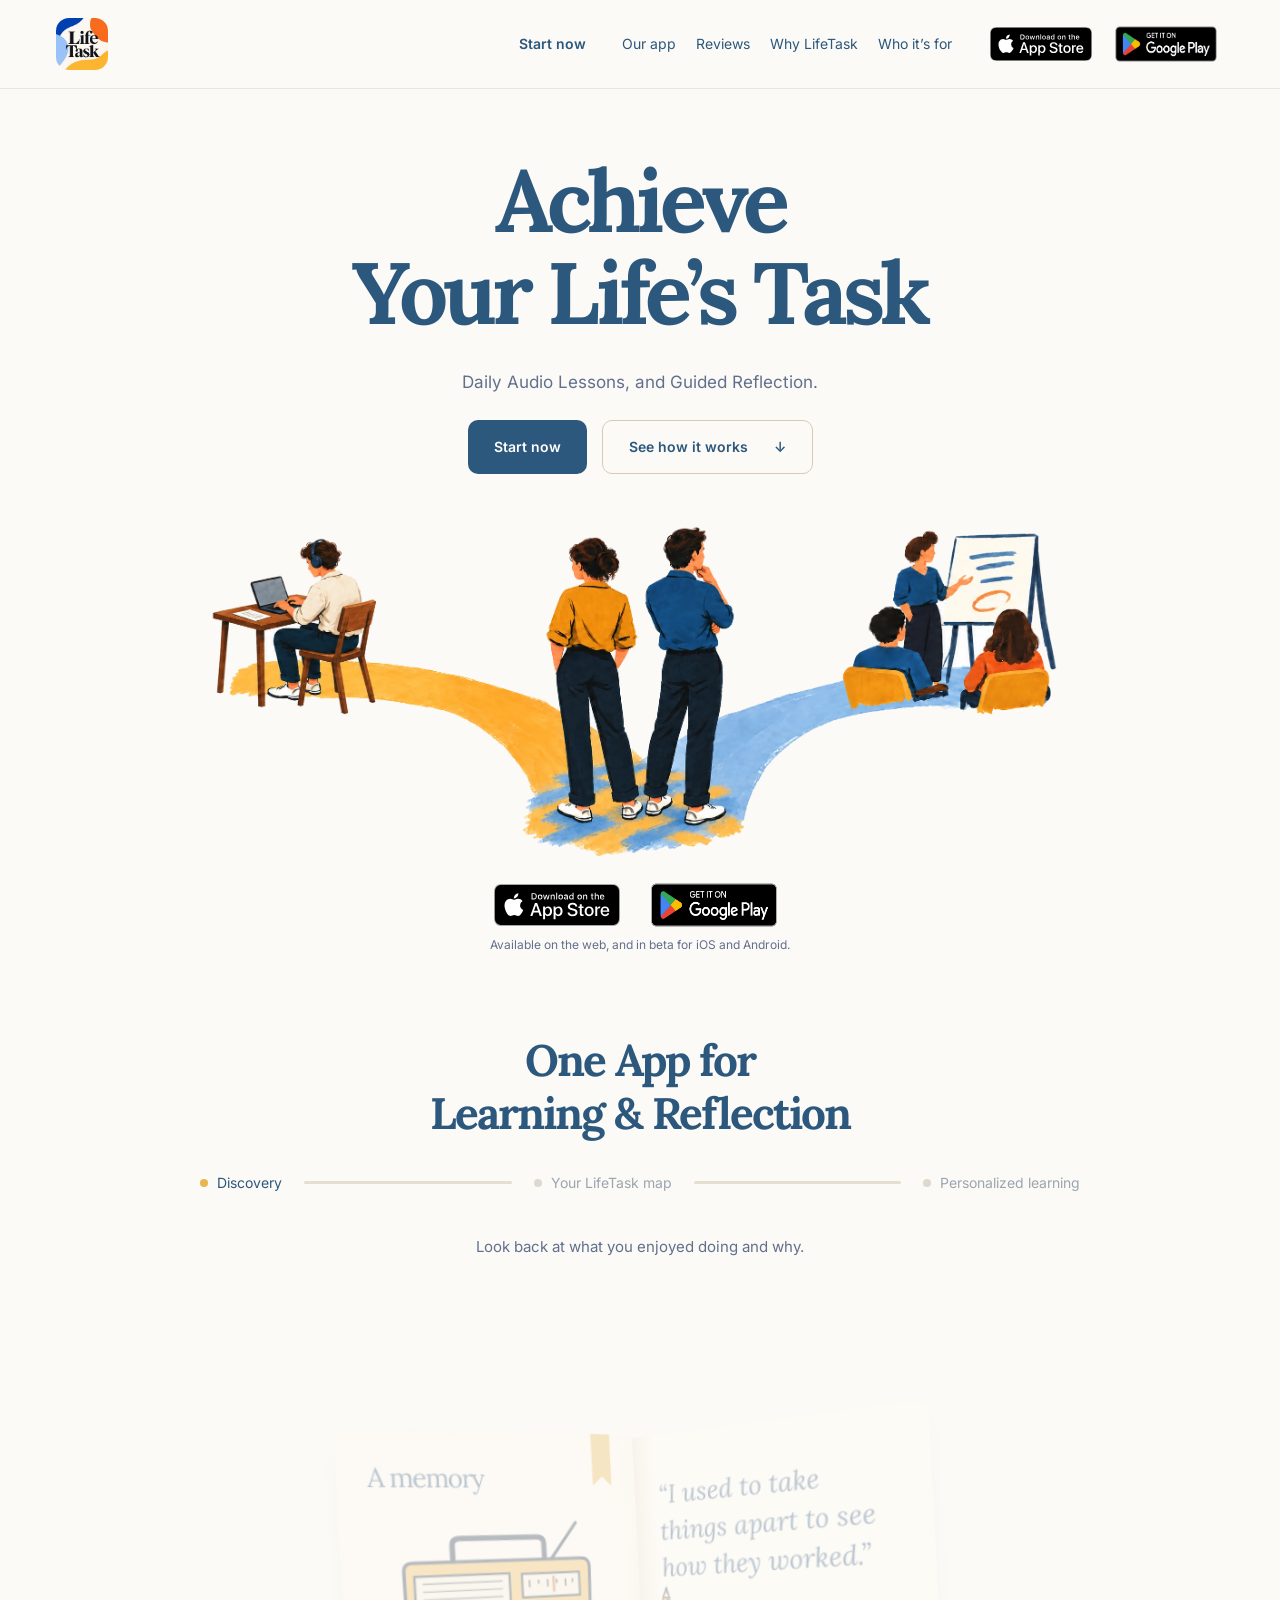
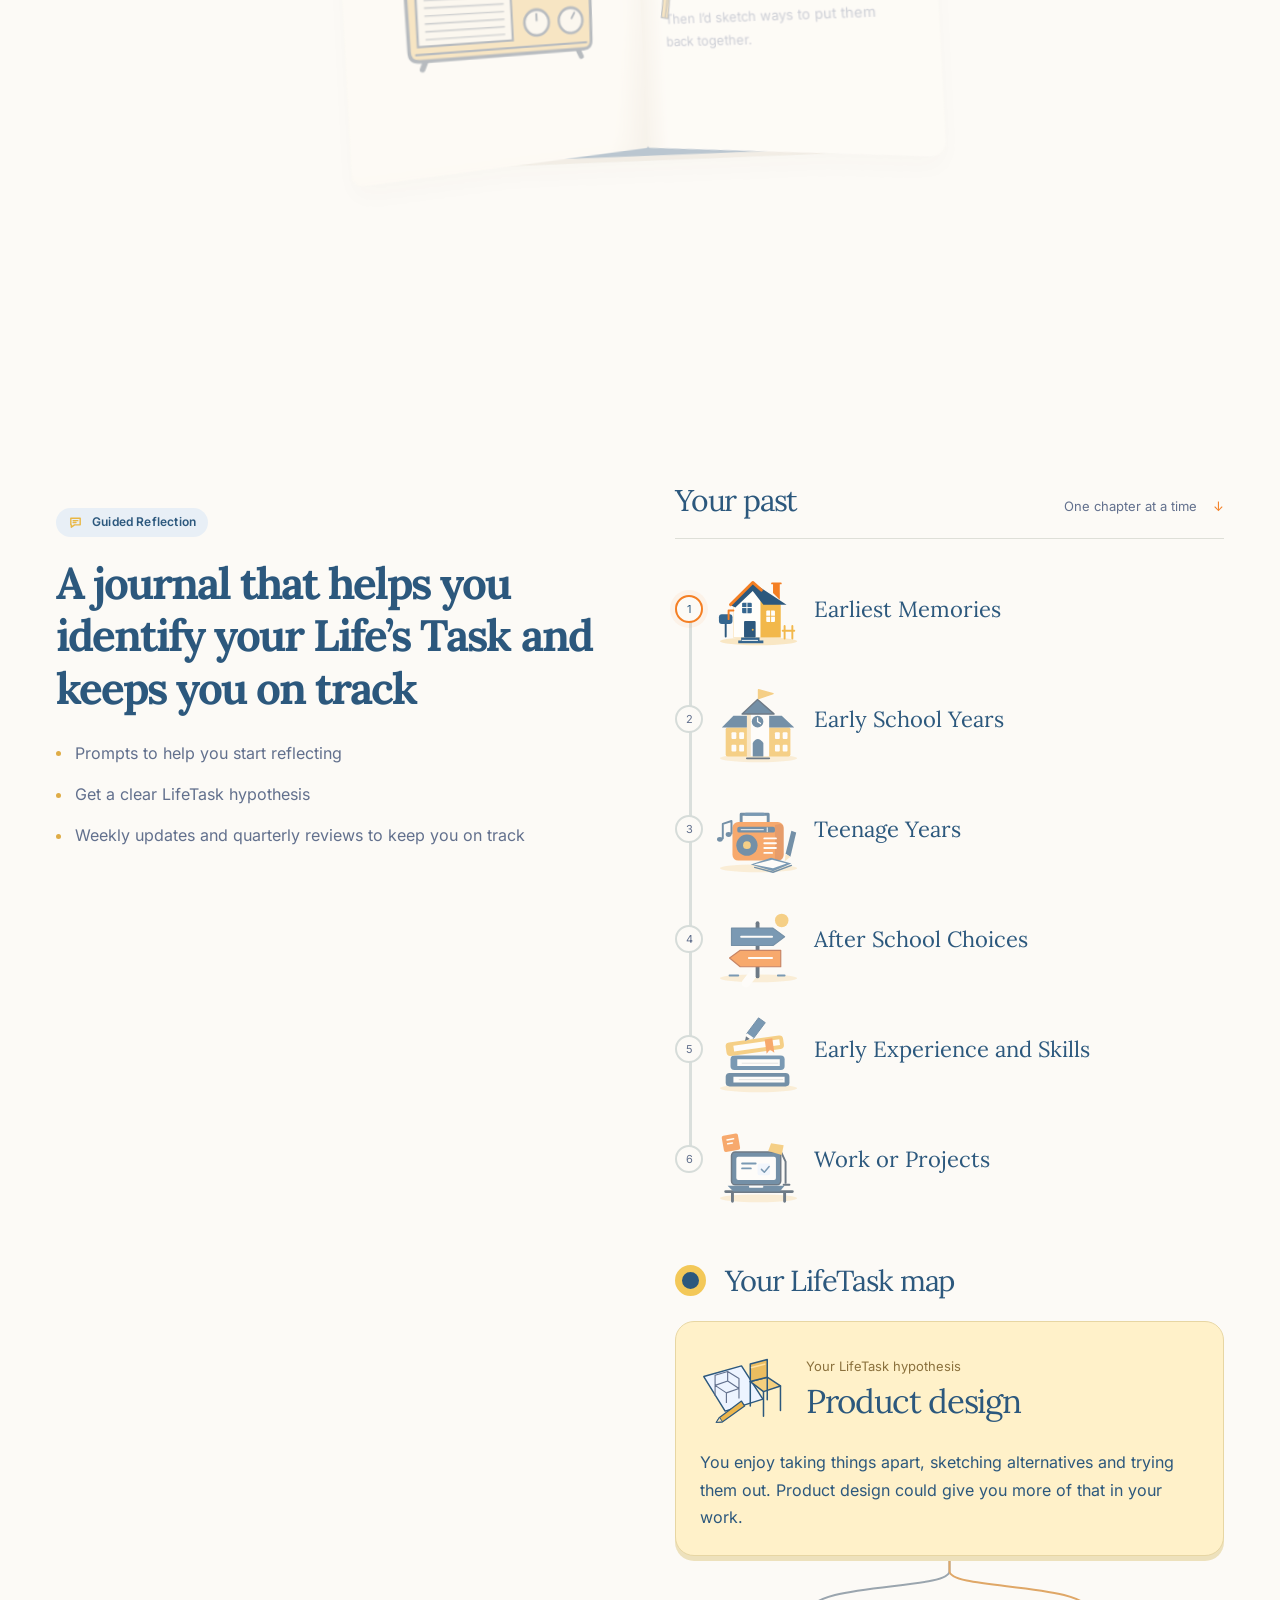
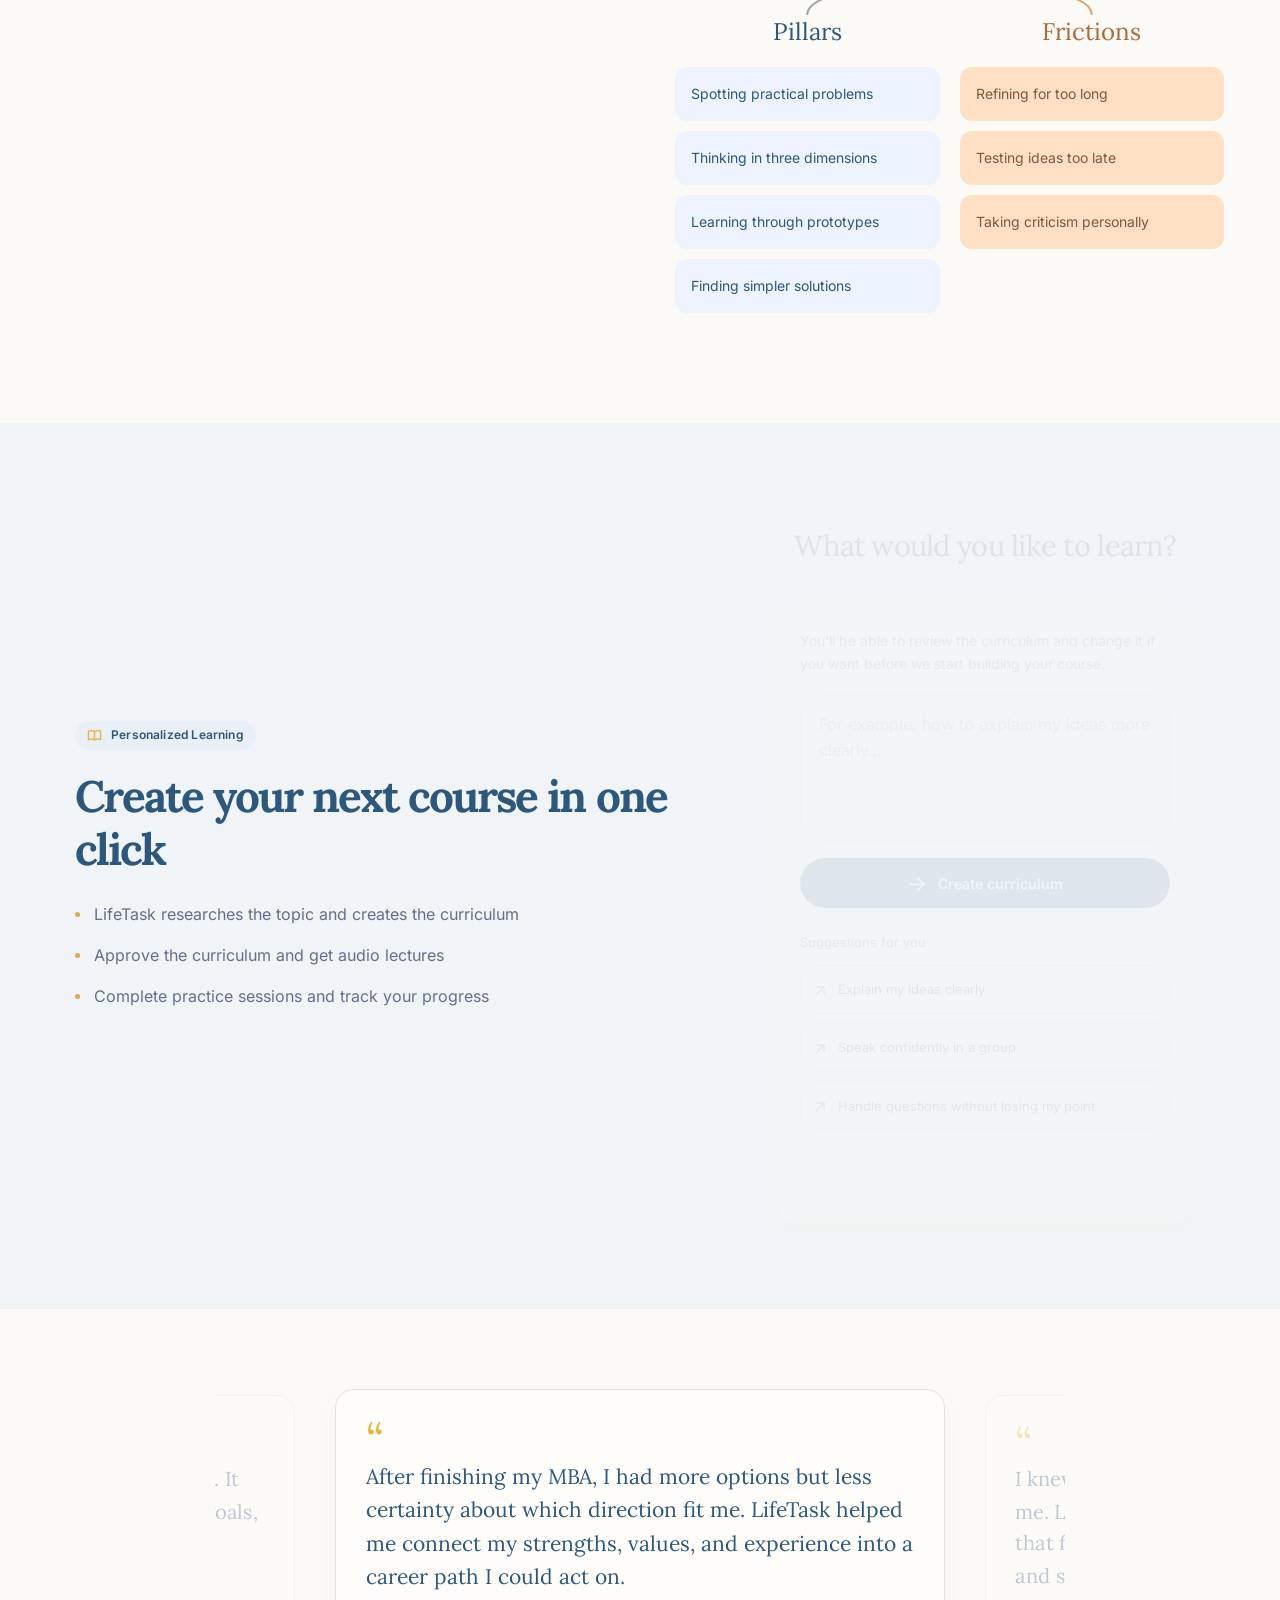
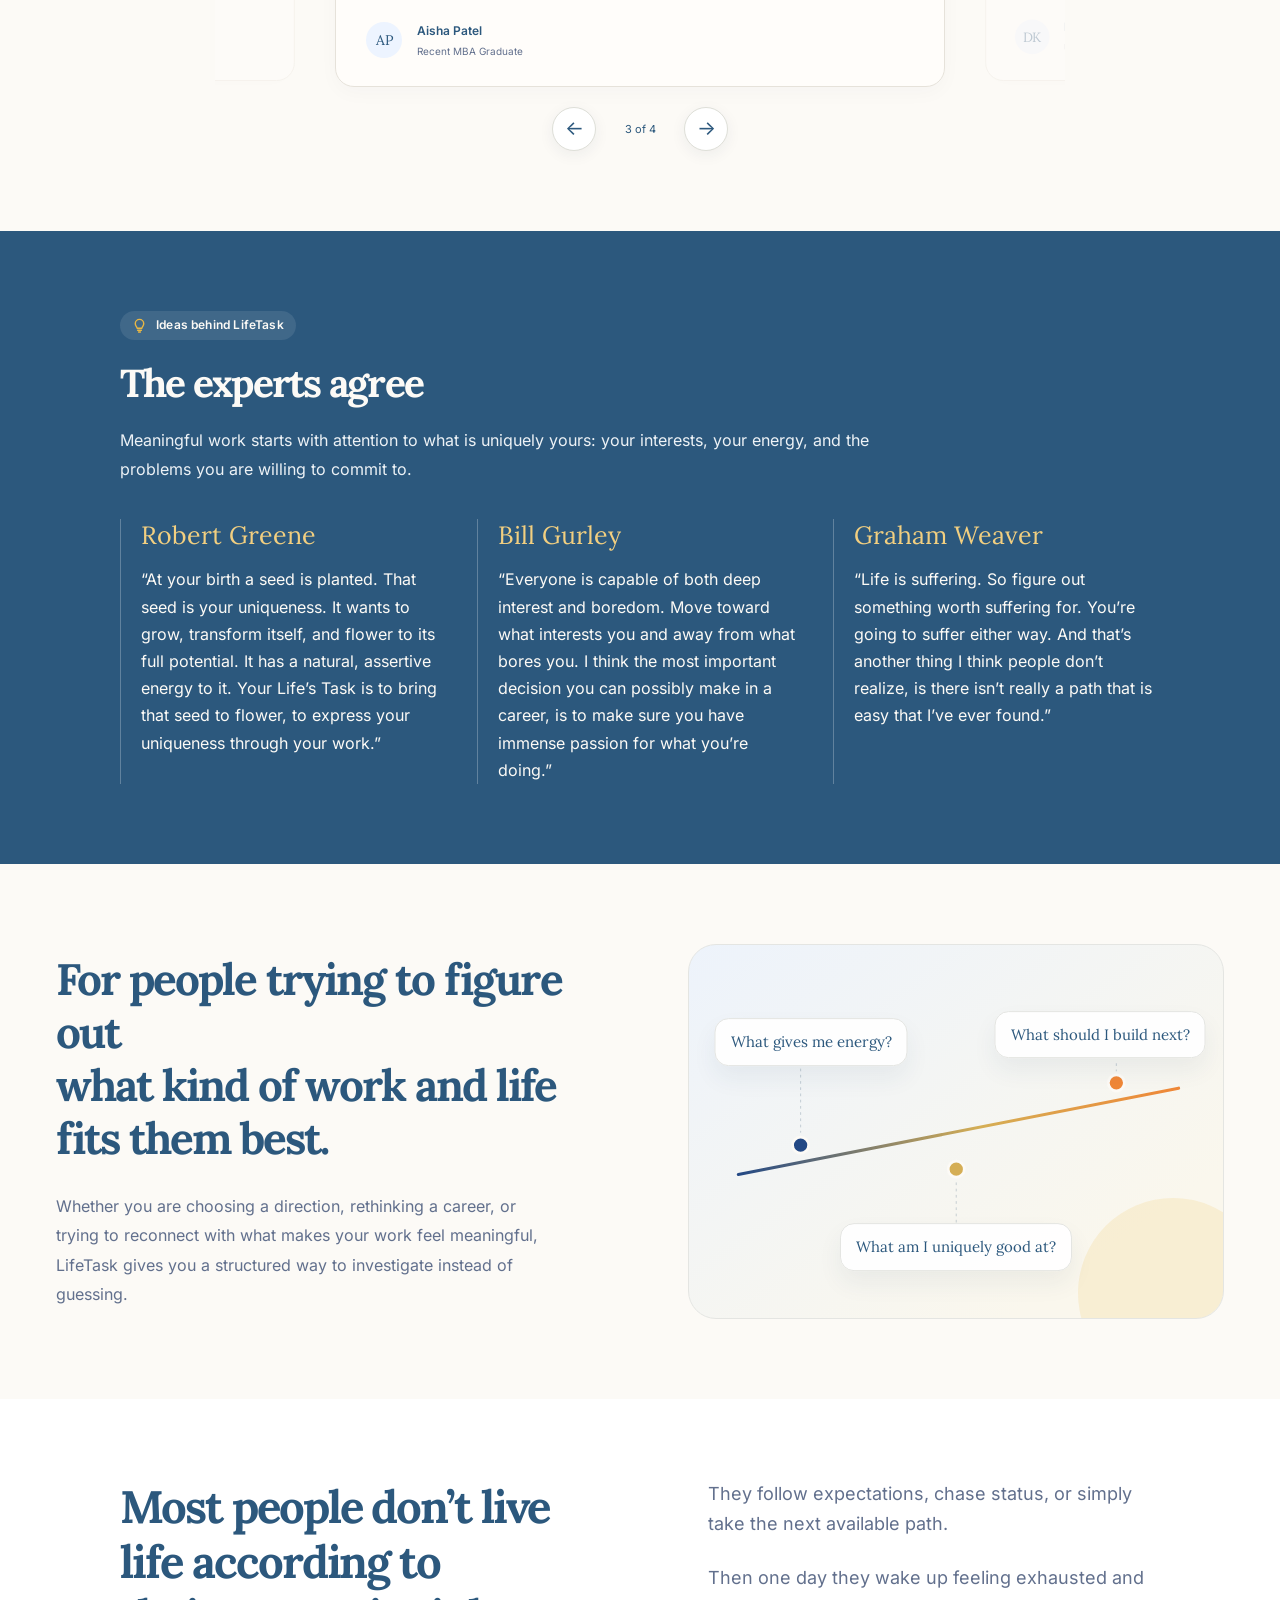
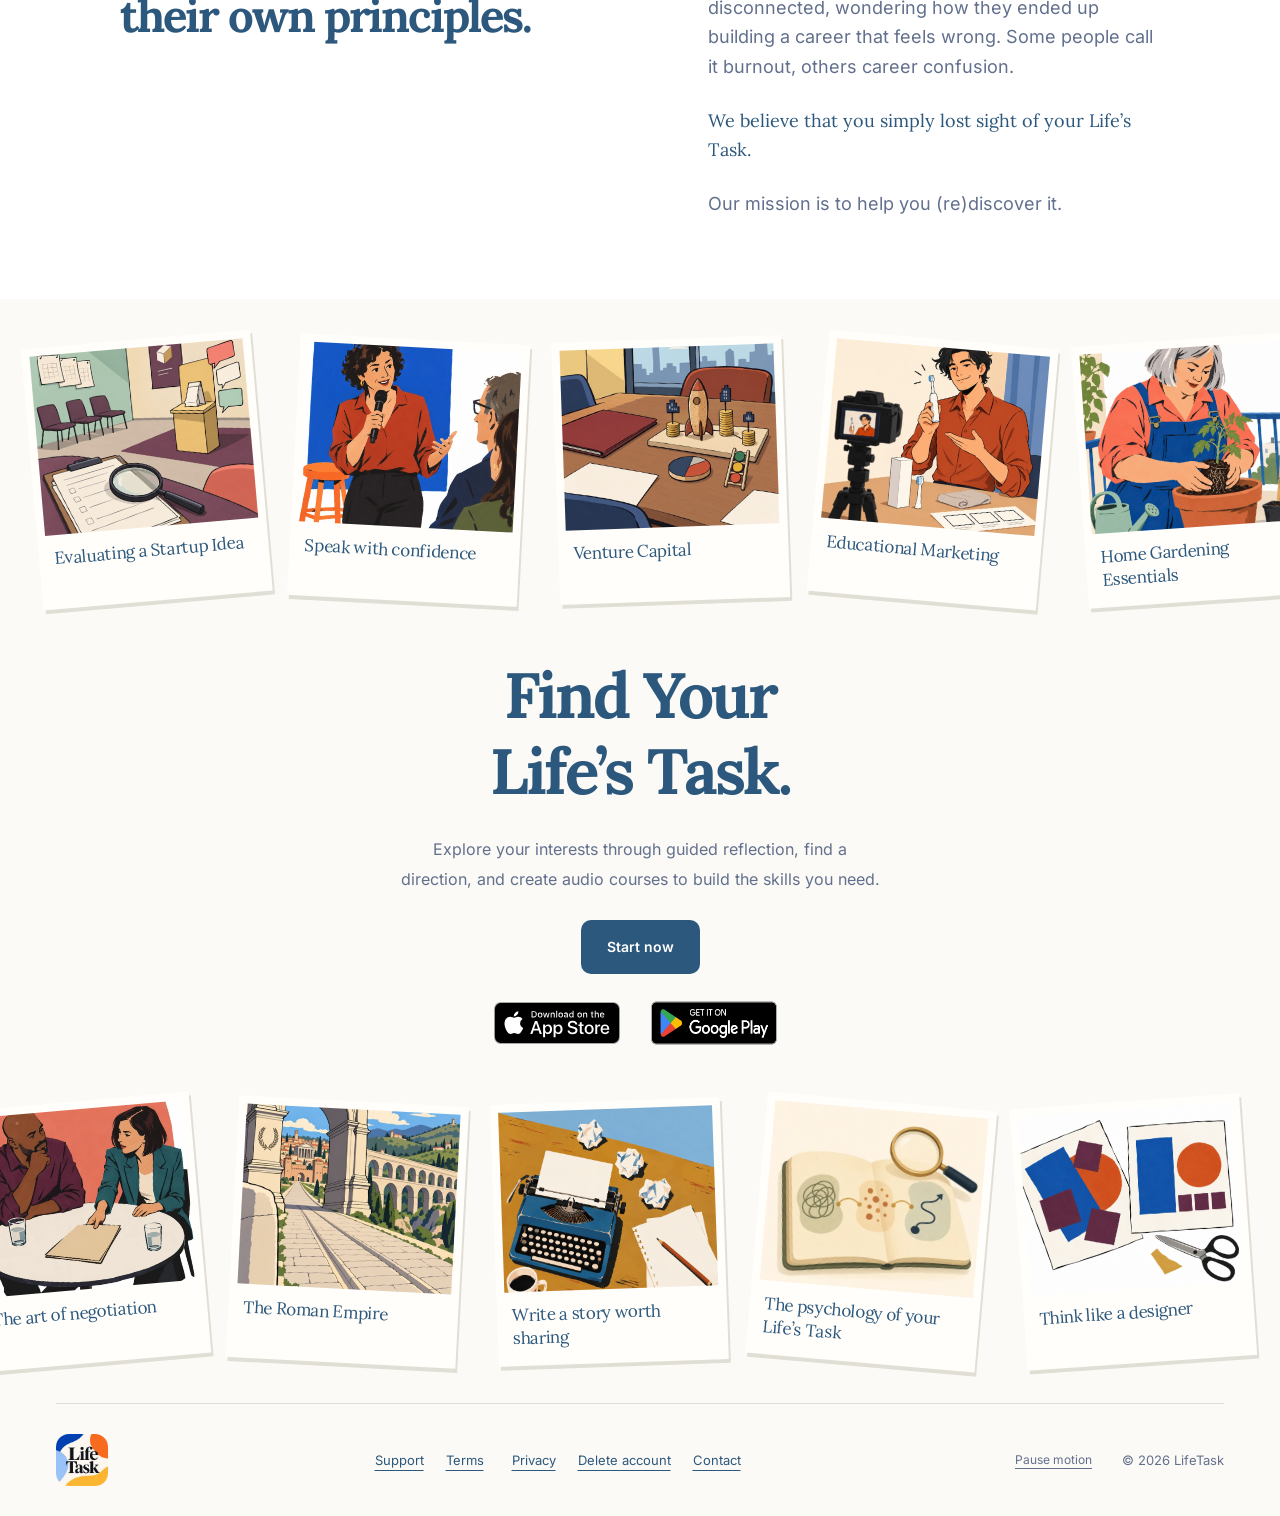
==== index.html @ 914139b8 "Enable review swipes and simplify mobile dropdown" ====
<!DOCTYPE html><html lang="en"><head>
  <meta charset="utf-8">
  <meta name="viewport" content="width=device-width, initial-scale=1">
  <meta name="robots" content="index, follow">
  <link rel="canonical" href="https://trylifetask.com/">
  <meta name="theme-color" content="#FCFAF6">
  <meta name="description" content="Explore your interests through guided reflection, see your LifeTask map, and create audio courses with lessons and practice.">
  <title>LifeTask | Guided reflection and personalized learning</title>
  <link rel="icon" href="assets/atelier-v6-20260910/favicon-v2.png">
  <link rel="apple-touch-icon" href="assets/atelier-v6-20260910/lifetask-logo-v2.webp">
  <link rel="preload" href="assets/scroll-v10/Lora_400Regular.woff2" as="font" type="font/woff2" crossorigin="">
  <link rel="preload" href="assets/scroll-v10/Inter_400Regular.woff2" as="font" type="font/woff2" crossorigin="">
  
  
  
  



<link rel="stylesheet" href="palette.css?v=56">
<link rel="stylesheet" href="atelier.css?v=56"><script src="atelier.js?v=56" defer=""></script></head>
<body>
<a class="skip-link" href="#main">Skip to content</a>
<svg class="svg-defs" xmlns="http://www.w3.org/2000/svg" aria-hidden="true"><defs>
  <symbol id="arrow" viewBox="0 0 24 24"><path d="M4 12h15m-6-6 6 6-6 6"></path></symbol>
  
  <symbol id="map" viewBox="0 0 32 32"><rect x="11" y="3" width="10" height="8" rx="3"></rect><rect x="2" y="22" width="10" height="7" rx="2"></rect><rect x="20" y="22" width="10" height="7" rx="2"></rect><path d="M16 11v5m-9 6v-3a3 3 0 0 1 3-3h12a3 3 0 0 1 3 3v3"></path></symbol>
  <symbol id="learn" viewBox="0 0 32 32"><path d="M5 19v-4a11 11 0 0 1 22 0v4"></path><rect x="3" y="16" width="6" height="12" rx="3"></rect><rect x="23" y="16" width="6" height="12" rx="3"></rect></symbol>
  <symbol id="skills" viewBox="0 0 32 32"><path d="m3 11 13-7 13 7-13 7-13-7Zm0 7 13 7 13-7M3 24l13 7 13-7"></path></symbol>
  <symbol id="check" viewBox="0 0 24 24"><path d="m5 12 4 4L19 6"></path></symbol>
</defs></svg>
<header class="site-header">
  <nav class="nav wrap" aria-label="Main navigation">
    <a class="brand" href="#top" aria-label="LifeTask home"><img src="assets/atelier-v6-20260910/lifetask-logo-v2.webp" width="54" height="54" alt="LifeTask" decoding="async"></a>
    <div class="nav-links" id="nav-links"><a class="web-app-link" href="https://app.trylifetask.com/">Start now</a><a href="#first-look">Our app</a><a href="#reviews">Reviews</a><a href="#why">Why LifeTask</a><a href="#who">Who it’s for</a></div>
    
    <div class="nav-stores"><div class="store-links"><a href="https://testflight.apple.com/join/gHMTqvFs" aria-label="Get the LifeTask iOS beta on TestFlight"><img src="assets/atelier-v6-20260910/app-store-badge.svg" width="135" height="40" alt="Download on the App Store" decoding="async"></a><a href="https://play.google.com/apps/testing/com.trylifetask.app" aria-label="Join the LifeTask Android beta on Google Play"><img class="google-badge" src="assets/atelier-v6-20260910/google-play-badge.png" width="155" height="60" alt="Get it on Google Play" decoding="async"></a></div></div><a class="button primary mobile-start" href="https://app.trylifetask.com/">Start now</a><button class="menu-toggle" aria-label="Open navigation" aria-controls="nav-links" aria-expanded="false"><span></span><span></span></button>
  </nav>
</header>
<main id="main">
  <section class="hero" id="top" aria-labelledby="hero-title">
    <div class="hero-copy wrap">

      <h1 class="intro-in" id="hero-title">Achieve<br><span>Your Life’s Task</span></h1>
      <p class="hero-lede intro-in">Daily Audio Lessons, and Guided Reflection.</p>
      <div class="hero-actions intro-in"><a class="button primary" href="https://app.trylifetask.com/">Start now</a><a class="button secondary" href="#first-look-title">See how it works <span aria-hidden="true">↓</span></a></div>
    </div>
<figure class="hero-art wrap painted-scene">
  <img class="painted-art" src="assets/atelier-v43/possibilities-hero.webp" width="1983" height="793" fetchpriority="high" alt="A woman and a man pause together where blue and ochre paths meet, considering focused learning on the left and presenting ideas on the right.">
</figure>

  <div class="hero-downloads wrap"><div class="store-links"><a href="https://testflight.apple.com/join/gHMTqvFs" aria-label="Get the LifeTask iOS beta on TestFlight"><img src="assets/atelier-v6-20260910/app-store-badge.svg" width="135" height="40" alt="Download on the App Store" decoding="async"></a><a href="https://play.google.com/apps/testing/com.trylifetask.app" aria-label="Join the LifeTask Android beta on Google Play"><img class="google-badge" src="assets/atelier-v6-20260910/google-play-badge.png" width="155" height="60" alt="Get it on Google Play" decoding="async"></a></div><p class="beta-note">Available on the web, and in beta for iOS and Android.</p></div>
</section><section class="first-look process-opening section wrap" id="first-look" aria-labelledby="first-look-title"><h2 id="first-look-title">One App for<br><span>Learning &amp; Reflection</span></h2>
<div class="process-steps" aria-hidden="true"><span class="step-discovery"><i></i>Discovery</span><b></b><span class="step-map"><i></i>Your LifeTask map</span><b></b><span class="step-learning"><i></i>Personalized learning</span></div>
<div class="process-captions" aria-hidden="true"><p class="caption-memory">Look back at what you enjoyed doing and why.</p><p class="caption-map">See a possible direction take shape in your LifeTask map.</p><p class="caption-learning">Choose a skill to learn through audio lessons and practice.</p></div>
<div class="process-scene" role="img" aria-label="A memory of taking a radio apart becomes a LifeTask map suggesting product design, with pillars, frictions and personality traits. Building prototypes is identified as a skill to develop, and becomes a personalized audio course with lessons and practice.">
<div class="process-canvas" aria-hidden="true">
<svg class="process-connections" viewBox="0 0 1000 470" preserveAspectRatio="none"><path class="memory-connection" pathLength="100" d="M300 190C362 190 347 125 395 125"></path><path class="learning-connection" pathLength="100" d="M433 361C517 404 535 238 615 212"></path></svg>
<div class="process-memory"><div class="memory-cover"></div><div class="memory-leaf memory-left"><h3>A memory</h3><svg class="memory-drawing" viewBox="0 0 230 170" aria-hidden="true">
 <path d="M43 132L39 141M186 132L190 141" stroke="var(--lt-ink)" stroke-width="5" stroke-linecap="round"/>
 <path d="M164 48L191 13" stroke="var(--lt-ink)" stroke-width="3" stroke-linecap="round"/>
 <path d="M71 47V32Q71 26 78 26H151Q158 26 158 32V47" fill="none" stroke="var(--lt-ink)" stroke-width="5"/>
 <path d="M27 54Q27 47 35 47H195Q203 47 203 55L201 126Q201 134 193 134H37Q28 134 28 125Z" fill="#edba56" stroke="var(--lt-ink)" stroke-width="3" stroke-linejoin="round"/>
 <path d="M36 59H123V121H36Z" fill="#f9f2df" stroke="var(--lt-ink)" stroke-width="2"/>
 <g stroke="var(--lt-ink)" stroke-width="1.4" opacity=".65"><path d="M43 66H116M43 73H116M43 80H116M43 87H116M43 94H116M43 101H116M43 108H116M43 115H116"/></g>
 <path d="M135 60H192V82H135Z" fill="#f9f2df" stroke="var(--lt-ink)" stroke-width="2"/>
 <path d="M142 66V73M151 66V70M160 66V73M169 66V70M178 66V73M185 66V70" stroke="var(--lt-ink)" stroke-width="1.4"/>
 <path d="M166 63V78" stroke="#c77738" stroke-width="2.5"/>
 <circle cx="147" cy="106" r="12" fill="#f9f2df" stroke="var(--lt-ink)" stroke-width="2.5"/><circle cx="181" cy="106" r="12" fill="#f9f2df" stroke="var(--lt-ink)" stroke-width="2.5"/>
 <path d="M147 98V104M185 99L182 104M34 128H196" stroke="var(--lt-ink)" stroke-width="2" stroke-linecap="round"/>
</svg><span class="memory-ribbon"></span></div><div class="memory-leaf memory-right"><div class="memory-thought"><blockquote>“I used to take things apart to see how they worked.”</blockquote><svg class="memory-underline" viewBox="0 0 240 20"><path pathLength="100" d="M4 11Q100 2 231 9"></path></svg><svg class="memory-pencil" viewBox="0 0 65 80"><path d="M12 66L18 43L47 7L59 18L30 53Z" fill="#edb955" stroke="var(--lt-ink)" stroke-width="2.5"></path><path d="M12 66L18 43L30 53Z" fill="#f9e3bc" stroke="var(--lt-ink)" stroke-width="2"></path><path d="M12 66L19 55M23 45L52 12" stroke="var(--lt-ink)" stroke-width="2"></path></svg></div><p>Then I’d sketch ways to put them back together.</p></div></div>
<div class="memory-transfer"><div class="transfer-memory"><blockquote>“I used to take things apart to see how they worked.”</blockquote></div><div class="transfer-hypothesis hypothesis-core"><div class="hypothesis-main"><svg class="hypothesis-art" viewBox="0 0 140 120"><g class="hypothesis-sketch"><path d="M6 41L66 24L100 77L40 96Z" fill="var(--lt-blue-soft)" stroke="var(--lt-blue)" stroke-width="2.3" stroke-linejoin="round"></path><path d="M24 55L44 48L62 60L42 67ZM24 55V72M42 67V83M62 60V76M24 55V39L44 33L44 48M44 33L62 44V60" stroke="var(--lt-muted)" stroke-width="1.8" fill="none" stroke-linejoin="round"></path></g><g class="hypothesis-model" stroke="var(--lt-blue)" stroke-width="2.4" stroke-linejoin="round"><path d="M80 49L107 42L128 56L101 65Z" fill="#f4cf7e"></path><path d="M80 49V21L107 14V42Z" fill="#ebbd60"></path><path d="M80 49V88M101 65V104M128 56V95M107 42V78" fill="none" stroke-linecap="round"></path><path d="M81 27L104 21" stroke="#ffe0a0"></path></g><path d="M31 106L66 80L71 88L36 113L26 114Z" fill="#ecb64d" stroke="var(--lt-blue)" stroke-width="2" stroke-linejoin="round"></path><path d="M26 114L31 106L36 113Z" fill="#f6e4b8" stroke="var(--lt-blue)" stroke-width="1.5"></path></svg><div><span>Your LifeTask hypothesis</span><h3>Product design</h3></div></div><p class="hypothesis-statement">Your curiosity about how things work could lead you toward product design.</p></div></div><div class="process-map"><div class="hypothesis-core"><div class="hypothesis-main"><svg class="hypothesis-art" viewBox="0 0 140 120"><g class="hypothesis-sketch"><path d="M6 41L66 24L100 77L40 96Z" fill="var(--lt-blue-soft)" stroke="var(--lt-blue)" stroke-width="2.3" stroke-linejoin="round"></path><path d="M24 55L44 48L62 60L42 67ZM24 55V72M42 67V83M62 60V76M24 55V39L44 33L44 48M44 33L62 44V60" stroke="var(--lt-muted)" stroke-width="1.8" fill="none" stroke-linejoin="round"></path></g><g class="hypothesis-model" stroke="var(--lt-blue)" stroke-width="2.4" stroke-linejoin="round"><path d="M80 49L107 42L128 56L101 65Z" fill="#f4cf7e"></path><path d="M80 49V21L107 14V42Z" fill="#ebbd60"></path><path d="M80 49V88M101 65V104M128 56V95M107 42V78" fill="none" stroke-linecap="round"></path><path d="M81 27L104 21" stroke="#ffe0a0"></path></g><path d="M31 106L66 80L71 88L36 113L26 114Z" fill="#ecb64d" stroke="var(--lt-blue)" stroke-width="2" stroke-linejoin="round"></path><path d="M26 114L31 106L36 113Z" fill="#f6e4b8" stroke="var(--lt-blue)" stroke-width="1.5"></path></svg><div><span>Your LifeTask hypothesis</span><h3>Product design</h3></div></div><p class="hypothesis-statement">Your curiosity about how things work could lead you toward product design.</p></div><svg class="hypothesis-branches" aria-hidden="true"><path class="branch-stem"></path><path class="branch-pillar"></path><path class="branch-friction"></path></svg><div class="hypothesis-factors"><div class="hypothesis-pillar"><div><svg viewBox="0 0 40 40" aria-hidden="true"><path d="M12 13H28V31H12Z" fill="var(--lt-blue-soft)"></path><g stroke="var(--lt-blue-interactive)" stroke-width="2" stroke-linecap="round" stroke-linejoin="round"><path d="M8 6H32V10H8Z" fill="var(--lt-blue-soft)"></path><path d="M12 13H28M12 30H28M15 15V28M20 15V28M25 15V28" fill="none"></path><path d="M11 10C5 9 5 17 10 16C13 15 10 12 9 14M29 10C35 9 35 17 30 16C27 15 30 12 31 14" fill="none"></path><path d="M10 31H30V34H10ZM7 34H33V37H7Z" fill="var(--lt-blue-soft)"></path></g></svg><h4>Pillars</h4></div><p>Seeing how parts fit</p></div><div class="hypothesis-friction"><div><svg viewBox="0 0 40 40" aria-hidden="true"><g stroke="#9b6939" stroke-width="2" stroke-linejoin="round" stroke-linecap="round"><path d="M11 16V34M29 16V34M7 35H15M25 35H33" fill="none"></path><path d="M5 11H35V23H5Z" fill="#f2c783"></path><path d="M7 21L16 13M18 21L27 13M29 21L34 17" stroke="#b97743" stroke-width="3"></path></g></svg><h4>Frictions</h4></div><p>Refining for too long</p></div></div><div class="hypothesis-traits"><h4>Your traits</h4><p>How you learn</p><div class="hypothesis-trait-labels"><span>Thinking it through</span><span>Learning by doing</span></div><div class="hypothesis-trait-track"><i></i></div></div><div class="process-map-skill"><p>A skill to develop</p><div class="map-skill-anchor"><div class="skill-face"><svg viewBox="0 0 48 48" aria-hidden="true"><path d="M8 19L24 10L40 19L24 28Z" fill="#f2c86f"></path><path d="M8 19V36L24 44L40 36V19M8 19L24 28L40 19M24 28V44" fill="none" stroke="var(--lt-blue)" stroke-width="2" stroke-linejoin="round"></path><path d="M10 8L16 3M23 5V1M34 8L39 3" stroke="#d6a33e" stroke-width="2" stroke-linecap="round"></path></svg><div><strong>Building prototypes</strong><span>Turn ideas into testable models</span></div></div></div></div></div><div class="process-destination" aria-hidden="true"></div><div class="process-moving-skill"><div class="skill-surface"></div><div class="morph-art"><svg viewBox="0 0 48 48" aria-hidden="true"><path d="M8 19L24 10L40 19L24 28Z" fill="#f2c86f"></path><path d="M8 19V36L24 44L40 36V19M8 19L24 28L40 19M24 28V44" fill="none" stroke="var(--lt-blue)" stroke-width="2" stroke-linejoin="round"></path><path d="M10 8L16 3M23 5V1M34 8L39 3" stroke="#d6a33e" stroke-width="2" stroke-linecap="round"></path></svg><img src="assets/atelier-v30/prototype-testing.webp" alt=""></div><div class="morph-course-content"><div class="opening-course-viewport"><div class="opening-course-scroll"><img class="opening-course-cover" src="assets/atelier-v30/prototype-testing.webp" width="640" height="320" alt=""><h3>From Product Idea to Testable Prototype</h3><p class="opening-course-meta">2 hr 44 min audio · 13 lessons · 7 practices</p><div class="opening-course-progress"><span>Not started</span><i></i></div><p class="opening-course-description">Learn to turn a product idea into a focused prototype, test it through realistic tasks, interpret the evidence carefully, and choose a useful next iteration.</p><div class="opening-course-actions"><span>Start <b>→</b></span><span><svg viewBox="0 0 24 24"><path d="M12 3V15M7 10L12 15L17 10M5 16V20H19V16"></path></svg>Download</span></div><h4 class="opening-curriculum-heading">Curriculum</h4><div class="opening-curriculum-list"><div class="opening-lesson"><span class="opening-lesson-number">1</span><p>Choose the uncertainty your first prototype must answer<small>12 min</small></p><b>›</b></div><div class="opening-practice"><span class="opening-practice-icon"><svg viewBox="0 0 24 24"><circle cx="12" cy="12" r="8"></circle><path d="M9.5 9A2.5 2.5 0 0 1 14.5 9C14.5 11 12 11 12 13M12 16H12.01"></path></svg></span><p>Practice: Write your first prototype decision brief<small>15 min</small></p><b>›</b></div><div class="opening-lesson"><span class="opening-lesson-number">2</span><p>Turn an uncertainty into a realistic task and observable result<small>12 min</small></p><b>›</b></div><div class="opening-lesson"><span class="opening-lesson-number">3</span><p>Match prototype fidelity to the evidence you need<small>13 min</small></p><b>›</b></div><div class="opening-lesson"><span class="opening-lesson-number">4</span><p>Design a test that can support a clear decision<small>12 min</small></p><b>›</b></div><div class="opening-practice"><span class="opening-practice-icon"><svg viewBox="0 0 24 24"><circle cx="12" cy="12" r="8"></circle><path d="M9.5 9A2.5 2.5 0 0 1 14.5 9C14.5 11 12 11 12 13M12 16H12.01"></path></svg></span><p>Practice: Build a focused prototype test plan<small>25 min</small></p><b>›</b></div><div class="opening-lesson"><span class="opening-lesson-number">5</span><p>Generate alternatives before investing in one solution<small>11 min</small></p><b>›</b></div><div class="opening-lesson"><span class="opening-lesson-number">6</span><p>Shape the product around its sequence of use<small>13 min</small></p><b>›</b></div><div class="opening-practice"><span class="opening-practice-icon"><svg viewBox="0 0 24 24"><circle cx="12" cy="12" r="8"></circle><path d="M9.5 9A2.5 2.5 0 0 1 14.5 9C14.5 11 12 11 12 13M12 16H12.01"></path></svg></span><p>Practice: Sketch three use driven forms<small>25 min</small></p><b>›</b></div><div class="opening-lesson"><span class="opening-lesson-number">7</span><p>Use ergonomic reasoning for fit, reach, and handling<small>13 min</small></p><b>›</b></div><div class="opening-lesson"><span class="opening-lesson-number">8</span><p>Build a physical mockup that exposes the right questions<small>14 min</small></p><b>›</b></div><div class="opening-practice"><span class="opening-practice-icon"><svg viewBox="0 0 24 24"><circle cx="12" cy="12" r="8"></circle><path d="M9.5 9A2.5 2.5 0 0 1 14.5 9C14.5 11 12 11 12 13M12 16H12.01"></path></svg></span><p>Practice: Make a question driven physical mockup<small>40 min</small></p><b>›</b></div><div class="opening-lesson"><span class="opening-lesson-number">9</span><p>Prototype an interface as states and transitions<small>14 min</small></p><b>›</b></div><div class="opening-lesson"><span class="opening-lesson-number">10</span><p>Run a test without coaching the participant<small>15 min</small></p><b>›</b></div><div class="opening-practice"><span class="opening-practice-icon"><svg viewBox="0 0 24 24"><circle cx="12" cy="12" r="8"></circle><path d="M9.5 9A2.5 2.5 0 0 1 14.5 9C14.5 11 12 11 12 13M12 16H12.01"></path></svg></span><p>Practice: Conduct and record a short prototype test<small>35 min</small></p><b>›</b></div><div class="opening-lesson"><span class="opening-lesson-number">11</span><p>Interpret results within the limits of the test<small>12 min</small></p><b>›</b></div><div class="opening-lesson"><span class="opening-lesson-number">12</span><p>Choose an iteration that teaches you something new<small>13 min</small></p><b>›</b></div><div class="opening-practice"><span class="opening-practice-icon"><svg viewBox="0 0 24 24"><circle cx="12" cy="12" r="8"></circle><path d="M9.5 9A2.5 2.5 0 0 1 14.5 9C14.5 11 12 11 12 13M12 16H12.01"></path></svg></span><p>Practice: Plan one evidence based iteration<small>25 min</small></p><b>›</b></div><div class="opening-lesson"><span class="opening-lesson-number">13</span><p>Assemble a complete prototype and testing cycle<small>10 min</small></p><b>›</b></div><div class="opening-practice"><span class="opening-practice-icon"><svg viewBox="0 0 24 24"><circle cx="12" cy="12" r="8"></circle><path d="M9.5 9A2.5 2.5 0 0 1 14.5 9C14.5 11 12 11 12 13M12 16H12.01"></path></svg></span><p>Practice: Complete a fresh end to end prototype challenge<small>60 min</small></p><b>›</b></div></div></div></div><div class="opening-listening vector-player"><div class="vector-player-title"><span>‹</span><h4>Choose the uncertainty your first prototype must answer</h4></div><div class="vector-controls"><span class="vector-pause">Ⅱ</span><div><div class="vector-time"><span class="elapsed">0:00</span><span>12:00</span></div><div class="vector-progress"><i></i></div></div></div><div class="vector-transcript"><div class="vector-words"><p><span class="transcript-sentence">Imagine a countertop jar opener for people who find gripping and twisting lids painful. </span><span class="transcript-sentence">A jar slides into a V-shaped cradle, an upper arm engages the lid, and the user moves a long lever. </span><span class="transcript-sentence">Even in that short description, the idea depends on many things being true. </span><span class="transcript-sentence">The opener must address a real difficulty, accept the jars people use, hold them securely, require manageable effort, fit on a counter, and survive repeated loading. </span><span class="transcript-sentence">Your first prototype should not attempt to settle all of that. </span><span class="transcript-sentence">Its job is to investigate one uncertainty that matters to a decision you are ready to make.</span></p><p><span class="transcript-sentence">An uncertainty is an important fact or relationship that you do not yet know. </span><span class="transcript-sentence">It is more specific than a feature category. </span><span class="transcript-sentence">Usefulness, usability, size, operation, appeal, materials, and durability are useful areas to inspect, but none is a test question by itself. </span><span class="transcript-sentence">“We are uncertain about usability” could mean that people may not know where to place the jar, may orient it incorrectly, or may be unable to move the lever. </span><span class="transcript-sentence">A useful uncertainty identifies what may fail and under what conditions. </span><span class="transcript-sentence">For example, “Can people secure jars of the intended sizes without gripping the jar body tightly?”</span></p><p><span class="transcript-sentence">That question exposes an assumption already embedded in the design. </span><span class="transcript-sentence">The V-shaped cradle assumes that its angle, surface, and method of tightening can restrain different jar widths. </span><span class="transcript-sentence">The lever mechanism then depends on that restraint. </span><span class="transcript-sentence">If the jar rotates when force reaches the lid, improving the lever handle will not solve the more basic problem. </span><span class="transcript-sentence">This is why an early prototype question should come from the structure of the idea, not merely from the feature that is easiest or most enjoyable to build.</span></p><p><span class="transcript-sentence">A consequential uncertainty is one whose answer could alter a substantial commitment. </span><span class="transcript-sentence">It might change whether you continue with the concept, which users you design for, or which physical arrangement you develop. </span><span class="transcript-sentence">Suppose the cradle cannot hold common jars unless the user squeezes them firmly with the other hand. </span><span class="transcript-sentence">That result would challenge the intended benefit and could lead you to compare a clamp, a self-centering ring, or a different product direction. </span><span class="transcript-sentence">By contrast, uncertainty about the exact contour of the lever handle may not yet redirect the concept. </span><span class="transcript-sentence">Handle shape matters, but refining it before the jar can be restrained would improve a dependent detail while leaving the central arrangement unresolved.</span></p><p><span class="transcript-sentence">Consequences are not measured only by how serious a question sounds. </span><span class="transcript-sentence">They also depend on how many later choices rely on the answer. </span><span class="transcript-sentence">Product ideas contain dependencies, meaning that one design choice creates conditions for several others. </span><span class="transcript-sentence">In the opener, jar restraint affects the lever position, the base dimensions, the direction of force, and the need for a second hand. </span><span class="transcript-sentence">If you develop all four around an ineffective cradle, much of that work may need to be discarded. </span><span class="transcript-sentence">The best first question is usually the one whose answer could redirect the product and whose dependencies would otherwise carry a weak assumption into later work.</span></p><p><span class="transcript-sentence">Some dependencies concern the product’s reason for existing rather than its mechanism. </span><span class="transcript-sentence">If you have little evidence that painful lid opening is frequent or important for the intended users, usefulness may sit upstream of the cradle geometry. </span><span class="transcript-sentence">A mechanically successful opener would not establish that people need another countertop object or would choose this approach over existing tools. </span><span class="transcript-sentence">In that situation, observing recent experiences with jars or comparing current coping methods may deserve priority. </span><span class="transcript-sentence">There is no rule that usefulness must always be tested first. </span><span class="transcript-sentence">The priority depends on what is already known and what the project currently assumes without adequate support.</span></p><p><span class="transcript-sentence">Dependency also affects the order in which closely related questions can be answered. </span><span class="transcript-sentence">Imagine testing whether the opener’s lever requires comfortable effort. </span><span class="transcript-sentence">If the rough cradle allows every jar to slip, the test will reveal little about the intended lever action. </span><span class="transcript-sentence">Slipping prevents the later interaction from occurring under credible conditions. </span><span class="transcript-sentence">Restraint is therefore a gate for the force question. </span><span class="transcript-sentence">But dependencies are not always a simple chain. </span><span class="transcript-sentence">Counter fit and jar restraint might be tested independently because neither result requires the other. </span><span class="transcript-sentence">Look for genuine gates, where failure in one relationship makes evidence about another relationship difficult to interpret.</span></p><p><span class="transcript-sentence">Importance alone is not enough. </span><span class="transcript-sentence">The uncertainty must also be testable in the present stage of the project. </span><span class="transcript-sentence">Present testability means that you can create a representation and a situation capable of producing relevant evidence now. </span><span class="transcript-sentence">You do not need certainty, a finished product, or a large study. </span><span class="transcript-sentence">You do need some observable difference between a direction that appears worth continuing and one that should be reconsidered. </span><span class="transcript-sentence">A full-size adjustable mockup could reveal whether the cradle accommodates the intended jar range and whether jars remain restrained during a careful trial. </span><span class="transcript-sentence">It could not establish whether the opener remains reliable after years of repeated loading.</span></p><p><span class="transcript-sentence">When an important question is not presently testable, narrow it or choose another kind of investigation. </span><span class="transcript-sentence">“Will the mechanism be durable in daily use?” </span><span class="transcript-sentence">includes material fatigue, wear, contamination, manufacturing variation, and thousands of cycles. </span><span class="transcript-sentence">A few movements of a cardboard joint cannot answer it. </span><span class="transcript-sentence">An early, narrower question might be whether the proposed joint has enough clearance to complete its motion without colliding with the jar. </span><span class="transcript-sentence">Long-term durability may later require engineering calculations, material specimens, repeated-cycle testing, or production-like components. </span><span class="transcript-sentence">Calling the cardboard movement a durability test would not make its evidence relevant.</span></p><p><span class="transcript-sentence">The reverse problem is choosing a question simply because it is convenient to test. </span><span class="transcript-sentence">You might be able to compare two handle profiles in an afternoon. </span><span class="transcript-sentence">That comparison could produce clear preferences, yet still have little effect on whether the current arrangement deserves development. </span><span class="transcript-sentence">Easy questions often feel productive because they produce immediate answers. </span><span class="transcript-sentence">A useful priority decision asks what uncertainty threatens the intended benefit, what later work depends on it, and whether relevant evidence is possible now. </span><span class="transcript-sentence">These considerations work together. </span><span class="transcript-sentence">No single one should be used as an automatic ranking formula.</span></p><p><span class="transcript-sentence">Now connect the chosen uncertainty to a design decision. </span><span class="transcript-sentence">For the jar opener, the uncertainty could be whether the V-shaped cradle can secure the intended range of jars without requiring strong grip from the user. </span><span class="transcript-sentence">The decision could be whether to retain that cradle arrangement or develop a different restraint mechanism. </span><span class="transcript-sentence">This does not yet specify the complete test task or a numerical standard. </span><span class="transcript-sentence">Those come later. </span><span class="transcript-sentence">It does establish why you are collecting evidence and which commitment is open to change.</span></p><p><span class="transcript-sentence">Ask what evidence could realistically move that decision in either direction. </span><span class="transcript-sentence">If several people can place representative jars, engage the restraint, and begin the opening action without gripping the jar body, continued development of the cradle becomes more reasonable. </span><span class="transcript-sentence">If they repeatedly need a second hand to prevent rotation, that evidence supports reconsidering the restraint. </span><span class="transcript-sentence">A mixed result might reveal that the arrangement works only for part of the intended jar range, leading to a narrower product scope or an adjustable alternative. </span><span class="transcript-sentence">In each case, the evidence changes a real choice rather than merely generating comments.</span></p><p><span class="transcript-sentence">This is the weakness of a vague aim such as, “Let’s see whether people like the opener.” </span><span class="transcript-sentence">People may like the purpose, admire the lever, dislike the appearance, or imagine a price that was never mentioned. </span><span class="transcript-sentence">Their reactions can be sincere while referring to different parts of the idea. </span><span class="transcript-sentence">General approval also gives the designer no clear response. </span><span class="transcript-sentence">If praise and criticism would both lead to building the same design, the exercise has not informed a decision. </span><span class="transcript-sentence">Preference is useful when preference itself controls a meaningful choice, but it should not stand in for evidence about performance, fit, or need.</span></p><p><span class="transcript-sentence">The evidence you can obtain is limited by prototype fidelity. </span><span class="transcript-sentence">Fidelity means how closely a prototype represents particular properties of the intended product. </span><span class="transcript-sentence">It is not one overall level from crude to realistic. </span><span class="transcript-sentence">A model can have accurate dimensions but unrealistic weight, or a working joint with unfinished surfaces. </span><span class="transcript-sentence">For the opener, a full-size wooden base with adjustable blocks might represent jar spacing and stability well while saying little about final appearance or manufacturing cost. </span><span class="transcript-sentence">A foam handle might support an early grasp comparison but cannot establish whether molded plastic will remain comfortable during repeated high-force use.</span></p><p><span class="transcript-sentence">Match any conclusion to the property the prototype actually represents. </span><span class="transcript-sentence">If the base is much lighter than intended, tipping may be an artifact of the model rather than evidence against the final arrangement. </span><span class="transcript-sentence">If hidden tape makes the cradle unusually sticky, successful restraint may also be misleading. </span><span class="transcript-sentence">Too little fidelity can remove the behavior you need to study. </span><span class="transcript-sentence">Excessive fidelity creates a different problem: time and attention go into finished surfaces, realistic colors, or concealed construction even when those properties add no evidence for the current decision. </span><span class="transcript-sentence">A polished model can also invite judgments about purchase appeal and make a tentative arrangement appear more settled than it is.</span></p><p><span class="transcript-sentence">The first prototype therefore needs enough credibility in the selected relationship, not realism in every property. </span><span class="transcript-sentence">For the cradle question, that may require representative jar widths, accurate contact geometry, plausible movement, and enough base stability for the opening action. </span><span class="transcript-sentence">It does not yet require a production material, a final visual finish, or evidence about years of wear. </span><span class="transcript-sentence">Those unresolved matters should remain visible in your notes so that a successful early trial is not mistaken for validation of the whole product.</span></p><p><span class="transcript-sentence">A sound first prototype begins with a bounded claim about what you need to learn. </span><span class="transcript-sentence">Identify the uncertainty that could change an important commitment, examine which later choices depend on it, and decide whether a prototype can represent the relevant conditions now. </span><span class="transcript-sentence">Then name the design decision that different evidence could alter. </span><span class="transcript-sentence">That gives the prototype a precise responsibility while preserving the many questions it is not capable of answering.</span></p></div></div></div></div><div class="skill-face"><svg viewBox="0 0 48 48" aria-hidden="true"><path d="M8 19L24 10L40 19L24 28Z" fill="#f2c86f"></path><path d="M8 19V36L24 44L40 36V19M8 19L24 28L40 19M24 28V44" fill="none" stroke="var(--lt-blue)" stroke-width="2" stroke-linejoin="round"></path><path d="M10 8L16 3M23 5V1M34 8L39 3" stroke="#d6a33e" stroke-width="2" stroke-linecap="round"></path></svg><div><strong>Building prototypes</strong><span>Turn ideas into testable models</span></div></div></div>
</div></div></section>



  




  <!-- Cofounder-provided placeholder testimonials: internal review deployment, replace with verified testimonials before public launch. -->


<section class="feature section wrap past-feature" id="discovery-details">
 <div class="feature-copy discovery-copy"><span class="section-label"><svg viewBox="0 0 16 16" aria-hidden="true"><path d="M3 3.5h10v7H7l-3.5 2.5v-2.5H3z"/><path d="M5.5 6h5M5.5 8h3"/></svg>Guided Reflection</span><h2>A journal that helps you identify your Life’s Task and keeps you on track</h2><ul class="feature-benefits"><li>Prompts to help you start reflecting</li><li>Get a clear LifeTask hypothesis</li><li>Weekly updates and quarterly reviews to keep you on track</li></ul></div>
 <div class="discovery-path" aria-label="Discovery chapters"><div class="path-intro"><h3>Your past</h3><p>One chapter at a time <span aria-hidden="true">↓</span></p></div><ol class="discovery-stops"><li class="discovery-stop" data-chapter="0"><span class="chapter-marker" aria-hidden="true">1</span><img src="assets/product-v8-20260910/chapter-0.svg" width="112" height="112" alt="" decoding="async"><div><h4>Earliest Memories</h4></div></li><li class="discovery-stop" data-chapter="1"><span class="chapter-marker" aria-hidden="true">2</span><img src="assets/product-v8-20260910/chapter-1.svg" width="112" height="112" alt="" decoding="async"><div><h4>Early School Years</h4></div></li><li class="discovery-stop" data-chapter="2"><span class="chapter-marker" aria-hidden="true">3</span><img src="assets/product-v8-20260910/chapter-2.svg" width="112" height="112" alt="" decoding="async"><div><h4>Teenage Years</h4></div></li><li class="discovery-stop" data-chapter="3"><span class="chapter-marker" aria-hidden="true">4</span><img src="assets/product-v8-20260910/chapter-3.svg" width="112" height="112" alt="" decoding="async"><div><h4>After School Choices</h4></div></li><li class="discovery-stop" data-chapter="4"><span class="chapter-marker" aria-hidden="true">5</span><img src="assets/product-v8-20260910/chapter-4.svg" width="112" height="112" alt="" decoding="async"><div><h4>Early Experience and Skills</h4></div></li><li class="discovery-stop" data-chapter="5"><span class="chapter-marker" aria-hidden="true">6</span><img src="assets/product-v8-20260910/chapter-5.svg" width="112" height="112" alt="" decoding="async"><div><h4>Work or Projects</h4></div></li></ol><div class="discovery-map assembled-map" id="direction-feature"><div class="map-end-heading"><span class="map-end-dot" aria-hidden="true"></span><h3>Your LifeTask map</h3></div><div class="map-product"><div class="detail-hypothesis"><div class="hypothesis-main"><svg class="hypothesis-art" viewBox="0 0 140 120"><g class="hypothesis-sketch"><path d="M6 41L66 24L100 77L40 96Z" fill="var(--lt-blue-soft)" stroke="var(--lt-blue)" stroke-width="2.3" stroke-linejoin="round"></path><path d="M24 55L44 48L62 60L42 67ZM24 55V72M42 67V83M62 60V76M24 55V39L44 33L44 48M44 33L62 44V60" stroke="var(--lt-muted)" stroke-width="1.8" fill="none" stroke-linejoin="round"></path></g><g class="hypothesis-model" stroke="var(--lt-blue)" stroke-width="2.4" stroke-linejoin="round"><path d="M80 49L107 42L128 56L101 65Z" fill="#f4cf7e"></path><path d="M80 49V21L107 14V42Z" fill="#ebbd60"></path><path d="M80 49V88M101 65V104M128 56V95M107 42V78" fill="none" stroke-linecap="round"></path><path d="M81 27L104 21" stroke="#ffe0a0"></path></g><path d="M31 106L66 80L71 88L36 113L26 114Z" fill="#ecb64d" stroke="var(--lt-blue)" stroke-width="2" stroke-linejoin="round"></path><path d="M26 114L31 106L36 113Z" fill="#f6e4b8" stroke="var(--lt-blue)" stroke-width="1.5"></path></svg><div><span>Your LifeTask hypothesis</span><h3>Product design</h3></div></div><p class="hypothesis-statement">You enjoy taking things apart, sketching alternatives and trying them out. Product design could give you more of that in your work.</p></div><svg class="map-connectors" viewBox="0 0 520 70" aria-hidden="true"><path d="M260 2V14C260 38 122 28 122 65"></path><path d="M260 14C260 38 398 28 398 65"></path></svg><div class="map-pillars"><div><h4>Pillars</h4><p style="--assemble-delay: 200ms;">Spotting practical problems</p><p style="--assemble-delay: 320ms;">Thinking in three dimensions</p><p style="--assemble-delay: 440ms;">Learning through prototypes</p><p style="--assemble-delay: 560ms;">Finding simpler solutions</p></div><div><h4>Frictions</h4><p style="--assemble-delay: 280ms;">Refining for too long</p><p style="--assemble-delay: 400ms;">Testing ideas too late</p><p style="--assemble-delay: 520ms;">Taking criticism personally</p></div></div></div></div></div>
</section>







<section class="learning-band"><div class="feature section wrap" id="learning-feature"><div class="feature-copy reveal"><span class="section-label"><svg viewBox="0 0 16 16" aria-hidden="true"><path d="M8 4C6 2.5 3.5 2.5 1.5 3.5v9C3.5 11.5 6 11.5 8 13c2-1.5 4.5-1.5 6.5-.5v-9C12.5 2.5 10 2.5 8 4zm0 0v9"/></svg>Personalized Learning</span><h2>Create your next course in one click</h2><ul class="feature-benefits"><li>LifeTask researches the topic and creates the curriculum</li><li>Approve the curriculum and get audio lectures</li><li>Complete practice sessions and track your progress</li></ul></div><div class="course-studio" role="img" aria-label="Clear Communication at Work: a learning request becomes a curriculum with 15 lessons and 7 practices, followed by a narrated lesson and an exercise.">
 <h3 class="studio-heading">What would you like to learn?</h3>
 <div class="studio-surface" aria-hidden="true">
  <div class="studio-compose studio-page"><p class="studio-entry-description">You’ll be able to review the curriculum and change it if you want before we start building your course.</p><div class="studio-input"><span class="studio-typed"></span><i></i></div><div class="studio-submit"><span>→</span>Create curriculum</div><p class="studio-suggestions-title">Suggestions for you</p><div class="studio-suggestions"><span><b>↗</b>Explain my ideas clearly</span><span><b>↗</b>Speak confidently in a group</span><span><b>↗</b>Handle questions without losing my point</span></div></div>
  <div class="studio-building studio-page"><div class="research-pages"><div class="research-page-back"></div><div class="research-page"><svg viewBox="0 0 80 70"><path d="M10 12H52Q60 12 60 20V38Q60 46 52 46H31L19 56V46H10Q4 46 4 38V20Q4 12 10 12Z" fill="#f2ce7d" stroke="var(--lt-blue)" stroke-width="2.5" stroke-linejoin="round"></path><path d="M18 24H46M18 33H37M48 54H60L69 62V54Q76 54 76 47V31" fill="none" stroke="var(--lt-blue)" stroke-width="2.5" stroke-linecap="round"></path></svg><h4>Explain your<br>ideas clearly</h4><div class="research-ink"><i></i><i></i><i></i><i></i></div></div><svg class="research-pencil" viewBox="0 0 65 80"><path d="M12 66L18 43L47 7L59 18L30 53Z" fill="#edb955" stroke="var(--lt-ink)" stroke-width="2.5"></path><path d="M12 66L18 43L30 53Z" fill="#f9e3bc" stroke="var(--lt-ink)" stroke-width="2"></path><path d="M12 66L19 55M23 45L52 12" stroke="var(--lt-ink)" stroke-width="2"></path></svg></div><p class="research-status">Researching clear explanations</p><div class="research-progress"><i></i></div></div>
  <div class="studio-course studio-page"><div class="studio-course-track"><div class="studio-course-intro"><img src="assets/atelier-v6-20260910/course-speaking-v1.webp" alt="" class="studio-cover"><h4>Clear Communication at Work</h4><p class="studio-meta">2 hr 35 min audio · 15 lessons · 7 practices</p><p class="studio-description">Learn to shape, support, deliver, and adapt clear explanations for conversations, meetings, and short presentations.</p></div><h5>Curriculum</h5><div class="studio-curriculum"><div class="opening-lesson"><span class="opening-lesson-number">1</span><p>Choose your main point<small>12 min</small></p><b>›</b></div><div class="opening-practice"><span class="opening-practice-icon"><svg viewBox="0 0 24 24"><circle cx="12" cy="12" r="8"></circle><path d="M9.5 9A2.5 2.5 0 0 1 14.5 9C14.5 11 12 11 12 13M12 16H12.01"></path></svg></span><p>Practice: Find the real point<small>8 min</small></p><b>›</b></div><div class="opening-lesson"><span class="opening-lesson-number">2</span><p>Start with what the listener knows<small>10 min</small></p><b>›</b></div><div class="opening-lesson"><span class="opening-lesson-number">3</span><p>Decide what to include<small>10 min</small></p><b>›</b></div><div class="opening-practice"><span class="opening-practice-icon"><svg viewBox="0 0 24 24"><circle cx="12" cy="12" r="8"></circle><path d="M9.5 9A2.5 2.5 0 0 1 14.5 9C14.5 11 12 11 12 13M12 16H12.01"></path></svg></span><p>Practice: Shape the explanation before speaking<small>10 min</small></p><b>›</b></div><div class="opening-lesson"><span class="opening-lesson-number">4</span><p>Put your ideas in a clear order<small>11 min</small></p><b>›</b></div><div class="opening-lesson"><span class="opening-lesson-number">5</span><p>Help the listener follow your reasoning<small>9 min</small></p><b>›</b></div><div class="opening-practice"><span class="opening-practice-icon"><svg viewBox="0 0 24 24"><circle cx="12" cy="12" r="8"></circle><path d="M9.5 9A2.5 2.5 0 0 1 14.5 9C14.5 11 12 11 12 13M12 16H12.01"></path></svg></span><p>Practice: Create a listener-friendly route<small>12 min</small></p><b>›</b></div><div class="opening-lesson"><span class="opening-lesson-number">6</span><p>Support your point with evidence<small>11 min</small></p><b>›</b></div><div class="opening-lesson"><span class="opening-lesson-number">7</span><p>Choose useful examples and analogies<small>10 min</small></p><b>›</b></div><div class="opening-lesson"><span class="opening-lesson-number">8</span><p>Explain numbers and comparisons<small>10 min</small></p><b>›</b></div><div class="opening-practice"><span class="opening-practice-icon"><svg viewBox="0 0 24 24"><circle cx="12" cy="12" r="8"></circle><path d="M9.5 9A2.5 2.5 0 0 1 14.5 9C14.5 11 12 11 12 13M12 16H12.01"></path></svg></span><p>Practice: Support a point without overloading it<small>15 min</small></p><b>›</b></div><div class="opening-lesson"><span class="opening-lesson-number">9</span><p>Explain an idea in conversation<small>10 min</small></p><b>›</b></div><div class="opening-lesson"><span class="opening-lesson-number">10</span><p>Make your point in a meeting<small>11 min</small></p><b>›</b></div><div class="opening-lesson"><span class="opening-lesson-number">11</span><p>Prepare a short presentation<small>10 min</small></p><b>›</b></div><div class="opening-practice"><span class="opening-practice-icon"><svg viewBox="0 0 24 24"><circle cx="12" cy="12" r="8"></circle><path d="M9.5 9A2.5 2.5 0 0 1 14.5 9C14.5 11 12 11 12 13M12 16H12.01"></path></svg></span><p>Practice: Adapt one idea to three speaking settings<small>18 min</small></p><b>›</b></div><div class="opening-lesson"><span class="opening-lesson-number">12</span><p>Use pace, pauses, and emphasis<small>10 min</small></p><b>›</b></div><div class="opening-lesson"><span class="opening-lesson-number">13</span><p>Answer questions clearly<small>10 min</small></p><b>›</b></div><div class="opening-practice"><span class="opening-practice-icon"><svg viewBox="0 0 24 24"><circle cx="12" cy="12" r="8"></circle><path d="M9.5 9A2.5 2.5 0 0 1 14.5 9C14.5 11 12 11 12 13M12 16H12.01"></path></svg></span><p>Practice: Practice the question turn<small>15 min</small></p><b>›</b></div><div class="opening-lesson"><span class="opening-lesson-number">14</span><p>Find and fix a misunderstanding<small>10 min</small></p><b>›</b></div><div class="opening-lesson"><span class="opening-lesson-number">15</span><p>Prepare, explain, and adapt<small>11 min</small></p><b>›</b></div><div class="opening-practice"><span class="opening-practice-icon"><svg viewBox="0 0 24 24"><circle cx="12" cy="12" r="8"></circle><path d="M9.5 9A2.5 2.5 0 0 1 14.5 9C14.5 11 12 11 12 13M12 16H12.01"></path></svg></span><p>Practice: Final practice: explain, respond, and adapt<small>25 min</small></p><b>›</b></div></div></div></div>
  <div class="studio-listening vector-player" data-duration-seconds="720"><div class="vector-player-title"><span>‹</span><h4>Choose your main point</h4></div><div class="vector-controls"><span class="vector-pause">Ⅱ</span><div><div class="vector-time"><span class="elapsed">0:00</span><span>12:00</span></div><div class="vector-progress"><i></i></div></div></div><div class="vector-transcript"><div class="vector-words"><p><span class="transcript-sentence">A topic tells you what you are speaking about. </span><span class="transcript-sentence">A point tells the listener what to take from it. </span><span class="transcript-sentence">That difference is the first practical step toward explaining anything clearly.</span></p><p><span class="transcript-sentence">Suppose someone says, “I need to explain our new appointment system.” </span><span class="transcript-sentence">That identifies a topic: the new appointment system. </span><span class="transcript-sentence">It does not yet tell us what the explanation is meant to accomplish. </span><span class="transcript-sentence">Perhaps employees need to understand why the system is changing. </span><span class="transcript-sentence">Perhaps customers need to know how to book an appointment. </span><span class="transcript-sentence">Perhaps a manager must decide whether to approve the change. </span><span class="transcript-sentence">Those explanations share a topic, but they need different main points.</span></p><p><span class="transcript-sentence">For employees, the point might be, “The new system should reduce scheduling conflicts because it prevents two people from booking the same time.” </span><span class="transcript-sentence">For customers, it might be, “From Monday, you can book, change, or cancel an appointment through the online form.” </span><span class="transcript-sentence">For the manager, it might be, “We should adopt this system because it addresses our main scheduling problem without increasing administrative work.”</span></p><p><span class="transcript-sentence">Notice what has changed. </span><span class="transcript-sentence">Each sentence gives the topic a direction. </span><span class="transcript-sentence">It selects what matters for a particular listener and indicates what should be different after the explanation. </span><span class="transcript-sentence">One listener should understand a reason. </span><span class="transcript-sentence">Another should know what to do. </span><span class="transcript-sentence">Another should accept or assess a recommendation.</span></p><p><span class="transcript-sentence">Before you decide what details to include, choose that intended change. </span><span class="transcript-sentence">Complete this sentence: “When I finish, I want this listener to understand that...” </span><span class="transcript-sentence">Then finish it with a full claim.</span></p><p><span class="transcript-sentence">The words “understand that” matter. </span><span class="transcript-sentence">If you say, “I want the listener to understand the appointment system,” you still have only a subject. </span><span class="transcript-sentence">What about the system should become clear? </span><span class="transcript-sentence">Perhaps that it prevents duplicate bookings, that it changes the customer’s next step, or that it will not replace telephone support. </span><span class="transcript-sentence">A complete sentence forces you to say what the listener should carry away.</span></p><p><span class="transcript-sentence">The sentence frame uses “understand,” but the intended change can involve understanding, belief, or action. </span><span class="transcript-sentence">These are related, but they are not identical. </span><span class="transcript-sentence">You may want someone to understand how a process works. </span><span class="transcript-sentence">You may want someone to believe that a proposal is worthwhile. </span><span class="transcript-sentence">Or you may want someone to do something next.</span></p><p><span class="transcript-sentence">If the desired change is understanding, your point states the idea or relationship that should become clear. </span><span class="transcript-sentence">“I want this listener to understand that the delay is caused by a shortage of components, not by slower assembly.” </span><span class="transcript-sentence">That tells you the explanation must clarify a cause and perhaps correct a likely misunderstanding.</span></p><p><span class="transcript-sentence">If the desired change is belief, your point states the conclusion you want the listener to accept or seriously consider. </span><span class="transcript-sentence">“I want this listener to believe that delaying the launch by one week is less risky than releasing the product with a known payment error.” </span><span class="transcript-sentence">This does not mean manipulating the listener. </span><span class="transcript-sentence">A responsible explanation gives reasons and preserves relevant uncertainty. </span><span class="transcript-sentence">The intended belief tells you which conclusion those reasons must support.</span></p><p><span class="transcript-sentence">If the desired change is action, your point identifies what the listener should do and, usually, why. </span><span class="transcript-sentence">“I want this listener to understand that they need to submit the form by Thursday so their request can be considered this month.” </span><span class="transcript-sentence">The deadline is not just a fact. </span><span class="transcript-sentence">It has a consequence, and that consequence gives the action its significance.</span></p><p><span class="transcript-sentence">Often an explanation involves all three kinds of change. </span><span class="transcript-sentence">A colleague may need to understand a problem, believe that one response is sensible, and then approve a decision. </span><span class="transcript-sentence">Even so, one of those changes usually governs the explanation. </span><span class="transcript-sentence">Ask which result is needed now. </span><span class="transcript-sentence">If a manager is already convinced that a project matters but does not know what decision is required, more persuasion may be unnecessary. </span><span class="transcript-sentence">The useful point is probably the requested action. </span><span class="transcript-sentence">If a customer knows what button to press but doubts that the process is secure, further instructions will not address the real issue. </span><span class="transcript-sentence">The useful point concerns trust and the reason for it.</span></p><p><span class="transcript-sentence">This is why starting with everything you know often produces a weak explanation. </span><span class="transcript-sentence">Your knowledge of a subject may include its history, terminology, exceptions, benefits, risks, and technical details. </span><span class="transcript-sentence">But the listener does not need your knowledge reproduced in the order you acquired it. </span><span class="transcript-sentence">They need a path toward a particular understanding. </span><span class="transcript-sentence">Once you name the intended change, you can judge each detail by asking whether it helps produce that change.</span></p><p><span class="transcript-sentence">Consider an everyday personal example. </span><span class="transcript-sentence">You want to explain to a friend why you cannot attend a weekend event. </span><span class="transcript-sentence">The topic is your schedule. </span><span class="transcript-sentence">A broad explanation might include your work deadlines, travel time, family plans, and recent lack of sleep. </span><span class="transcript-sentence">But perhaps the real point is simply, “I cannot attend on Saturday because I have already committed to caring for a relative, but I am available on Sunday.” </span><span class="transcript-sentence">That point gives the friend the fact that matters and the practical alternative. </span><span class="transcript-sentence">A complete history of your week would add information without improving understanding.</span></p><p><span class="transcript-sentence">A useful main point therefore has to survive three common failures. </span><span class="transcript-sentence">The first is merely announcing the subject. </span><span class="transcript-sentence">“I’m going to explain the budget” tells the listener where you are going, but not what matters about the budget. </span><span class="transcript-sentence">“The proposed budget covers our essential costs, but it leaves no allowance for equipment failure” makes a point. </span><span class="transcript-sentence">Now the listener knows the central judgment that the explanation will support.</span></p><p><span class="transcript-sentence">The second failure is making the point too broad. </span><span class="transcript-sentence">“Good communication is important in every organization” is a claim, but it gives an explanation very little direction. </span><span class="transcript-sentence">It could lead to a discussion of leadership, customer service, conflict, documentation, meetings, or dozens of other matters. </span><span class="transcript-sentence">A more useful point might be, “Confirming responsibilities at the end of a meeting reduces missed handoffs because each task has a named owner.” </span><span class="transcript-sentence">The revised point identifies a practice, an outcome, and the relationship between them.</span></p><p><span class="transcript-sentence">Broad points often contain words such as “important,” “better,” “effective,” or “problematic” without saying in what way. </span><span class="transcript-sentence">These words are not always wrong, but they invite a useful question. </span><span class="transcript-sentence">Important for what? </span><span class="transcript-sentence">Better by which relevant standard? </span><span class="transcript-sentence">Effective at producing which result? </span><span class="transcript-sentence">Problematic because of what consequence? </span><span class="transcript-sentence">Answering that question usually turns a general opinion into an explainable claim.</span></p><p><span class="transcript-sentence">The third failure is packing several competing messages into one sentence. </span><span class="transcript-sentence">Imagine this intended point: “I want the listener to understand that the training is useful, registration closes Friday, the sessions are too long, the software has changed, and managers should encourage attendance.” </span><span class="transcript-sentence">This is not one point. </span><span class="transcript-sentence">It is a small collection of points with no clear hierarchy.</span></p><p><span class="transcript-sentence">To repair it, decide what the listener most needs to retain. </span><span class="transcript-sentence">If you are speaking to employees, the main point might be, “Register by Friday if you need to use the updated software next month.” </span><span class="transcript-sentence">The changed software explains the relevance of the training, and Friday gives the required action. </span><span class="transcript-sentence">The length of the sessions might still matter, but it belongs later if it affects planning. </span><span class="transcript-sentence">If you are speaking to managers, the main point might instead be, “Managers should protect time for the training because employees will need the updated software next month.” </span><span class="transcript-sentence">The same situation now produces a different central sentence.</span></p><p><span class="transcript-sentence">A point can contain more than one clause. </span><span class="transcript-sentence">The goal is not to produce the shortest possible sentence. </span><span class="transcript-sentence">The goal is to produce one coherent message. </span><span class="transcript-sentence">“We should delay the move until Tuesday because the building’s network will not be active on Monday” contains a recommendation and its central reason, but both clauses serve one conclusion. </span><span class="transcript-sentence">By contrast, “We should delay the move, redesign the office, review the supplier contract, and survey employees” asks the listener to retain several decisions at once.</span></p><p><span class="transcript-sentence">When several messages genuinely matter, place them under one governing point. </span><span class="transcript-sentence">Suppose a project update includes higher costs, a late supplier, and a revised completion date. </span><span class="transcript-sentence">You could treat these as three separate facts. </span><span class="transcript-sentence">But if the listener must decide whether to continue, the governing point may be, “The project can still meet its essential goal, but only if we approve the revised cost and completion date.” </span><span class="transcript-sentence">The supplier delay then becomes support for that point rather than a rival for attention.</span></p><p><span class="transcript-sentence">This does not mean that you must know every detail before choosing a point. </span><span class="transcript-sentence">Sometimes speaking or preparing reveals that your first point was wrong. </span><span class="transcript-sentence">Perhaps you begin with “The delivery will be late because the supplier made an error,” then discover that your own order was submitted after the deadline. </span><span class="transcript-sentence">Accuracy requires changing the point. </span><span class="transcript-sentence">The sentence is a working commitment, not a device for forcing evidence to fit a preferred conclusion.</span></p><p><span class="transcript-sentence">It is also useful to distinguish your point from your private motive. </span><span class="transcript-sentence">You might want a customer to stop complaining, a colleague to approve your idea, or a family member to agree with you. </span><span class="transcript-sentence">Those desires do not automatically produce a fair explanatory point. </span><span class="transcript-sentence">Ask what the listener has good reason to understand, believe, or do. </span><span class="transcript-sentence">“I want them to agree with me” is not enough. </span><span class="transcript-sentence">Agree about what, and on what grounds? </span><span class="transcript-sentence">A better statement would be, “I want the customer to understand that the fee resulted from using the service after the free period ended, and that they can prevent another charge by cancelling today.” </span><span class="transcript-sentence">That gives the explanation an accurate and useful purpose while leaving room for the customer to question the policy.</span></p><p><span class="transcript-sentence">Then test whether the point fits the listener. </span><span class="transcript-sentence">A technically accurate sentence can still be the wrong point. </span><span class="transcript-sentence">An engineer may need to understand why a component fails under high temperature. </span><span class="transcript-sentence">A customer using the product may need to know only that it should not be left in a hot vehicle. </span><span class="transcript-sentence">Accuracy is required in both cases, but usefulness determines the level and direction of the explanation.</span></p><p><span class="transcript-sentence">Finally, imagine that the listener remembers only one sentence tomorrow. </span><span class="transcript-sentence">Would this be the right sentence? </span><span class="transcript-sentence">It should preserve the understanding or next step you wanted to make clear.</span></p><p><span class="transcript-sentence">If it would not be the right sentence, revise it. </span><span class="transcript-sentence">Replace the topic with a claim. </span><span class="transcript-sentence">Narrow a broad judgment by naming the relevant result. </span><span class="transcript-sentence">Separate competing messages and choose the one that governs the others. </span><span class="transcript-sentence">Make the listener and the needed next step more specific. </span><span class="transcript-sentence">You are ready to build an explanation when you can say, in one clear sentence, what this particular listener should understand, believe, or do after hearing you.</span></p></div></div></div>
  <div class="studio-practice studio-page"><div class="vector-player-title"><span>‹</span><h4>Make the recommendation</h4></div><div class="practice-body"><div class="practice-body-track"><p class="practice-situation">Three worn laptops stopped employees’ work this week. Your manager accepts that replacement is necessary and must decide today whether to buy them this month or next quarter.</p><h5 class="practice-question">Which main point should govern your explanation?</h5><div class="practice-options"><div>Explain how the three laptop failures disrupted work this week.<span></span></div><div>Explain why replacing worn equipment is worth the expense.<span></span></div><div class="practice-correct">Recommend buying this month to avoid more interruptions from the worn laptops.<span>✓</span></div></div><p class="practice-feedback">The manager already accepts the need for replacement. This point addresses the timing decision and gives a relevant reason for buying this month.</p></div></div><div class="practice-actions"><div class="practice-check"><span class="practice-check-label">Check answer</span><span class="practice-check-icon" aria-hidden="true">→</span></div><div class="practice-next">Continue <span>→</span></div></div></div>
 </div>
</div>
</div></section><section id="reviews" class="review-section section" aria-label="Reviews"><div class="review-window"><div class="review-track"><figure class="review-panel" data-review="1"><span class="review-quote" aria-hidden="true">“</span><blockquote>There is more content than I could ever consume. LifeTask helps me identify what is relevant to the work I want to do and turns it into a learning path I can follow.</blockquote><figcaption><span class="review-avatar" aria-hidden="true">MR</span><span><strong>Marcus Reed</strong><small>Head of Content Marketing</small></span></figcaption></figure><figure class="review-panel" data-review="2"><span class="review-quote" aria-hidden="true">“</span><blockquote>LifeTask feels like an agentic education experience. It learns from my reflections, connects them to my goals, and creates the next lesson around what I need to develop.</blockquote><figcaption><span class="review-avatar" aria-hidden="true">EM</span><span><strong>Elena Márquez</strong><small>Founder &amp; Educator</small></span></figcaption></figure><figure class="review-panel is-current" data-review="3"><span class="review-quote" aria-hidden="true">“</span><blockquote>After finishing my MBA, I had more options but less certainty about which direction fit me. LifeTask helped me connect my strengths, values, and experience into a career path I could act on.</blockquote><figcaption><span class="review-avatar" aria-hidden="true">AP</span><span><strong>Aisha Patel</strong><small>Recent MBA Graduate</small></span></figcaption></figure><figure class="review-panel" data-review="4"><span class="review-quote" aria-hidden="true">“</span><blockquote>I knew what I was studying, but not where it could take me. LifeTask helped me understand the kind of work that fits me and gave me clarity about the internships and skills I should pursue next.</blockquote><figcaption><span class="review-avatar" aria-hidden="true">DK</span><span><strong>Daniel Kim</strong><small>University Student</small></span></figcaption></figure></div></div><div class="review-controls"><button aria-label="Previous review" class="review-prev">←</button><span class="review-count" aria-live="polite">3 of 4</span><button aria-label="Next review" class="review-next">→</button></div></section>





  <section class="expert-section section" id="why"><div class="wrap"><span class="section-label"><svg viewBox="0 0 16 16" aria-hidden="true"><path d="M5.5 11c0-1.5-2-2.5-2-5a4.5 4.5 0 0 1 9 0c0 2.5-2 3.5-2 5zM6 13h4M7 15h2"/></svg>Ideas behind LifeTask</span><h2>The experts agree</h2><p class="expert-intro">Meaningful work starts with attention to what is uniquely yours: your interests, your energy, and the problems you are willing to commit to.</p><div class="expert-grid"><figure><figcaption>Robert Greene</figcaption><blockquote>“At your birth a seed is planted. That seed is your uniqueness. It wants to grow, transform itself, and flower to its full potential. It has a natural, assertive energy to it. Your Life’s Task is to bring that seed to flower, to express your uniqueness through your work.”</blockquote></figure><figure><figcaption>Bill Gurley</figcaption><blockquote>“Everyone is capable of both deep interest and boredom. Move toward what interests you and away from what bores you. I think the most important decision you can possibly make in a career, is to make sure you have immense passion for what you’re doing.”</blockquote></figure><figure><figcaption>Graham Weaver</figcaption><blockquote>“Life is suffering. So figure out something worth suffering for. You’re going to suffer either way. And that’s another thing I think people don’t realize, is there isn’t really a path that is easy that I’ve ever found.”</blockquote></figure></div><div class="compact-carousel-controls" data-carousel="perspective"><span>More perspectives</span><div><button type="button" data-prev aria-label="Previous perspective" disabled>←</button><span data-count aria-live="polite">1 / 3</span><button type="button" data-next aria-label="Next perspective">→</button></div></div></div></section>

  <section class="feature section wrap audience" id="who"><div class="feature-copy reveal"><h2>For people trying to figure out<br><span>what kind of work and life fits them best.</span></h2><p>Whether you are choosing a direction, rethinking a career, or trying to reconnect with what makes your work feel meaningful, LifeTask gives you a structured way to investigate instead of guessing.</p></div><div class="direction-pattern reveal" role="img" aria-label="Three questions: What gives me energy? What am I uniquely good at? What should I build next? Three different points suggest a shared direction, shown by a line running between them.">
 <svg viewBox="0 0 600 420" aria-hidden="true"><defs><linearGradient id="direction-ink" x1="0" y1="0" x2="1" y2="0"><stop stop-color="#244985"/><stop offset=".55" stop-color="#d5ae55"/><stop offset="1" stop-color="#ef8737"/></linearGradient></defs>
 <path class="direction-trend" d="M55 258 L550 161" stroke="url(#direction-ink)"/>
 <path class="question-leader" d="M125 139 L125 211 M300 267 L300 314 M480 133 L480 142"/>
 <circle class="direction-point" cx="125" cy="225" r="9" fill="#244985"/>
 <circle class="direction-point" cx="300" cy="252" r="9" fill="#d5ae55"/>
 <circle class="direction-point" cx="480" cy="155" r="9" fill="#ef8737"/>
 </svg>
 <p class="pattern-question energy">What gives me energy?</p>
 <p class="pattern-question strength">What am I uniquely good at?</p>
 <p class="pattern-question next">What should I build next?</p>
</div></section>

  <section class="mission section"><div class="wrap mission-grid"><h2>Most people don’t live life according to<br><span>their own principles.</span></h2><div class="mission-copy"><p>They follow expectations, chase status, or simply take the next available path.</p><p>Then one day they wake up feeling exhausted and disconnected, wondering how they ended up building a career that feels wrong. Some people call it burnout, others career confusion.</p><p class="mission-emphasis">We believe that you simply lost sight of your Life’s Task.</p><p>Our mission is to help you (re)discover it.</p></div></div></section>

<section class="final-cta course-abundance" aria-labelledby="final-title">
 <div class="abundance-backdrop" aria-label="Examples of topics you could explore"><div class="abundance-row row-0"><article class="abundance-course" style="--tilt:-5deg;--delay:0ms"><img src="assets/atelier-v51/course-startup.jpg" width="640" height="640" loading="lazy" alt="" decoding="async"><h3>Evaluating a Startup Idea</h3></article><article class="abundance-course" style="--tilt:3deg;--delay:90ms"><img src="assets/atelier-v6-20260910/course-speaking-v1.webp" width="640" height="640" loading="lazy" alt="" decoding="async"><h3>Speak with confidence</h3></article><article class="abundance-course" style="--tilt:-2deg;--delay:180ms"><img src="assets/atelier-v51/course-venture.jpg" width="640" height="640" loading="lazy" alt="" decoding="async"><h3>Venture Capital</h3></article><article class="abundance-course" style="--tilt:5deg;--delay:270ms"><img src="assets/atelier-v52/course-marketing.jpg" width="640" height="640" loading="lazy" alt="" decoding="async"><h3>Educational Marketing</h3></article><article class="abundance-course" style="--tilt:-4deg;--delay:360ms"><img src="assets/atelier-v6-20260910/course-gardening-compact-v1.jpg" width="640" height="640" loading="lazy" alt="" decoding="async"><h3>Home Gardening Essentials</h3></article></div><div class="abundance-row row-1"><article class="abundance-course" style="--tilt:-5deg;--delay:0ms"><img src="assets/atelier-v6-20260910/course-negotiation-v1.webp" width="640" height="640" loading="lazy" alt="" decoding="async"><h3>The art of negotiation</h3></article><article class="abundance-course" style="--tilt:3deg;--delay:90ms"><img src="assets/atelier-v51/course-rome.jpg" width="640" height="640" loading="lazy" alt="" decoding="async"><h3>The Roman Empire</h3></article><article class="abundance-course" style="--tilt:-2deg;--delay:180ms"><img src="assets/atelier-v6-20260910/course-writing-varied-v2.jpg" width="640" height="640" loading="lazy" alt="" decoding="async"><h3>Write a story worth sharing</h3></article><article class="abundance-course" style="--tilt:5deg;--delay:270ms"><img src="assets/atelier-v6-20260910/psychology-v2.webp" width="640" height="640" loading="lazy" alt="" decoding="async"><h3>The psychology of your Life’s Task</h3></article><article class="abundance-course" style="--tilt:-4deg;--delay:360ms"><img src="assets/atelier-v6-20260910/course-design-varied-v2.jpg" width="640" height="640" loading="lazy" alt="" decoding="async"><h3>Think like a designer</h3></article></div></div>
 <div class="wrap final-copy reveal" id="download"><h2 id="final-title">Find Your<br><span>Life’s Task.</span></h2><p>Explore your interests through guided reflection, find a direction, and create audio courses to build the skills you need.</p><div class="web-actions"><a class="button primary" href="https://app.trylifetask.com/">Start now</a></div><div class="store-links"><a href="https://testflight.apple.com/join/gHMTqvFs" aria-label="Get the LifeTask iOS beta on TestFlight"><img src="assets/atelier-v6-20260910/app-store-badge.svg" width="135" height="40" alt="Download on the App Store" decoding="async"></a><a href="https://play.google.com/apps/testing/com.trylifetask.app" aria-label="Join the LifeTask Android beta on Google Play"><img class="google-badge" src="assets/atelier-v6-20260910/google-play-badge.png" width="155" height="60" alt="Get it on Google Play" decoding="async"></a></div></div>
</section>
</main>
<footer class="site-footer wrap"><a class="brand" href="#top" aria-label="LifeTask home"><img src="assets/atelier-v6-20260910/lifetask-logo-v2.webp" width="54" height="54" alt="LifeTask" decoding="async"></a><nav class="footer-legal" aria-label="Legal and support"><a href="/support.html">Support</a><a href="/terms.html">Terms</a><a href="/privacy.html">Privacy</a><a href="/delete-account.html">Delete account</a><a href="mailto:dragos@trylifetask.com">Contact</a></nav><div><button class="motion-toggle" aria-pressed="false">Pause motion</button><span>© 2026 LifeTask</span></div></footer>



</body></html>
---- palette.css ----
/* Generated from LifeTask lib/palette.json. UI colours share the app palette. */
:root{
  --lt-blue:#2C587D;
  --lt-blue-rgb:44 88 125;
  --lt-blue-interactive:#35668F;
  --lt-blue-interactive-rgb:53 102 143;
  --lt-ink:#23364A;
  --lt-ink-rgb:35 54 74;
  --lt-muted:#62708D;
  --lt-muted-rgb:98 112 141;
  --lt-cream:#FCFAF6;
  --lt-cream-rgb:252 250 246;
  --lt-card:#FFFDF8;
  --lt-card-rgb:255 253 248;
  --lt-paper:#FFFEFA;
  --lt-paper-rgb:255 254 250;
  --lt-gold:#E6A434;
  --lt-gold-rgb:230 164 52;
  --lt-gold-bright:#F2B84B;
  --lt-gold-bright-rgb:242 184 75;
  --lt-orange:#F47F24;
  --lt-orange-rgb:244 127 36;
  --lt-line:#E6E2DA;
  --lt-line-rgb:230 226 218;
  --lt-blue-soft:#EDF4FF;
  --lt-blue-soft-rgb:237 244 255;
  --lt-gold-soft:#FFF5DF;
  --lt-gold-soft-rgb:255 245 223;
  --lt-orange-soft:#FFF0E5;
  --lt-orange-soft-rgb:255 240 229;
  --lt-orange-text:#AA4617;
  --lt-orange-text-rgb:170 70 23;
  --lt-gold-text:#805B19;
  --lt-gold-text-rgb:128 91 25;
  --lt-success:#23845B;
  --lt-success-rgb:35 132 91;
  --lt-danger:#A33D36;
  --lt-danger-rgb:163 61 54;
  --lt-white:#FFFFFF;
  --lt-white-rgb:255 255 255;
  --lt-black:#000000;
  --lt-black-rgb:0 0 0;
  --lt-brand-blue:#064AB1;
  --lt-brand-blue-rgb:6 74 177;
  --lt-brand-sky:#9BC8FA;
  --lt-brand-sky-rgb:155 200 250;
  --lt-brand-orange:#FF8B2D;
  --lt-brand-orange-rgb:255 139 45;
  --lt-brand-yellow:#FFD255;
  --lt-brand-yellow-rgb:255 210 85;
  --lt-brand-ink:#111315;
  --lt-brand-ink-rgb:17 19 21;
  --lt-transcript-inactive:#9AA5AE;
  --lt-transcript-inactive-rgb:154 165 174;
}

/* Derived UI surfaces from app lib/palette.ts, using the same channel rounding. */
:root{
--lt-secondary-text:#596884;
--lt-assistant:#F3EFE7;
--lt-border:#D3D5D5;
--lt-disabled:#AAB1BE;
--lt-blue-border:#BFCFE0;
--lt-blue-wash:#E4E8EA;
--lt-blue-selected:#CED8DE;
--lt-orange-border:#E9C4AF;
--lt-gold-border:#DFCFAE;
--lt-success-soft:#EBF2EA;
--lt-success-border:#B2D3C1;
--lt-danger-soft:#F8EEE8;
--lt-danger-border:#DFBAB4;
--lt-sky:#ADC2D8;
--lt-sand:#F8DEAF;
}
---- atelier.css ----
@font-face{font-display:swap;font-family:Lora;src:url('assets/scroll-v10/Lora_400Regular.woff2')}@font-face{font-display:swap;font-family:Lora;src:url('assets/scroll-v10/Lora_400Regular_Italic.woff2');font-style:italic}@font-face{font-display:swap;font-family:Inter;src:url('assets/scroll-v10/Inter_400Regular.woff2')}@font-face{font-display:swap;font-family:Inter;src:url('assets/scroll-v10/Inter_600SemiBold.woff2');font-weight:600}
:root{--cream:#fcfaf6;--blue:var(--lt-blue);--muted:var(--lt-muted);--ink:var(--lt-ink);--orange:#f47f24;--line:#dedfd8;--serif:Lora,Georgia,serif;--sans:Inter,Arial,sans-serif}*{box-sizing:border-box}html{scroll-behavior:smooth;scroll-padding-top:115px}body{margin:0;background:var(--cream);color:var(--blue);font:16px/1.85 var(--sans)}h1,h2,h3,h4,p,figure,blockquote{margin:0}h1,h2,h3{font-family:var(--serif);font-weight:400;letter-spacing:-.04em;line-height:1.17}h2{font-size:clamp(38px,4.2vw,62px)}h3{font-size:28px}p{color:var(--muted)}a{color:inherit;text-decoration:none}button{font:inherit;color:inherit;cursor:pointer;background:none;border:0}a,button{-webkit-tap-highlight-color:transparent}button:focus-visible,a:focus-visible,summary:focus-visible{outline:3px solid var(--orange);outline-offset:5px}img,video{display:block;max-width:100%}svg{width:24px;height:24px;fill:none;stroke:currentColor;stroke-width:1.7}button svg,a svg{flex-shrink:0}.svg-defs{position:absolute;width:0;height:0;overflow:hidden}.wrap{width:min(1260px,calc(100% - 112px));margin-inline:auto}.section{padding-block:110px}.site-header{position:sticky;top:0;z-index:20;background:#fcfaf6f5;backdrop-filter:blur(12px);border-bottom:1px solid #e8e6e0}.nav{height:88px;display:flex;align-items:center;gap:26px}.brand img{width:52px;height:52px;border-radius:13px}.nav-links{margin-left:auto;display:flex;gap:28px;align-items:center;font-size:14px}.nav-links a:hover{text-decoration:underline;text-underline-offset:7px}.nav-stores,.menu-toggle{display:none}.button{display:inline-flex;align-items:center;justify-content:center;gap:26px;min-height:54px;padding:13px 26px;border-radius:10px;font-size:14px;font-weight:600;transition:transform .2s,background .2s}.button:hover{transform:translateY(-3px)}.button.primary{background:var(--blue);color:white}.button.secondary{border:1px solid #d8cbb6}.button.golden{background:#f7c958;color:var(--ink)}.text-link{display:inline-flex;gap:20px;align-items:center;padding:12px 0;margin-top:18px;font-size:15px;font-weight:600}.text-link:hover{text-decoration:underline;text-underline-offset:7px}.hero{text-align:center;padding:65px 0 40px;overflow:hidden}.hero h1{font-size:clamp(60px,6.5vw,94px);line-height:1.06;letter-spacing:-.055em;position:relative;width:fit-content;margin:auto}.hero-underline{position:absolute;width:190px;height:18px;stroke:var(--orange);stroke-width:2.5;bottom:-13px;right:-20px}.hero-lede{font-size:17px;line-height:1.8;margin:28px auto 23px}.hero-actions{display:flex;justify-content:center;gap:15px}.hero-art.painted-scene{width:min(990px,calc(100% - 40px));margin:32px auto 0}.painted-art{width:100%;height:auto;mix-blend-mode:multiply}.hero-downloads{display:flex;justify-content:center;align-items:center;gap:26px;border-top:1px solid var(--line);padding-top:24px;margin-top:22px;max-width:680px}.store-links{display:flex;align-items:center;gap:16px}.store-links img{height:31px;width:auto}.store-links img.google-badge{height:47px;margin:-8px}.beta-note{font-size:12px;max-width:185px;text-align:left;line-height:1.6}.feature{display:grid;grid-template-columns:1fr 1fr;align-items:center;gap:95px}.feature-copy>p{max-width:500px;margin-top:27px;line-height:1.9}.feature-copy h2{margin-bottom:12px}.overview-feature{padding-top:115px}.app-demo{width:100%;min-width:0;align-self:start}.app-tabs{display:flex;flex-wrap:wrap;justify-content:center;gap:4px 22px;margin:0 auto 28px;min-height:51px;align-items:center}.app-tabs button{padding:10px 0;font-size:15px;line-height:1.5;border-bottom:2px solid transparent;white-space:nowrap}.app-tabs button[aria-selected=true]{border-color:var(--orange);color:var(--blue);font-weight:600}.app-tabs button:hover{border-color:#f5bf93}.app-tabs:has(button:only-child){min-height:0;margin-bottom:22px}.app-tabs button:only-child{cursor:default;border-bottom:0;font-size:18px;font-family:var(--serif);font-weight:400}.app-canvas{width:min(100%,344px);aspect-ratio:720/1398;margin-inline:auto;position:relative;background:var(--cream);border:0;overflow:visible}.app-canvas img,.app-canvas video{position:absolute;inset:0;width:100%;height:100%;object-fit:contain;object-position:center;border-radius:13px}.app-tools{width:min(100%,344px);margin:13px auto 0;display:flex;justify-content:space-between;align-items:center;min-height:38px}.app-tools button{font-size:13px;text-decoration:underline;text-underline-offset:5px;padding:7px 0}.media-expand{margin-left:auto}.app-pagination{display:flex;justify-content:space-between;align-items:center;gap:16px;margin:13px auto 0;max-width:400px;border-top:1px solid var(--line);padding-top:14px}.app-pagination button{padding:8px 0;font-size:14px}.app-pagination button:disabled{opacity:.3;cursor:default}.page-count{font-size:13px;color:var(--muted)}.system{padding-top:85px;padding-bottom:95px}.section-heading{display:flex;justify-content:space-between;gap:35px;align-items:end}.section-heading>p{max-width:350px}.system-grid{display:grid;grid-template-columns:repeat(4,1fr);gap:35px;margin-top:35px}.system-card{position:relative}.system-card h3{font-size:25px;letter-spacing:-.035em;margin:20px 0 14px}.system-card p{font-size:14px;line-height:1.8}.system-card .card-arrow{margin-top:15px;width:23px;transition:translate .2s}.system-card:hover .card-arrow{translate:6px 0}.tile-painted{height:170px;display:grid;place-items:center}.object-art{width:160px;height:160px;display:block;background:url('assets/atelier-v6-20260910/exploration-objects-v1.png');background-size:200% 200%;mix-blend-mode:multiply;transition:transform .3s}.object-0{background-position:0 0}.object-1{background-position:100% 0}.object-2{background-position:0 100%}.object-3{background-position:100% 100%}.system-card:hover .object-art{transform:rotate(-4deg) translateY(-5px)}.testimonials{padding:55px 0 65px;background:#f3efE5;overflow:hidden}.testimonial-heading{text-align:center;margin-bottom:24px}.sample-label{font-size:13px;color:var(--muted)}.quote-viewport{width:min(850px,calc(100% - 60px));margin:auto;overflow:hidden}.quote-track{display:flex;transition:transform .5s ease}.quote-card{min-width:100%;padding:0 40px;text-align:center;position:relative}.quote-mark{font:75px/1 var(--serif);color:var(--orange);display:block;height:60px}.quote-card blockquote{font:28px/1.6 var(--serif);letter-spacing:-.015em}.quote-card figcaption{display:flex;justify-content:center;align-items:center;margin-top:26px;font-size:13px}.avatar{display:none}.quote-card strong{font-weight:400}.carousel-controls{display:flex;align-items:center;justify-content:center;gap:28px;margin-top:28px}.round-button{display:flex;align-items:center;gap:10px;min-height:44px;font-size:14px}.reverse{transform:rotate(180deg)}.quote-count{font-size:13px;color:var(--muted)}.daily-band{background:#f4f2e9}.daily-band .feature{padding-block:90px}.map-feature{padding-bottom:60px}.traits-section{display:grid;grid-template-columns:1fr 1.12fr;gap:85px;padding-top:65px}.traits-intro>p{margin-top:27px;max-width:455px;line-height:1.9}.traits-grid{display:grid;gap:25px}.trait{padding:27px 29px;background:#fffefa;border:1px solid #e8e6df;border-radius:14px}.trait h3{font-size:25px}.trait-labels{display:flex;justify-content:space-between;gap:15px;font-size:12px;color:var(--muted);margin:24px 0 17px}.trait-track{height:8px;border-radius:8px;background:linear-gradient(90deg,var(--lt-transcript-inactive) 0%,var(--lt-blue-soft) 35%,#f5f0e3 52%,#ffdb78 80%,#ffcd47 100%);position:relative}.trait-track i{position:absolute;left:var(--position);top:50%;transform:translate(-50%,-50%);width:24px;height:24px;background:var(--blue);border:5px solid white;border-radius:50%;box-shadow:0 2px 7px rgb(var(--lt-ink-rgb) / 0.1255)}.trait>p{margin-top:23px;font-size:14px;line-height:1.85}.trait details{margin-top:16px}.trait summary{cursor:pointer;list-style:none;display:flex;justify-content:space-between;font-size:13px;font-weight:600;color:var(--blue);padding-top:12px;border-top:1px solid var(--line)}.trait summary::-webkit-details-marker{display:none}.trait details>p{font-size:14px;margin-top:13px}.trait details[open] summary span{transform:rotate(45deg)}.example-note{font-size:12px;color:var(--muted)}.learning-band{background:#f4ede2}.learning-band .feature{padding-block:95px}.learning-band .feature-copy h2{font-size:clamp(36px,3.8vw,54px)}.learning-band .app-tabs{display:grid;grid-template-columns:1fr 1fr;gap:5px 18px;margin-bottom:25px;text-align:left}.learning-band .app-tabs button{font-size:14px;text-align:left;white-space:normal;min-height:44px}.skills-feature{padding-block:110px}.ideas{background:var(--lt-blue-soft);padding-block:90px}.ideas-heading{display:flex;align-items:end;justify-content:space-between;gap:40px}.ideas-heading>p{max-width:390px}.ideas-grid{display:grid;grid-template-columns:repeat(3,1fr);gap:50px;margin-top:50px}.idea-card{border-top:1px solid var(--lt-transcript-inactive);padding-top:25px}.idea-card h3{font-size:27px;margin-bottom:22px}.idea-card>p{font-size:14px;line-height:1.9}.idea-card>div{margin-top:30px;display:grid;gap:6px;font-size:13px}.idea-card strong{font-weight:600}.idea-card a{text-decoration:underline;text-underline-offset:4px}.ideas-note{font-size:12px;margin-top:38px}.audience-art{position:relative;min-height:470px}.question-paper{position:absolute;font-family:var(--serif);box-shadow:3px 7px 20px rgb(var(--lt-ink-rgb) / 0.0353);padding:30px;line-height:1.4}.question-paper p{color:inherit}.q-one{top:12px;left:5px;width:280px;background:#fff9e9;transform:rotate(-8deg);font-size:29px;z-index:2}.q-two{top:145px;right:0;background:var(--lt-blue-soft);transform:rotate(8deg);font-size:27px;width:250px;z-index:3}.q-three{bottom:10px;left:30px;width:295px;background:#f7d27b;transform:rotate(-3deg);z-index:4;font-size:23px}.q-three span,.q-three strong{display:block;font-weight:400}.q-three strong{font-style:italic;font-size:30px;margin-top:9px}.paper-clip{display:none}.mission{padding-block:95px;background:#f1f1e7}.mission-grid{display:grid;grid-template-columns:1.1fr 1fr;gap:90px}.mission h2{font-size:clamp(35px,4vw,54px)}.mission-copy p+p{margin-top:24px}.mission-emphasis{color:var(--blue);font-family:var(--serif);font-size:23px;line-height:1.55}.course-abundance{position:relative;overflow:hidden;min-height:1030px;padding:345px 20px 310px;background:var(--cream)}.abundance-backdrop{position:absolute;inset:0;pointer-events:none;overflow:hidden}.abundance-row{display:flex;justify-content:center;gap:32px;width:max-content;position:absolute;left:50%;transform:translateX(-50%)}.row-0{top:55px}.row-1{bottom:50px}.abundance-course{width:230px;background:#fffefa;padding:8px 8px 16px;transform:rotate(var(--tilt));box-shadow:2px 4px 0 #e1dfd5;transition:transform .45s}.abundance-course img{width:100%;height:180px;object-fit:cover}.abundance-course h3{font-size:17px;line-height:1.4;margin:12px 7px 0;letter-spacing:-.02em}.final-copy{text-align:center;position:relative;z-index:2;max-width:780px}.abundance-eyebrow{font-size:15px;margin-bottom:20px}.final-copy h2{font-size:clamp(43px,5vw,76px)}.final-copy>p:not(.abundance-eyebrow){margin:23px 0 26px;font-size:16px}.site-footer{display:flex;justify-content:space-between;align-items:center;padding-block:30px;border-top:1px solid var(--line)}.site-footer>div{display:flex;gap:32px;font-size:13px;color:var(--muted)}.skip-link{position:fixed;left:20px;top:-80px;padding:14px;background:white;z-index:100}.skip-link:focus{top:15px}dialog{border:0;border-radius:14px;max-width:calc(100% - 24px);max-height:96dvh;width:470px;padding:18px;background:var(--cream);color:var(--blue)}dialog::backdrop{background:rgb(var(--lt-ink-rgb) / 0.8745);backdrop-filter:blur(6px)}.dialog-bar{display:flex;justify-content:space-between;align-items:center;gap:12px;margin-bottom:16px}.dialog-bar h2{font-size:20px}.dialog-close{font-size:14px;padding:8px}.dialog-body img,.dialog-body video{max-height:80dvh;width:100%;object-fit:contain;border-radius:12px}.js .reveal{opacity:0;translate:0 18px;transition:opacity .6s,translate .6s}.js .reveal.is-visible{opacity:1;translate:none}[hidden]{display:none!important}
@media(max-width:1050px){.wrap{width:calc(100% - 64px)}.feature{gap:45px}.feature-copy h2{font-size:42px}.nav-links{gap:18px;font-size:13px}.nav{gap:20px}.section{padding-block:85px}.traits-section{gap:45px}.app-canvas{width:min(100%,320px)}.app-tools{width:min(100%,320px)}.system-grid{gap:24px}.system-card h3{font-size:22px}.object-art{width:145px;height:145px}.ideas-grid{gap:30px}.mission-grid{gap:50px}.question-paper{max-width:80%}.hero h1{font-size:80px}.hero-art.painted-scene{max-width:880px}}
@media(max-width:700px){html{scroll-padding-top:90px}.wrap{width:calc(100% - 40px)}.nav{height:74px;gap:15px}.brand img{width:44px;height:44px}.nav-start{margin-left:auto;padding:8px 17px;min-height:44px;gap:17px;font-size:12px}.menu-toggle{display:grid;gap:6px;padding:12px 0 12px 9px}.menu-toggle span{width:21px;height:1.5px;background:var(--blue)}.nav-links{display:none;position:absolute;top:73px;left:0;right:0;padding:22px 25px;background:var(--cream);border-bottom:1px solid var(--line);font-size:16px;flex-wrap:wrap}.nav-links.is-open{display:flex}.hero{padding-top:46px}.hero h1{font-size:clamp(48px,13.9vw,70px);letter-spacing:-.055em}.hero-underline{width:120px;right:0;bottom:-14px}.hero-lede{font-size:14px;line-height:1.8;margin:28px 0 24px}.hero-lede br{display:none}.hero-actions{gap:10px}.hero-actions .button{font-size:12px;padding:12px 17px;min-height:49px;gap:12px}.hero-art.painted-scene{width:calc(100% + 22px);max-width:none;margin-left:-11px;margin-top:30px}.hero-downloads{width:calc(100% - 50px);gap:15px;margin-top:23px;padding-top:21px;flex-direction:column}.beta-note{max-width:none;text-align:center;font-size:11px}.hero-downloads .store-links{gap:18px}.hero-downloads img{height:28px}.hero-downloads img.google-badge{height:42px}.section{padding-block:65px}.feature,.traits-section,.mission-grid{grid-template-columns:1fr;gap:32px}.feature-copy h2,.traits-intro h2{font-size:38px}.feature-copy>p,.traits-intro>p{font-size:14px;line-height:1.85;margin-top:22px}.text-link{font-size:14px;margin-top:13px}.feature-reverse>.app-demo{order:2}.feature-reverse>.feature-copy{order:1}.app-demo{max-width:440px;margin:auto}.app-canvas{width:min(100%,310px)}.app-tools{width:min(100%,310px)}.app-tabs{gap:6px 20px;margin-bottom:22px}.app-tabs button{font-size:14px}.app-pagination{max-width:340px}.system{padding-top:50px}.section-heading,.ideas-heading{display:block}.section-heading h2,.ideas-heading h2{font-size:39px}.section-heading>p,.ideas-heading>p{font-size:14px;margin-top:24px}.system-grid{grid-template-columns:1fr 1fr;gap:25px 22px;margin-top:22px}.tile-painted{height:132px}.object-art{width:128px;height:128px}.system-card h3{font-size:21px;margin:15px 0 13px}.system-card p{font-size:12px;line-height:1.85}.testimonials{padding:38px 0 40px}.quote-viewport{width:calc(100% - 40px)}.quote-card{padding:0 5px}.quote-card blockquote{font-size:23px;line-height:1.6}.quote-mark{font-size:65px}.sample-label{font-size:12px}.quote-card figcaption{font-size:12px}.carousel-controls{gap:23px;margin-top:20px}.daily-band .feature{padding-block:65px}.map-feature{padding-bottom:35px}.traits-section{padding-top:40px;padding-bottom:65px}.trait{padding:24px 20px;border-radius:11px}.trait h3{font-size:23px}.trait-labels{font-size:11px}.trait>p,.trait details>p{font-size:13px}.learning-band .feature{padding-block:65px}.learning-band .feature-copy h2{font-size:37px}.learning-band .app-tabs{gap:7px 15px;margin-bottom:23px}.learning-band .app-tabs button{font-size:13px;min-height:42px}.skills-feature{padding-block:65px}.ideas{padding-block:60px}.ideas-grid{grid-template-columns:1fr;gap:33px;margin-top:35px}.idea-card h3{font-size:26px}.idea-card>div{margin-top:22px}.ideas-note{line-height:1.7}.audience-art{min-height:400px;margin-top:5px}.q-one{font-size:26px;width:245px;padding:24px}.q-two{font-size:24px;top:155px;width:205px;padding:23px}.q-three{width:250px;bottom:0;left:0;padding:25px;font-size:20px}.q-three strong{font-size:25px}.mission{padding-block:65px}.mission h2{font-size:38px}.mission-copy p{font-size:14px}.mission-copy p.mission-emphasis{font-size:22px}.course-abundance{min-height:920px;padding:285px 0 265px}.abundance-row{gap:21px}.abundance-course{width:165px;padding:6px 6px 12px}.abundance-course img{height:140px}.abundance-course h3{font-size:14px;margin:9px 5px 0}.row-0{top:39px}.row-1{bottom:40px}.final-copy h2{font-size:44px}.final-copy>p:not(.abundance-eyebrow){font-size:14px}.abundance-eyebrow{font-size:13px}.site-footer>div{flex-direction:column;gap:5px;font-size:11px}.site-footer{padding-block:25px}}
@media(prefers-reduced-motion:reduce){html{scroll-behavior:auto}*,*:before,*:after{animation:none!important;transition:none!important}.js .reveal{opacity:1;translate:none}}
.app-canvas img,.app-canvas video{border-radius:12px 12px 36px 36px}.feature .app-demo{scroll-margin-top:105px}@media(min-width:701px) and (max-height:850px){.hero{padding-top:40px}.hero h1{font-size:74px}.hero-lede{margin-top:24px;margin-bottom:20px;font-size:15px}.hero-art.painted-scene{max-width:800px;margin-top:24px}}
@media(max-width:700px){.hero-art.painted-scene{width:calc(100% - 12px);margin-inline:auto}}

/* Editorial illustrations explain the ideas; only conversation and learning show the app. */
.editorial-visual{min-width:0;width:100%}.editorial-caption{font-size:12px;line-height:1.7;margin-top:27px}.memory-study{padding:15px 0 20px}.memory-years{display:flex;gap:30px;border-bottom:1px solid var(--line);margin-bottom:40px}.memory-years button{font-size:14px;padding:12px 0;border-bottom:2px solid transparent;margin-bottom:-1px}.memory-years button[aria-selected=true]{border-bottom-color:var(--orange);color:var(--blue)}.memory-years button[aria-selected=false]{color:var(--muted)}.memory-mark{font:95px/.7 var(--serif);color:var(--orange);display:block;height:54px}.memory-study blockquote{font:italic 39px/1.35 var(--serif);letter-spacing:-.035em;min-height:159px;max-width:460px}.memory-detail{font-size:15px;margin-top:22px;max-width:410px;min-height:84px}.memory-thread{width:100%;height:85px;margin-top:14px;stroke:var(--orange);stroke-width:2;overflow:visible}.memory-thread circle{fill:var(--orange);stroke:none}.memory-connection{font:21px/1.5 var(--serif);color:var(--blue)}.memory-study .editorial-caption{margin-top:10px}.journal-study{max-width:460px;margin:auto;padding:10px 12px 15px}.journal-date{font-size:13px;display:block;margin-bottom:25px;letter-spacing:.03em}.journal-sheet{padding:38px 32px 30px;background:#fffdf7;box-shadow:3px 5px 0 #e7e3d8;transform:rotate(-3deg);position:relative;border-top:2px solid #eee1c7}.journal-salutation{font:italic 26px/1.4 var(--serif);color:#ab7934}.journal-question{font:32px/1.5 var(--serif);color:var(--blue);letter-spacing:-.025em;margin:18px 0 5px;min-height:144px}.journal-lines{height:105px;background:repeating-linear-gradient(transparent 0 34px,#dedccf 34px 35px)}.journal-signoff{font:italic 15px/1.7 var(--serif);color:var(--muted);display:block;margin-top:25px}.journal-next{display:flex;justify-content:space-between;gap:30px;align-items:center;font-size:14px;padding:19px 0 9px;width:100%;margin-top:27px}.journal-next span{font-size:24px;color:var(--orange)}.direction-study{padding:15px 0}.direction-roots{display:flex;justify-content:space-between;gap:16px;font:italic 19px/1.5 var(--serif);text-align:center}.direction-roots span{flex:1}.direction-branches{width:100%;height:90px;stroke:var(--lt-transcript-inactive);stroke-width:2}.direction-answer{text-align:center;margin-top:-6px}.direction-answer>p:first-child{font-size:13px;margin-bottom:15px}.direction-answer h3{font-size:38px;line-height:1.25}.direction-answer h3 em{text-decoration:underline;text-decoration-color:#f3be61;text-underline-offset:9px;text-decoration-thickness:2px}.direction-answer>p:last-child{font-size:14px;margin-top:24px}.direction-factors{display:grid;grid-template-columns:1fr 1fr;gap:30px;margin-top:37px;padding-top:23px;border-top:1px solid var(--line)}.direction-factors h4{font:22px/1.4 var(--serif);font-weight:400;margin:0 0 12px}.direction-factors>div:last-child h4{color:#ad681f}.direction-factors p{font-size:14px;line-height:1.85}.direction-study .editorial-caption{text-align:center}.skills-study{max-width:500px;padding:10px 0}.skills-lead{font:28px/1.5 var(--serif);letter-spacing:-.025em;color:var(--blue);margin-bottom:27px}.skill-example details{border-top:1px solid var(--line);padding:22px 0}.skill-example details:last-child{border-bottom:1px solid var(--line)}.skill-example summary{display:flex;align-items:center;gap:19px;cursor:pointer;list-style:none;font:24px/1.4 var(--serif)}.skill-example summary::-webkit-details-marker{display:none}.skill-example small{display:block;font:12px/1.6 var(--sans);color:var(--muted);margin-bottom:5px}.skill-dot{width:14px;height:14px;border-radius:50%;flex-shrink:0}.strong-dot{background:var(--lt-blue-interactive)}.developing-dot{background:#f4c24f}.emerging-dot{background:#f7e8c3;border:1px solid #ddbd79}.skill-plus{margin-left:auto;font:22px var(--sans);font-weight:400}.skill-example details[open] .skill-plus{transform:rotate(45deg)}.skill-example details>p{font-size:14px;line-height:1.85;padding:12px 35px 0 33px}.overview-feature .app-tabs{display:none}.learning-band .app-tabs{display:flex;justify-content:center;gap:28px}.learning-band .app-tabs button{text-align:center;font-size:15px}.past-feature,.daily-band .feature,.skills-feature{padding-block:100px}.map-feature{padding-top:100px}.editorial-visual{align-self:center}
@media(max-width:1050px){.memory-study blockquote{font-size:33px;min-height:178px}.journal-question{font-size:28px;min-height:168px}.journal-sheet{padding:28px 25px}.direction-answer h3{font-size:32px}.direction-roots{font-size:17px}.direction-factors{gap:20px}.skills-lead{font-size:25px}.skill-example summary{font-size:22px}}
@media(max-width:700px){.feature-reverse>.editorial-visual{order:2}.memory-study{padding-top:5px}.memory-years{gap:28px;margin-bottom:33px}.memory-study blockquote{font-size:34px;min-height:138px}.memory-detail{font-size:14px;min-height:78px}.memory-thread{height:65px}.memory-connection{font-size:20px}.journal-study{max-width:390px;padding-inline:10px}.journal-sheet{padding:28px 25px}.journal-question{font-size:29px;min-height:131px}.journal-lines{height:80px}.journal-signoff{font-size:14px}.direction-study{padding-top:10px}.direction-roots{font-size:16px;gap:11px}.direction-answer h3{font-size:34px}.direction-factors{margin-top:30px;gap:18px}.direction-factors h4{font-size:21px}.direction-factors p{font-size:13px}.skills-study{padding-top:10px}.skills-lead{font-size:26px}.skill-example summary{font-size:23px}.skill-example details>p{padding-right:10px}.past-feature,.daily-band .feature,.skills-feature{padding-block:65px}.map-feature{padding-top:65px}.learning-band .app-tabs button{font-size:14px}}
.skill-plus{flex:0 0 26px;text-align:center}.skill-example details[open] .skill-plus{transform:none;font-size:0}.skill-example details[open] .skill-plus:after{content:"−";font-size:22px}

/* App-derived components, composed for a website rather than a mobile viewport. */
.past-feature{align-items:start;gap:100px}.past-feature>.feature-copy{position:sticky;top:180px;padding-top:80px}.discovery-path{padding:0 0 20px;min-width:0}.path-intro{display:flex;align-items:baseline;justify-content:space-between;border-bottom:1px solid var(--line);padding-bottom:20px;margin-bottom:15px}.path-intro h3{font-size:30px}.path-intro>p{font-size:13px}.path-intro>p span{color:var(--orange);margin-left:12px}.discovery-stops{list-style:none;padding:0;margin:0;position:relative}.discovery-stops:before,.discovery-stops:after{content:'';position:absolute;left:14px;top:62px;width:3px;height:calc(100% - 124px);border-radius:5px;background:#dadfdc}.discovery-stops:after{background:var(--blue);transform-origin:top;transform:scaleY(var(--path-progress,0));will-change:transform}.discovery-stop{display:grid;grid-template-columns:30px 105px 1fr;align-items:center;gap:12px;min-height:140px;position:relative;z-index:1;padding-block:12px}.chapter-marker{width:28px;height:28px;display:grid;place-items:center;background:var(--cream);border:2px solid #d6dcd9;border-radius:50%;font-size:11px;transition:background .3s,border-color .3s,color .3s;color:var(--muted)}.discovery-stop.is-reached .chapter-marker{background:#f7cf6c;border-color:#f7cf6c;color:var(--ink)}.discovery-stop.is-current .chapter-marker{background:var(--cream);border-color:var(--orange);color:var(--blue);box-shadow:0 0 0 5px #f47f2410}.discovery-stop>img{width:105px;height:105px;transform:translateY(7px);opacity:.65;transition:transform .5s,opacity .5s}.discovery-stop.is-reached>img{opacity:1;transform:none}.discovery-stop h4{font:22px/1.3 var(--serif);margin:0 0 9px;color:var(--blue)}.discovery-stop p{font-size:13px;line-height:1.7;max-width:320px}.discovery-outcome{display:flex;align-items:center;gap:17px;border-top:1px solid var(--line);padding:24px 0 0 42px}.discovery-outcome>span{font:40px var(--serif);color:var(--orange)}.discovery-outcome>p{font:18px/1.65 var(--serif);color:var(--blue);max-width:370px}.daily-band{background:#f3f1e8}.journal-product{width:100%;max-width:530px;margin:auto;position:relative;padding-block:10px 30px}.journal-window{width:176px;height:158px;margin:0 auto 20px}.real-journal-question{font:32px/1.35 var(--serif);text-align:center;min-height:86px;display:flex;align-items:center;justify-content:center;margin-bottom:20px;color:var(--ink)}.journal-composer{border:1.5px solid #d6d5d0;border-radius:26px 26px 8px 26px;background:#fffdf8;margin-left:10px;box-shadow:0 13px 35px rgb(var(--lt-ink-rgb) / 0.0275)}.composer-placeholder{height:128px;padding:23px 24px;font-size:16px}.composer-footer{display:flex;align-items:center;justify-content:space-between;padding:7px 21px 14px;min-height:57px}.real-journal-prompt{display:flex;align-items:center;gap:15px;padding:10px 0;font-size:14px;font-weight:600;text-align:left}.composer-footer>svg{width:21px;height:21px;stroke:var(--lt-blue-interactive)}.journal-reset{font-size:13px;text-decoration:underline;text-underline-offset:5px;display:block;margin:18px auto 0}.map-product{background:linear-gradient(155deg,#fff4d9 0%,#fff9ec 60%,#fcfaf6 100%);border-radius:28px 5px 24px 5px;padding:35px 30px 22px;position:relative;min-width:0}.map-product-heading{display:grid;grid-template-columns:1fr 170px;align-items:center;gap:8px}.map-product-heading>div>p{font-size:14px;color:#8b702e;margin-bottom:16px}.map-product-heading h3{font-size:32px;line-height:1.25;letter-spacing:-.045em}.map-product-heading img{width:190px;max-width:115%;height:auto;transform:rotate(4deg);margin-right:-12px}.map-hypothesis{font-size:14px;line-height:1.8;max-width:450px;margin-top:23px}.map-connectors{display:block;width:100%;height:58px;stroke:var(--lt-muted);stroke-width:2.5}.map-connectors path+path{stroke:#f5a45f}.map-pillars{display:grid;grid-template-columns:1fr 1fr;gap:18px}.map-pillars h4{font:23px/1.4 var(--serif);margin:0 0 15px;text-align:center}.map-pillars>div+div h4{color:#ad6a38}.map-pillars p{font-size:13px;line-height:1.65;padding:10px 12px;background:var(--lt-blue-soft);border-radius:10px;margin-top:8px;color:var(--lt-blue)}.map-pillars>div+div p{background:#ffe0c5;color:#855638}.map-personality{margin-top:26px;border-top:1px solid #ded5bc;padding-top:16px}.map-personality summary{cursor:pointer;display:flex;align-items:center;justify-content:space-between;gap:15px;list-style:none;font:18px/1.5 var(--serif)}.map-personality summary::-webkit-details-marker{display:none}.map-personality summary span{font:24px var(--sans);flex-shrink:0}.map-personality>p{font-size:14px;line-height:1.85;margin-top:17px}.product-example{font-size:11px;margin-top:18px;color:#7b7c71}.curriculum-product{min-width:0;width:100%;align-self:center}.curriculum-topic{border-bottom:1px solid #d8cbb6;padding-bottom:20px;margin-bottom:28px;display:flex;gap:20px;align-items:baseline}.curriculum-topic>span{font-size:13px;white-space:nowrap;color:var(--muted)}.curriculum-topic>p{font:23px/1.5 var(--serif);color:var(--blue)}.curriculum-object{position:relative;min-height:500px;display:grid;align-items:center}.curriculum-working{padding:18px 0 20px}.curriculum-title{font:34px/1.3 var(--serif);text-align:center;min-height:100px;display:flex;align-items:center;justify-content:center;white-space:pre-line;letter-spacing:-.03em}.curriculum-sketch{width:min(100%,440px);height:auto;aspect-ratio:280/210;display:block;margin:30px auto 0;overflow:visible}.curriculum-sketch .journey-guide{stroke:#d6d1c5;stroke-width:2;stroke-dasharray:3 7;fill:none}.curriculum-line{fill:none;stroke:var(--lt-blue);stroke-width:3;stroke-linecap:round;stroke-dasharray:100;stroke-dashoffset:100}.curriculum-node{opacity:0;transition:opacity .3s}.curriculum-node.is-shown{opacity:1}.node-ink{transform-origin:24px 24px}.curriculum-node.is-active .node-ink{animation:node-motion 2s ease-in-out infinite}.curriculum-word{fill:var(--blue);stroke:none;font:16px var(--serif);opacity:0;transition:opacity .3s}.curriculum-word.is-shown{opacity:1}.curriculum-underline{fill:none;stroke:#ffd255;stroke-width:3;stroke-linecap:round;opacity:0;transition:opacity .3s}.curriculum-underline.is-shown{opacity:1}.curriculum-controls{display:flex;justify-content:space-between;gap:15px;align-items:center;border-top:1px solid #d8cbb6;margin-top:22px;padding-top:17px}.curriculum-controls button{font-size:13px;padding:7px 0;text-decoration:underline;text-underline-offset:5px}.curriculum-result{padding:28px;background:#fffdf8;border-radius:22px;box-shadow:0 8px 40px rgb(var(--lt-ink-rgb) / 0.0627);animation:course-arrive .4s ease-out}.course-result-top{display:flex;gap:20px;align-items:center}.course-result-top img{width:120px;height:105px;object-fit:cover;border-radius:10px;flex-shrink:0}.course-result-top>div>p{font-size:12px;margin-bottom:9px;color:#8a6d37}.course-result-top h3{font-size:25px;line-height:1.35}.course-result-description{font-size:14px;line-height:1.75;margin-top:20px}.curriculum-result ol{list-style:none;padding:0;margin:21px 0 0}.curriculum-result li{display:flex;gap:12px;align-items:center;font:15px/1.5 var(--serif);padding:12px 0;border-top:1px solid var(--line)}.curriculum-result li>span{font:12px var(--sans);width:23px;height:23px;display:grid;place-items:center;flex-shrink:0;border-radius:50%;background:#f3efdf}.course-result-more{font-size:12px;margin-top:12px}.curriculum-result .text-link{margin-top:13px;font-size:14px}.learning-band .feature{align-items:center;gap:70px}.map-feature{gap:70px}.feature-reverse>.journal-product,.feature-reverse>.map-product{order:0}.skills-study{align-self:center}.curriculum-product.is-paused .node-ink{animation-play-state:paused}@keyframes node-motion{0%,100%{transform:rotate(-3deg) translateY(0)}50%{transform:rotate(3deg) translateY(-1px)}}@keyframes course-arrive{from{opacity:0;transform:translateY(12px)}to{opacity:1;transform:none}}
@media(max-width:1050px){.past-feature{gap:40px}.past-feature>.feature-copy{top:140px}.discovery-stop{grid-template-columns:30px 82px 1fr;gap:8px;min-height:146px}.discovery-stop>img{width:82px;height:82px}.discovery-stop h4{font-size:20px}.discovery-stop p{font-size:12px}.map-product{padding:25px 20px 20px}.map-product-heading{grid-template-columns:1fr 125px}.map-product-heading h3{font-size:27px}.map-product-heading img{width:150px}.map-feature,.learning-band .feature{gap:40px}.map-pillars{gap:12px}.map-pillars p{font-size:12px;padding:9px}.curriculum-title{font-size:30px}.curriculum-object{min-height:460px}.course-result-top{gap:13px}.course-result-top img{width:80px;height:90px}.course-result-top h3{font-size:22px}.curriculum-result{padding:22px}.curriculum-topic{display:block}.curriculum-topic>p{font-size:22px;margin-top:6px}}
@media(max-width:700px){.past-feature>.feature-copy{position:static;padding-top:0}.past-feature{gap:25px}.path-intro{margin-top:16px}.path-intro h3{font-size:27px}.path-intro>p{font-size:12px}.discovery-stop{grid-template-columns:28px 82px 1fr;gap:7px;min-height:134px}.discovery-stop h4{font-size:20px}.discovery-stop p{font-size:12px}.chapter-marker{width:26px;height:26px}.discovery-stops:before,.discovery-stops:after{left:12px}.discovery-outcome{padding-left:13px}.discovery-outcome>p{font-size:17px}.feature-reverse>.journal-product,.feature-reverse>.map-product{order:2}.journal-product{padding-top:7px}.journal-window{width:152px;height:137px}.real-journal-question{font-size:29px;min-height:82px}.journal-composer{margin-left:0}.composer-placeholder{height:130px;padding:21px 19px;font-size:15px}.composer-footer{padding-inline:19px}.map-product-heading{grid-template-columns:1fr 130px}.map-product-heading h3{font-size:29px}.map-product{padding:26px 21px 20px}.map-product-heading>div>p{font-size:13px;margin-bottom:13px}.map-hypothesis{font-size:13px}.map-personality summary{font-size:17px}.map-personality>p{font-size:13px}.map-pillars h4{font-size:21px}.map-pillars p{font-size:12px}.curriculum-product{padding-top:10px}.curriculum-topic{margin-bottom:14px}.curriculum-title{font-size:30px}.curriculum-sketch{width:min(100%,365px);margin-top:22px}.curriculum-object{min-height:435px}.curriculum-controls{gap:20px;align-items:start}.curriculum-controls button{font-size:12px;text-align:left}.course-result-top h3{font-size:22px}.course-result-description{font-size:13px}.curriculum-result{padding:22px 20px}.curriculum-result li{font-size:14px}.curriculum-result .text-link{font-size:13px}.map-feature{gap:35px}.learning-band .feature{gap:35px}}
@media(max-width:360px){.discovery-stop{grid-template-columns:26px 65px 1fr;gap:5px}.discovery-stop>img{width:65px;height:65px}.discovery-stop h4{font-size:18px}.discovery-stop p{font-size:11px}.map-product-heading{grid-template-columns:1fr 97px}.map-product-heading h3{font-size:25px}.map-product{padding:24px 16px}.map-product-heading img{width:120px}.map-personality summary{font-size:16px}.curriculum-title{font-size:27px}.curriculum-object{min-height:410px}.course-result-top img{width:68px;height:84px}.course-result-top h3{font-size:20px}}
@media(prefers-reduced-motion:reduce){.discovery-stop>img{transform:none;opacity:1}.node-ink{animation:none!important}.curriculum-result{animation:none}}
.curriculum-sketch{stroke:none}.node-ink path[stroke]{stroke-dasharray:var(--ink-length,0);stroke-dashoffset:var(--ink-length,0)}.curriculum-node.is-shown .node-ink path[stroke]{stroke-dashoffset:0;transition:stroke-dashoffset 1.05s ease-in-out}
.map-product-heading img{width:100%;max-width:100%;margin:0;transform:none}

.explore-symbol{width:112px;height:112px;stroke:none;fill:none;transition:transform .3s}.system-card:hover .explore-symbol{transform:translateY(-5px) rotate(-3deg)}.tile-painted{height:145px}.phone-screen{border:5px solid var(--lt-ink);border-radius:37px;background:#fcfaf6;overflow:hidden;box-shadow:0 12px 32px rgb(var(--lt-ink-rgb) / 0.0706);outline:1px solid rgb(var(--lt-transcript-inactive-rgb) / 0.1451);aspect-ratio:720/1398}.phone-screen img,.phone-screen video{border-radius:29px;object-fit:contain}.overview-feature .app-demo{padding-top:10px;align-self:center}.learning-demonstration{min-width:0;align-self:center}.learning-modes{display:flex;justify-content:center;gap:32px;border-bottom:1px solid #d8cbb6;margin-bottom:24px}.learning-modes button{font-size:15px;padding:12px 2px;border-bottom:2px solid transparent;margin-bottom:-1px}.learning-modes button[aria-selected=true]{border-color:var(--orange);font-weight:600}.curriculum-product{transition:opacity .38s;min-height:590px;display:flex;flex-direction:column;justify-content:center}.curriculum-product.loop-reset{opacity:0}.curriculum-object{flex:1}.curriculum-topic{margin-bottom:13px}.curriculum-result{animation:none}.listening-product{padding:6px 0}.listening-product .phone-screen{width:310px}.motion-toggle{font-size:12px;text-decoration:underline;text-underline-offset:4px;padding:0}.past-feature{padding-bottom:30px}.map-feature{padding-top:45px}.discovery-outcome{border-top:0;position:relative;padding-bottom:35px}.discovery-outcome:after{content:'';position:absolute;left:14px;top:0;bottom:0;width:3px;transform:scaleY(var(--handoff-progress,0));transform-origin:top;background:linear-gradient(var(--blue),#f2b84b);border-radius:5px}.discovery-outcome>span{padding-left:5px}.map-product{transition:transform .65s,box-shadow .65s}.map-feature.is-connected .map-product{box-shadow:0 10px 40px #e6a43412;transform:translateY(-4px)}.map-connectors path{stroke-dasharray:250;stroke-dashoffset:250;transition:stroke-dashoffset 1s ease}.map-feature.is-connected .map-connectors path{stroke-dashoffset:0}.traits-section{padding-top:35px}.skills-feature{padding-top:60px}.is-motion-paused .node-ink{animation-play-state:paused!important}
@media(max-width:1050px){.explore-symbol{width:100px;height:100px}.curriculum-product{min-height:550px}.phone-screen{width:min(100%,310px)}}
@media(max-width:700px){.tile-painted{height:125px}.explore-symbol{width:97px;height:97px}.phone-screen{width:min(100%,300px);border-width:4px;border-radius:33px}.phone-screen img,.phone-screen video{border-radius:27px}.curriculum-product{min-height:515px}.learning-modes{gap:28px}.learning-modes button{font-size:14px}.past-feature{padding-bottom:12px}.map-feature{padding-top:35px}.discovery-outcome{padding-bottom:25px}.discovery-outcome:after{left:0}.traits-section{padding-top:25px}.learning-demonstration{width:100%}.listening-product .phone-screen{width:min(100%,300px)}.site-footer>div{align-items:flex-start}}
@media(prefers-reduced-motion:reduce){.map-connectors path{stroke-dashoffset:0}.map-product{transform:none!important}}

/* Full recorded phone, without a second frame or a mismatched clipped viewport. */
.app-canvas.recorded-phone{aspect-ratio:690/1350;width:min(100%,330px);border:0;border-radius:0;overflow:visible;background:none;box-shadow:none;outline:0}.recorded-phone video,.recorded-phone img{position:static;width:100%;height:auto;aspect-ratio:690/1350;border-radius:0;object-fit:contain;mix-blend-mode:multiply}.learning-demonstration{width:100%}.listening-feature{border-bottom:1px solid var(--line)}.listening-product .phone-screen{width:min(100%,330px)}
.quote-viewport{overflow:visible;width:min(1260px,calc(100% - 112px));margin:22px auto 0}.quote-track{display:grid;grid-template-columns:repeat(3,1fr);gap:40px;transform:none!important}.quote-card{width:auto;min-width:0;padding:0!important;border:0;background:transparent;box-shadow:none}.quote-card blockquote{font:25px/1.5 var(--serif)}.quote-card figcaption{margin-top:25px}.quote-mark{font-size:55px;line-height:1}.quote-card .avatar{width:34px;height:34px;font-size:11px}.testimonials.section{padding-block:65px}
.map-story{position:relative;min-height:175vh;padding:25px 0 80px}.map-sticky{position:sticky;top:105px;display:grid;grid-template-columns:.86fr 1.14fr;gap:65px;align-items:center}.map-story-copy .feature-copy>p{font-size:16px}.map-stage{position:relative;min-height:660px;display:grid;align-items:center;isolation:isolate}.map-stage .map-product{grid-area:1/1;opacity:var(--map-reveal,0);transform:translateY(calc((1 - var(--map-reveal,0))*45px)) scale(calc(.94 + var(--map-reveal,0)*.06));box-shadow:none;border-radius:30px 5px 28px 5px}.map-stage .map-product-heading{grid-template-columns:1fr 120px}.map-stage .map-product-heading h3{font-size:30px}.map-stage .map-hypothesis{margin-top:18px}.map-stage .map-connectors{height:44px}.map-stage .map-connectors path{stroke-dashoffset:0}.map-stage .map-personality{margin-top:20px}.map-personality h4{font:21px/1.3 var(--serif);margin:0}.map-stage .map-personality p{line-height:1.7}.map-assembly{position:absolute;inset:0;display:grid;place-items:center;opacity:calc(1 - var(--map-reveal,0));pointer-events:none}.assembly-center{position:absolute;text-align:center;transform:scale(calc(.7 + var(--gather,0)*.3))}.assembly-center img{width:185px;height:auto;margin:auto}.assembly-center p{font:24px/1.4 var(--serif);color:var(--blue);margin-top:15px}.memory-piece{position:absolute;text-align:center;width:150px;transform:translate(calc(var(--x)*(1 - var(--gather,0)*.78)),calc(var(--y)*(1 - var(--gather,0)*.78))) scale(calc(1 - var(--gather,0)*.55));opacity:calc(1 - var(--gather,0)*.85)}.memory-piece img{width:100px;height:100px;margin:auto}.memory-piece span{display:block;font:14px/1.4 var(--serif);margin-top:9px}.assembly-threads{position:absolute;width:100%;height:100%;stroke:#edb553;stroke-width:2;fill:none;stroke-dasharray:1;stroke-dashoffset:calc(1 - var(--gather,0))}.scroll-cue{font-size:13px;margin-top:30px;color:var(--blue)}.scroll-cue span{display:inline-block;margin-left:10px}.map-story[data-progress="1.00"] .scroll-cue{visibility:hidden}
.skills-feature{display:block}.skills-heading{display:grid;grid-template-columns:1.1fr 1fr;gap:100px;align-items:center;margin-bottom:55px}.skills-heading>p{max-width:430px}.real-skill-board{display:grid;grid-template-columns:repeat(3,1fr);gap:27px;align-items:start}.skill-lane{border-top:2px solid var(--lt-transcript-inactive);padding-top:18px}.skill-lane header{display:flex;gap:10px;align-items:center}.skill-lane h3{font-size:25px}.lane-dot{width:9px;height:9px;border-radius:50%;background:var(--lt-muted)}.lane-caption{font-size:13px;margin:7px 0 23px}.lane-1{border-color:#efb64e}.lane-1 .lane-dot{background:#efb64e}.lane-2{border-color:#f79b53}.lane-2 .lane-dot{background:#f79b53}.board-skill{position:relative;background:var(--lt-blue-soft);padding:24px 22px;border-radius:14px;margin-bottom:15px;box-shadow:0 4px 0 var(--lt-blue-border);transition:transform .7s ease,opacity .7s ease;transition-delay:var(--delay)}.lane-1 .board-skill{background:#fff3d9;box-shadow:0 4px 0 #efdfb9}.lane-2 .board-skill{background:#ffebdd;box-shadow:0 4px 0 #efd9c8}.board-skill h4{font:21px/1.4 var(--serif);margin:0 13px 12px 0;color:var(--ink)}.board-skill p{font-size:14px;line-height:1.75;color:var(--lt-muted)}.grip{position:absolute;right:12px;top:13px;color:var(--lt-transcript-inactive)}.skill-practice{border-top:1px solid #e2d2ad;font-size:13px;line-height:1.6;margin-top:20px;padding-top:14px;position:relative;padding-right:14px}.skill-practice span{display:block;font-size:11px;margin-bottom:6px;color:#7f6a3b}.skill-practice b{position:absolute;right:0;bottom:0}.js .board-skill{opacity:0;transform:translateY(35px) rotate(-2deg)}.js .board-arrived .board-skill{opacity:1;transform:none}.skills-feature>.example-note{text-align:left;margin-top:25px}
.portrait-ideas{display:grid;gap:55px}.portrait-idea{display:grid;grid-template-columns:240px 1fr;align-items:center;gap:60px;max-width:870px}.portrait-idea:nth-child(2){margin-left:auto}.portrait-idea>img{width:240px;height:290px;object-fit:cover;object-position:center 26%;border-radius:110px 110px 12px 12px;filter:grayscale(1)}.portrait-idea:nth-child(2)>img{border-radius:12px 12px 110px 110px}.portrait-idea h3{font-size:42px;margin:12px 0 20px}.portrait-idea .idea-author{font-size:14px;color:var(--blue)}.portrait-idea p{max-width:440px}.portrait-idea a,.weaver-reading a{font-size:13px;display:inline-block;margin-top:20px;text-decoration:underline;text-underline-offset:5px}.weaver-reading{margin:65px 0 0;padding-top:28px;border-top:1px solid var(--line);display:grid;grid-template-columns:1fr 1fr;column-gap:60px;align-items:center}.weaver-reading h3{font-size:27px;grid-row:span 2}.weaver-reading a{margin-top:5px}.photo-credits{font-size:11px;line-height:1.6;margin-top:15px;max-width:760px;color:var(--muted)}.photo-credits summary{cursor:pointer}.photo-credits a{text-decoration:underline}.ideas-note{margin-top:30px}
@media(max-width:1100px){.map-sticky{gap:30px;grid-template-columns:.8fr 1.2fr}.memory-piece{--x-scale:.8;transform:translate(calc(var(--x)*.78*(1 - var(--gather,0)*.78)),calc(var(--y)*(1 - var(--gather,0)*.78))) scale(calc(1 - var(--gather,0)*.55))}.map-stage .map-product{padding:24px 20px}.map-stage .map-product-heading h3{font-size:26px}.skills-heading{gap:40px}.real-skill-board{gap:17px}.board-skill{padding:21px 17px}.board-skill h4{font-size:19px}}
@media(max-width:700px){.quote-viewport{width:calc(100% - 40px)}.quote-track{grid-template-columns:1fr;gap:35px}.quote-card{border-bottom:1px solid var(--line);padding-bottom:25px!important}.quote-card blockquote{font-size:25px}.map-story{min-height:0;padding:55px 0}.map-sticky{position:static;display:flex;flex-direction:column;gap:30px}.map-stage{width:100%;min-height:0}.map-assembly{display:none}.map-stage .map-product{opacity:1;transform:none;width:100%}.map-stage .map-product-heading{grid-template-columns:1fr 100px}.map-stage .map-product-heading h3{font-size:27px}.scroll-cue{display:none}.skills-heading{grid-template-columns:1fr;gap:24px;margin-bottom:35px}.real-skill-board{grid-template-columns:1fr;gap:30px}.board-skill{padding:24px}.board-skill h4{font-size:23px}.board-skill p{font-size:15px}.portrait-idea{grid-template-columns:100px 1fr;gap:22px;align-items:start}.portrait-idea>img{width:100px;height:140px}.portrait-idea h3{font-size:28px}.portrait-idea p{font-size:14px}.portrait-ideas{gap:45px}.weaver-reading{grid-template-columns:1fr;gap:13px}.weaver-reading h3{grid-row:auto}.recorded-phone{max-width:300px}.listening-feature{gap:35px}.listening-product .phone-screen{width:min(100%,300px)}}
@media(prefers-reduced-motion:reduce){.map-story{min-height:0;padding-block:65px}.map-sticky{position:static}.map-stage .map-product{opacity:1;transform:none}.map-assembly,.scroll-cue{display:none}.js .board-skill{opacity:1;transform:none;transition:none}.assembly-threads{stroke-dashoffset:0}}
.map-assembly{opacity:var(--assembly-opacity,1)}.ideas-heading{margin-bottom:48px}.is-motion-paused .board-skill{transition:none}.is-motion-paused .map-story{min-height:0}.is-motion-paused .map-sticky{position:static}
html:not(.js) .map-stage .map-product{opacity:1;transform:none}html:not(.js) .map-assembly{display:none}html:not(.js) .map-story{min-height:0}html:not(.js) .map-sticky{position:static}
.memory-piece span{opacity:clamp(0,calc(1 - var(--gather,0)*3),1)}

/* Promote only the active scene, not every illustrated card on the page. */
.map-stage.is-active .memory-piece,.map-stage.is-active .assembly-center,.map-stage.is-active .map-product{will-change:transform,opacity}
.map-stage{contain:layout style}.curriculum-working{contain:layout style}.portrait-idea>img{content-visibility:auto}
@media(max-width:700px){.site-header{backdrop-filter:none;background:#fcfaf6}.portrait-idea>img{filter:none}.map-stage .map-product{will-change:auto}}

/* The current beta builds are the only product destinations. */
.nav-stores{display:block;margin-left:12px}.nav-links{margin-left:auto}.nav-start{display:none}.hero-lede{max-width:750px}.hero-actions{margin-bottom:8px}.hero-downloads{border:0;flex-direction:column;gap:8px;margin-top:20px}.hero-downloads .beta-note{text-align:center;max-width:none}.final-copy .store-links{justify-content:center;margin-top:27px}.final-copy>p{max-width:540px;margin-inline:auto}.hero h1{font-size:clamp(54px,6.8vw,92px)}.system .section-heading>h2{max-width:850px}.system .section-heading{margin-bottom:45px}.system-grid{gap:28px}.site-footer>div{flex-direction:row;gap:22px;align-items:center}.expert-section{background:var(--lt-ink);color:#fff}.expert-section h2{font-size:clamp(40px,5vw,68px);color:#fff;margin-bottom:55px}.expert-grid{display:grid;grid-template-columns:repeat(3,1fr);gap:28px}.expert-grid figure{border:1px solid #ffffff15;border-radius:22px;background:#ffffff0c;padding:32px 28px}.expert-grid figcaption{font:30px/1.3 var(--serif);color:#f2bd45;margin-bottom:25px}.expert-grid blockquote{font:18px/1.8 var(--sans);color:var(--lt-blue-soft)}.mission-copy p{font-size:21px;line-height:1.65}.mission{background:#fff}.audience h2{font-size:clamp(37px,3.8vw,54px)}
.review-section{overflow:hidden;padding-block:70px}.review-window{overflow:visible;width:min(780px,76vw);margin:auto}.review-track{display:flex;gap:28px;transition:transform .65s cubic-bezier(.2,.75,.2,1)}.review-panel{flex:0 0 100%;min-width:0;background:#fffdfa;border:1px solid #e6e2da;box-shadow:0 10px 30px rgb(var(--lt-ink-rgb) / 0.0431);border-radius:27px;padding:40px 44px 35px;opacity:.3;transform:scale(.96);transition:opacity .5s,transform .65s;display:flex;flex-direction:column;min-height:360px}.review-panel.is-current{opacity:1;transform:none}.review-quote{font:65px/1 var(--serif);color:#ecaf31;height:50px}.review-panel blockquote{font:25px/1.5 var(--serif);color:var(--blue);margin:15px 0 36px}.review-panel figcaption{display:flex;align-items:center;gap:15px;margin-top:auto}.review-panel strong{font-size:14px;display:block}.review-panel small{font-size:12px;display:block;color:var(--muted)}.review-avatar{display:grid;place-items:center;width:43px;height:43px;border-radius:50%;background:var(--lt-blue-soft);color:var(--blue);font:17px var(--serif)}.review-controls{display:flex;align-items:center;justify-content:center;gap:27px;margin-top:25px}.review-controls button{background:white;border:1px solid var(--line);border-radius:50%;height:48px;width:48px;font-size:24px;box-shadow:0 4px 15px rgb(var(--lt-ink-rgb) / 0.0627)}.review-count{font-size:13px;min-width:42px;text-align:center}
/* One continuous path, with the map attached to the final chapter. */
.past-feature{align-items:start;gap:70px;padding-bottom:65px}.past-feature>.discovery-copy{position:sticky;top:155px;align-self:start;padding-top:25px}.discovery-map{position:relative;margin-top:0;padding-top:48px}.discovery-map:before{content:'';position:absolute;left:14px;top:-63px;width:3px;height:138px;background:var(--blue);transform:scaleY(var(--map-progress,0));transform-origin:top;border-radius:3px}.map-end-heading{position:relative;display:flex;align-items:center;gap:19px;margin-bottom:22px;padding-left:0}.map-end-dot{position:relative;z-index:2;width:31px;height:31px;flex:none;border:7px solid #f3c858;background:var(--blue);border-radius:50%;box-shadow:0 0 0 5px var(--cream)}.map-end-heading h3{font:29px/1.3 var(--serif)}.discovery-map .map-product{background:linear-gradient(145deg,#fff3d4,#fff9eb);border-radius:24px 5px 24px 5px;padding:27px 24px;transform:translateY(calc((1 - var(--map-progress,1))*24px));opacity:calc(.35 + var(--map-progress,1)*.65);box-shadow:none}.discovery-map .map-product-heading{grid-template-columns:1fr 100px;gap:15px}.discovery-map .map-product-heading h3{font-size:30px}.discovery-map .map-hypothesis{margin-top:21px;font-size:14px}.discovery-map .map-connectors{height:45px}.discovery-map .map-connectors path{stroke-dashoffset:0}.discovery-map .map-pillars>div{opacity:calc(.2 + var(--map-progress,1)*.8);transform:translateY(calc((1 - var(--map-progress,1))*15px))}.discovery-map .map-personality{margin-top:23px}.discovery-map .map-personality p{line-height:1.8}.discovery-map .map-personality h4{font:21px var(--serif);margin:0}.traits-section{padding-top:60px}
/* Direct adaptation of the app's creation form, progress artwork and approval. */
.creation-demo{min-width:0;width:100%;min-height:760px;display:flex;flex-direction:column;justify-content:center}.creation-heading{font:33px/1.35 var(--serif);letter-spacing:-.035em;text-align:center;white-space:pre-line;min-height:100px;margin:0 0 20px;display:grid;align-content:center}.create-paper{position:relative;background:#fffeFA;border:1px solid #e1ddd4;border-radius:27px;height:370px;width:100%;padding:26px;transition:height .6s cubic-bezier(.2,.7,.2,1),border-radius .6s,background .6s,box-shadow .6s;box-shadow:0 12px 35px #51442b08;contain:layout style}.create-paper[data-phase=loading]{background:transparent;border-color:transparent;box-shadow:none;border-radius:50px}.create-panel{position:absolute;inset:26px 26px auto;opacity:0;visibility:hidden;transform:translateY(15px) scale(.975);transition:opacity .45s,transform .6s cubic-bezier(.2,.7,.2,1),visibility .45s;pointer-events:none}.create-paper[data-phase=form] .create-form,.create-paper[data-phase=loading] .create-loading,.create-paper[data-phase=review] .create-review{opacity:1;visibility:visible;transform:none}.create-form{font-size:14px}.demo-input{border:1px solid #d8d5ce;border-radius:18px;background:#f5f2e9;min-height:115px;padding:24px 21px;color:var(--blue);font-size:19px;line-height:1.65}.typing-caret{display:inline-block;height:20px;width:2px;background:var(--blue);vertical-align:-3px;margin-left:2px;animation:caret-blink 1s steps(1) infinite}.demo-create-button{border-radius:25px;background:var(--blue);color:#fff;display:flex;align-items:center;justify-content:center;gap:23px;font-size:14px;font-weight:600;padding:13px;margin-top:17px;transition:transform .18s,background .2s}.demo-create-button.is-pressed{transform:scale(.97);background:var(--lt-ink)}.demo-suggestions{margin-top:20px}.demo-suggestions p{font-size:12px;margin-bottom:9px}.demo-suggestions>span{display:block;background:#f0f4f6;border:1px solid #e4e8ea;border-radius:10px;padding:8px 12px;margin-top:6px;font-size:13px}.create-loading{display:grid;align-items:center}.create-loading .curriculum-sketch{margin:0 auto;width:100%;max-width:430px}.create-review{padding:0}.approval-course{display:flex;align-items:center;gap:20px}.approval-course>img{width:100px;height:95px;object-fit:cover;border-radius:12px;flex:none}.approval-course h4{font:26px/1.3 var(--serif);margin:0;color:var(--ink)}.approval-description{font-size:14px;line-height:1.7;margin:20px 0 21px}.approval-lessons{list-style:none;margin:0;padding:0}.approval-lessons li{display:flex;align-items:center;gap:11px}.review-lesson{border-top:1px solid #e0ded6;padding:13px 0 8px;font:16px/1.45 var(--serif);color:var(--ink)}.session-number{font:11px var(--sans);width:23px;height:23px;flex:none;border-radius:50%;background:#f0eee7;display:grid;place-items:center}.row-chevron{margin-left:auto;color:var(--lt-transcript-inactive);font-size:20px}.practice-row{font:13px/1.5 var(--sans);padding:5px 0 12px 35px;color:#9c7136}.practice-row>span{color:#c59743}.approval-actions{display:flex;align-items:center;justify-content:space-between;gap:15px;margin-top:22px;font-size:12px}.approval-actions>span:last-child{background:var(--blue);color:#fff;padding:10px 20px;border-radius:24px}.creation-demo.is-resetting .create-paper{opacity:0;transition:opacity .35s}.create-paper{opacity:1}.creation-demo.is-paused *{animation-play-state:paused!important}.learning-band .feature{align-items:center}
/* A complete phone: frame, viewport and navigation belong to the same element. */
.lesson-demo{width:340px;height:700px;max-width:100%;margin:auto;border:5px solid var(--lt-ink);border-radius:37px;background:#fcfaf6;padding:8px 8px 3px;display:flex;flex-direction:column;position:relative;box-shadow:0 14px 36px rgb(var(--lt-ink-rgb) / 0.0627);overflow:hidden;isolation:isolate}.demo-notch{height:8px;width:58px;border-radius:8px;background:var(--lt-ink);flex:none;margin:0 auto 10px}.demo-phone-viewport{position:relative;flex:1;min-height:0;overflow:hidden;border-radius:15px 15px 0 0;contain:layout paint}.phone-course-page,.phone-transcript-page{position:absolute;inset:0;background:#fcfaf6}.phone-course-page{z-index:1}.phone-transcript-page{z-index:2;transform:translateX(103%);display:flex;flex-direction:column}.phone-course-scroll{position:relative;padding:0 7px 20px;will-change:transform}.phone-course-back{font-size:11px;margin:3px 0 12px}.phone-course-cover{width:100%;height:164px;object-fit:cover;object-position:center 48%;border-radius:14px}.phone-course-scroll>h3{font:23px/1.25 var(--serif);margin-top:14px;letter-spacing:-.035em;color:var(--ink)}.course-runtime{font-size:10px;margin-top:7px}.phone-course-description{font-size:12px;line-height:1.65;margin:12px 0 15px}.phone-start{display:inline-block;border-radius:24px;background:var(--blue);color:white;font-size:12px;padding:7px 22px}.phone-curriculum-title{font:19px var(--serif);margin:21px 0 14px;color:var(--ink)}.phone-curriculum{list-style:none;margin:0;padding:0}.phone-curriculum li{display:flex;gap:9px;align-items:center}.phone-lesson{padding:12px 10px;background:#fffdfa;border:1px solid #e4dfd6;border-radius:11px;font:14px/1.4 var(--serif);color:var(--ink);transition:background .25s,box-shadow .25s}.phone-lesson.is-tapped{background:var(--lt-blue-soft);box-shadow:0 0 0 3px var(--lt-blue-border)}.phone-curriculum small{display:block;font:9px/1.7 var(--sans);color:var(--muted);margin-top:3px}.phone-curriculum .practice-row{font:11px/1.5 var(--serif);padding:11px 13px 13px 25px}.demo-phone-nav{height:48px;flex:none;background:#fcfaf6;border:1px solid #e5e1d9;border-radius:24px;display:flex;align-items:center;justify-content:space-around;position:relative;z-index:4;margin:5px -2px 0;box-shadow:0 -3px 8px rgb(var(--lt-ink-rgb) / 0.0196)}.demo-phone-nav>span{font:8px/1.4 var(--sans);display:flex;flex-direction:column;align-items:center;justify-content:center;gap:3px;color:var(--lt-muted);padding:4px 7px;min-width:40px}.demo-phone-nav svg{height:16px;width:16px;stroke-width:1.5}.demo-phone-nav .selected{background:var(--blue);color:white;border-radius:23px}.phone-lesson-title{display:flex;align-items:start;gap:10px;padding:8px 8px 13px;flex:none}.phone-lesson-title>span{height:24px;width:24px;border-radius:50%;background:white;border:1px solid var(--line);display:grid;place-items:center;flex:none;font-size:23px;line-height:1}.phone-lesson-title h3{font:18px/1.3 var(--serif);letter-spacing:-.025em;color:var(--ink)}.phone-audio{display:flex;align-items:center;gap:11px;padding:7px 9px 15px;background:#fcfaf6;flex:none;z-index:3}.audio-play{height:31px;width:31px;display:grid;place-items:center;border-radius:50%;background:var(--blue);color:white;font-size:14px;flex:none}.phone-audio>div{flex:1}.audio-times{display:flex;justify-content:space-between;font-size:9px;color:var(--muted);line-height:1.5;margin-bottom:5px}.audio-track{height:4px;background:#e1e1d8;border-radius:6px;overflow:hidden}.audio-track i{display:block;width:100%;height:100%;background:var(--lt-transcript-inactive);transform:scaleX(.2);transform-origin:left}.phone-transcript-clip{flex:1;min-height:0;overflow:hidden;position:relative;mask-image:linear-gradient(transparent,#000 18px,#000 calc(100% - 18px),transparent)}.phone-transcript-scroll{padding:12px 11px 70px;will-change:transform}.phone-transcript-scroll p{font-size:13px;line-height:1.85;margin:0 0 8px;color:var(--lt-transcript-inactive);transition:color .5s}.phone-transcript-scroll p.is-spoken{color:var(--lt-ink);font-weight:600}.demo-touch{position:absolute;width:20px;height:20px;border-radius:50%;border:2px solid #f59442;background:#ffdba844;z-index:5;opacity:0;pointer-events:none;transform:translate(-50%,-50%)}.lesson-demo.is-paused .phone-course-scroll,.lesson-demo.is-paused .phone-transcript-scroll{will-change:auto}.lesson-demo.is-resetting .demo-phone-viewport{opacity:0;transition:opacity .35s}.demo-phone-viewport{opacity:1;transition:opacity .35s}
@keyframes caret-blink{0%,50%{opacity:1}51%,100%{opacity:0}}
@media(max-width:1050px){.nav{gap:18px}.nav-links{gap:20px}.nav-stores .store-links{gap:9px}.nav-stores .store-links img{height:25px}.nav-stores .store-links img.google-badge{height:38px}.past-feature{gap:40px}.creation-demo{min-height:785px}.create-paper{padding:21px}.create-panel{inset:21px 21px auto}.approval-course{gap:13px}.approval-course img{width:75px;height:85px}.approval-course h4{font-size:23px}.expert-grid{gap:18px}.expert-grid figure{padding:25px 23px}.expert-grid figcaption{font-size:27px}.expert-grid blockquote{font-size:16px}}
@media(max-width:700px){.nav-stores{display:block;margin-left:auto}.nav-stores .store-links img{height:23px}.nav-stores .store-links img.google-badge{height:35px}.nav{gap:13px}.brand img{width:42px;height:42px}.nav-stores .store-links{gap:10px}.hero-lede{font-size:16px}.hero h1{font-size:55px}.hero-actions{margin:20px 0}.hero-art.painted-scene{margin-top:18px}.review-window{width:86vw}.review-panel{padding:27px 23px;min-height:420px;border-radius:22px}.review-panel blockquote{font-size:22px;margin-top:12px;margin-bottom:30px}.review-track{gap:18px}.review-controls{margin-top:21px}.review-controls button{height:43px;width:43px}.past-feature>.discovery-copy{position:static;padding-top:0}.discovery-map:before{left:12px;top:-58px;height:132px}.map-end-dot{width:27px;height:27px}.map-end-heading{gap:13px}.map-end-heading h3{font-size:27px}.discovery-map .map-product{padding:24px 20px}.discovery-map .map-product-heading{grid-template-columns:1fr 80px}.discovery-map .map-product-heading h3{font-size:27px}.creation-demo{min-height:810px;justify-content:flex-start}.creation-heading{font-size:30px;min-height:92px;margin-bottom:14px}.create-paper{padding:20px}.create-panel{inset:20px 20px auto}.approval-course h4{font-size:23px}.approval-course img{width:70px;height:88px}.approval-description{font-size:13px}.review-lesson{font-size:15px}.practice-row{font-size:12px;padding-left:28px}.demo-input{font-size:18px}.demo-suggestions>span{font-size:12px}.expert-grid{grid-template-columns:1fr;gap:21px}.expert-grid figure{padding:28px}.expert-grid blockquote{font-size:17px}.expert-grid figcaption{font-size:30px;margin-bottom:20px}.expert-section h2{margin-bottom:35px}.mission-copy p{font-size:19px}.lesson-demo{width:330px;height:685px}.listening-feature{gap:38px}.final-copy .store-links{gap:14px}.site-footer>div{flex-direction:column;gap:10px;align-items:flex-end}}
@media(max-width:360px){.nav-stores .store-links img{height:21px}.nav-stores .store-links img.google-badge{height:32px}.nav{gap:9px}.brand img{width:37px;height:37px}.nav-stores{margin-left:auto}.nav-stores .store-links{gap:7px}.creation-demo{min-height:850px}.approval-course h4{font-size:21px}.create-paper{padding:17px}.create-panel{inset:17px 17px auto}.lesson-demo{height:660px}.phone-course-scroll>h3{font-size:22px}.phone-lesson-title h3{font-size:17px}}
@media(prefers-reduced-motion:reduce){.create-panel,.create-paper,.phone-transcript-scroll p,.review-track,.review-panel{transition:none}.typing-caret{animation:none}.discovery-map .map-product,.discovery-map .map-pillars>div{opacity:1;transform:none}.discovery-map:before{transform:none}.phone-course-scroll,.phone-transcript-scroll{will-change:auto}}

/* A visible overview, not a carousel: every outcome can be understood at once. */
.first-look{padding-top:75px;padding-bottom:95px}.first-look>h2{text-align:center;max-width:920px;margin:0 auto 55px;font-size:clamp(36px,4.4vw,60px)}.value-journey{display:grid;grid-template-columns:repeat(3,1fr);gap:65px;position:relative}.value-journey:before{content:'';position:absolute;left:16%;right:16%;top:84px;border-top:2px solid #e3d9bd;z-index:-1}.value-journey article{min-width:0;text-align:center}.value-art{height:165px;display:flex;align-items:center;justify-content:center;margin-bottom:20px}.value-art img{background:var(--cream);padding:10px;width:155px;height:155px;object-fit:contain}.value-direction .value-art img{width:185px;height:165px}.value-learning .value-art img{width:145px;height:138px;object-fit:cover;border-radius:19px;padding:0;transform:rotate(5deg);box-shadow:5px 5px 0 #e6cf9b,9px 9px 0 #f2e4c7}.value-journey h3{font-size:26px;margin-bottom:23px}.value-memory blockquote,.value-hypothesis,.value-course-title{font:23px/1.4 var(--serif);min-height:72px;color:var(--ink)}.value-memory blockquote{font-style:italic}.value-journey p{font-size:14px;line-height:1.85;margin:16px auto 0;max-width:290px}.value-skill{margin:22px auto 0;max-width:245px;padding:10px 15px 13px;background:var(--lt-blue-soft);border-radius:10px;text-align:left;font-size:12px}.value-skill i{display:block;margin-top:9px;height:4px;border-radius:4px;background:linear-gradient(to right,var(--lt-blue-interactive) 72%,var(--lt-blue-soft) 72%)}.value-audio{display:flex;align-items:center;justify-content:center;gap:4px;height:59px;margin-top:14px}.value-audio>span{font-size:13px;width:30px;height:30px;line-height:30px;background:var(--blue);color:white;border-radius:50%;margin-right:9px}.value-audio i{height:var(--bar);width:3px;background:#d7a53d;border-radius:3px;transform-origin:center;animation:audio-bar 1.7s ease-in-out infinite;animation-delay:var(--delay);animation-play-state:paused}.first-look.in-view .value-audio i{animation-play-state:running}.is-motion-paused .value-audio i{animation-play-state:paused!important}.first-look.in-view .value-art{animation:value-arrive .8s both}.first-look.in-view .value-direction .value-art{animation-delay:.18s}.first-look.in-view .value-learning .value-art{animation-delay:.36s}@keyframes value-arrive{from{opacity:.35;transform:translateY(18px)}to{opacity:1;transform:none}}@keyframes audio-bar{0%,100%{transform:scaleY(.55)}50%{transform:scaleY(1)}}
.learning-band .feature{padding-block:95px}.learning-band .feature-copy h2{font-size:clamp(40px,4.8vw,66px)}.creation-demo{justify-content:flex-start;min-height:740px}.creation-heading{min-height:100px}.listening-feature{padding-top:90px;padding-bottom:90px}.hero-art.painted-scene{max-width:900px}.hero-downloads{padding-top:8px;margin-top:9px}.hero{padding-bottom:20px}
@media(max-width:1050px){.value-journey{gap:30px}.value-journey h3{font-size:23px}.value-memory blockquote,.value-hypothesis,.value-course-title{font-size:21px}.value-journey p{font-size:13px}.first-look{padding-top:60px}.creation-demo{min-height:770px}}
@media(max-width:700px){.first-look{padding-top:48px;padding-bottom:55px}.first-look>h2{text-align:left;font-size:36px;margin-bottom:38px}.value-journey{grid-template-columns:1fr;gap:33px}.value-journey:before{display:none}.value-journey article{text-align:left;position:relative;padding:0 0 26px 106px;min-height:205px;border-bottom:1px solid var(--line)}.value-journey article:last-child{border:0;padding-bottom:0}.value-art{position:absolute;left:0;top:0;height:90px;width:90px;margin:0}.value-art img,.value-direction .value-art img{height:90px;width:90px;padding:0}.value-learning .value-art img{height:83px;width:80px;border-radius:11px}.value-journey h3{font-size:24px;margin-bottom:12px}.value-memory blockquote,.value-hypothesis,.value-course-title{font-size:20px;min-height:0}.value-journey p{font-size:13px;margin-top:13px;max-width:none}.value-skill{margin:15px 0 0;max-width:none;font-size:11px}.value-audio{justify-content:flex-start;margin-top:6px}.learning-band .feature{padding-block:60px}.learning-band .feature-copy h2{font-size:39px}.creation-demo{min-height:750px}.listening-feature{padding-block:60px}.hero-art.painted-scene{max-width:100%}}
@media(max-width:360px){.value-journey article{padding-left:87px}.value-art,.value-art img,.value-direction .value-art img{width:72px;height:78px}.value-learning .value-art img{width:66px;height:73px}.value-journey h3{font-size:22px}.value-audio{gap:3px}.creation-demo{min-height:790px}}

.feature>*,.traits-section>*{min-width:0}.phone-transcript-scroll p.is-spoken{font-weight:400}.creation-demo{height:auto}@media(max-width:700px){.feature{grid-template-columns:minmax(0,1fr)}.lesson-demo{width:min(330px,100%)}}

/* Shared editorial scale keeps every feature at the same visual weight. */
main h2,.feature-copy h2,.learning-band .feature-copy h2,.skills-heading h2,.traits-intro h2,.first-look>h2,.expert-section h2,.audience h2,.mission h2{font-size:clamp(35px,3.55vw,51px);line-height:1.2;letter-spacing:-.045em}.feature-copy>p,.traits-intro>p,.skills-heading>p{font-size:16px;line-height:1.85}.js .reveal{transition:opacity .38s,translate .38s;translate:0 10px}.section{padding-block:85px}.first-look{padding-block:65px 85px}.first-look>h2{margin-bottom:45px}.outcome-spread{display:grid;grid-template-columns:repeat(3,minmax(0,1fr));gap:35px;align-items:start}.outcome-spread article{min-width:0}.outcome-spread article>h3{font-size:24px;margin-top:28px;letter-spacing:-.035em}.outcome-spread article>p{font-size:14px;line-height:1.8;margin-top:12px;max-width:330px}.story-book,.map-sheet,.course-sheet{height:360px;position:relative}.story-book{background:#fffefa;border-radius:3px 17px 17px 3px;border-left:8px solid var(--lt-blue-interactive);box-shadow:3px 5px 0 #e2ded3,7px 9px 0 #eee9dd;padding:31px 28px 20px;transform:rotate(-3deg)}.book-ribbon{position:absolute;right:31px;top:0;width:20px;height:43px;background:#f0bd52;clip-path:polygon(0 0,100% 0,100% 100%,50% 80%,0 100%)}.story-book h3{font-size:21px;margin-bottom:23px}.story-book blockquote{font:italic 25px/1.45 var(--serif);color:var(--blue)}.story-book>p{font-size:12px;line-height:1.75;margin-top:15px;max-width:255px}.book-drawing{width:170px;height:65px;position:absolute;bottom:13px;right:27px;stroke:none}.map-sheet{background:#fff1ce;border-radius:18px 4px 18px 4px;padding:27px 25px;box-shadow:0 6px 0 #eee2c4;transform:rotate(1deg)}.map-sheet>img{position:absolute;width:72px;height:70px;right:17px;top:20px}.map-sheet>h3{font-size:27px;line-height:1.3;max-width:250px;padding-right:53px}.map-sheet>p{font-size:12px;line-height:1.8;margin-top:21px;max-width:265px}.mini-factors{display:grid;grid-template-columns:1fr 1fr;gap:11px;margin-top:24px}.mini-factors h4{font:18px var(--serif);margin-bottom:10px}.mini-factors>div:last-child h4{color:#ad6333}.mini-factors span{display:block;font-size:10px;padding:8px;margin-bottom:7px;border-radius:7px;background:var(--lt-blue-soft)}.mini-factors>div:last-child span{background:#f9ddc1}.course-sheet{padding:10px 10px 0 20px}.mini-skill{background:#fff0d1;padding:15px 18px 17px;border-radius:12px;box-shadow:0 4px 0 #eddeb9;transform:rotate(-3deg);position:relative;z-index:2;width:90%;margin-left:20px}.mini-skill span{font:17px var(--serif)}.mini-skill small{font-size:10px;display:block;margin-top:5px;color:#8c7343}.mini-skill i{display:block;height:4px;width:100%;background:#e2d5b5;border-radius:5px;margin-top:10px;overflow:hidden}.mini-skill i:after{content:'';display:block;height:100%;width:65%;background:#d5a33a;transform:scaleX(.15);transform-origin:left;transition:transform 1.1s cubic-bezier(.2,.7,.2,1)}.first-look.in-view .mini-skill i:after{transform:scaleX(1)}.course-object{position:relative;margin-top:12px;display:grid;grid-template-columns:135px 1fr;gap:8px 19px;padding:16px;background:#fffdf7;border:1px solid #e5dfd1;border-radius:15px;box-shadow:5px 5px 0 #e8ddc7;transform:rotate(3deg);align-items:center}.course-object img{width:135px;height:170px;object-fit:cover;border-radius:8px;grid-row:1/4}.course-object h3{font-size:25px;line-height:1.25}.course-object>p{font-size:10px}.mini-wave{display:flex;align-items:center;gap:3px;height:34px}.mini-wave i{height:var(--h);width:3px;border-radius:3px;background:#e1aa39;animation:audio-bar 1.4s ease-in-out infinite;animation-delay:var(--d);animation-play-state:paused}.first-look.in-view .mini-wave i{animation-play-state:running}.first-look.in-view .story-book{animation:paper-one .6s both}.first-look.in-view .map-sheet{animation:paper-two .65s .12s both}.first-look.in-view .course-sheet{animation:paper-three .65s .24s both}@keyframes paper-one{from{opacity:.3;transform:translateY(18px) rotate(-7deg)}to{opacity:1;transform:rotate(-3deg)}}@keyframes paper-two{from{opacity:.3;transform:translateY(18px) rotate(4deg)}to{opacity:1;transform:rotate(1deg)}}@keyframes paper-three{from{opacity:.3;transform:translateY(18px)}to{opacity:1;transform:none}}
/* The typed request and generated curriculum share a single paper surface. */
.create-paper{background:#fffefa;border-radius:22px 5px 22px 5px;box-shadow:0 8px 0 #e8e0d0,0 18px 40px rgb(var(--lt-ink-rgb) / 0.0314);transition:height .48s cubic-bezier(.2,.8,.2,1),border-radius .48s,background .48s,box-shadow .48s,opacity .3s}.create-paper[data-phase=loading]{background:#fffefa;border-color:#e1ddd4;box-shadow:0 8px 0 #e8e0d0,0 18px 40px rgb(var(--lt-ink-rgb) / 0.0314);border-radius:22px 5px 22px 5px}.demo-input{background:none;border:0;border-bottom:1px solid #dedaca;border-radius:0;font:27px/1.5 var(--serif);min-height:106px;padding:20px 5px 25px}.typing-caret{height:25px;background:#d7a238}.demo-create-button{margin:23px 0 18px;min-height:48px}.demo-suggestions{margin-top:15px}.demo-suggestions>span{background:none;border:0;border-top:1px solid #eee9df;border-radius:0;margin:0;padding:8px 2px;font-size:12px}.demo-suggestions p{margin-bottom:8px}.creation-heading{font-size:29px;min-height:84px;margin-bottom:17px}.creation-demo{min-height:690px}.create-loading .curriculum-sketch{max-width:400px}.create-panel{transition:opacity .3s,transform .48s cubic-bezier(.2,.8,.2,1),visibility .3s}.learning-band .feature{padding-block:85px}.map-pillars p{transition:opacity .4s,transform .45s;transition-delay:var(--assemble-delay,0ms)}.assembled-map:not(.factors-ready) .map-pillars p{opacity:0;transform:translateY(12px) scale(.97)}.assembled-map.factors-ready .map-pillars p{opacity:1;transform:none}.assembled-map .map-connectors path{stroke-dasharray:220;stroke-dashoffset:220!important;transition:stroke-dashoffset .6s}.assembled-map.factors-ready .map-connectors path{stroke-dashoffset:0!important}.moving-trait i{left:50%;transition:left .85s cubic-bezier(.2,.8,.2,1)}.moving-trait.trait-ready i{left:var(--position)}.trait{padding:26px}.trait h3{font-size:25px}.board-skill h4{font-size:21px}.is-motion-paused .mini-wave i{animation-play-state:paused!important}.is-motion-paused .assembled-map .map-pillars p{opacity:1;transform:none}.is-motion-paused .moving-trait i{left:var(--position)}
@media(max-width:1050px){.outcome-spread{gap:25px}.story-book,.map-sheet{padding:24px 20px;height:380px}.story-book blockquote{font-size:23px}.map-sheet>h3{font-size:24px}.map-sheet>img{width:56px;right:10px}.mini-factors{gap:7px}.mini-factors span{font-size:9px;padding:7px 5px}.course-sheet{padding-left:0}.course-object{grid-template-columns:90px 1fr;padding:12px;gap:10px}.course-object img{width:90px;height:175px}.course-object h3{font-size:22px}.mini-skill{margin-left:10px}.outcome-spread article>h3{font-size:22px}.mini-wave{gap:2px}}
@media(max-width:700px){main h2,.feature-copy h2,.learning-band .feature-copy h2,.skills-heading h2,.traits-intro h2,.first-look>h2,.expert-section h2,.audience h2,.mission h2{font-size:36px}.feature-copy>p,.traits-intro>p,.skills-heading>p{font-size:14px}.outcome-spread{grid-template-columns:minmax(0,1fr);gap:40px;max-width:390px;margin:auto}.first-look>h2{text-align:left;margin-bottom:35px}.story-book,.map-sheet{height:325px;margin-inline:9px;padding:25px}.story-book blockquote{font-size:26px}.map-sheet>h3{font-size:28px;padding-right:70px}.map-sheet>img{width:83px;height:85px;right:17px}.mini-factors span{font-size:11px}.mini-factors h4{font-size:20px}.course-sheet{height:330px;padding:0 8px}.course-object{grid-template-columns:130px 1fr;padding:15px;gap:17px}.course-object img{width:130px;height:180px}.course-object h3{font-size:26px}.outcome-spread article>h3{font-size:25px;margin-top:23px}.outcome-spread article>p{font-size:14px;margin-top:10px}.creation-heading{font-size:28px}.demo-input{font-size:24px}.creation-demo{min-height:740px}.section,.first-look{padding-block:60px}.trait h3{font-size:23px}.mini-wave{gap:3px}}
@media(max-width:360px){.story-book,.map-sheet{padding:23px 19px;height:345px}.story-book blockquote{font-size:24px}.map-sheet>h3{font-size:25px;padding-right:54px}.map-sheet>img{width:60px;height:65px}.mini-factors span{font-size:10px}.course-object{grid-template-columns:105px 1fr;gap:12px}.course-object img{width:105px}.course-object h3{font-size:23px}.mini-wave{gap:2px}.creation-demo{min-height:775px}}
@media(prefers-reduced-motion:reduce){.assembled-map .map-pillars p{opacity:1!important;transform:none!important}.assembled-map .map-connectors path{stroke-dashoffset:0!important}.moving-trait i{left:var(--position)}.mini-skill i:after{transform:scaleX(1)}}

.map-sheet>h3{max-width:none}.map-sheet{min-height:360px;height:auto}.story-book{min-height:360px}@media(max-width:700px){.map-sheet{min-height:360px;height:auto;padding-bottom:26px}.map-sheet>h3{font-size:25px}.story-book{min-height:350px}}

.map-sheet>h3{font-size:25px;padding-right:45px}.story-book{min-height:385px}.story-book>p{max-width:265px}.map-sheet{min-height:385px}.course-sheet{height:385px}@media(max-width:1050px) and (min-width:701px){.map-sheet>h3{font-size:23px;padding-right:40px}.story-book blockquote{font-size:22px}.story-book,.map-sheet,.course-sheet{min-height:420px;height:auto}.story-book>p{font-size:11px}.book-drawing{width:145px}}@media(max-width:700px){.story-book,.map-sheet{min-height:365px;height:auto}.course-sheet{height:330px}.map-sheet>h3{font-size:25px;padding-right:66px}}@media(max-width:360px){.story-book{min-height:380px}.map-sheet>h3{font-size:23px;padding-right:45px}}

@media(max-width:700px){.discovery-map .map-product-heading{grid-template-columns:minmax(0,1fr) 44px;gap:10px;align-items:start}.discovery-map .map-product-heading h3{font-size:24px}.discovery-map .map-product-heading img{width:44px;margin-top:5px}}

/* One illustrated editorial spread introduces the product, without a card grid. */
.first-look{padding-block:75px 85px}.opening-heading{display:flex;align-items:center;justify-content:space-between;gap:60px;margin-bottom:48px}.opening-heading h2{font-size:48px;flex:1}.opening-heading>p{font-size:16px;line-height:1.8;max-width:330px}.illustrated-opening{display:grid;grid-template-columns:minmax(0,1.3fr) minmax(0,1fr);gap:65px;align-items:center}.opening-painting{min-width:0}.opening-painting img{width:100%;height:auto;mix-blend-mode:multiply;transform:scale(1.025);opacity:.6;transition:transform 1.1s cubic-bezier(.2,.8,.2,1),opacity .7s}.first-look.in-view .opening-painting img{transform:scale(1);opacity:1}.opening-painting figcaption{font:italic 20px/1.6 var(--serif);color:var(--blue);max-width:490px;padding:13px 22px 0}.opening-path{position:relative}.opening-path:before{content:'';position:absolute;left:4px;top:13px;bottom:75px;width:2px;background:#e2ddd0}.opening-path article{position:relative;padding:0 0 29px 30px}.opening-path article:last-child{padding-bottom:0}.opening-path article:before{content:'';position:absolute;left:0;top:10px;width:10px;height:10px;border-radius:50%;background:#d8d5c9;border:2px solid var(--cream);box-shadow:0 0 0 3px var(--cream);transition:background .4s;transition-delay:var(--step-delay)}.opening-path article.path-visible:before{background:#e9aa32}.opening-path h3{font-size:25px;line-height:1.3;margin-bottom:10px}.opening-path p{font-size:14px;line-height:1.8}.direction-note{margin-top:16px;border-left:2px solid #edbb54;padding-left:15px}.direction-note strong{font:23px/1.4 var(--serif)}.direction-note span{display:block;font-size:12px;color:var(--muted);line-height:1.7;margin-top:5px}.direction-note,.learning-note{opacity:.45;transform:translateY(9px);transition:opacity .45s,transform .65s cubic-bezier(.2,.8,.2,1);transition-delay:var(--step-delay)}.path-visible .direction-note,.path-visible .learning-note{opacity:1;transform:none}.learning-note{display:flex;align-items:center;gap:12px;margin-top:17px;font:18px var(--serif)}.learning-note svg{width:21px;height:21px;flex:none}.learning-note i{width:42px;height:20px;display:block;background:repeating-linear-gradient(90deg,#e7af41 0 2px,transparent 2px 6px);clip-path:polygon(0 40%,15% 20%,30% 35%,45% 0,60% 25%,75% 15%,90% 35%,100% 45%,100% 55%,90% 65%,75% 85%,60% 75%,45% 100%,30% 65%,15% 80%,0 60%)}
/* Match a mobile screen's proportions while retaining the real animated objects. */
.creation-demo{width:360px;max-width:100%;height:790px;min-height:0;border:4px solid var(--lt-ink);border-radius:35px;padding:10px 12px 65px;margin:0 auto;background:#fcfaf6;position:relative;display:flex;flex-direction:column;justify-content:flex-start;overflow:hidden;box-shadow:0 14px 35px rgb(var(--lt-ink-rgb) / 0.0627)}.creation-notch{width:54px;height:7px;border-radius:9px;background:var(--lt-ink);flex:none;margin:0 auto 18px}.creation-heading{font-size:24px;min-height:67px;line-height:1.3;margin-bottom:17px;flex:none}.creation-demo .create-paper{width:100%;padding:15px;flex:none;border-radius:17px 4px 17px 4px;box-shadow:0 4px 0 #e9e2d3}.creation-demo .create-panel{inset:15px 15px auto}.creation-demo .demo-input{font-size:22px;line-height:1.4;min-height:90px;padding:15px 0 22px}.creation-demo .demo-create-button{font-size:12px;min-height:43px;margin:18px 0 14px;padding:11px}.creation-demo .demo-suggestions p{font-size:10px}.creation-demo .demo-suggestions>span{font-size:11px;padding:9px 0}.creation-demo .approval-course{gap:12px}.creation-demo .approval-course img{width:62px;height:73px}.creation-demo .approval-course h4{font-size:20px;line-height:1.3}.creation-demo .approval-description{font-size:12px;line-height:1.7;margin:16px 0}.creation-demo .review-lesson{font-size:14px;padding:11px 0 8px;gap:8px}.creation-demo .practice-row{font-size:11px;padding:6px 0 10px 29px;gap:7px}.creation-demo .session-number{width:20px;height:20px;font-size:10px}.creation-demo .approval-actions{font-size:10px;gap:8px;margin-top:16px}.creation-demo .approval-actions>span:last-child{padding:9px 14px}.creation-demo .demo-phone-nav{position:absolute;bottom:8px;left:10px;right:10px;height:45px;margin:0}.creation-demo .demo-phone-nav>span{font-size:7px;padding:3px 5px}.learning-band .feature{grid-template-columns:minmax(0,1fr) minmax(0,1fr);gap:65px;max-width:1080px}.learning-band .feature-copy h2{font-size:44px}.learning-band .feature-copy>p{font-size:15px;max-width:420px}.listening-feature{max-width:1080px}.feature-copy h2,.traits-intro h2,.skills-heading h2{font-size:44px}
/* Reviews and source quotes support the story at a quieter, readable scale. */
.review-section{padding-block:55px;max-width:850px;margin:auto;overflow:hidden}.review-window{width:min(610px,calc(100% - 100px))}.review-panel{min-height:280px;border-radius:19px;padding:27px 30px 25px;box-shadow:0 6px 20px rgb(var(--lt-ink-rgb) / 0.0275)}.review-quote{font-size:45px;height:30px}.review-panel blockquote{font-size:20px;line-height:1.55;margin:13px 0 26px}.review-panel strong{font-size:12px}.review-panel small{font-size:10px}.review-avatar{width:36px;height:36px;font-size:14px}.review-controls{gap:23px;margin-top:20px}.review-controls button{height:39px;width:39px;font-size:20px}.review-count{font-size:11px}.expert-section{padding-block:65px}.expert-section>.wrap{max-width:1040px}.expert-section h2{font-size:39px;margin-bottom:33px}.expert-grid{gap:30px}.expert-grid figure{background:none;border:0;border-radius:0;padding:0 0 0 20px;border-left:1px solid #ffffff29}.expert-grid figcaption{font-size:25px;margin-bottom:15px}.expert-grid blockquote{font-size:15px;line-height:1.85}.mission-grid{max-width:1040px}.mission-copy p{font-size:18px}.section{padding-block:80px}
@media(max-width:1050px){.illustrated-opening{gap:35px}.opening-heading{gap:30px}.opening-heading h2{font-size:42px}.opening-path h3{font-size:23px}.opening-path p{font-size:13px}.learning-band .feature{gap:35px}.learning-band .feature-copy h2{font-size:40px}.creation-demo{width:340px}.expert-grid{gap:22px}.expert-grid blockquote{font-size:14px}}
@media(max-width:700px){.section{padding-block:58px}.opening-heading{display:block;margin-bottom:28px}.opening-heading h2{font-size:36px}.opening-heading>p{font-size:14px;max-width:330px;margin-top:18px}.illustrated-opening{grid-template-columns:minmax(0,1fr);gap:30px}.opening-painting figcaption{font-size:18px;padding:10px 8px 0}.opening-path h3{font-size:24px}.opening-path p{font-size:14px}.opening-path article{padding-left:25px;padding-bottom:27px}.opening-path article:last-child{padding-bottom:0}.learning-band .feature{grid-template-columns:minmax(0,1fr);gap:30px;padding-block:58px}.learning-band .feature-copy h2,.feature-copy h2,.traits-intro h2,.skills-heading h2{font-size:36px}.creation-demo{width:340px;height:790px;max-width:100%}.creation-demo .create-paper{padding:14px}.creation-demo .create-panel{inset:14px 14px auto}.review-window{width:calc(100% - 48px)}.review-panel{padding:25px 22px;min-height:290px}.review-panel blockquote{font-size:19px;margin-bottom:24px}.review-section{padding-block:40px}.expert-section{padding-block:50px}.expert-section h2{font-size:34px}.expert-grid{grid-template-columns:1fr;gap:30px}.expert-grid figure{padding:0 0 0 18px}.expert-grid figcaption{font-size:25px;margin-bottom:12px}.expert-grid blockquote{font-size:15px}.mission-copy p{font-size:16px}}
@media(max-width:360px){.creation-demo{height:820px;padding-inline:8px;border-width:3px}.creation-demo .approval-course h4{font-size:18px}.creation-demo .approval-course img{width:49px;height:64px}.creation-demo .review-lesson{font-size:13px}.creation-demo .practice-row{font-size:10px}.creation-demo .demo-phone-nav{left:6px;right:6px}.creation-demo .demo-phone-nav>span{font-size:6px;min-width:35px}.creation-heading{font-size:23px}.learning-note{font-size:17px}.review-panel blockquote{font-size:18px}}
@media(prefers-reduced-motion:reduce){.opening-painting img,.direction-note,.learning-note{opacity:1;transform:none}}

.opening-painting img{mask-image:radial-gradient(ellipse 80% 80% at 50% 50%,#000 65%,transparent 98%)}.creation-demo{height:740px}@media(max-width:700px){.creation-demo{height:760px}}@media(max-width:360px){.creation-demo{height:790px}}

/* Painted artwork and the app's warm, slate-blue palette. */
.opening-painting img{mask-image:none;mix-blend-mode:normal}.journal-window{width:150px;height:150px;object-fit:contain}.expert-section{background:#f3f1e8;color:var(--blue)}.expert-section h2,.expert-grid figcaption,.expert-grid blockquote{color:var(--blue)}.expert-grid figure{border-left-color:#d8d5ca}.expert-grid blockquote{color:var(--ink)}
@media(max-width:700px){.journal-window{width:125px;height:125px}}
.painted-art{mix-blend-mode:normal}

/* The introduction is a visible sequence of product outputs. */
.first-look{padding-block:65px 80px}.first-look>h2{font-size:44px;max-width:800px;text-align:center;margin:0 auto 48px}.connected-journey{display:grid;grid-template-columns:1fr 1.08fr 1fr;gap:42px;max-width:1130px;margin:auto}.journey-step{position:relative;min-width:0}.journey-card{height:430px;position:relative;isolation:isolate;--skill:0;--trait:.5}.journey-card h3{font-size:25px;line-height:1.25}.journey-card p{font-size:13px;line-height:1.7}.journey-step>h3{font-size:25px;line-height:1.3;margin-top:32px}.journey-step>p{font-size:13px;line-height:1.8;margin-top:12px;max-width:300px}.memory-page{background:#fffefa;border-radius:5px 23px 23px 5px;padding:28px 26px 22px 32px;border-left:6px solid var(--lt-blue-interactive);box-shadow:5px 6px 0 #e3dfd4,10px 11px 0 #eeeae0;transform:rotate(-2deg)}.book-ribbon{position:absolute;right:26px;top:0;width:23px;height:47px;background:#edbf58;clip-path:polygon(0 0,100% 0,100% 100%,50% 80%,0 100%)}.memory-page blockquote{font:italic 25px/1.4 var(--serif);margin:26px 0 20px}.memory-page>p{max-width:235px}.memory-sketch{position:absolute;bottom:21px;right:24px;width:145px;height:70px;stroke:var(--lt-muted);stroke-width:2.5;stroke-linecap:round;stroke-linejoin:round;fill:none;stroke-dasharray:600;stroke-dashoffset:calc(600 * (1 - var(--ink,0)))}.memory-sketch path+path{stroke:#c89531}.direction-page{padding:26px 23px;background:#fcf2d4;border-radius:24px 5px 24px 5px;box-shadow:0 6px 0 #eee2bb}.direction-page>h3{font-size:20px;margin-bottom:20px}.direction-result h4{font:29px/1.25 var(--serif);margin:0 0 12px}.journey-factors{display:grid;grid-template-columns:1fr 1fr;gap:10px;margin-top:23px}.journey-factors h4{font:20px var(--serif);margin:0 0 11px}.journey-factors>div+div h4{color:#b97539}.journey-factors p{background:var(--lt-blue-soft);color:var(--lt-blue);padding:10px;border-radius:10px;margin:0 0 8px;font-size:11px;line-height:1.55;min-height:53px}.journey-factors>div+div p{background:#f8dfc4;color:#885f3c}.journey-trait{display:grid;grid-template-columns:1fr 1fr;gap:9px;font-size:10px;margin-top:18px}.journey-trait>span:nth-child(2){text-align:right}.journey-trait>div{grid-column:1/-1;height:6px;background:linear-gradient(90deg,var(--lt-muted),#f3ebd9 50%,#e9bd54);border-radius:5px;position:relative}.journey-trait i{position:absolute;left:calc(var(--trait) * 100%);top:50%;width:13px;height:13px;border:3px solid #fffefa;border-radius:50%;background:var(--lt-blue);transform:translate(-50%,-50%)}.learning-page{display:flex;flex-direction:column;gap:22px;justify-content:center}.journey-skill{padding:24px;background:#fbf0d0;border-radius:20px 20px 8px 20px;box-shadow:3px 5px 0 #e9dfbd;transform:rotate(-2deg)}.journey-skill>p{margin:13px 0 12px}.journey-meter{height:6px;border-radius:5px;background:#dfd7b8;overflow:hidden}.journey-meter i{display:block;width:100%;height:100%;background:#d5a742;transform:scaleX(var(--skill));transform-origin:left}.journey-course{display:grid;grid-template-columns:43% 1fr;gap:18px;padding:19px 16px;background:#fffefa;border:1px solid #e8e3d8;border-radius:21px 21px 21px 5px;box-shadow:4px 6px 0 #e4decb;min-height:228px}.journey-course img{width:100%;height:184px;object-fit:cover;border-radius:12px}.journey-course h3{font-size:25px;line-height:1.22}.journey-course p{font-size:11px;margin-top:11px}.journey-wave{height:39px;display:flex;align-items:center;gap:3px;margin-top:14px}.journey-wave i{width:3px;flex-shrink:1;height:var(--h);background:#daa83c;border-radius:4px;animation:audio-bar 1.3s var(--d) infinite ease-in-out;animation-play-state:paused}.journey-card.is-playing .journey-wave i{animation-play-state:running}.journey-card.is-paused .journey-wave i,.is-motion-paused .journey-wave i{animation-play-state:paused}.journey-arrow{position:absolute;right:-33px;top:205px;font-size:25px;color:#cfac61;opacity:.6}.journey-card [data-arrival]{opacity:0;transform:translateY(12px);transition:opacity .5s,transform .7s cubic-bezier(.2,.7,.2,1)}.journey-card [data-arrival].has-arrived{opacity:1;transform:none}.journey-card.is-resetting [data-arrival]{transition:opacity .35s,transform .35s}
/* Tall course canvas: the animation itself, without invented phone chrome. */
.creation-demo{width:440px;max-width:100%;height:auto;min-height:690px;border:0;border-radius:0;padding:0;margin:auto;background:transparent;box-shadow:none;overflow:visible;justify-content:flex-start}.creation-heading{font-size:30px;line-height:1.3;min-height:80px;margin-bottom:22px}.creation-demo .create-paper{padding:24px;border-radius:23px 6px 23px 6px;box-shadow:0 5px 0 #e7dfcf,0 18px 38px rgb(var(--lt-ink-rgb) / 0.0275)}.creation-demo .create-panel{inset:24px 24px auto}.creation-demo .demo-input{font-size:26px;min-height:120px;padding:22px 0}.creation-demo .demo-create-button{font-size:14px;min-height:48px;margin:22px 0 18px}.creation-demo .demo-suggestions p{font-size:12px}.creation-demo .demo-suggestions>span{font-size:13px;padding:12px 0}.creation-demo .approval-course{gap:17px}.creation-demo .approval-course img{width:82px;height:92px}.creation-demo .approval-course h4{font-size:25px}.creation-demo .approval-description{font-size:14px;margin:21px 0;line-height:1.75}.creation-demo .review-lesson{font-size:16px;padding:15px 0 10px;gap:11px}.creation-demo .practice-row{font-size:12px;padding:8px 0 13px 31px}.creation-demo .approval-actions{font-size:12px;margin-top:21px}.creation-demo .session-number{font-size:11px;width:22px;height:22px}.creation-demo .curriculum-sketch{width:100%;max-width:none}.learning-band .feature{max-width:1130px;grid-template-columns:1fr 440px;gap:70px}
@media(max-width:1100px) and (min-width:701px){.connected-journey{gap:27px}.journey-card{height:470px}.memory-page{padding:25px 20px}.memory-page blockquote{font-size:23px}.direction-page{padding:24px 18px}.journey-course{grid-template-columns:1fr;gap:10px;padding:16px}.journey-course img{height:105px;object-fit:cover}.journey-course h3{font-size:23px}.journey-course>div{display:grid;grid-template-columns:1fr 1fr;gap:6px}.journey-course h3{grid-column:1/-1}.journey-wave{gap:2px;margin:0}.journey-course p{margin:0}.journey-arrow{right:-24px}.learning-band .feature{grid-template-columns:1fr 400px;gap:35px}}
@media(max-width:700px){.first-look>h2{font-size:34px;text-align:left;margin-bottom:38px}.connected-journey{grid-template-columns:1fr;gap:55px;max-width:360px}.journey-card{height:415px}.journey-step>h3{font-size:25px;margin-top:25px}.journey-step>p{font-size:14px;max-width:none}.journey-arrow{right:calc(50% - 12px);top:auto;bottom:-45px;transform:rotate(90deg)}.learning-page{height:415px}.journey-course{min-height:224px}.learning-band .feature{grid-template-columns:minmax(0,1fr);gap:38px}.creation-demo{width:100%;min-height:710px;height:auto;padding:0;border:0}.creation-heading{font-size:28px;min-height:75px}.creation-demo .create-paper{padding:20px}.creation-demo .create-panel{inset:20px 20px auto}.creation-demo .approval-course h4{font-size:22px}.creation-demo .approval-course img{width:68px;height:82px}.creation-demo .approval-description{font-size:13px}.creation-demo .review-lesson{font-size:15px}.creation-demo .practice-row{font-size:12px}.creation-demo .demo-input{font-size:25px}}
@media(max-width:360px){.memory-page blockquote{font-size:24px}.direction-page{padding:24px 18px}.journey-course{gap:13px;padding:18px 13px}.journey-course h3{font-size:23px}.journey-wave{gap:2px}.creation-demo .create-paper{padding:17px}.creation-demo .create-panel{inset:17px 17px auto}.creation-demo .approval-course h4{font-size:21px}.creation-demo .approval-course img{width:58px;height:77px}.creation-demo .approval-actions{font-size:11px}.creation-demo .review-lesson{font-size:14px}.creation-demo .practice-row{font-size:11px}}
@media(prefers-reduced-motion:reduce){.journey-card [data-arrival]{opacity:1;transform:none;transition:none}.memory-sketch{stroke-dashoffset:0}}

/* App content without decorative device hardware. */
.lesson-demo{border:0;outline:0;border-radius:0;box-shadow:none;padding:0;background:transparent}.demo-phone-viewport{border-radius:0}.phone-screen{border:0;outline:0;border-radius:0;box-shadow:none}.phone-screen img,.phone-screen video{border-radius:0}
.app-canvas.recorded-phone{position:relative;aspect-ratio:606/1220;overflow:hidden;border-radius:0 0 23px 23px}
.recorded-phone video,.recorded-phone img{position:absolute;width:113.861386%;max-width:none;height:auto;left:-6.930693%;top:-8.032787%;aspect-ratio:690/1350;mix-blend-mode:normal}

.app-canvas.recorded-phone{aspect-ratio:606/1108;border-radius:0}.recorded-phone video,.recorded-phone img{top:-8.844765%}
.lesson-demo{height:650px}@media(max-width:700px){.lesson-demo{height:630px}}

/* Native transcript playback; no simulated timing or scrolling. */
.native-listening{display:block;width:100%;height:auto;flex:none;object-fit:contain;max-height:none}.phone-transcript-page{overflow:hidden}.phone-lesson-title{padding-bottom:4px}
/* A modest reduction in repetition and mobile spacing. */
.journey-step>h3{margin-top:23px}.skill-lane{min-height:0}.discovery-stop{min-height:110px;grid-template-columns:30px 85px 1fr}.discovery-stop>img{height:85px;width:85px}.discovery-stop h4{margin-bottom:0}.first-look{padding-bottom:65px}
@media(max-width:700px){
 .section{padding-block:48px}.hero{padding-top:38px}.hero-lede{font-size:15px;line-height:1.75;margin-top:24px}.hero-art.painted-scene{margin-top:20px}.connected-journey{gap:45px}.journey-step>h3{font-size:23px;margin-top:18px}.journey-arrow{bottom:-38px}.memory-page{height:350px}.memory-page blockquote{font-size:24px;margin-block:20px 16px}.memory-page>p{font-size:12px;max-width:235px}.memory-sketch{height:50px;bottom:16px}.learning-page{height:375px;gap:18px}.journey-skill{padding:20px}.journey-course{min-height:210px;padding-block:16px}.journey-course img{height:174px}
 .discovery-stop{min-height:88px;grid-template-columns:28px 70px minmax(0,1fr);gap:12px}.discovery-stop>img{height:70px;width:70px}.discovery-stop h4{font-size:19px}.discovery-stops:before,.discovery-stops:after{top:44px;height:calc(100% - 88px)}.real-skill-board{gap:19px}.skill-lane{padding:20px;min-height:0}.board-skill{padding:16px}.board-skill h4{font-size:17px}.board-skill p{font-size:12px}.skills-heading{margin-bottom:28px}
}

.illustrated-story{padding-block:70px 75px}.illustrated-story>h2{font-size:44px;margin-bottom:38px}.story-sequence{display:grid;grid-template-columns:repeat(3,minmax(0,1fr));gap:52px;max-width:1190px;margin:auto}.story-act{position:relative;min-width:0;--flow:0;--skill:0;--ink:0;--art-y:8px}.story-act>h3{font-size:27px;line-height:1.3;text-align:center;letter-spacing:-.035em}.story-visual{position:relative;height:244px;margin:14px -22px 4px}.story-visual>img{height:100%;width:100%;object-fit:contain;transform:translate3d(0,var(--art-y),0);transition:opacity .7s;opacity:.4}.story-act.art-ready .story-visual>img{opacity:1}.story-sketch{position:absolute;left:7px;bottom:28px;width:84px;height:52px;stroke:var(--lt-muted);stroke-width:2;fill:none;stroke-linecap:round;stroke-linejoin:round;transform:rotate(-12deg)}.story-sketch path{stroke-dasharray:100;stroke-dashoffset:calc(100 * (1 - var(--ink)))}.story-result{min-height:266px}.memory-result blockquote{font:italic 24px/1.45 var(--serif);color:var(--blue);margin:15px 0 19px}.story-result>p{font-size:13px;line-height:1.75}.memory-evidence{display:flex;flex-wrap:wrap;gap:12px 20px;margin-top:23px}.memory-evidence span{font:15px/1.7 var(--serif);position:relative;opacity:.25;transition:opacity .45s}.memory-evidence span:after{content:'';height:4px;position:absolute;left:0;right:0;bottom:-3px;background:#efbf5e;border-radius:50%;transform:scaleX(0) rotate(-1deg);transform-origin:left;transition:transform .7s cubic-bezier(.2,.7,.2,1)}.story-act.evidence-one .memory-evidence span:first-child,.story-act.evidence-two .memory-evidence span:last-child{opacity:1}.evidence-one .memory-evidence span:first-child:after,.evidence-two .memory-evidence span:last-child:after{transform:scaleX(1) rotate(-1deg)}.story-bridge{position:absolute;right:-56px;top:139px;width:60px;height:54px;fill:none;stroke-width:2;stroke-linecap:round;stroke-linejoin:round}.bridge-track{stroke:#e7decc}.bridge-ink{stroke:#d9aa47;stroke-dasharray:100;stroke-dashoffset:calc(100 * (1 - var(--flow)))}.bridge-head{stroke:#d9aa47;opacity:var(--flow)}.story-direction .direction-result{border-top:1px solid #dfd6bf;padding-top:14px}.direction-name{opacity:.18;transform:translateY(10px);transition:transform .65s,opacity .5s}.direction-ready .direction-name{opacity:1;transform:none}.direction-name>span{font-size:12px;color:var(--muted)}.direction-name>h4{font:30px/1.3 var(--serif);margin:3px 0 10px}.story-branches{display:block;width:100%;height:31px;margin-top:10px;fill:none;stroke:#cdad65;stroke-width:1.8}.story-branches path{stroke-dasharray:100;stroke-dashoffset:100;transition:stroke-dashoffset .7s}.factors-one .story-branches path{stroke-dashoffset:0}.story-factors{display:grid;grid-template-columns:1fr 1fr;gap:18px}.story-factors>div{opacity:0;transform:translateY(10px);transition:opacity .5s,transform .6s}.factors-one .story-factors>div:first-child,.factors-two .story-factors>div:last-child{opacity:1;transform:none}.story-factors h5{font:20px/1.3 var(--serif);margin:0 0 7px}.story-factors p{font-size:12px;line-height:1.6;color:var(--lt-muted)}.story-factors>div+div h5,.story-factors>div+div p{color:#aa6d36}.story-skill{padding:12px 0 14px;display:grid;grid-template-columns:1fr auto;gap:12px;font-size:13px;border-top:1px solid #dfd6bf}.story-skill>span+span{font-size:11px;color:var(--muted);align-self:center}.story-skill>div{height:5px;background:#e4dfcf;border-radius:4px;grid-column:1/-1;overflow:hidden}.story-skill i{display:block;width:100%;height:100%;background:#dab14e;transform:scaleX(var(--skill));transform-origin:left}.story-course{display:grid;grid-template-columns:78px 1fr;gap:17px;padding:17px 15px;background:#fffefa;border-radius:6px 20px 20px 6px;box-shadow:3px 4px 0 #e5dfcf,0 9px 20px rgb(var(--lt-ink-rgb) / 0.0235);transform:perspective(800px) rotateY(-17deg) translateY(25px);transform-origin:left;opacity:0;transition:transform .95s cubic-bezier(.18,.7,.2,1),opacity .6s}.course-ready .story-course{transform:perspective(800px) rotateY(0deg) translateY(0);opacity:1}.story-course>img{height:132px;width:78px;object-fit:cover;border-radius:5px}.story-course h4{font:23px/1.2 var(--serif);margin:0 0 10px}.story-course p{font-size:11px;line-height:1.7}.story-wave{height:31px;display:flex;align-items:center;gap:3px;margin-top:11px}.story-wave i{height:var(--h);width:3px;border-radius:3px;background:#dbac41;animation:audio-bar 1.4s var(--d) ease-in-out infinite;animation-play-state:paused}.story-act.course-ready:not(.is-paused) .story-wave i{animation-play-state:running}.is-motion-paused .story-wave i{animation-play-state:paused!important}
/* A guided conversation, not a scaled app screen. */
.guided-conversation{width:100%;max-width:490px;margin:auto;position:relative;padding-top:65px;--dialogue:0}.conversation-art{position:absolute;width:90px;height:90px;object-fit:contain;right:5px;top:-10px;transform:rotate(7deg)}.conversation-scene{position:relative;min-height:535px;display:flex;flex-direction:column;align-items:flex-start}.conversation-question{font:27px/1.4 var(--serif);color:var(--blue);min-height:90px;opacity:0;transform:translateY(10px);transition:opacity .5s,transform .65s;margin-bottom:20px;padding-right:30px}.question-ready .conversation-question{opacity:1;transform:none}.thinking-dots{display:flex;align-items:center;gap:7px;height:28px}.thinking-dots i{height:7px;width:7px;background:var(--lt-muted);border-radius:50%;animation:conversation-think 1s infinite ease-in-out}.thinking-dots i:nth-child(2){animation-delay:.15s}.thinking-dots i:nth-child(3){animation-delay:.3s}.question-loading{position:absolute;top:18px;left:2px;opacity:1;transition:opacity .2s}.question-ready .question-loading{opacity:0}.conversation-answer{align-self:flex-end;width:91%;position:relative;min-height:175px;padding:20px 22px 44px;background:#fffdfa;border:1px solid #dddcd3;border-radius:22px 22px 6px 22px;opacity:0;transform:translateY(17px);transition:background .6s,color .4s,opacity .45s,transform .65s,min-height .65s,padding .65s,border-color .5s;margin-bottom:25px}.composer-ready .conversation-answer{opacity:1;transform:none}.conversation-typed{font-size:15px;line-height:1.75;color:var(--ink);min-height:100px}.conversation-typed:empty:before{content:'Write what’s on your mind…';color:var(--lt-transcript-inactive)}.conversation-caret{display:inline-block;width:1px;height:17px;background:var(--lt-blue);position:absolute;left:21px;top:22px;opacity:0}.composer-ready:not(.answer-sent) .conversation-caret{animation:conversation-blink .9s infinite}.conversation-send{position:absolute;right:17px;bottom:13px;display:flex;align-items:center;gap:12px;font-size:12px;background:var(--lt-blue);color:white;border-radius:20px;padding:7px 14px;transition:transform .25s,opacity .25s}.conversation-send svg{height:16px;width:16px}.sending .conversation-send{transform:scale(.91)}.answer-sent .conversation-answer{background:var(--lt-blue);border-color:var(--lt-blue);min-height:132px;padding:20px 22px;border-radius:22px 22px 6px 22px}.answer-sent .conversation-typed{color:#fffdfa;min-height:88px}.answer-sent .conversation-send{opacity:0}.answer-sent .conversation-caret{display:none}.followup-loading{position:absolute;left:0;top:315px;opacity:0;transition:opacity .25s}.waiting-followup .followup-loading{opacity:1}.conversation-followup{font:22px/1.5 var(--serif);color:var(--blue);opacity:0;transform:translateY(14px);transition:opacity .55s,transform .7s;margin-right:25px}.followup-ready .conversation-followup{opacity:1;transform:none}.conversation-next{align-self:flex-end;display:flex;align-items:center;justify-content:space-between;width:91%;border-bottom:1px solid #d2d5cd;color:var(--lt-transcript-inactive);padding:14px 2px;font-size:13px;margin-top:19px;opacity:0;transform:translateY(8px);transition:opacity .5s,transform .5s}.next-ready .conversation-next{opacity:1;transform:none}.conversation-next svg{width:18px;height:18px;color:var(--lt-muted)}.guided-conversation.is-resetting .conversation-scene{opacity:0;transition:opacity .35s}.conversation-scene{opacity:1;transition:opacity .35s}.guided-conversation.is-paused .thinking-dots i,.is-motion-paused .thinking-dots i{animation-play-state:paused}@keyframes conversation-think{0%,100%{transform:translateY(0);opacity:.4}50%{transform:translateY(-4px);opacity:1}}@keyframes conversation-blink{50%{opacity:1}}
@media(max-width:1050px) and (min-width:701px){.story-sequence{gap:30px}.story-act>h3{font-size:23px}.story-visual{height:200px;margin-inline:-15px}.story-bridge{right:-35px;width:36px;top:130px}.story-course{grid-template-columns:60px 1fr;gap:12px;padding:14px 11px}.story-course>img{width:60px;height:126px}.story-course h4{font-size:21px}.memory-result blockquote{font-size:22px}.story-factors{gap:10px}.story-factors h5{font-size:19px}}
@media(max-width:700px){.illustrated-story{padding-block:45px}.illustrated-story>h2{font-size:33px;margin-bottom:35px}.story-sequence{grid-template-columns:minmax(0,1fr);gap:43px;max-width:400px}.story-act{display:grid;grid-template-columns:118px minmax(0,1fr);gap:0 16px}.story-act>h3{grid-column:1/-1;text-align:left;font-size:26px;margin-bottom:13px}.story-visual{height:185px;margin:0 -20px 0 -13px;align-self:start}.story-visual>img{object-fit:contain}.story-result{min-height:0}.memory-result blockquote{font-size:20px;line-height:1.45;margin:8px 0 14px}.memory-result blockquote br{display:none}.story-result>p{font-size:12px;line-height:1.7}.memory-evidence{gap:13px;margin-top:16px}.memory-evidence span{font-size:13px}.story-sketch{width:57px;height:40px;left:22px;bottom:-14px}.story-bridge{left:42px;right:auto;top:auto;bottom:-42px;transform:rotate(80deg);width:39px;height:39px}.direction-name>span{font-size:11px}.direction-name>h4{font-size:25px;margin-bottom:9px}.story-factors{gap:9px}.story-factors h5{font-size:17px}.story-factors p{font-size:11px}.story-skill{font-size:12px;grid-template-columns:1fr;gap:6px;padding-top:10px}.story-skill>span+span{font-size:10px}.story-skill>div{margin-top:4px}.story-course{grid-template-columns:1fr;padding:13px;gap:11px}.story-course>img{width:100%;height:79px;object-position:center 45%}.story-course h4{font-size:23px}.story-course p{font-size:11px}.story-course p br{display:none}.story-wave{gap:3px;height:26px;margin-top:10px}.guided-conversation{max-width:430px;padding-top:52px}.conversation-art{height:72px;width:72px;top:-11px}.conversation-scene{min-height:590px}.conversation-question{font-size:26px;min-height:84px;margin-bottom:20px}.conversation-answer{width:94%;padding:18px 19px 42px;min-height:196px}.conversation-typed{font-size:14px;min-height:121px}.answer-sent .conversation-answer{padding:18px 19px;min-height:154px}.answer-sent .conversation-typed{min-height:112px}.conversation-followup{font-size:21px;margin-right:10px}.followup-loading{top:312px}.conversation-next{width:94%;margin-top:17px}.overview-feature{gap:29px}}
@media(max-width:360px){.story-act{grid-template-columns:92px minmax(0,1fr);gap:0 12px}.story-visual{height:155px;margin-inline:-17px}.story-act>h3{font-size:24px}.memory-result blockquote{font-size:19px}.story-factors{grid-template-columns:1fr;gap:12px}.story-factors h5{margin-bottom:3px}.story-branches{height:22px}.story-course h4{font-size:21px}.conversation-question{font-size:24px}.conversation-typed{font-size:13px}.conversation-followup{font-size:20px}}
@media(prefers-reduced-motion:reduce){.story-visual>img,.story-course,.direction-name,.story-factors>div,.memory-evidence span{transition:none}.conversation-scene *{transition:none!important}.thinking-dots i,.conversation-caret{animation:none!important}}

/* The idea becomes a tangible course while each phase is working. */
.create-loading .curriculum-sketch{max-width:300px}.course-assembly{position:relative;height:162px;margin-top:7px;border-top:1px solid #ebe5d6}.assembly-step{position:absolute;inset:15px 0 0;opacity:0;transform:translateY(15px) scale(.96);transition:opacity .4s,transform .65s;pointer-events:none}.creation-demo[data-build-stage="0"] .assembly-research,.creation-demo[data-build-stage="1"] .assembly-structure,.creation-demo[data-build-stage="2"] .assembly-practice,.creation-demo[data-build-stage="3"] .assembly-final{opacity:1;transform:none}.research-book{width:207px;margin:0 auto}.research-book svg{display:block;width:100%;height:104px}.assembly-research>p{text-align:center;font-size:11px;margin-top:10px;line-height:1.5}.book-highlight{stroke-dasharray:100;stroke-dashoffset:100}.creation-demo[data-build-stage="0"] .book-highlight{stroke-dashoffset:0;transition:stroke-dashoffset 1.6s .3s}.draft-lesson{display:flex;align-items:center;gap:12px;font:17px/1.35 var(--serif);padding:10px 0;border-bottom:1px solid #e8e4d8;transform:translateX(15px);opacity:0;transition:transform .55s,opacity .45s}.draft-lesson>span{font:11px var(--sans);width:21px;height:21px;display:grid;place-items:center;background:var(--lt-blue-soft);border-radius:50%;flex:none}.creation-demo[data-build-stage="1"] .draft-lesson{transform:none;opacity:1}.draft-lesson:nth-child(2){transition-delay:.2s}.draft-lesson:nth-child(3){transition-delay:.4s}.assembly-practice{display:flex;align-items:center;gap:17px;padding-bottom:10px}.practice-pencil{width:62px;height:76px;flex:none;transform:translateY(-5px) rotate(-8deg);transition:transform 1s}.creation-demo[data-build-stage="2"] .practice-pencil{transform:translateY(4px) rotate(0deg)}.assembly-practice h4{font:22px/1.3 var(--serif);margin:0 0 12px}.assembly-practice p{font-size:12px;line-height:1.6;margin-top:8px;padding-left:14px;border-left:2px solid #e6b657}.assembly-final{display:flex;gap:18px;align-items:center;padding-bottom:5px}.assembly-final>img{width:82px;height:115px;object-fit:cover;border-radius:7px;box-shadow:3px 3px 0 #e6dabc}.assembly-final h4{font:23px/1.3 var(--serif);margin:0 0 9px}.assembly-final p{font-size:11px;line-height:1.7}.conversation-typed:not(:empty):after{content:'';display:inline-block;width:1px;height:1em;vertical-align:-2px;background:var(--lt-blue);margin-left:2px;animation:conversation-blink .9s infinite}.answer-sent .conversation-typed:after{display:none}.conversation-answer{transition:border-radius .65s,background .6s,color .4s,opacity .45s,transform .65s,min-height .65s,padding .65s,border-color .5s}.conversation-art{transform:none;border-radius:50%;width:76px;height:76px;object-fit:cover}.guided-conversation.is-paused .conversation-typed:after,.is-motion-paused .conversation-typed:after{animation-play-state:paused}
@media(max-width:700px){.story-visual{overflow:hidden}.story-visual>img{object-fit:cover}.conversation-scene{min-height:525px}.conversation-art{width:63px;height:63px;top:-7px}.course-assembly{height:165px}.create-loading .curriculum-sketch{max-width:280px}.assembly-final h4{font-size:21px}.assembly-practice h4{font-size:21px}}
@media(prefers-reduced-motion:reduce){.assembly-step,.draft-lesson,.book-highlight,.practice-pencil{transition:none!important}.conversation-typed:after{animation:none!important}}

.map-product-heading .design-map-art{width:166px;height:133px;object-fit:contain;mix-blend-mode:multiply;flex:none;transform:translateY(9px) rotate(-3deg);opacity:0;transition:transform .9s,opacity .7s}.assembled-map.factors-ready .design-map-art{transform:none;opacity:1}.assembled-map .map-product-heading h3{transform:translateY(8px);opacity:0;transition:transform .65s .15s,opacity .55s .15s}.assembled-map.factors-ready .map-product-heading h3{transform:none;opacity:1}.assembled-map .map-hypothesis{opacity:0;transform:translateY(7px);transition:opacity .55s .35s,transform .65s .35s}.assembled-map.factors-ready .map-hypothesis{opacity:1;transform:none}.assembled-map .map-connectors path{transition-delay:.55s}.assembled-map .map-personality{opacity:0;transform:translateY(8px);transition:opacity .6s 1.3s,transform .7s 1.3s}.assembled-map.factors-ready .map-personality{opacity:1;transform:none}.is-motion-paused .assembled-map .map-product-heading h3,.is-motion-paused .assembled-map .map-hypothesis,.is-motion-paused .assembled-map .map-personality,.is-motion-paused .assembled-map .design-map-art{opacity:1;transform:none;transition:none}@media(max-width:700px){.map-product-heading .design-map-art{width:120px;height:98px}}@media(max-width:360px){.map-product-heading .design-map-art{width:96px;height:83px}}@media(prefers-reduced-motion:reduce){.assembled-map *{transition:none!important}}

@media(max-width:700px){.story-visual{margin:0 0 0 -12px}.story-result>p{font-size:13px}.story-factors p{font-size:12px}}@media(max-width:360px){.story-visual{margin:0 0 0 -10px}.draft-lesson{font-size:15px;gap:9px}}

.process-opening{padding-block:60px 55px;--p-map:0;--p-learn:0;--p-ink:0;--p-branch:0;--p-trait:0;--p-skill:0;--p-reset:0}.process-opening>h2{font-size:44px;line-height:1.2;text-align:center;margin:0 auto 30px}.process-steps{display:flex;align-items:center;justify-content:center;gap:16px;max-width:680px;margin:0 auto 20px;font-size:13px}.process-steps>span{display:flex;gap:9px;align-items:center;color:var(--lt-transcript-inactive);white-space:nowrap;transition:color .4s}.process-steps i{height:8px;width:8px;border-radius:50%;background:#dcd9ce;transition:background .4s,box-shadow .4s}.process-steps b{height:1px;background:#dfd9ca;flex:1}.process-steps .step-discovery{color:var(--blue)}.process-steps .step-discovery i{background:#e7b64e}.process-opening[data-phase=map] .step-map,.process-opening[data-phase=learning] .step-map,.process-opening[data-phase=learning] .step-learning{color:var(--blue)}.process-opening[data-phase=map] .step-map i,.process-opening[data-phase=learning] .step-map i,.process-opening[data-phase=learning] .step-learning i{background:#e7b64e;box-shadow:0 0 0 4px #f6eac9}.process-scene{max-width:1000px;margin:auto;isolation:isolate}.process-canvas{height:470px;position:relative;perspective:1400px;opacity:calc(1 - var(--p-reset))}.process-connections{position:absolute;inset:0;width:100%;height:100%;fill:none;stroke:#d6aa4f;stroke-width:2;stroke-linecap:round;z-index:1;pointer-events:none}.process-connections path{stroke-dasharray:100}.memory-connection{stroke-dashoffset:calc(100 * (1 - var(--p-map)));opacity:calc(1 - var(--p-learn))}.learning-connection{stroke-dashoffset:calc(100 * (1 - var(--p-learn)))}
.process-memory{position:absolute;left:50%;top:88px;width:570px;height:310px;display:grid;grid-template-columns:1fr 1fr;transform:translateX(calc(-50% - var(--p-map) * 225px - var(--p-learn) * 75px)) translateY(calc(var(--p-map) * -36px)) rotate(calc(-3deg + var(--p-map) * -4deg)) scale(calc(1 - var(--p-map) * .45 - var(--p-learn) * .13));transform-origin:center;opacity:calc(1 - var(--p-learn) * .27);z-index:2;filter:drop-shadow(0 13px 12px #5d4d2910)}.memory-cover{position:absolute;inset:5px -5px -8px;background:var(--lt-blue);border-radius:10px 7px 18px 8px;transform:rotate(.7deg);box-shadow:2px 5px 0 #dbd3c1}.memory-leaf{position:relative;background:#fffdf6;padding:26px;min-width:0;border-radius:8px 2px 2px 10px}.memory-left{box-shadow:inset -12px 0 18px #b1a17a10;background:linear-gradient(100deg,#fffcf2 88%,#eee7d6)}.memory-right{border-radius:2px 13px 14px 2px;background:linear-gradient(90deg,#eee7d6,#fffdf6 8%);padding-top:42px}.memory-left h3{font:24px var(--serif);margin:0 0 10px}.memory-drawing{width:100%;height:179px;overflow:visible}.drawing-ink{stroke-dasharray:100;stroke-dashoffset:calc(100 * (1 - var(--p-ink)))}.memory-right blockquote{font:italic 25px/1.43 var(--serif);margin:0;color:var(--blue)}.memory-right>p{font-size:13px;line-height:1.65;margin-top:20px;color:var(--lt-muted)}.memory-ribbon{position:absolute;right:25px;top:-3px;width:20px;height:51px;background:#eaba55;clip-path:polygon(0 0,100% 0,100% 100%,50% 82%,0 100%)}.memory-underline{position:absolute;left:23px;bottom:39px;width:218px;height:20px;fill:none;stroke:#dbaa46;stroke-width:3;stroke-linecap:round}.memory-underline path{stroke-dasharray:100;stroke-dashoffset:calc(100 * (1 - var(--p-ink)))}.memory-pencil{position:absolute;width:43px;height:65px;left:calc(21px + var(--p-ink) * 184px);bottom:45px;transform:rotate(13deg);opacity:calc(1 - var(--p-map))}
.process-map{position:absolute;left:50%;top:51px;width:390px;height:350px;padding:23px;background:#fff4d8;border:1px solid #eee0bb;border-radius:21px 5px 21px 5px;box-shadow:5px 6px 0 #e9dfbf,0 15px 30px rgb(var(--lt-ink-rgb) / 0.0275);transform:translateX(calc(-50% + 40px - var(--p-learn) * 180px)) translateY(calc((1 - var(--p-map)) * 95px)) rotate(calc((1 - var(--p-map)) * -9deg - var(--p-learn) * 3deg)) scale(calc(.3 + var(--p-map) * .7 - var(--p-learn) * .18));opacity:var(--p-map);transform-origin:left center;z-index:3}.process-map-top{display:flex;align-items:center;justify-content:space-between;gap:10px;height:81px}.process-map-top>div>span{font-size:11px;color:#90713b}.process-map-top h3{font:29px/1.2 var(--serif);margin:8px 0 0}.process-map-top>img{width:117px;height:87px;object-fit:contain;mix-blend-mode:multiply;flex:none}.process-map-branches{display:block;width:100%;height:32px;fill:none;stroke:#bd984d;stroke-width:1.5}.process-map-branches path{stroke-dasharray:100;stroke-dashoffset:calc(100 * (1 - var(--p-branch)))}.process-map-factors{display:grid;grid-template-columns:1fr 1fr;gap:15px}.process-map-factors>div{opacity:0;transform:translateY(13px);transition:transform .55s,opacity .5s}.has-pillar .process-pillar,.has-friction .process-friction{opacity:1;transform:none}.process-map-factors h4{font:20px var(--serif);margin:0 0 8px}.process-map-factors p{font-size:11px;line-height:1.5;margin:6px 0;color:var(--lt-muted)}.process-friction h4,.process-friction p{color:#a66839}.process-trait{margin-top:15px;font-size:11px;opacity:var(--p-trait)}.process-trait>div{height:5px;background:#dfdacb;margin-top:7px;border-radius:4px;overflow:hidden}.process-trait i{display:block;width:100%;height:100%;background:var(--lt-muted);transform:scaleX(calc(var(--p-trait) * .76));transform-origin:left}.process-skill-label{font-size:11px;margin-top:16px;color:#8a763f;opacity:var(--p-skill)}
.process-moving-skill{position:absolute;left:50%;top:calc(345px - var(--p-learn) * 165px);width:270px;min-height:34px;padding:8px 12px;display:flex;align-items:center;justify-content:space-between;gap:12px;border:1px solid #dec279;background:#fff8dd;color:var(--lt-blue);font-size:13px;border-radius:7px;opacity:var(--p-skill);transform:translateX(calc(-50% + 40px + var(--p-learn) * 195px)) rotate(calc(var(--p-learn) * -1deg));z-index:6;box-shadow:0 3px 7px #94702809}.process-moving-skill svg{width:17px;height:17px;stroke:#bd903e;fill:none;stroke-width:1.5}
.process-course{position:absolute;left:50%;top:51px;width:360px;height:390px;transform:translateX(calc(-50% + 235px)) translateY(calc((1 - var(--p-learn)) * 52px)) rotateY(calc((1 - var(--p-learn)) * -76deg));transform-origin:left;opacity:var(--p-learn);z-index:5}.process-course-pages{position:absolute;inset:4px -6px -6px 3px;background:repeating-linear-gradient(#e5ddca 0 2px,#fcf8ef 2px 5px);border:1px solid #e5ddca;border-radius:8px 19px 19px 8px;transform:rotate(1deg)}.process-course-face{position:absolute;inset:0;background:#fffefa;border:1px solid #e8e2d3;border-left:5px solid var(--lt-blue);border-radius:6px 18px 18px 6px;padding:22px;box-shadow:0 16px 30px rgb(var(--lt-ink-rgb) / 0.0314)}.process-course-heading{display:flex;gap:18px;align-items:center}.process-course-heading>img{width:71px;height:92px;object-fit:cover;border-radius:5px;box-shadow:2px 2px 0 #dfd4b9}.process-course-heading h3{font:27px/1.25 var(--serif);margin:0}.process-course-lessons{margin-top:58px}.process-course-lessons>div{display:flex;align-items:center;gap:12px;border-top:1px solid #e7e0d3;padding:11px 0;opacity:0;transform:translateY(13px);transition:opacity .45s,transform .6s}.has-lessons .process-course-lessons>div:not(.process-course-practice),.has-practice .process-course-lessons>.process-course-practice{opacity:1;transform:none}.process-course-lessons>div:nth-child(3){transition-delay:.25s}.process-course-lessons p{font:16px/1.3 var(--serif);color:var(--blue)}.process-course-lessons span{font-size:11px;width:18px;flex:none;color:var(--lt-muted)}.process-course-lessons .process-course-practice{border-top:0;padding-top:0}.process-course-practice p{font:11px/1.6 var(--sans);color:#9a6e36}.process-course-practice span{color:#c4943c}.process-course-audio{display:flex;align-items:center;gap:12px;margin-top:13px;opacity:0;transition:opacity .6s}.has-practice .process-course-audio{opacity:1}.process-play{height:28px;width:28px;border-radius:50%;background:var(--lt-blue);color:#fff;display:grid;place-items:center;font-size:10px}.process-course-audio>span:last-child{font-size:10px;max-width:45px;line-height:1.5}.process-wave{height:30px;display:flex;align-items:center;gap:3px}.process-wave i{width:3px;height:var(--h);background:#d7a73f;border-radius:3px;animation:audio-bar 1.3s var(--d) ease-in-out infinite;animation-play-state:paused}.has-practice .process-scene:not(.is-paused) .process-wave i{animation-play-state:running}.is-motion-paused .process-wave i{animation-play-state:paused!important}.process-captions{position:relative;height:48px;text-align:center;margin-top:10px}.process-captions p{position:absolute;inset:0;margin:0;opacity:0;transform:translateY(7px);transition:transform .45s,opacity .4s;font-size:15px;line-height:1.7}.process-opening[data-phase=memory] .caption-memory,.process-opening[data-phase=map] .caption-map,.process-opening[data-phase=learning] .caption-learning{opacity:1;transform:none}
/* Keep the full transformation readable on a phone instead of shrinking a desktop row. */
@media(max-width:1050px) and (min-width:701px){.process-canvas{height:450px;zoom:.85}.process-scene{height:383px}.process-steps{max-width:600px}.process-opening>h2{font-size:40px}}
@media(max-width:700px){.process-opening{padding-block:42px 35px}.process-opening>h2{font-size:33px;text-align:left;margin-bottom:24px}.process-steps{gap:7px;margin-bottom:0;font-size:10px;align-items:flex-start}.process-steps>span{white-space:normal;display:block;flex:1;text-align:center;line-height:1.4}.process-steps i{display:block;margin:0 auto 8px;width:7px;height:7px}.process-steps b{margin-top:3px;flex:.25}.process-canvas{height:590px}.process-memory{top:95px;width:100%;height:285px;transform:translateX(calc(-50% - var(--p-map) * 70px - var(--p-learn) * 8px)) translateY(calc(var(--p-map) * -100px)) rotate(calc(-3deg - var(--p-map) * 3deg)) scale(calc(1 - var(--p-map) * .45 - var(--p-learn) * .14))}.memory-leaf{padding:15px}.memory-left h3{font-size:20px;margin-top:9px}.memory-right{padding-top:27px}.memory-right blockquote{font-size:20px;line-height:1.4}.memory-right>p{font-size:11px;line-height:1.6;margin-top:15px}.memory-drawing{height:147px;margin-top:20px}.memory-ribbon{right:17px;width:14px;height:38px}.memory-underline{left:14px;bottom:27px;width:calc(100% - 28px)}.memory-pencil{width:30px;height:47px;bottom:33px;left:calc(7px + var(--p-ink) * 118px))}.process-map{top:140px;width:calc(100% - 10px);max-width:350px;height:350px;padding:20px;transform:translateX(calc(-50% + 4px - var(--p-learn) * 65px)) translateY(calc((1 - var(--p-map)) * -90px - var(--p-learn) * 64px)) rotate(calc((1 - var(--p-map)) * -8deg - var(--p-learn) * 6deg)) scale(calc(.4 + var(--p-map) * .6 - var(--p-learn) * .48));transform-origin:center}.process-map-top h3{font-size:26px}.process-map-top>img{width:99px;height:75px}.process-map-top{gap:5px}.process-map-factors{gap:12px}.process-map-factors p{font-size:11px}.process-map-factors h4{font-size:19px}.process-moving-skill{width:calc(100% - 58px);max-width:290px;top:calc(433px - var(--p-learn) * 115px);left:50%;transform:translateX(calc(-50% + 4px + var(--p-learn) * 2px));font-size:12px}.process-course{top:187px;width:calc(100% - 12px);max-width:350px;height:380px;transform:translateX(calc(-50% + 5px)) translateY(calc((1 - var(--p-learn)) * 55px)) rotateY(calc((1 - var(--p-learn)) * -76deg))}.process-course-face{padding:19px}.process-course-heading>img{width:69px;height:92px}.process-course-heading h3{font-size:25px}.process-course-lessons{margin-top:62px}.process-course-lessons p{font-size:15px}.process-course-practice p{font-size:11px}.process-course-audio{gap:10px;margin-top:11px}.process-wave{gap:3px}.process-wave i{width:2.5px}.process-captions{height:54px;margin-top:0}.process-captions p{font-size:13px;line-height:1.6;max-width:310px;margin:auto}.process-connections{display:none}.discovery-map .map-product-heading{grid-template-columns:minmax(0,1fr) 100px;align-items:center}.discovery-map .map-product-heading .design-map-art{width:100px;height:83px;max-width:100%;margin:0}}
@media(max-width:360px){.memory-right blockquote{font-size:17px}.memory-right>p{font-size:10px}.memory-leaf{padding:12px}.memory-right{padding-top:28px}.memory-left h3{font-size:18px}.memory-pencil{left:calc(6px + var(--p-ink) * 85px)}.process-map{padding:17px}.process-map-top h3{font-size:24px}.process-map-top>img{width:76px;height:65px}.process-map-factors p{font-size:10px}.process-map-factors h4{font-size:18px}.process-trait{margin-top:19px}.process-course-heading{gap:12px}.process-course-heading h3{font-size:23px}.process-course-face{padding:17px}.process-course-lessons{margin-top:65px}.process-course-lessons p{font-size:14px}.process-course-practice p{font-size:10px}.process-course-audio{gap:8px}.process-wave{gap:2px}.process-opening>h2{font-size:30px}}
@media(prefers-reduced-motion:reduce){.process-opening *{transition:none!important}.process-wave i{animation:none!important}}

.process-opening{--p-open:0}.process-canvas{opacity:calc((1 - var(--p-reset)) * var(--p-open))}.process-memory .memory-left{transform-origin:right center;transform:perspective(900px) rotateY(calc((1 - var(--p-open)) * 38deg))}.process-memory .memory-right{transform-origin:left center;transform:perspective(900px) rotateY(calc((1 - var(--p-open)) * -38deg))}.process-skill-label{opacity:calc(var(--p-skill) * (1 - var(--p-learn)))}@media(max-width:700px){.memory-pencil{left:calc(7px + var(--p-ink) * 118px)}}@media(max-width:360px){.memory-pencil{left:calc(6px + var(--p-ink) * 85px)}}

.memory-object{position:relative;height:180px;overflow:hidden;margin-top:8px}.memory-object img{width:100%;height:100%;object-fit:cover;transform:scale(1.2);mix-blend-mode:multiply}.memory-object svg{position:absolute;bottom:7px;left:0;width:100%;height:25px;stroke:#c29644;stroke-width:2;fill:none}.memory-object path{stroke-dasharray:100;stroke-dashoffset:calc(100 * (1 - var(--p-ink)))}@media(max-width:700px){.memory-object{height:155px;margin-top:17px}.memory-object img{transform:scale(1.05)}}
.memory-object img,.process-map-top>img{mask-image:radial-gradient(ellipse closest-side,#000 72%,transparent 100%)}

.process-canvas{height:570px}.process-memory{top:145px}.process-map{top:28px;width:420px;height:auto;padding:21px;border-radius:20px;background:#fff9eb;transform:translateX(calc(-50% + 30px - var(--p-learn) * 170px)) translateY(calc((1 - var(--p-map)) * 95px)) rotate(calc((1 - var(--p-map)) * -8deg - var(--p-learn) * 2deg)) scale(calc(.3 + var(--p-map) * .7 - var(--p-learn) * .15));box-shadow:2px 4px 0 #e7dcc1,0 12px 25px rgb(var(--lt-ink-rgb) / 0.0314)}.process-map-top{height:57px;gap:15px}.process-map-top>div>span{font-size:11px;color:#84764e}.process-map-top h3{font-size:29px;margin-top:4px}.process-map-top>img{width:65px;height:61px;mask-image:none;mix-blend-mode:normal}.process-hypothesis{font:14px/1.65 var(--sans);color:var(--lt-muted);margin:14px 0 0}.process-map-branches{height:25px;margin:0;width:100%;stroke:var(--lt-transcript-inactive);stroke-width:.65;overflow:visible}.process-map-branches path+path{stroke:#d69c64}.process-map-factors{gap:12px}.process-map-factors>div{padding:12px;border-radius:9px;border-top:2px solid var(--lt-transcript-inactive);min-height:90px;background:var(--lt-blue-soft)}.process-map-factors .process-friction{background:#fff0df;border-color:#e3aa73}.process-map-factors h4{font-size:19px;margin:0 0 7px;color:var(--lt-blue)}.process-map-factors p{font-size:11px;line-height:1.5;margin:5px 0;color:var(--lt-blue-interactive)}.process-map-factors .process-friction h4,.process-map-factors .process-friction p{color:#966439}.process-trait{margin-top:15px;background:#fffefa;border:1px solid #e9e4d8;border-radius:10px;padding:12px 13px;opacity:var(--p-trait)}.process-trait h4{font:18px var(--serif);margin:0 0 7px}.process-trait>p{font-size:11px;margin:0 0 7px;color:var(--lt-muted)}.process-trait>.process-trait-labels{display:flex;justify-content:space-between;gap:10px;height:auto;background:none;margin:0;overflow:visible;font-size:10px;color:var(--lt-muted)}.process-trait>.process-trait-scale{height:7px;border-radius:5px;background:linear-gradient(90deg,var(--lt-transcript-inactive),var(--lt-blue-soft) 44%,#faf3df 56%,#edc365);margin:9px 2px 3px;overflow:visible;position:relative}.process-trait-scale>i{position:absolute;left:calc(50% + var(--p-trait) * 26%);top:50%;width:15px;height:15px;transform:translate(-50%,-50%);border:3px solid #fffefa;border-radius:50%;background:var(--lt-blue);box-shadow:0 2px 5px rgb(var(--lt-ink-rgb) / 0.1451)}.process-map-skill>p{font-size:11px;color:#7a795e;margin:14px 0 7px;opacity:calc(1 - var(--p-learn))}.map-skill-anchor{height:34px;width:100%}.process-moving-skill{top:calc(var(--skill-from-y) * (1 - var(--p-learn)) + var(--skill-to-y) * var(--p-learn));width:calc(var(--skill-from-width) * (1 - var(--p-learn)) + var(--skill-to-width) * var(--p-learn));transform:translateX(calc(-50% + 30px + var(--p-learn) * 205px));height:34px;min-height:34px;padding:7px 11px;box-shadow:none;font-size:12px;border-radius:8px;background:#fff6d9}
.process-course{top:28px;width:365px;height:auto}.process-course-pages{display:none}.process-course-face{position:relative;inset:auto;padding:20px;border:1px solid #e2dfd5;border-radius:20px;background:#fffefa;box-shadow:0 12px 30px rgb(var(--lt-ink-rgb) / 0.0627)}.process-course-heading{gap:14px}.process-course-heading>img{width:75px;height:94px;border-radius:9px;box-shadow:none}.process-course-heading h3{font-size:25px;line-height:1.25;margin:0}.process-course-heading p{font-size:10px;line-height:1.5;color:var(--lt-muted);margin-top:9px}.course-skill-anchor{height:34px;width:100%;margin-top:15px}.process-start-course{margin-top:12px;background:var(--lt-blue);color:#fffefa;min-height:37px;border-radius:20px;display:flex;align-items:center;gap:11px;padding:9px 16px;transition:transform .25s,opacity .4s;font-size:12px}.process-start-course>svg{width:13px;height:13px;fill:currentColor;stroke:none}.process-start-course b{margin-left:auto;font-size:16px;font-weight:400}.process-curriculum-heading{font:20px var(--serif);margin:16px 0 6px}.process-course-lessons{margin:0}.process-course-lessons>div{gap:10px;padding:10px 0;min-height:53px}.process-course-lessons>div>span{width:23px;height:23px;border-radius:50%;display:grid;place-items:center;background:#f0f1ed;color:var(--lt-muted);font-size:10px;flex:none}.process-course-lessons p{font:15px/1.4 var(--serif);flex:1}.process-course-lessons small{display:block;font:10px/1.5 var(--sans);color:var(--lt-transcript-inactive);margin-top:2px}.process-course-lessons b{font-size:19px;font-weight:400;color:var(--lt-transcript-inactive)}.process-course-lessons>.process-course-practice{padding:9px 10px;margin:0 0 0 24px;background:#fff5e5;border:0;border-radius:9px;min-height:49px}.process-course-practice>span{background:none!important;color:#bd873a!important;font-size:18px!important;width:16px!important}.process-course-practice p{font:12px/1.4 var(--sans);color:#946739}.process-course-practice small{color:#ad8655}.process-course-lessons>.process-lesson-one{transition:background .5s,opacity .45s,transform .6s,padding .45s;border-radius:8px}.course-playing .process-lesson-one{background:var(--lt-blue-soft);padding-inline:8px}.course-playing .process-start-course{opacity:.72}.process-course-player{display:flex;align-items:center;gap:11px;border-top:1px solid #e3e3d8;padding-top:12px;margin-top:11px;opacity:0;transform:translateY(6px);transition:opacity .4s,transform .55s}.course-playing .process-course-player{opacity:1;transform:none}.process-player-button{height:31px;width:31px;flex:none;display:grid;place-items:center;background:var(--lt-blue);border-radius:50%}.process-player-button svg{width:14px;height:14px;stroke:#fffefa;stroke-width:3;fill:none;stroke-linecap:round}.process-course-player>div{flex:1;min-width:0}.process-course-player p{font-size:10px;line-height:1.5;color:var(--lt-muted)}.process-player-progress{height:3px;background:var(--lt-blue-soft);margin:6px 0 4px;border-radius:4px;overflow:hidden}.process-player-progress i{display:block;height:100%;width:100%;background:var(--lt-muted);transform:scaleX(var(--p-play,0));transform-origin:left}.process-course-player small{display:flex;justify-content:space-between;font-size:8px;color:var(--lt-transcript-inactive)}.process-connections{display:none}
@media(max-width:1050px) and (min-width:701px){.process-scene{height:485px}.process-canvas{height:570px}.process-map{width:410px}}
@media(max-width:700px){.process-canvas{height:735px}.process-memory{top:95px}.process-map{top:114px;width:calc(100% - 8px);max-width:390px;padding:17px;transform:translateX(calc(-50% + 4px - var(--p-learn) * 65px)) translateY(calc((1 - var(--p-map)) * -75px - var(--p-learn) * 110px)) rotate(calc((1 - var(--p-map)) * -8deg - var(--p-learn) * 5deg)) scale(calc(.4 + var(--p-map) * .6 - var(--p-learn) * .5));transform-origin:center}.process-map-top{height:53px}.process-map-top h3{font-size:26px}.process-map-top>img{width:54px;height:54px}.process-hypothesis{font-size:12px;line-height:1.65;margin-top:12px}.process-map-factors>div{padding:10px;min-height:91px}.process-map-factors h4{font-size:18px}.process-map-factors p{font-size:10px}.process-trait{padding:11px;margin-top:13px}.process-map-skill>p{margin-top:12px}.process-moving-skill{transform:translateX(calc(-50% + 4px + var(--p-learn) * 1px));font-size:11px;max-width:none}.process-course{top:200px;width:calc(100% - 10px);max-width:365px;height:auto}.process-course-face{padding:17px}.process-course-heading h3{font-size:24px}.process-course-heading>img{width:67px;height:85px}.process-course-heading p{font-size:9px}.process-course-lessons p{font-size:14px}.process-course-practice p{font-size:11px}.process-curriculum-heading{font-size:19px}.process-captions{height:55px}}
@media(max-width:360px){.process-map{padding:14px}.process-map-top h3{font-size:25px}.process-map-top>img{width:47px;height:47px}.process-map-top>div>span{font-size:10px}.process-map-factors{gap:9px}.process-map-factors>div{padding:9px;min-height:107px}.process-map-factors p{font-size:10px;line-height:1.45}.process-hypothesis{font-size:11px}.process-trait{padding:10px}.process-trait>.process-trait-labels{font-size:9px}.process-course-face{padding:14px}.process-course-heading{gap:11px}.process-course-heading h3{font-size:22px}.process-course-heading>img{width:59px;height:82px}.process-course-lessons p{font-size:13px}.process-course-practice p{font-size:10px}.process-start-course{font-size:11px}.process-canvas{height:745px}}

.course-start-pause{display:none;fill:none;stroke:currentColor;stroke-width:3}.course-playing .course-start-pause{display:block}.course-playing .course-start-play{display:none}.course-playing .process-start-course{opacity:1}.course-playing .process-start-course b{opacity:0}.course-starting .process-start-course{transform:scale(.97)}

.process-canvas{height:600px}.process-map{width:480px;padding:24px;height:auto;background:#fff7e5;border-color:#e9dcb8;border-radius:22px 5px 22px 5px;box-shadow:3px 5px 0 #e8dcb9}.hypothesis-main{display:flex;align-items:center;gap:20px;min-height:106px}.hypothesis-art{width:116px;height:112px;flex:none;overflow:visible;opacity:var(--p-map);transform:rotate(calc((1 - var(--p-map))*-12deg));transition:opacity .3s}.hypothesis-main>div>span{font:12px/1.5 var(--sans);color:#8c794c}.hypothesis-main h3{font:32px/1.2 var(--serif);margin:7px 0 0;color:var(--lt-blue)}.hypothesis-statement{font:16px/1.6 var(--sans);color:var(--lt-muted);margin:10px 0 0}.hypothesis-factors{display:grid;grid-template-columns:1fr 1fr;gap:15px;margin-top:20px}.hypothesis-factors>div{border-radius:12px;padding:12px 14px 14px;opacity:0;transform:translateY(12px);transition:transform .65s,opacity .5s;background:var(--lt-blue-soft)}.hypothesis-factors>.hypothesis-friction{background:#fde8cf}.has-pillar .hypothesis-pillar,.has-friction .hypothesis-friction{opacity:1;transform:none}.hypothesis-factors>div>div{display:flex;align-items:center;gap:9px}.hypothesis-factors svg{width:33px;height:33px;flex:none}.hypothesis-factors h4{font:21px/1.3 var(--serif);margin:0;color:var(--lt-blue)}.hypothesis-factors p{font:13px/1.6 var(--sans);margin:7px 0 0;color:var(--lt-blue-interactive)}.hypothesis-friction h4,.hypothesis-friction p{color:#9b6939}.hypothesis-traits{margin-top:20px;padding:16px 0 4px;border-top:1px solid #e7d9b5;opacity:var(--p-trait);transform:translateY(calc((1 - var(--p-trait))*8px))}.hypothesis-traits h4{font:22px/1.3 var(--serif);margin:0 0 7px}.hypothesis-traits>p{font-size:13px;margin:0 0 10px;color:var(--lt-muted)}.hypothesis-trait-labels{display:flex;justify-content:space-between;gap:12px;font-size:12px;color:var(--lt-muted)}.hypothesis-trait-track{height:7px;margin:11px 5px 5px;border-radius:8px;background:linear-gradient(90deg,var(--lt-transcript-inactive),var(--lt-blue-soft) 44%,#fbefd3 57%,#e5b550);position:relative}.hypothesis-trait-track i{position:absolute;top:50%;left:calc(50% + var(--p-trait)*26%);height:17px;width:17px;transform:translate(-50%,-50%);border:3px solid #fff9e9;border-radius:50%;background:var(--lt-blue);box-shadow:0 2px 4px rgb(var(--lt-ink-rgb) / 0.1882)}.process-map-skill>p{font-size:12px;margin:15px 0 8px;color:#83754e}.process-moving-skill{opacity:calc(var(--p-skill) * var(--p-flight,1));font-size:13px}.process-course{width:390px;height:535px;top:28px}.opening-course-viewport{height:535px;overflow:hidden;background:#fcfaf6;border:1px solid #e5e1d7;border-radius:21px;box-shadow:0 13px 30px rgb(var(--lt-ink-rgb) / 0.0549)}.opening-course-scroll{padding:19px;will-change:transform}.opening-course-cover{display:block;width:100%;height:171px;object-fit:cover;border-radius:13px;border:1px solid #deded5}.opening-course-scroll>h3{font:600 28px/1.2 var(--serif);letter-spacing:-.02em;color:var(--lt-ink);margin:16px 0 9px}.opening-course-meta{font:12px/1.5 var(--sans);color:var(--lt-muted)}.opening-course-progress{margin-top:10px}.opening-course-progress>span{font-size:11px;color:var(--lt-transcript-inactive)}.opening-course-progress>i{height:4px;display:block;background:#e4e1d7;border-radius:5px;margin-top:6px}.opening-course-description{font-size:14px;line-height:1.65;color:var(--lt-muted);margin-top:17px}.opening-course-actions{display:flex;align-items:center;justify-content:space-between;gap:15px;margin-top:18px}.opening-course-actions>span:first-child{display:flex;gap:28px;align-items:center;background:var(--lt-blue);color:#fffdfa;padding:10px 21px;border-radius:24px;font:13px/1.3 var(--sans)}.opening-course-actions b{font-weight:400;font-size:20px}.opening-course-actions>span:last-child{display:flex;align-items:center;gap:8px;font-size:11px;color:var(--lt-muted)}.opening-course-actions svg{height:29px;width:29px;stroke:var(--lt-muted);fill:none;stroke-width:1.4;border:1px solid #deded7;border-radius:50%;padding:6px}.opening-curriculum-heading{font:600 23px/1.3 var(--serif);color:var(--lt-ink);margin:25px 0 12px}.opening-curriculum-list{border:1px solid #d9dad5;border-radius:16px;background:#fffefa;overflow:hidden}.opening-curriculum-list>div{display:grid;grid-template-columns:28px minmax(0,1fr) 12px;gap:12px;align-items:center;padding:14px 13px;min-height:78px;border-bottom:1px solid #e1dfd5}.opening-curriculum-list>div:last-child{border-bottom:0}.opening-curriculum-list p{font:600 17px/1.35 var(--serif);color:var(--lt-ink)}.opening-curriculum-list small{display:block;font:12px/1.5 var(--sans);color:var(--lt-muted);margin-top:5px}.opening-curriculum-list b{font:23px var(--sans);font-weight:400;color:var(--lt-muted)}.opening-lesson-number{height:27px;width:27px;display:grid;place-items:center;background:#f0eee7;border:1px solid #e5e1d7;border-radius:50%;color:var(--lt-muted);font-size:12px}.opening-practice-icon{display:grid;place-items:center;width:28px;height:28px;border-radius:9px;background:#fff1d5}.opening-practice-icon svg{height:21px;width:21px;stroke:#a67d35;fill:none;stroke-width:1.7;stroke-linecap:round}.opening-practice small,.opening-practice b{color:#a38042}.process-map .process-map-skill .map-skill-anchor{height:34px}.is-motion-paused .opening-course-scroll{will-change:auto}
@media(max-width:1050px) and (min-width:701px){.process-scene{height:510px}.process-canvas{height:600px}.process-map{width:430px;padding:21px}.hypothesis-art{width:98px;height:100px}.hypothesis-main{gap:15px}.hypothesis-main h3{font-size:30px}.hypothesis-statement{font-size:15px}.hypothesis-factors{gap:12px}.hypothesis-factors>div{padding:11px}.hypothesis-factors p{font-size:12px}.hypothesis-factors svg{width:27px;height:27px}.process-course{width:365px}.opening-course-cover{height:160px}}
@media(max-width:700px){.process-map{width:calc(100% - 8px);max-width:390px;padding:18px}.hypothesis-main{gap:14px;min-height:92px}.hypothesis-art{width:88px;height:94px}.hypothesis-main>div>span{font-size:11px}.hypothesis-main h3{font-size:28px}.hypothesis-statement{font-size:15px;line-height:1.6;margin-top:8px}.hypothesis-factors{gap:12px;margin-top:17px}.hypothesis-factors>div{padding:10px 11px 12px}.hypothesis-factors>div>div{gap:6px}.hypothesis-factors svg{width:29px;height:29px}.hypothesis-factors h4{font-size:20px}.hypothesis-factors p{font-size:12px;line-height:1.5}.hypothesis-traits{margin-top:17px;padding-top:14px}.hypothesis-traits h4{font-size:21px}.hypothesis-trait-labels{font-size:11px}.process-map-skill>p{font-size:11px}.process-course{width:calc(100% - 10px);max-width:365px;height:525px;top:200px}.opening-course-viewport{height:525px}.opening-course-scroll{padding:17px}.opening-course-cover{height:155px}.opening-course-scroll>h3{font-size:27px}.opening-course-description{font-size:13px;line-height:1.6}.opening-curriculum-list>div{padding:13px 11px;gap:10px}.opening-curriculum-list p{font-size:16px}.opening-curriculum-list small{font-size:11px}.opening-course-meta{font-size:11px}.process-moving-skill{font-size:12px}.process-canvas{height:748px}}
@media(max-width:360px){.process-map{padding:15px}.hypothesis-main{gap:10px}.hypothesis-art{width:71px;height:85px}.hypothesis-main h3{font-size:25px}.hypothesis-main>div>span{font-size:10px}.hypothesis-statement{font-size:14px}.hypothesis-factors{gap:10px}.hypothesis-factors>div{padding:9px}.hypothesis-factors svg{width:25px;height:25px}.hypothesis-factors h4{font-size:18px}.hypothesis-factors>div>div{gap:5px}.hypothesis-factors p{font-size:11px}.hypothesis-traits h4{font-size:20px}.hypothesis-trait-labels{font-size:10px}.opening-course-scroll{padding:14px}.opening-course-cover{height:137px}.opening-course-scroll>h3{font-size:25px}.opening-curriculum-list>div{grid-template-columns:25px minmax(0,1fr) 10px;gap:9px;padding:12px 10px;min-height:77px}.opening-curriculum-list p{font-size:15px}.opening-lesson-number{width:25px;height:25px}.opening-practice-icon{width:25px;height:25px}.opening-course-actions>span:first-child{padding:9px 17px;gap:22px}.opening-course-actions>span:last-child{font-size:10px;gap:6px}.opening-course-actions{gap:9px}.opening-curriculum-heading{font-size:22px}}

/* Keep the originating skill readable once its course has unfolded. */
.process-map-skill{opacity:1}.map-skill-anchor{display:flex;align-items:center;justify-content:space-between;padding:8px 12px;border:1px solid #e8c77e;border-radius:8px;background:#fff6d8;font:12px var(--sans);color:var(--lt-blue-interactive);opacity:var(--p-learn)}.map-skill-anchor b{font-weight:400;color:#bd8d31}.hypothesis-model{transform-origin:100px 75px;opacity:var(--p-map);transform:translateY(calc((1 - var(--p-map))*12px))}.hypothesis-sketch{opacity:calc(.3 + var(--p-map)*.7)}

.process-canvas{height:655px}.process-map{padding:20px;background:#fffbf0;border-radius:20px;box-shadow:2px 4px 0 #e7dcc1}.hypothesis-core{position:relative;background:#fff2cd;border:1px solid #ead69e;border-radius:14px;padding:14px 16px}.hypothesis-main{min-height:84px;gap:18px}.hypothesis-art{width:91px;height:86px}.hypothesis-main h3{font-size:31px}.hypothesis-statement{font-size:14px;line-height:1.65;margin-top:7px}.hypothesis-branches{position:relative;display:block;height:36px;width:100%;overflow:visible;fill:none;stroke-width:1.8;stroke-linecap:round}.hypothesis-branches path{stroke-dasharray:1;stroke-dashoffset:calc(1 - var(--p-branch));vector-effect:non-scaling-stroke}.branch-stem{stroke:#bba467}.branch-pillar{stroke:var(--lt-transcript-inactive)}.branch-friction{stroke:#dfaa72}.hypothesis-factors{margin-top:0;gap:16px}.hypothesis-factors>div{padding:10px 13px 12px;border-top:2px solid var(--lt-transcript-inactive);border-radius:10px;transform:scale(.96);transform-origin:top center}.hypothesis-factors>.hypothesis-friction{border-top-color:#dfaa72}.hypothesis-factors h4{font-size:22px}.hypothesis-factors p{font-size:13px}.hypothesis-traits{margin-top:17px;padding-top:13px}.hypothesis-traits h4{font-size:21px}.process-map-skill>p{opacity:1;margin-top:16px}.process-map .process-map-skill .map-skill-anchor{height:72px;padding:0;border:1px solid var(--lt-blue-soft);background:var(--lt-blue-soft);border-radius:13px;opacity:var(--p-course);display:block}.skill-face{display:flex;align-items:center;gap:13px;padding:12px 15px;width:100%;height:72px;white-space:nowrap}.skill-face svg{height:43px;width:43px;flex:none;fill:none;stroke:none}.skill-face strong{display:block;font:20px/1.25 var(--serif);color:var(--lt-blue)}.skill-face span{display:block;font:11px/1.5 var(--sans);color:var(--lt-muted);margin-top:5px}.process-moving-skill{left:0;top:0;min-height:0;max-width:none;padding:0;display:block;width:calc(var(--m-from-w)*(1 - var(--p-morph)) + var(--m-to-w)*var(--p-morph));height:calc(var(--m-from-h)*(1 - var(--p-morph)) + var(--m-to-h)*var(--p-morph));transform:translate3d(calc(var(--m-from-x)*(1 - var(--p-morph)) + var(--m-to-x)*var(--p-morph)),calc(var(--m-from-y)*(1 - var(--p-morph)) + var(--m-to-y)*var(--p-morph)),0);border-radius:calc(13px + var(--p-morph)*8px);border:1px solid var(--lt-blue-soft);background:#fcfaf6;opacity:calc(var(--p-skill)*(1 - var(--p-course)));overflow:hidden;box-shadow:0 8px 22px rgb(var(--lt-ink-rgb) / 0.0392)}.skill-surface{position:absolute;inset:0;background:var(--lt-blue-soft);opacity:calc(1 - var(--p-morph));pointer-events:none}.process-moving-skill>.skill-face{position:relative;opacity:var(--p-skill-face);transform:translateY(calc(var(--p-morph)*10px))}.process-moving-skill .skill-face svg{height:43px;width:43px;stroke:none}.process-course{transform:translateX(calc(-50% + 235px));opacity:var(--p-course)}.opening-course-viewport{box-shadow:0 10px 25px rgb(var(--lt-ink-rgb) / 0.0392)}.process-course .opening-course-cover{opacity:var(--p-course)}
@media(min-width:701px) and (max-width:1050px){.process-scene{height:557px}.process-canvas{height:655px}.hypothesis-core{padding:12px}.hypothesis-main{gap:12px}.hypothesis-main h3{font-size:28px}.hypothesis-art{width:77px;height:80px}.hypothesis-statement{font-size:13px}.hypothesis-factors h4{font-size:20px}.hypothesis-factors p{font-size:12px}}
@media(max-width:700px){.process-canvas{height:780px}.process-map{padding:15px}.hypothesis-core{padding:12px}.hypothesis-main{gap:10px;min-height:76px}.hypothesis-main h3{font-size:27px}.hypothesis-art{width:72px;height:77px}.hypothesis-main>div>span{font-size:10px}.hypothesis-statement{font-size:13px;line-height:1.65}.hypothesis-branches{height:31px}.hypothesis-factors{gap:12px}.hypothesis-factors>div{padding:10px}.hypothesis-factors h4{font-size:20px}.hypothesis-factors p{font-size:11px}.hypothesis-traits h4{font-size:20px}.skill-face{padding:11px 12px;gap:10px}.skill-face strong{font-size:19px}.skill-face span{font-size:10px}.skill-face svg,.process-moving-skill .skill-face svg{width:36px;height:40px}.process-course{transform:translateX(calc(-50% + 5px));top:220px}}
@media(max-width:360px){.hypothesis-core{padding:10px}.hypothesis-main h3{font-size:24px}.hypothesis-art{width:57px;height:69px}.hypothesis-main{gap:8px}.hypothesis-statement{font-size:12px}.hypothesis-factors>div{padding:9px 8px}.hypothesis-factors h4{font-size:18px}.hypothesis-factors svg{width:23px;height:23px}.hypothesis-factors p{font-size:11px}.skill-face strong{font-size:17px}.skill-face span{font-size:9px}.skill-face{padding:10px;gap:8px}.skill-face svg,.process-moving-skill .skill-face svg{width:32px}.hypothesis-trait-labels{font-size:10px}}

.skill-course-preview{position:absolute;inset:0;opacity:var(--p-preview);transform:translateY(calc((1 - var(--p-preview))*10px));pointer-events:none}.skill-course-preview>h3{font:600 28px/1.2 var(--serif);letter-spacing:-.02em;color:var(--lt-ink);margin:16px 0 9px}.process-moving-skill>.skill-face{z-index:1}@media(max-width:700px){.skill-course-preview>h3{font-size:27px}}@media(max-width:360px){.skill-course-preview>h3{font-size:25px}}

/* The departing skill has one identity; its illustration becomes the cover. */
.process-map-skill{max-height:calc(106px * (1 - var(--p-learn)));overflow:hidden}.process-map .process-map-skill .map-skill-anchor{opacity:0}.process-moving-skill>.skill-face>svg{visibility:hidden}.morph-art{position:absolute;z-index:3;left:calc(15px * (1 - var(--p-art)) + var(--m-pad)*var(--p-art));top:calc(14px * (1 - var(--p-art)) + var(--m-pad)*var(--p-art));width:calc(43px * (1 - var(--p-art)) + var(--m-cover-w)*var(--p-art));height:calc(43px * (1 - var(--p-art)) + var(--m-cover-h)*var(--p-art));border-radius:calc(6px + 7px * var(--p-art));overflow:hidden;pointer-events:none}.morph-art>svg{position:absolute;inset:0;width:100%;height:100%;stroke:none;opacity:calc(1 - var(--p-art))}.morph-art>img{position:absolute;inset:0;width:100%;height:100%;object-fit:cover;opacity:var(--p-art);border:1px solid #deded5;border-radius:inherit}.skill-course-preview>.opening-course-cover{visibility:hidden}
/* One scale for the cover preview, live course surface and curriculum rows. */
.opening-course-scroll{padding:17px}.opening-course-cover{height:147px}.opening-course-scroll>h3,.skill-course-preview>h3{font-size:24px;line-height:1.25;margin:13px 0 7px}.opening-course-meta{font-size:11px}.opening-course-description{font-size:13px;line-height:1.6;margin-top:13px}.opening-course-progress{margin-top:8px}.opening-course-actions{margin-top:14px}.opening-course-actions>span:first-child{padding:8px 18px;font-size:12px;gap:23px}.opening-course-actions>span:last-child{font-size:10px}.opening-curriculum-heading{font-size:21px;margin:21px 0 10px}.opening-curriculum-list>div{padding:10px 11px;min-height:64px;gap:10px;grid-template-columns:25px minmax(0,1fr) 10px}.opening-curriculum-list p{font-size:15px;line-height:1.35}.opening-curriculum-list small{font-size:10px;margin-top:4px}.opening-lesson-number,.opening-practice-icon{width:25px;height:25px}.opening-curriculum-list b{font-size:20px}.opening-practice-icon svg{width:19px;height:19px}
@media(max-width:700px){.morph-art{left:calc(12px * (1 - var(--p-art)) + var(--m-pad)*var(--p-art));width:calc(36px * (1 - var(--p-art)) + var(--m-cover-w)*var(--p-art));height:calc(40px * (1 - var(--p-art)) + var(--m-cover-h)*var(--p-art));top:calc(16px * (1 - var(--p-art)) + var(--m-pad)*var(--p-art))}.opening-course-scroll{padding:15px}.opening-course-cover{height:140px}.opening-course-scroll>h3,.skill-course-preview>h3{font-size:23px}.opening-course-description{font-size:12px}.opening-curriculum-list p{font-size:14px}.opening-curriculum-list>div{padding:10px;gap:9px}.opening-curriculum-heading{font-size:20px}.opening-course-actions{margin-top:13px}}
@media(max-width:360px){.morph-art{left:calc(10px * (1 - var(--p-art)) + var(--m-pad)*var(--p-art));width:calc(32px * (1 - var(--p-art)) + var(--m-cover-w)*var(--p-art))}.opening-course-scroll{padding:13px}.opening-course-cover{height:127px}.opening-course-scroll>h3,.skill-course-preview>h3{font-size:22px}.opening-curriculum-list p{font-size:13px}.opening-curriculum-list>div{grid-template-columns:23px minmax(0,1fr) 9px;gap:8px;padding:10px 9px}.opening-course-actions>span:first-child{padding:8px 16px;font-size:11px}.opening-course-meta{font-size:10px}}

.memory-thought{position:relative}.memory-thought .memory-underline{left:-9px;top:-9px;bottom:auto;width:calc(100% + 18px);height:calc(100% + 18px);stroke-width:1.7;overflow:visible}.memory-thought .memory-underline path{vector-effect:non-scaling-stroke}.memory-thought .memory-pencil{left:-9px;top:-9px;bottom:auto;width:29px;height:36px;transform:none;offset-path:var(--memory-outline-path);offset-distance:calc(var(--p-ink)*100%);offset-rotate:0deg;offset-anchor:18.5% 82.5%;opacity:calc(1 - var(--p-map))}.memory-right>p{margin-top:23px}@media(max-width:700px){.memory-thought .memory-pencil{width:23px;height:29px}.memory-right>p{margin-top:18px}.opening-course-meta{font-size:10px}}
.memory-thought .memory-pencil{offset-rotate:auto 145deg}

/* A single course DOM lives in the expanding surface, including every curriculum row. */
.process-moving-skill{opacity:var(--p-skill);background:#fffefb;border:1px solid var(--lt-blue-soft);box-shadow:0 14px 32px rgb(var(--lt-ink-rgb) / 0.1255),3px 5px 0 var(--lt-blue-border)}.morph-course-content{position:absolute;left:0;top:0;width:calc(var(--m-to-w) - 2px);height:calc(var(--m-to-h) - 2px);opacity:var(--p-preview);pointer-events:none}.morph-course-content .opening-course-viewport{height:100%;border:0;border-radius:0;box-shadow:none;background:transparent}.morph-course-content .opening-course-cover{visibility:hidden}.morph-course-content .opening-course-scroll{will-change:transform}.morph-art{top:calc(14px * (1 - var(--p-art)) + var(--m-pad)*var(--p-art) - var(--course-scroll,0px));z-index:2}.process-destination{position:absolute;left:50%;top:28px;transform:translateX(calc(-50% + 235px));width:390px;height:535px;visibility:hidden;pointer-events:none}.process-map{transform:translateX(calc(-50% + 30px + var(--p-learn)*90px)) translateY(calc((1 - var(--p-map))*60px + var(--p-learn)*12px)) rotate(calc((1 - var(--p-map))*-5deg - var(--p-learn)*4deg)) scale(calc(.75 + var(--p-map)*.25 - var(--p-learn)*.33));opacity:calc(var(--p-map)*(1 - var(--p-learn)*.2))}.process-map>.hypothesis-core{opacity:var(--p-core)}
.process-steps{max-width:880px;gap:22px;margin-bottom:25px;font-size:14px}.process-steps b{height:3px;min-width:90px;border-radius:3px;background:#e6dfcf;position:relative;overflow:hidden}.process-steps b:after{content:'';position:absolute;inset:0;background:#e5b04b;transform:scaleX(var(--p-map));transform-origin:left}.process-steps b:last-of-type:after{transform:scaleX(var(--p-learn))}
/* The written memory lifts from the page and becomes the hypothesis surface. */
.memory-transfer{position:absolute;z-index:4;left:0;top:0;opacity:var(--p-transfer-visible);pointer-events:none;width:calc(var(--n-fw)*(1 - var(--p-transfer)) + var(--n-tw)*var(--p-transfer));height:calc(var(--n-fh)*(1 - var(--p-transfer)) + var(--n-th)*var(--p-transfer));transform:translate3d(calc(var(--n-fx)*(1 - var(--p-transfer)) + var(--n-tx)*var(--p-transfer)),calc(var(--n-fy)*(1 - var(--p-transfer)) + var(--n-ty)*var(--p-transfer) - var(--p-transfer-arc)*25px),0) rotate(calc(-3deg*(1 - var(--p-transfer))));transform-origin:center}.transfer-memory{position:absolute;inset:0;padding:10px 12px;border:1px solid #e5b04b;background:#fffbee;border-radius:10px;opacity:calc(1 - var(--p-transfer-text));overflow:hidden}.transfer-memory blockquote{font:italic 25px/1.4 var(--serif);letter-spacing:-.025em;color:var(--lt-blue)}.transfer-hypothesis{position:absolute;inset:0;width:var(--n-tw);height:var(--n-th);opacity:var(--p-transfer-text);overflow:hidden}.memory-thought{opacity:calc(1 - var(--p-memory-leaves))}.transfer-hypothesis .hypothesis-art{opacity:1;transform:none}.transfer-hypothesis .hypothesis-model,.transfer-hypothesis .hypothesis-sketch{opacity:1;transform:none}
@media(min-width:701px) and (max-width:1050px){.process-destination{width:365px}.process-steps{max-width:100%;gap:14px;font-size:12px}.process-steps b{min-width:40px}}
@media(max-width:700px){.process-destination{top:220px;width:calc(100% - 10px);max-width:365px;height:525px;transform:translateX(calc(-50% + 5px))}.process-map{transform:translateX(calc(-50% + 4px + var(--p-learn)*5px)) translateY(calc((1 - var(--p-map))*-60px - var(--p-learn)*35px)) rotate(calc(var(--p-learn)*-2deg)) scale(calc(.8 + var(--p-map)*.2 - var(--p-learn)*.24));transform-origin:top center}.process-steps{gap:8px;font-size:10px}.process-steps b{flex:.5;min-width:27px;height:3px;margin-top:3px}.process-steps>span{flex:1}.morph-art{top:calc(16px * (1 - var(--p-art)) + var(--m-pad)*var(--p-art) - var(--course-scroll,0px))}.transfer-memory blockquote{font-size:19px}.transfer-memory{padding:8px}}
@media(max-width:360px){.process-steps{gap:5px;font-size:9px}.process-steps b{min-width:23px}.transfer-memory blockquote{font-size:16px}}
.process-map{opacity:1;clip-path:inset(0 0 calc((1 - var(--p-map))*100%) 0 round 20px)}.memory-transfer{background:#fff7df;border-radius:14px}.transfer-memory{background:transparent;opacity:calc(1 - clamp(0,var(--p-transfer)*3,1))}.transfer-hypothesis h3{clip-path:inset(0 calc((1 - var(--p-transfer-text))*100%) 0 0)}@media(min-width:701px){.process-memory{transform:translateX(calc(-50% - var(--p-map)*225px + var(--p-learn)*55px)) translateY(calc(var(--p-map)*-36px)) rotate(calc(-3deg - var(--p-map)*4deg)) scale(calc(1 - var(--p-map)*.45 - var(--p-learn)*.13))}}
.transfer-hypothesis{transform:scale(calc(var(--n-ratio)*(1 - var(--p-transfer)) + var(--p-transfer)));transform-origin:top left}.memory-transfer{overflow:hidden}.is-course-ready .process-moving-skill{left:var(--m-to-x);top:var(--m-to-y);transform:none}

.creation-demo{width:100%;max-width:390px;margin-inline:auto}.course-story-stage{position:relative;min-height:410px;transition:height .65s cubic-bezier(.2,.8,.2,1);opacity:calc(1 - var(--story-reset,0));isolation:isolate}.course-story-stage>.create-paper{width:100%;opacity:calc(1 - var(--story-enter,0));transform:translateX(calc(var(--story-enter,0)*-24px));pointer-events:none}.course-story-stage>.lesson-demo{position:absolute;left:0;top:0;width:100%;max-width:none;margin:0;opacity:var(--story-enter,0);transform:translateX(calc((1 - var(--story-enter,0))*28px));pointer-events:none}.course-story-stage .demo-phone-viewport{width:100%;height:650px;border:1px solid #dedfd8;border-radius:18px;background:#fcfaf6;overflow:hidden}.course-story-stage .phone-transcript-page{width:100%}.course-story-stage .native-listening{width:100%;height:auto}.creation-demo .creation-heading{font-size:29px;min-height:70px;line-height:1.25}.creation-demo .approval-course h4{font-size:24px}.creation-demo .approval-lessons{font-size:14px}.creation-demo .approval-actions{transition:transform .25s}.is-approving .approval-actions>span:last-child{background:var(--lt-blue);color:white;transform:scale(.97)}.course-story-stage .phone-lesson-title h3{font-size:20px;line-height:1.35}.course-story-stage .phone-course-page h3{font-size:26px}.course-story-stage .phone-course-cover{max-height:180px}.course-story-stage .phone-curriculum{font-size:14px}.course-story-stage .phone-course-page{background:#fcfaf6}.course-story-stage .phone-transcript-page{background:#fcfaf6}.course-story-stage .phone-course-scroll{padding-top:16px}.course-assembly{display:none}
@media(max-width:700px){.course-story-stage .demo-phone-viewport{height:600px}.creation-demo .creation-heading{font-size:27px;min-height:66px}.course-story-stage .phone-lesson-title h3{font-size:18px}.course-story-stage .phone-course-page h3{font-size:24px}.creation-demo .approval-course h4{font-size:22px}}
@media(max-width:360px){.course-story-stage .demo-phone-viewport{height:550px}.creation-demo .creation-heading{font-size:25px}.course-story-stage .phone-lesson-title h3{font-size:16px}.creation-demo .approval-course h4{font-size:21px}}

.course-story-stage>.lesson-demo{height:auto;display:block}.course-story-stage .demo-phone-viewport{flex:none;min-height:0}.course-story-stage .phone-course-scroll{padding:16px 17px 24px}.course-story-stage .phone-course-description{font-size:14px;line-height:1.6}.course-story-stage .course-runtime{font-size:12px}.course-story-stage .phone-curriculum small{font-size:11px}.course-story-stage .phone-curriculum .practice-row{font-size:13px}.course-story-stage .phone-curriculum-title{font-size:21px}.course-story-stage .phone-course-scroll>h3{font-size:24px}.creation-demo{min-height:0;padding-bottom:0}

/* A single vector interface: one type scale, surface and animation clock. */
.course-studio{width:100%;max-width:420px;margin:auto;color:var(--ink)}.studio-heading{font:29px/1.25 var(--serif);letter-spacing:-.025em;min-height:76px;text-align:center;display:grid;align-content:center;margin:0 0 20px}.studio-surface{height:620px;position:relative;isolation:isolate;overflow:hidden;border:1px solid var(--lt-blue-soft);border-radius:24px;background:#fffdf8;box-shadow:0 8px 0 #e8e1d1,0 20px 50px rgb(var(--lt-ink-rgb) / 0.0627);opacity:calc(1 - var(--studio-reset,0))}.studio-page,.studio-listening{position:absolute;inset:0;padding:24px;opacity:0;visibility:hidden;transform:translateY(18px);transition:opacity .4s,transform .65s cubic-bezier(.2,.8,.2,1),visibility .4s}.studio-compose{display:flex;flex-direction:column;justify-content:center}.studio-input{font:27px/1.4 var(--serif);min-height:140px;padding:16px 0;border-bottom:1px solid var(--lt-blue-soft)}.studio-input i,.practice-answer i{display:inline-block;height:24px;width:2px;background:#dca73f;vertical-align:-3px;animation:caret-blink 1s steps(1) infinite}.studio-submit,.practice-next{margin-top:24px;background:var(--blue);color:white;border-radius:25px;padding:14px 20px;display:flex;justify-content:space-between;font:600 14px var(--sans);transition:transform .2s}.studio-pressed .studio-submit{transform:scale(.97)}.studio-suggestions-title{font:13px/1.5 var(--sans);margin-top:38px;color:var(--muted)}.studio-suggestions{font:14px/1.5 var(--sans);color:var(--blue)}.studio-suggestions span{display:block;padding:12px 0;border-bottom:1px solid #e9e4d9}
.studio-building{display:flex;flex-direction:column;justify-content:center;align-items:center}.research-pages{width:240px;height:310px;position:relative;margin:0 auto 28px}.research-page,.research-page-back{position:absolute;inset:8px 20px;border:1px solid #d8d6c6;border-radius:8px;background:#fffbef;box-shadow:0 9px 24px rgb(var(--lt-ink-rgb) / 0.0627)}.research-page-back{transform:rotate(-8deg);background:var(--lt-blue-soft)}.research-page{transform:rotate(3deg);padding:22px}.research-page svg{width:58px;height:55px}.research-page h4{font:25px/1.15 var(--serif);margin:7px 0 18px}.research-ink{display:grid;gap:12px}.research-ink i{height:4px;border-radius:3px;background:var(--lt-transcript-inactive);transform-origin:left;transform:scaleX(clamp(0,calc(var(--research)*4 - var(--line-index,0)),1))}.research-ink i:nth-child(2){--line-index:1;width:85%}.research-ink i:nth-child(3){--line-index:2;width:93%}.research-ink i:nth-child(4){--line-index:3;width:64%;background:#eac05e}.research-pencil{position:absolute;width:67px;height:80px;right:0;top:calc(165px + var(--research)*60px);transform:translateX(calc(sin(var(--research)*16)*14px)) rotate(8deg)}.research-status{font:15px/1.6 var(--sans);max-width:300px;text-align:center;min-height:50px;color:var(--muted)}.research-progress{height:4px;width:180px;background:#eae4d6;border-radius:3px;margin-top:22px;overflow:hidden}.research-progress i{display:block;background:#dfb44d;height:100%;transform:scaleX(var(--research));transform-origin:left}
.studio-course{padding:0;transform:translateY(20px) scale(.97)}.studio-course-track{padding:20px 22px 28px;will-change:transform}.studio-cover{width:100%;height:155px;object-fit:cover;border-radius:12px;background:#f7eac2}.studio-course h4{font:26px/1.2 var(--serif);margin:18px 0 10px}.studio-meta{font:12px/1.5 var(--sans);color:var(--muted)}.studio-description{font:14px/1.65 var(--sans);margin:14px 0 20px;color:var(--muted)}.studio-course h5{font:21px/1.25 var(--serif);margin:20px 0 14px}.studio-curriculum .opening-lesson,.studio-curriculum .opening-practice{display:flex;gap:11px;align-items:center;padding:13px 10px;margin:0 0 8px;min-height:64px;border-radius:11px;border:1px solid #e0ddd4;background:#fffefb}.studio-curriculum .opening-lesson p,.studio-curriculum .opening-practice p{font:15px/1.35 var(--serif);margin:0;flex:1}.studio-curriculum small{display:block;font:11px/1.6 var(--sans);color:var(--muted);margin-top:4px}.studio-curriculum b{font:23px var(--serif);color:var(--lt-transcript-inactive)}.studio-curriculum .opening-practice{background:#fff7e4;border-color:#ebdfc1}.studio-curriculum .opening-practice-icon{width:23px;flex:none}.studio-curriculum .opening-practice-icon svg{width:23px;height:23px;stroke:#ad7d32;fill:none;stroke-width:1.7}.studio-curriculum .opening-lesson-number{width:23px;height:23px;display:grid;place-items:center;border-radius:50%;background:#f0ede4;flex:none;font:12px var(--sans)}.studio-approve{position:absolute;bottom:0;left:0;right:0;display:flex;align-items:center;justify-content:space-between;padding:28px 22px 20px;background:linear-gradient(#fffdf800,#fffdf8 25%);font:12px var(--sans);transition:opacity .35s,transform .35s}.studio-approve strong{background:var(--blue);color:#fff;padding:13px 18px;border-radius:25px;font:600 13px var(--sans);transition:transform .25s}.studio-approved .studio-approve strong{transform:scale(.96)}.studio-tapped,.intro-tapped{background:var(--lt-blue-soft)!important;box-shadow:0 0 0 2px var(--lt-blue-border)}
.vector-player{display:flex;flex-direction:column;overflow:hidden;color:var(--ink);background:#fffdf8}.vector-player-title{display:flex;gap:12px;align-items:flex-start;padding-bottom:20px}.vector-player-title>span{font:26px/1 var(--serif);color:var(--blue)}.vector-player-title h4{font:23px/1.25 var(--serif);margin:0;letter-spacing:-.025em}.vector-controls{display:flex;align-items:center;gap:14px;padding:8px 0 22px;border-bottom:1px solid #e7e3d9;flex:none}.vector-pause{width:42px;height:42px;display:grid;place-items:center;border-radius:50%;background:var(--blue);color:white;font:20px var(--sans)}.vector-controls>div{flex:1}.vector-time{display:flex;justify-content:space-between;font:12px var(--sans);margin-bottom:9px}.vector-progress{height:4px;background:#e0e2db;border-radius:4px;overflow:hidden}.vector-progress i{display:block;height:100%;background:var(--lt-blue-interactive);transform-origin:left}.vector-transcript{position:relative;overflow:hidden;flex:1;margin-top:18px;mask-image:linear-gradient(#000 88%,transparent)}.vector-words{position:relative;padding-bottom:160px;will-change:transform}.vector-words p{font:16px/1.8 var(--sans);color:var(--lt-transcript-inactive);margin:0 0 20px;transition:color .35s}.vector-words p.spoken{color:var(--lt-ink)}.studio-practice .vector-player-title{border-bottom:1px solid #e7e3d9}.practice-intro svg{width:67px;height:67px;margin:20px 0 8px}.practice-intro p{font:16px/1.7 var(--sans);margin:0 0 22px}.studio-practice label{font:20px/1.4 var(--serif)}.practice-answer{min-height:118px;border:1px solid #d8ddd9;border-radius:13px;background:#f8f7ef;margin-top:16px;padding:15px;font:15px/1.7 var(--sans)}.practice-answer i{height:17px}.practice-next{margin-top:18px}
.course-studio[data-phase=compose] .studio-compose,.course-studio[data-phase=building] .studio-building,.course-studio[data-phase=review] .studio-course,.course-studio[data-phase=curriculum] .studio-course,.course-studio[data-phase=listening] .studio-listening,.course-studio[data-phase=practice] .studio-practice{opacity:1;visibility:visible;transform:none}.course-studio[data-phase=curriculum] .studio-approve,.course-studio[data-phase=listening] .studio-approve{opacity:0;transform:translateY(20px)}.studio-listening{transform:translateX(103%)}.course-studio[data-phase=listening] .studio-course{transform:translateX(-103%)}.studio-practice{transform:translateX(103%)}.course-studio[data-phase=practice] .studio-listening{transform:translateX(-103%)}
.opening-listening{position:absolute;inset:0;padding:22px;background:#fffdf8;transform:translateX(calc((1 - var(--intro-listen,0))*103%));border-radius:inherit}.morph-course-content{overflow:hidden}.morph-course-content>.opening-course-viewport{transform:translateX(calc(var(--intro-listen,0)*-103%))}.process-opening .morph-art{opacity:calc(1 - var(--intro-listen,0))}.opening-listening .vector-player-title h4{font-size:23px}.opening-listening .vector-words p{font-size:16px}.process-opening .opening-lesson{transition:background .2s}
.guided-conversation .overview-art{object-fit:contain;width:140px;height:110px;margin:0 auto 18px;display:block}.detail-hypothesis{background:#fff1c9;border:1px solid #e7d6a3;border-radius:19px;padding:24px;box-shadow:0 5px 0 #ede1bc}.detail-hypothesis .hypothesis-main{display:flex;align-items:center;gap:18px}.detail-hypothesis .hypothesis-art{width:88px;height:85px;position:static;flex:none}.detail-hypothesis .hypothesis-main span{font:13px/1.4 var(--sans);color:#8b713d;display:block;margin-bottom:7px}.detail-hypothesis h3{font:33px/1.15 var(--serif);margin:0}.detail-hypothesis .hypothesis-statement{font:16px/1.7 var(--sans);margin:18px 0 0;color:var(--blue)}.discovery-map .map-product{background:none;padding:0;box-shadow:none;border-radius:0}.discovery-map .map-pillars{gap:20px}.discovery-map .map-pillars h4{font-size:24px;margin:0 0 18px;text-align:center}.discovery-map .map-pillars p{font:14px/1.5 var(--sans);padding:16px;border-radius:12px;margin:0 0 10px;min-height:54px}.discovery-map .map-connectors{display:block;width:100%;height:54px;margin:5px 0 0;overflow:visible}.discovery-map .map-connectors path{stroke-width:2;stroke:var(--lt-transcript-inactive);fill:none}.discovery-map .map-connectors path:last-child{stroke:#dfa767}.personality-overview{border:0;background:none;padding:24px 0 0;margin:25px 0 0;border-top:1px solid #d9dccc}.personality-overview h4{font:24px/1.3 var(--serif);margin:0 0 18px}.personality-overview p{font:17px/1.8 var(--sans);color:var(--muted);margin:0}.traits-intro h2{font-size:42px}.daily-band{margin-top:0}.daily-band .feature-copy p{max-width:540px}
@media(max-width:700px){.course-studio{max-width:390px}.studio-heading{font-size:27px;min-height:70px}.studio-surface{height:610px;border-radius:20px}.studio-page,.studio-listening{padding:20px}.studio-course{padding:0}.studio-course-track{padding:18px}.studio-course h4{font-size:25px}.studio-cover{height:145px}.studio-input{font-size:25px}.vector-player-title h4{font-size:22px}.vector-words p{font-size:15px}.detail-hypothesis{padding:20px}.detail-hypothesis .hypothesis-art{width:72px;height:75px}.detail-hypothesis h3{font-size:29px}.detail-hypothesis .hypothesis-statement{font-size:15px}.discovery-map .map-pillars{gap:12px}.discovery-map .map-pillars p{font-size:13px;padding:12px;min-height:63px}.discovery-map .map-pillars h4{font-size:23px}.personality-overview p{font-size:16px}.traits-intro h2{font-size:33px}.opening-listening{padding:20px}.opening-listening .vector-player-title h4{font-size:23px}.opening-listening .vector-words p{font-size:16px}}
@media(max-width:360px){.studio-surface{height:595px}.studio-page,.studio-listening{padding:17px}.studio-course{padding:0}.studio-course-track{padding:17px}.studio-course h4{font-size:23px}.studio-input{font-size:23px}.studio-suggestions span{font-size:13px}.research-pages{transform:scale(.88);margin-bottom:5px}.vector-player-title h4{font-size:20px}.vector-words p{font-size:14px}.practice-intro p{font-size:14px}.studio-practice label{font-size:18px}.detail-hypothesis .hypothesis-art{width:57px}.detail-hypothesis h3{font-size:26px}.detail-hypothesis .hypothesis-main{gap:10px}.discovery-map .map-pillars p{font-size:12px}.opening-listening .vector-player-title h4{font-size:22px}}
@media(prefers-reduced-motion:reduce){.studio-page,.studio-listening,.vector-words p{transition:none}.studio-input i,.practice-answer i{animation:none}}

/* Navigation and download actions stay visible and aligned at every width. */
.nav-links a,.nav-links a:hover{text-decoration:none;position:relative;padding-block:9px}.nav-links a::after{content:'';position:absolute;left:-3px;right:-3px;bottom:1px;height:5px;border-bottom:3px solid #eebc49;border-radius:50%;transform:scaleX(0) rotate(-2deg);transform-origin:left;transition:transform .35s cubic-bezier(.2,.7,.2,1)}.nav-links a:hover::after,.nav-links a:focus-visible::after,.nav-links a[aria-current]::after{transform:scaleX(1) rotate(-2deg)}
.final-copy>p:not(.abundance-eyebrow){width:min(540px,100%);margin:25px auto 0;text-align:center;text-wrap:balance}.final-copy{text-align:center}.store-links img{height:42px;width:auto}.store-links img.google-badge{height:64px;margin:-11px}.nav-stores .store-links img{height:34px}.nav-stores .store-links img.google-badge{height:52px;margin:-9px}.hero-downloads .store-links,.final-copy .store-links{gap:22px;justify-content:center}.studio-cover{height:105px;object-position:center 52%}.studio-course h4{margin-top:13px;font-size:24px}.studio-course h5{margin-top:16px}.studio-description{margin:10px 0 13px}.studio-curriculum .opening-lesson,.studio-curriculum .opening-practice{min-height:61px;padding-block:10px}.discovery-map .map-connectors path{vector-effect:non-scaling-stroke}.discovery-map.factors-ready .map-pillars p{transition-delay:var(--assemble-delay,0ms)}
@media(max-width:1050px){.nav-stores .store-links img{height:30px}.nav-stores .store-links img.google-badge{height:46px;margin:-8px}.nav-links{gap:18px}}
@media(max-width:700px){.site-header .wrap{width:calc(100% - 32px)}.nav{gap:10px}.nav-stores .store-links img{height:28px}.nav-stores .store-links img.google-badge{height:43px;margin:-7px}.nav-stores .store-links{gap:12px}.hero-downloads .store-links,.final-copy .store-links{gap:18px}.store-links img{height:40px}.store-links img.google-badge{height:61px;margin:-10px}.studio-cover{height:95px}.studio-course h4{font-size:24px}.final-copy>p:not(.abundance-eyebrow){max-width:330px}}
@media(max-width:360px){.nav{gap:8px}.nav-stores{margin-left:auto}.nav-stores .store-links{gap:9px}.nav-stores .store-links img{height:26px}.nav-stores .store-links img.google-badge{height:40px}.store-links img{height:36px}.store-links img.google-badge{height:55px}.hero-downloads .store-links,.final-copy .store-links{gap:15px}.studio-course h4{font-size:22px}.studio-cover{height:90px}.studio-description{font-size:13px}}

.studio-course-intro{display:grid;grid-template-columns:100px minmax(0,1fr);gap:14px 16px;align-items:center}.studio-cover{height:100px;width:100px;object-fit:cover;grid-column:1;grid-row:1;border-radius:12px}.studio-course h4{grid-column:2;grid-row:1;margin:0;font-size:24px;line-height:1.25}.studio-meta,.studio-description{grid-column:1/-1;margin:0}.studio-description{margin-bottom:3px}.opening-course-scroll>.opening-course-cover{width:112px;height:112px;float:left;margin:0 15px 12px 0}.opening-course-scroll>h3{margin:0 0 8px;font-size:23px;line-height:1.22}.opening-course-progress{clear:both}.opening-course-meta{line-height:1.6}.studio-course-intro .studio-description{font-size:14px}@media(max-width:360px){.studio-course-intro{grid-template-columns:84px minmax(0,1fr);gap:12px}.studio-cover{width:84px;height:84px}.studio-course h4{font-size:21px}.opening-course-scroll>.opening-course-cover{width:96px;height:96px;margin-right:12px}.opening-course-scroll>h3{font-size:21px}.studio-course-intro .studio-description{font-size:13px}}

/* Compact playback without scaling or rasterizing the text. */
.studio-listening{padding:21px}.vector-player-title{gap:10px;padding-bottom:13px}.vector-player-title h4,.opening-listening .vector-player-title h4{font-size:20px;line-height:1.3}.vector-controls{gap:11px;padding:5px 0 14px}.vector-pause{width:35px;height:35px;font-size:17px}.vector-time{font-size:11px;margin-bottom:7px}.vector-transcript{margin-top:14px}.vector-words p,.opening-listening .vector-words p{font-size:14px;line-height:1.7;margin-bottom:16px}.opening-listening{padding:19px}.process-map{width:450px;padding:17px}.process-map .hypothesis-main{min-height:74px;gap:13px}.process-map .hypothesis-main h3{font-size:29px}.process-map .hypothesis-art{width:79px;height:76px}.process-map .hypothesis-core{padding:13px}.journal-product .journal-days{width:150px;height:125px;object-fit:contain;mix-blend-mode:normal;margin:0 auto 24px;overflow:visible}.journal-day-checks path{stroke-dasharray:1;stroke-dashoffset:0;animation:journal-day 7s ease infinite;animation-play-state:paused}.journal-day-checks path:nth-child(2){animation-delay:.4s}.journal-day-checks path:nth-child(3){animation-delay:.8s}.journal-active .journal-day-checks path{animation-play-state:running}.is-motion-paused .journal-day-checks path{animation-play-state:paused}@keyframes journal-day{0%,8%{stroke-dashoffset:1}24%,90%{stroke-dashoffset:0}100%{stroke-dashoffset:1}}
@media(min-width:701px) and (max-width:1050px){.process-map{width:410px}}
@media(min-width:701px) and (max-width:900px){.feature{grid-template-columns:minmax(0,1fr);gap:40px;max-width:680px}.feature-copy>p{max-width:600px}.feature-copy h2{font-size:40px}.guided-conversation{width:100%;max-width:600px;margin-inline:auto}.discovery-copy{position:static!important}.discovery-path{width:100%;max-width:590px;margin:auto}.traits-section{grid-template-columns:1fr;gap:35px;max-width:680px}.traits-grid{width:100%}.real-skill-board{width:100%;max-width:590px;margin:auto}.journal-product{width:100%;max-width:550px;margin:auto}.course-studio{max-width:430px}.feature-reverse>.feature-copy{order:-1}.section{padding-block:80px}.learning-band .feature{gap:32px}.learning-band .feature-copy{max-width:600px;margin-inline:auto}.expert-grid{grid-template-columns:1fr;max-width:640px;margin-inline:auto}.expert-grid figure{padding:26px}.mission-grid{gap:40px}}
@media(max-width:700px){.process-map{width:calc(100% - 24px);max-width:374px;padding:14px}.process-map .hypothesis-main{gap:10px;min-height:69px}.process-map .hypothesis-main h3{font-size:26px}.process-map .hypothesis-art{width:66px;height:69px}.process-map .hypothesis-core{padding:11px}.studio-listening{padding:18px}.vector-player-title h4,.opening-listening .vector-player-title h4{font-size:19px}.vector-words p,.opening-listening .vector-words p{font-size:13.5px;line-height:1.7;margin-bottom:15px}.opening-listening{padding:17px}.journal-product .journal-days{width:136px;height:114px;margin-bottom:20px}}
@media(max-width:360px){.process-map{width:calc(100% - 18px);padding:12px}.process-map .hypothesis-main h3{font-size:25px}.process-map .hypothesis-main{gap:8px}.process-map .hypothesis-art{width:58px}.vector-player-title h4,.opening-listening .vector-player-title h4{font-size:18px}.vector-words p,.opening-listening .vector-words p{font-size:13px;line-height:1.65}.studio-listening{padding:16px}}
@media(prefers-reduced-motion:reduce){.journal-day-checks path{animation:none;stroke-dashoffset:0}}
.journal-product .journal-days{display:block}

/* Reveal the label with its skill, after the traits, without moving the morph anchor. */
.process-map-skill>p{opacity:var(--p-skill,0);transform:translateY(calc((1 - var(--p-skill,0))*6px))}
.vector-words p{color:var(--lt-muted)}.transcript-sentence{transition:color .3s,background-color .3s;border-radius:3px}.transcript-sentence.spoken{color:var(--lt-ink);background:var(--lt-blue-soft);box-decoration-break:clone;-webkit-box-decoration-break:clone}
@media(prefers-reduced-motion:reduce){.transcript-sentence{transition:none}}

/* Keep the question level with the section heading; the art belongs beside it. */
@media(min-width:901px){#overview-feature{align-items:start}#overview-feature .guided-conversation{margin-top:0;padding-top:4px}#overview-feature .conversation-art{top:0;width:80px;height:80px}#overview-feature .conversation-question{padding-right:85px;min-height:98px}}
.vector-words p,.opening-listening .vector-words p{font-size:15px;line-height:1.7}.vector-transcript{mask-image:linear-gradient(transparent 0,#000 var(--transcript-top-fade,0px),#000 calc(100% - 28px),transparent)}
.map-pillars h4{display:flex;align-items:center;justify-content:center;gap:9px}.map-pillars h4 svg{width:31px;height:31px;flex:none}
.practice-situation{font:15px/1.65 var(--sans);color:var(--lt-muted);margin:22px 0 17px}.practice-question{font:21px/1.4 var(--serif);margin:0 0 18px;color:var(--ink)}
.practice-options{display:grid;gap:10px}.practice-options>div{display:flex;align-items:center;justify-content:space-between;gap:12px;border:1px solid #d9dedb;border-radius:11px;background:#fffefa;padding:13px 14px;font:14px/1.5 var(--sans);color:var(--lt-blue-interactive);transition:background .35s,border-color .35s,transform .3s}.practice-options>div>span{width:17px;height:17px;flex:none;border:1px solid var(--lt-transcript-inactive);border-radius:50%;font-size:12px;display:grid;place-items:center;color:transparent}.practice-selected .practice-correct{background:var(--lt-blue-soft);border-color:var(--lt-transcript-inactive);transform:translateX(2px)}.practice-selected .practice-correct>span{background:var(--lt-blue-interactive);border-color:var(--lt-blue-interactive);color:white}.practice-feedback{font:14px/1.6 var(--sans);color:var(--lt-blue-interactive);margin:17px 0 0;opacity:0;transform:translateY(5px);transition:opacity .35s,transform .35s}.practice-explained .practice-feedback{opacity:1;transform:none}.studio-practice .practice-next{margin-top:17px;opacity:0;transition:opacity .35s}.practice-explained .practice-next{opacity:1}
@media(max-width:700px){.vector-words p,.opening-listening .vector-words p{font-size:14.5px}.practice-question{font-size:20px}.practice-situation{font-size:14.5px;margin-top:20px}.practice-options>div{padding:11px 12px}}
@media(max-width:360px){.vector-words p,.opening-listening .vector-words p{font-size:14px}.practice-options>div{font-size:13.5px;padding:10px 11px}.practice-feedback{font-size:13.5px}.practice-question{font-size:19px}.practice-situation{margin:17px 0 14px}}
@media(prefers-reduced-motion:reduce){.practice-options>div,.practice-feedback,.studio-practice .practice-next{transition:none}}

/* The dedicated creator uses the app's topic field and suggestion rows. */
.studio-compose{justify-content:flex-start;padding:24px}.studio-entry-description{font:14px/1.7 var(--sans);color:var(--lt-muted);margin:0 0 18px}
.studio-input{background:#fffefa;border:1px solid #d4d9d8;border-radius:20px;min-height:148px;padding:17px 18px;font:16px/1.6 var(--sans);color:var(--lt-ink)}.studio-input i{height:18px;width:1.5px;vertical-align:-2px}.studio-typed:empty:before{content:'For example, how to explain my ideas more clearly…';color:var(--lt-transcript-inactive)}.studio-typed:empty+i{display:none}
.studio-submit{justify-content:center;align-items:center;gap:11px;min-height:50px;margin-top:16px;padding:13px 18px}.studio-submit>span{font-size:21px;font-weight:400;line-height:1}
.studio-suggestions-title{margin:25px 0 12px;font-size:13px}.studio-suggestions{display:grid;gap:9px}.studio-suggestions>span{display:flex;align-items:center;gap:11px;border:1px solid #d9dedc;background:#fffefa;border-radius:13px;padding:11px 12px;min-height:44px;font:13px/1.4 var(--sans)}.studio-suggestions b{font-size:18px;font-weight:400;color:var(--lt-muted);flex:none}
/* Match playback emphasis without changing glyph widths as the active phrase advances. */
.vector-words p{font-weight:600;color:var(--lt-transcript-inactive)}.transcript-sentence{border-radius:0;transition:color .25s;background:none}.transcript-sentence.spoken{color:#111315;background:none;text-shadow:.018em 0 0 currentColor}
#overview-feature{margin-top:clamp(40px,5vw,80px)}
@media(max-width:700px){.studio-compose{padding:20px}.studio-input{font-size:15px;min-height:148px;padding:16px}.studio-entry-description{font-size:14px}.studio-suggestions>span{font-size:13px}.studio-suggestions-title{margin-top:24px}}
@media(max-width:360px){.studio-compose{padding:17px}.studio-input{min-height:139px}.studio-entry-description{font-size:13.5px;margin-bottom:16px}.studio-suggestions>span{font-size:12.5px;padding:10px;gap:9px}.studio-suggestions-title{margin-top:22px}.studio-submit{min-height:48px}}

/* Keep inactive narration light. Optical weight on the current sentence
   preserves line wrapping while playback emphasis moves through the text. */
.vector-words p,.transcript-sentence{font-weight:400}
.transcript-sentence.spoken{font-weight:400;-webkit-text-stroke:.22px currentColor;text-shadow:.012em 0 0 currentColor}

.studio-practice{display:flex;flex-direction:column}.studio-practice>.vector-player-title{flex:none}.practice-body{flex:1;min-height:0;overflow:hidden;position:relative}.practice-body-track{display:flow-root;will-change:transform;padding-bottom:4px}.practice-options>div{transform:none}.practice-selected .practice-correct{transform:none}.practice-feedback{margin-top:16px}.studio-practice .practice-next{margin-top:16px}.practice-situation{margin-top:18px}.practice-question{font-size:20px}.studio-meta,.opening-course-meta{line-height:1.6}
@media(max-width:360px){.practice-question{font-size:18px;margin-bottom:14px}.practice-situation{font-size:13.5px;line-height:1.55}.practice-options{gap:8px}.practice-options>div{font-size:13px;line-height:1.5;padding:9px 10px}.practice-feedback{font-size:13px;line-height:1.55}}

/* Course covers follow the app's title-left, artwork-right layout. */
.studio-course-intro{grid-template-columns:minmax(0,1fr) 100px}
.studio-course-intro>.studio-cover{grid-column:2;grid-row:1}
.studio-course-intro>h4{grid-column:1;grid-row:1}
.opening-course-scroll>.opening-course-cover{float:right;margin:0 0 12px 15px}
.morph-art{left:calc(15px * (1 - var(--p-art)) + var(--m-cover-x,var(--m-pad))*var(--p-art));top:calc(14px * (1 - var(--p-art)) + var(--m-cover-y,var(--m-pad))*var(--p-art) - var(--course-scroll,0px))}
@media(max-width:700px){
 .morph-art{left:calc(12px * (1 - var(--p-art)) + var(--m-cover-x,var(--m-pad))*var(--p-art));top:calc(16px * (1 - var(--p-art)) + var(--m-cover-y,var(--m-pad))*var(--p-art) - var(--course-scroll,0px))}
 /* Keep all three skill stages visible without a second scrolling direction. */
 .real-skill-board{gap:14px}
 .skill-lane{display:grid;grid-template-columns:96px minmax(0,1fr);gap:12px;padding:16px 0;align-items:start}
 .skill-lane header{gap:7px;padding-top:13px}
 .skill-lane h3{font-size:19px;letter-spacing:-.03em}
 .skill-lane .lane-caption{display:none}
 .skill-lane .board-skill{margin:0;padding:16px 14px;min-height:0}
 .board-skill h4{font-size:19px;padding-right:10px}
 .board-skill p{font-size:13px;line-height:1.6;margin-top:10px}
 .board-skill .skill-practice{margin-top:12px;padding-top:11px;font-size:12px}
 .skills-feature{padding-block:48px}
 .audience .audience-art{display:none}
 .audience{gap:0}
 .traits-grid{gap:16px}
 .trait{padding:21px}
 .trait-labels{margin:18px 0 16px}
 .trait>p{margin-top:17px;line-height:1.7}
 .personality-overview{margin-top:20px;padding-top:20px}
 .personality-overview p{line-height:1.7}
 .daily-band .feature{padding-block:52px;gap:28px}
 .course-abundance{min-height:760px;padding:210px 0 205px}
 .course-abundance .abundance-course{width:153px}
 .course-abundance .abundance-course img{height:112px}
 .course-abundance .abundance-course h3{font-size:14px;margin-top:9px}
 .course-abundance .row-0{top:23px}
 .course-abundance .row-1{bottom:25px}
 .discovery-stop{min-height:82px;padding-block:8px}
 .discovery-stop>img{width:67px;height:67px}
}
@media(max-width:360px){
 .studio-course-intro{grid-template-columns:minmax(0,1fr) 84px}
 .opening-course-scroll>.opening-course-cover{margin-right:0;margin-left:12px}
 .morph-art{left:calc(10px * (1 - var(--p-art)) + var(--m-cover-x,var(--m-pad))*var(--p-art))}
 .skill-lane{grid-template-columns:81px minmax(0,1fr);gap:9px}
 .skill-lane h3{font-size:17px}
 .skill-lane .board-skill{padding:14px 12px}
 .board-skill h4{font-size:18px}
 .board-skill>p{display:none}
}
@media(min-width:701px) and (max-width:760px){
 .process-destination{--course-shift:205px;transform:translateX(calc(-50% + var(--course-shift)))}
}
@media(min-width:701px) and (max-width:900px){
 .real-skill-board{grid-template-columns:repeat(3,minmax(0,1fr));gap:14px;max-width:none}
 .skill-lane{padding:14px 0}
 .skill-lane h3{font-size:21px}
 .board-skill{padding:17px 13px}
 .board-skill h4{font-size:19px}
 .board-skill p{font-size:13px}
 .daily-band .feature{padding-block:65px}
 .audience{grid-template-columns:1fr 1fr;gap:28px}
 .audience-art{transform:scale(.8);transform-origin:center;min-height:340px}
 .course-abundance{min-height:890px;padding-block:285px 255px}
}


/* Reset the hidden pages before revealing a fresh loop. Forward page transitions stay intact. */
.studio-heading{opacity:calc(1 - var(--studio-reset,0))}
.studio-restarting .studio-page,.studio-restarting .studio-listening,.studio-restarting .studio-approve,.studio-restarting .practice-feedback,.studio-restarting .practice-next{transition:none}

/* Public legal and support links. */
.site-footer{flex-wrap:wrap;gap:24px}.footer-legal{display:flex;align-items:center;flex-wrap:wrap;gap:8px 22px}.footer-legal a{font-size:13px;min-height:44px;display:inline-flex;align-items:center;text-decoration:underline;text-underline-offset:5px}.footer-legal a:focus-visible{outline:2px solid #edbd50;outline-offset:4px}@media(max-width:600px){.site-footer .footer-legal{flex-basis:100%;order:2}.site-footer>div{margin-left:auto}}

/* Phone presentation: each result develops on one shared stage. */
@media(max-width:700px){
 .process-opening{padding-block:44px 36px}
 .process-opening>h2{font-size:29px;line-height:1.25;margin-bottom:22px}
 .process-steps{margin-bottom:18px}
 .process-scene,.process-canvas{height:var(--mobile-scene-height,610px)}
 .process-map{top:20px;transform:translateX(calc(-50% + 4px + var(--p-learn)*3px)) translateY(calc((1 - var(--p-map))*18px - var(--p-learn)*8px)) rotate(calc(var(--p-learn)*-3deg)) scale(calc(.92 + var(--p-map)*.08 - var(--p-learn)*.08));opacity:calc(1 - var(--p-learn)*.82);transform-origin:top center}
 .process-memory{top:70px;transform:translateX(calc(-50% - var(--p-map)*12px)) translateY(calc(var(--p-map)*-48px)) rotate(calc(-3deg - var(--p-map)*3deg)) scale(calc(1 - var(--p-map)*.08));opacity:calc(1 - var(--p-map)*.92);transform-origin:top center}
 .process-destination{top:24px;--course-shift:5px}
 .overview-feature,.traits-section,.skills-feature,.daily-band{display:none}
 .past-feature{padding-top:44px;padding-bottom:40px}
 .past-feature .feature-copy p+p{display:none}
 .learning-band{padding-top:18px}
 .expert-section.section{padding-block:42px}
 .audience.section{padding-block:44px}
 .mission.section{padding-block:44px}
}

@media(max-width:700px){.process-scene{overflow:hidden}}

@media(max-width:700px){.process-memory{width:calc(100% - 24px)}}

/* Landscape phones keep the focused mobile reading path. */
@media(max-width:1000px) and (max-height:520px){
 .overview-feature,.traits-section,.skills-feature,.daily-band{display:none}
 .past-feature{padding-block:44px 40px}
 .past-feature .feature-copy p+p{display:none}
 .learning-band{padding-top:18px}
 .expert-section.section,.audience.section,.mission.section{padding-block:44px}
}

.skill-board-controls,.mobile-reflection-intro{display:none}
@media(max-width:700px),(max-width:1000px) and (max-height:520px){
 .skills-feature{display:block;padding-block:34px 42px}
 .skills-heading{display:block;margin-bottom:24px}
 .skills-heading h2{font-size:29px;line-height:1.25}
 .skills-heading>p{font-size:14px;line-height:1.75;margin-top:16px;max-width:480px}
 .real-skill-board{display:flex;gap:16px;overflow-x:auto;scroll-snap-type:x mandatory;scroll-padding-inline:4px;overscroll-behavior-x:contain;max-width:none;width:100%;padding:4px 4px 12px;scrollbar-width:none;align-items:stretch}
 .real-skill-board::-webkit-scrollbar{display:none}
 .real-skill-board:focus-visible{outline:2px solid #d9a63e;outline-offset:5px}
 .real-skill-board .skill-lane{display:flex;flex-direction:column;flex:0 0 min(82%,310px);gap:0;scroll-snap-align:start;padding:14px 0 0;min-width:0}
 .skill-lane header{padding:0;gap:8px}
 .skill-lane h3{font-size:21px}
 .skill-lane .lane-caption{display:block;font-size:12px;margin:6px 0 14px}
 .skill-lane .board-skill{flex:1;min-height:195px;margin:0;padding:18px 16px}
 .board-skill h4{font-size:20px;line-height:1.35;margin:0 12px 9px 0;padding:0}
 .board-skill>p{display:block;font-size:13px;line-height:1.65;margin:0}
 .board-skill .skill-practice{font-size:12px;margin-top:14px;padding-top:12px}
 .skill-board-controls{display:flex;align-items:center;justify-content:space-between;gap:12px;margin-top:9px;font-size:12px;color:var(--muted)}
 .skill-board-actions{display:flex;align-items:center;gap:8px}
 .skill-board-controls button{height:40px;width:40px;border:1px solid #dcded5;border-radius:50%;display:grid;place-items:center;background:#fffdf8;transition:background .2s}
 .skill-board-controls button:disabled{opacity:.35;cursor:default}
 .skill-board-controls button:hover:not(:disabled){background:#fff1ce}
 .skill-board-count{min-width:30px;text-align:center;font-variant-numeric:tabular-nums}
 .desktop-reflection-intro{display:none}
 .mobile-reflection-intro{display:inline}
}
@media(prefers-reduced-motion:reduce){.real-skill-board .board-skill{transition:none}}


/* Compact reading path, with quotations available by swipe. */
.compact-carousel-controls{display:none}
@media(max-width:700px),(max-width:1000px) and (max-height:520px){
 .expert-grid{display:flex;gap:16px;overflow-x:auto;scroll-snap-type:x mandatory;overscroll-behavior-x:contain;scrollbar-width:none;padding:4px 0 12px;}
 .expert-grid::-webkit-scrollbar{display:none}
 .expert-grid{grid-template-columns:none;align-items:stretch;margin-top:24px}
 .expert-grid>figure{flex:0 0 min(90%,380px);min-width:0;margin:0;padding:22px 20px;background:#f5efe3;border:1px solid #e8decb;border-radius:16px;scroll-snap-align:start}
 .expert-grid blockquote{font-size:19px;line-height:1.6;margin:16px 0 0}
 .expert-grid figcaption{font-size:13px}
 .compact-carousel-controls{display:flex;justify-content:space-between;align-items:center;gap:12px;margin-top:8px;color:var(--muted);font-size:12px}
 .compact-carousel-controls>div{display:flex;align-items:center;gap:10px}
 .compact-carousel-controls button{width:44px;height:44px;border:1px solid #ded9cd;background:#fffdf8;border-radius:50%;color:var(--blue);font-size:20px;cursor:pointer}
 .compact-carousel-controls button:disabled{opacity:.35;cursor:default}
 .compact-carousel-controls button:focus-visible,.expert-grid:focus-visible{outline:2px solid #d4a334;outline-offset:3px}
 .compact-carousel-controls [data-count]{min-width:30px;text-align:center;font-variant-numeric:tabular-nums}
}
@media(max-width:700px){
 .process-opening{padding-block:34px 28px}
 .process-opening>h2{font-size:27px;margin-bottom:18px}
 .process-map .hypothesis-main h3{font-size:24px}
 .process-map .hypothesis-statement{font-size:14px;line-height:1.6;margin-top:10px}
 .hypothesis-traits{margin-top:12px;padding-top:10px}
 .hypothesis-traits h4{font-size:20px;margin-bottom:4px}
 .hypothesis-traits>p{margin-top:4px;margin-bottom:12px}
 .hypothesis-trait-labels{margin-top:12px}
 .process-map-skill>p{margin-top:10px;margin-bottom:8px}
 .opening-course-viewport{height:490px}
 .process-destination{height:492px}
 .process-steps{margin-bottom:12px}
 .past-feature{padding-top:38px}
 .expert-section h2{font-size:29px}
 .site-footer{padding-top:28px;padding-bottom:28px}
}

/* A genuine alpha cutout preserves the painted colours on the cream canvas. */
.hero-art .painted-art{mix-blend-mode:normal}

/* v46: original warm website colours, app blues, and app quiz feedback. */
.hero-lede{max-width:620px}
.vector-words{padding-top:36px}
.vector-words .transcript-sentence{color:var(--lt-transcript-inactive)}
.vector-words .transcript-sentence.spoken{color:var(--lt-ink)}
.studio-course .opening-practice,.opening-practice{background:var(--lt-paper);color:var(--lt-ink);border-color:var(--lt-line)}
.studio-course .opening-practice p,.opening-practice p,.studio-course .opening-lesson p,.opening-lesson p{color:var(--lt-ink)}
.studio-course .opening-practice-icon,.opening-practice-icon{background:var(--lt-gold-soft);color:var(--lt-gold-text);border-color:var(--lt-gold-border)}
.studio-course .opening-practice small,.opening-practice small{color:var(--lt-secondary-text)}
.studio-course .opening-lesson-number,.opening-lesson-number{background:var(--lt-assistant);color:var(--lt-ink);border-color:var(--lt-line)}
.practice-selected .practice-correct{background:var(--lt-orange-soft);border-color:var(--lt-orange)}
.practice-selected .practice-correct>span{background:var(--lt-orange);border-color:var(--lt-orange);color:var(--lt-ink);font-size:0}
.practice-selected .practice-correct>span::after{content:'';width:7px;height:7px;border-radius:50%;background:currentColor}
.practice-explained .practice-correct{background:var(--lt-success-soft);border-color:var(--lt-success-border)}
.practice-explained .practice-correct>span{background:var(--lt-success);border-color:var(--lt-success);color:white;font-size:13px}
.practice-explained .practice-correct>span::after{display:none}

/* v47: a visible selection, deliberate verification, then feedback. */
.practice-check{display:flex;align-items:center;justify-content:space-between;gap:12px;margin-top:18px;padding:13px 18px;border-radius:24px;background:var(--blue);color:white;font:600 14px/1.4 var(--sans);opacity:.42;transition:opacity .3s,transform .25s}
.practice-selected .practice-check{opacity:1}
.practice-check-pressed .practice-check{transform:scale(.96)}
.practice-checking .practice-check-icon{width:16px;height:16px;border:2px solid #ffffff55;border-top-color:white;border-radius:50%;font-size:0;animation:quiz-check-spin .8s linear infinite}
@keyframes quiz-check-spin{to{transform:rotate(360deg)}}
.practice-explained .practice-check{display:none}
.practice-feedback{display:none}
.practice-explained .practice-feedback{display:block;animation:quiz-feedback .45s ease both}
@keyframes quiz-feedback{from{opacity:0;transform:translateY(5px)}to{opacity:1;transform:none}}
.studio-practice .practice-next{display:none}
.practice-explained .practice-next{display:flex}
.review-panel blockquote{font-size:21px;line-height:1.6}
.expert-grid blockquote{font-size:16px;line-height:1.7}
@media(max-width:1000px){.expert-grid blockquote{font-size:16px;line-height:1.65}.review-panel blockquote{font-size:18px}}
@media(max-width:700px){
 .process-opening>h2{font-size:25px;line-height:1.22;margin-bottom:16px}
 .process-map{width:calc(100% - 30px);max-width:326px;padding:12px}
 .process-map .hypothesis-core{padding:10px}
 .process-map .hypothesis-main{min-height:57px;gap:9px}
 .process-map .hypothesis-main h3{font-size:22px}
 .process-map .hypothesis-art{width:55px;height:57px}
 .process-map .hypothesis-statement{font-size:13px;line-height:1.5;margin-top:8px}
 .hypothesis-branches{height:24px}
 .hypothesis-factors{gap:10px}
 .hypothesis-factors h4{font-size:18px}
 .hypothesis-factors>div{padding:9px 8px}
 .hypothesis-factors p{font-size:11.5px;line-height:1.45}
 .hypothesis-traits{margin-top:10px;padding-top:8px}
 .hypothesis-traits h4{font-size:18px}
 .hypothesis-trait-labels{margin-top:8px}
 .process-map-skill>p{font-size:11px;margin:9px 0 6px}
 .map-skill-anchor{height:65px}
 .skill-face strong{font-size:18px}
 .skill-face span{font-size:11px}
 .process-destination{width:calc(100% - 36px);max-width:326px;height:450px}
 .opening-course-viewport{height:448px}
 .course-studio{max-width:334px}
 .studio-heading{font-size:23px;line-height:1.25;min-height:49px;margin-bottom:14px}
 .studio-surface{height:clamp(480px,calc(100svh - 170px),550px);border-radius:19px}
 .studio-page,.studio-listening{padding:17px}
 .studio-course{padding:0}
 .studio-course-track{padding:17px}
 .studio-course h4{font-size:22px}
 .studio-cover{height:125px}
 .studio-entry-description{font-size:13px;line-height:1.6;margin-bottom:15px}
 .studio-input{font-size:14px;min-height:126px;padding:14px}
 .studio-suggestions-title{margin-top:19px}
 .studio-suggestions>span{font-size:12px;padding:9px}
 .practice-situation{font-size:13px;line-height:1.6;margin-top:14px}
 .practice-question{font-size:18px;line-height:1.4;margin-top:15px}
 .practice-options{gap:9px;margin-top:16px}
 .practice-options>div{font-size:13px;padding:11px;line-height:1.5;min-height:54px}
 .practice-feedback{font-size:13px;line-height:1.6}
 .practice-check,.studio-practice .practice-next{font-size:13px;padding:12px 15px;margin-top:14px}
 .real-skill-board .skill-lane{border-top:0;padding-top:0}
 .skill-lane header{border:0;background:none;padding:0 2px}
 .skill-lane h3{font:600 13px/1.4 var(--sans);letter-spacing:0}
 .skill-lane .lane-dot{width:7px;height:7px}
 .skill-lane .lane-caption{font-size:12px;margin:5px 2px 12px}
 .skill-lane .board-skill{min-height:174px;padding:16px 14px}
 .board-skill h4{font-size:18px}
 .expert-grid blockquote{font-size:16px;line-height:1.65;margin-top:13px}
 .expert-grid>figure{padding:19px 17px}
 .expert-grid figcaption{font-size:12px}
 .expert-section h2,.skills-heading h2{font-size:27px}
 .review-panel blockquote{font-size:16.5px;line-height:1.6;margin:12px 0 24px}
 .review-panel{padding:21px;min-height:260px}
 .review-section{padding-block:38px 42px}
}
@media(max-width:360px){.process-map{width:calc(100% - 18px);padding:10px}.process-map .hypothesis-main h3{font-size:21px}.process-destination{width:calc(100% - 22px)}.studio-page,.studio-listening{padding:15px}.studio-course{padding:0}.studio-course-track{padding:15px}}
@media(prefers-reduced-motion:reduce){.practice-check-icon,.practice-feedback{animation:none!important}.practice-check{transition:none}}

.practice-actions{flex:none;padding-top:12px}.practice-actions .practice-check,.practice-actions .practice-next{margin-top:0}.practice-body-track{padding-bottom:12px}

.skill-card-stage{display:none}
.practice-body{mask-image:linear-gradient(to bottom,transparent,#000 5px,#000 calc(100% - 5px),transparent)}
@media(max-width:700px),(max-width:1000px) and (max-height:520px){
 .skill-lane>header,.skill-lane>.lane-caption{display:none}
 .skill-card-stage{display:flex;align-items:center;gap:7px;font:600 11.5px/1.4 var(--sans);color:var(--muted);margin-bottom:12px}
 .skill-card-stage::before{content:'';width:6px;height:6px;border-radius:50%;background:currentColor}
 .lane-1 .skill-card-stage{color:#9e7025}.lane-2 .skill-card-stage{color:#6c7c79}
 .board-skill .grip{display:none}
 .real-skill-board .skill-lane{padding-top:0;border-top:0}
}

/* Keep the selected review centred from first layout, including fractional widths. */
.review-track{--review-index:2;--review-gap:28px;gap:var(--review-gap);transform:translate3d(calc(var(--review-index) * -1 * (100% + var(--review-gap))),0,0);transition:none}
.review-track.has-moved{transition:transform .65s cubic-bezier(.2,.75,.2,1)}
@media(prefers-reduced-motion:reduce){.review-track.has-moved{transition:none}}
@media(max-width:700px){.review-track{--review-gap:18px}}

/* September 13: clearer product focus and consistent heading typography. */
@font-face{font-family:Lora;src:url('assets/atelier-v49/Lora_700Bold.ttf') format('truetype');font-weight:700;font-style:normal;font-display:swap}
h1,h2{font-weight:700}h1 em,h2 em,h1 span,h2 span{font-style:normal}
.section-label{display:inline-flex;align-items:center;gap:9px;border-radius:999px;background:#e8eff6;color:var(--blue);padding:6px 12px;font:600 12px/1.4 var(--sans);letter-spacing:.015em;margin-bottom:20px}
.section-label:before{content:'';width:7px;height:7px;border-radius:50%;background:#e9b744;flex-shrink:0}
.feature-benefits{list-style:none;padding:0;margin:25px 0 0;display:grid;gap:14px;color:var(--muted);font-size:16px;line-height:1.7}
.feature-benefits li{position:relative;padding-left:19px}.feature-benefits li:before{content:'';position:absolute;left:0;top:.72em;width:5px;height:5px;background:#dfac46;border-radius:50%}
.process-opening .process-captions{margin:0 auto 20px;min-height:52px;height:auto;display:grid;align-items:center;max-width:760px}
.process-opening .process-captions p{position:relative;inset:auto;grid-area:1/1;max-width:none}
.learning-band{background:#f1f4f6}
.expert-section.section{background:var(--blue);color:#fcfaf6}
.expert-section h2{color:#fcfaf6;margin-bottom:20px}.expert-intro{color:#edf2f6;max-width:790px;line-height:1.8;margin-bottom:35px}
.expert-section .section-label{background:#ffffff18;color:#fcfaf6}
.expert-grid figure{border-color:#ffffff40}.expert-grid figcaption{color:#f2cf80}.expert-grid blockquote{color:#fcfaf6}
.expert-section .compact-carousel-controls{color:#fcfaf6}.expert-section .compact-carousel-controls button{border-color:#ffffff55}
.direction-pattern{position:relative;aspect-ratio:600/420;min-width:0;overflow:hidden;border:1px solid #e4e5e2;border-radius:28px;background:linear-gradient(145deg,#edf3fb 0%,#faf7ed 80%)}
.direction-pattern:after{content:'';position:absolute;right:-45px;bottom:-70px;width:190px;height:190px;border-radius:50%;background:#edc96b33}
.direction-pattern svg{position:absolute;inset:0;width:100%;height:100%;stroke:none;fill:none}
.direction-trend{stroke-width:3.5;stroke-linecap:round}.question-leader{stroke:#8b9eae;stroke-width:1;stroke-dasharray:3 4;opacity:.5}.direction-point{stroke:#fcfaf6;stroke-width:3}
.pattern-question{position:absolute;margin:0;padding:12px 15px;border:1px solid #e4e5e2;border-radius:14px;background:#ffffffed;color:var(--blue);font:15px/1.45 var(--serif);text-align:center;box-shadow:0 12px 24px #243f5910;transform:translate(-50%,-50%);white-space:nowrap;z-index:1}
.pattern-question.energy{left:23%;top:26%}.pattern-question.strength{left:50%;top:81%}.pattern-question.next{left:77%;top:24%}
.course-abundance .abundance-course h3{line-height:1.35}
@media(max-width:1000px){.pattern-question{font-size:12px;padding:11px 10px}}
@media(max-width:700px){.section-label{font-size:11px;margin-bottom:16px}.feature-benefits{font-size:15px;gap:12px;margin-top:22px}.process-opening .process-captions{min-height:62px;margin-bottom:16px}.process-opening .process-captions p{max-width:350px;font-size:13px}.expert-section .expert-grid>figure{background:#ffffff0b;border-color:#ffffff40}.expert-intro{font-size:15px;margin-bottom:24px}.direction-pattern{border-radius:22px}.pattern-question{font-size:12px;padding:10px 9px}.pattern-question.energy{left:26%;top:22%}.pattern-question.next{left:74%;top:22%}.pattern-question.strength{top:81%}.audience{gap:30px}}
@media(max-width:380px){.pattern-question{font-size:10.5px;padding:9px 8px}}

/* Meaningful icons for the three product section labels. */
.section-label:before{display:none}.section-label svg{width:15px;height:15px;fill:none;stroke:#e9b744;stroke-width:1.5;stroke-linecap:round;stroke-linejoin:round;flex-shrink:0}

/* Web onboarding is available alongside the mobile beta. */
.web-actions{display:flex;justify-content:center;flex-wrap:wrap;gap:14px;margin-top:26px}.hero-actions{flex-wrap:wrap}.web-app-link{font-weight:600}.nav-links{gap:20px}
@media(min-width:701px) and (max-width:1100px){.nav-stores{display:none}.nav{gap:18px}}
@media(max-width:700px){.web-actions{gap:12px}.web-actions .button{min-width:205px}.hero-actions{padding-inline:12px}}

/* Keep the download actions in normal flow between the two course rows. */
.course-abundance{display:grid;grid-template-rows:auto auto auto;gap:56px;min-height:0;padding:40px 0}
.course-abundance .abundance-backdrop{display:contents}
.course-abundance .abundance-row{position:relative;left:auto;top:auto;bottom:auto;transform:none;justify-self:center}
.course-abundance .row-0{grid-row:1}
.course-abundance .row-1{grid-row:3}
.course-abundance .final-copy{grid-row:2;margin-inline:auto}
@media(max-width:700px){.course-abundance{gap:40px;padding-block:32px}}
/* Mobile layout and touch-target audit, September 2026. */
.course-abundance{grid-template-columns:minmax(0,1fr)}
.course-abundance .final-copy{width:min(780px,calc(100% - 40px));min-width:0;max-width:100%;justify-self:center}
.nav-links .web-app-link{display:inline-flex;align-items:center;justify-content:center;min-height:44px;padding:10px 16px;border-radius:10px;transition:background .18s,color .18s}
.site-header.has-start-button .nav-links .web-app-link{background:var(--blue);color:#fff;text-decoration:none}
.mobile-start{display:none}
@media(max-width:700px){
 .nav{gap:10px}.brand{display:inline-flex;align-items:center;justify-content:center;min-width:44px;min-height:44px;flex-shrink:0}
 .menu-toggle{width:44px;min-width:44px;height:44px;padding:8px;flex-shrink:0}
 .store-links a{min-height:44px;display:inline-flex;align-items:center;justify-content:center}
 .nav-stores .store-links{gap:8px}
 .site-header.has-start-button .nav-stores{display:none}
 .site-header.has-start-button .mobile-start{display:inline-flex;margin-left:auto;min-height:44px;padding:10px 18px;font-size:15px;gap:0}
 .nav-links a{display:flex;align-items:center;min-height:48px;font-size:16px}
 .hero-actions .button,.web-actions .button{font-size:16px;min-height:48px;padding:13px 20px}
 .hero-lede,.feature-copy>p,.audience .feature-copy>p{font-size:16px}
 .text-link{min-height:44px;font-size:16px}
 .review-prev,.review-next{min-width:44px;min-height:44px}
 .motion-toggle{font-size:14px;min-height:44px;padding:8px}
 .footer-legal a{font-size:14px;min-width:44px;min-height:44px}
 .final-copy h2{font-size:clamp(38px,10vw,54px);overflow-wrap:break-word}
 .final-copy>p{font-size:16px;max-width:36ch;margin-inline:auto}
 .final-copy .store-links{justify-content:center;flex-wrap:wrap}
 .site-footer>div{flex-wrap:wrap}
}
@media(max-width:360px){.nav-stores .store-links{gap:5px}.nav-stores .store-links img{height:24px}.nav-stores .store-links img.google-badge{height:37px}.nav{gap:6px}}
/* Comfortable targets also apply on touch tablets and landscape phones. */
.store-links a{min-height:44px;display:inline-flex;align-items:center;justify-content:center}
.review-prev,.review-next{min-width:44px;min-height:44px}
.motion-toggle{min-height:44px;padding:8px}
.footer-legal a{min-width:44px}
.nav-links a{min-height:44px;display:inline-flex;align-items:center}
@media(max-width:1000px){.motion-toggle{font-size:14px}}
@media(max-width:700px){
 .process-opening>h2{font-size:32px;line-height:1.2}
 .process-steps span{font-size:12px}
 .process-opening .process-captions p{font-size:14px}
}
/* Keep the tilted opening artwork intact and simplify phone navigation. */
@media(max-width:700px){
 .process-scene{overflow:visible}
 .nav-stores .store-links img{height:32px}
 .nav-stores .store-links img.google-badge{height:49px;margin:-8px}
 .nav-stores .store-links{gap:10px}
 .nav-links{top:calc(100% + 8px);left:12px;right:12px;margin:0;padding:10px;flex-direction:column;align-items:stretch;gap:0;border:1px solid #e8e6e0;border-radius:16px;box-shadow:0 12px 32px #243f5920;max-height:calc(100dvh - 100px);overflow-y:auto}
 .nav-links a{min-height:50px;padding:12px 16px;font-size:16px;line-height:1.5;border-radius:8px}
 .nav-links a+a{border-top:1px solid #eeece6}
 .nav-links a::after{display:none}
 .nav-links a:hover,.nav-links a[aria-current]{background:#edf3fb}
 .nav-links .web-app-link{background:var(--blue);color:white;justify-content:center;margin-bottom:6px}
 .site-header.has-start-button .nav-links .web-app-link{display:none}
 .site-header.has-start-button .nav-links .web-app-link+a{border-top:0}
 .menu-toggle{position:relative;align-content:center;justify-items:center;gap:8.5px}
 .menu-toggle span{transition:transform .18s}
 .menu-toggle[aria-expanded=true] span:first-child{transform:translateY(5px) rotate(45deg)}
 .menu-toggle[aria-expanded=true] span:last-child{transform:translateY(-5px) rotate(-45deg)}
}
@media(max-width:360px){
 .nav-stores .store-links img{height:30px}
 .nav-stores .store-links img.google-badge{height:46px}
 .nav-stores .store-links{gap:7px}
}
@media(max-width:335px){
 .nav-stores .store-links img{height:27px}
 .nav-stores .store-links img.google-badge{height:41px;margin:-7px}
 .nav-stores .store-links{gap:6px}
}

@media(max-width:700px){
 .nav-links .web-app-link{display:none}
 .nav-links .web-app-link+a{border-top:0}
}
.review-window{touch-action:pan-y pinch-zoom}
.review-track{transform:translate3d(calc(var(--review-index) * -1 * (100% + var(--review-gap)) + var(--review-drag,0px)),0,0)}
.review-track.is-dragging{transition:none;user-select:none}
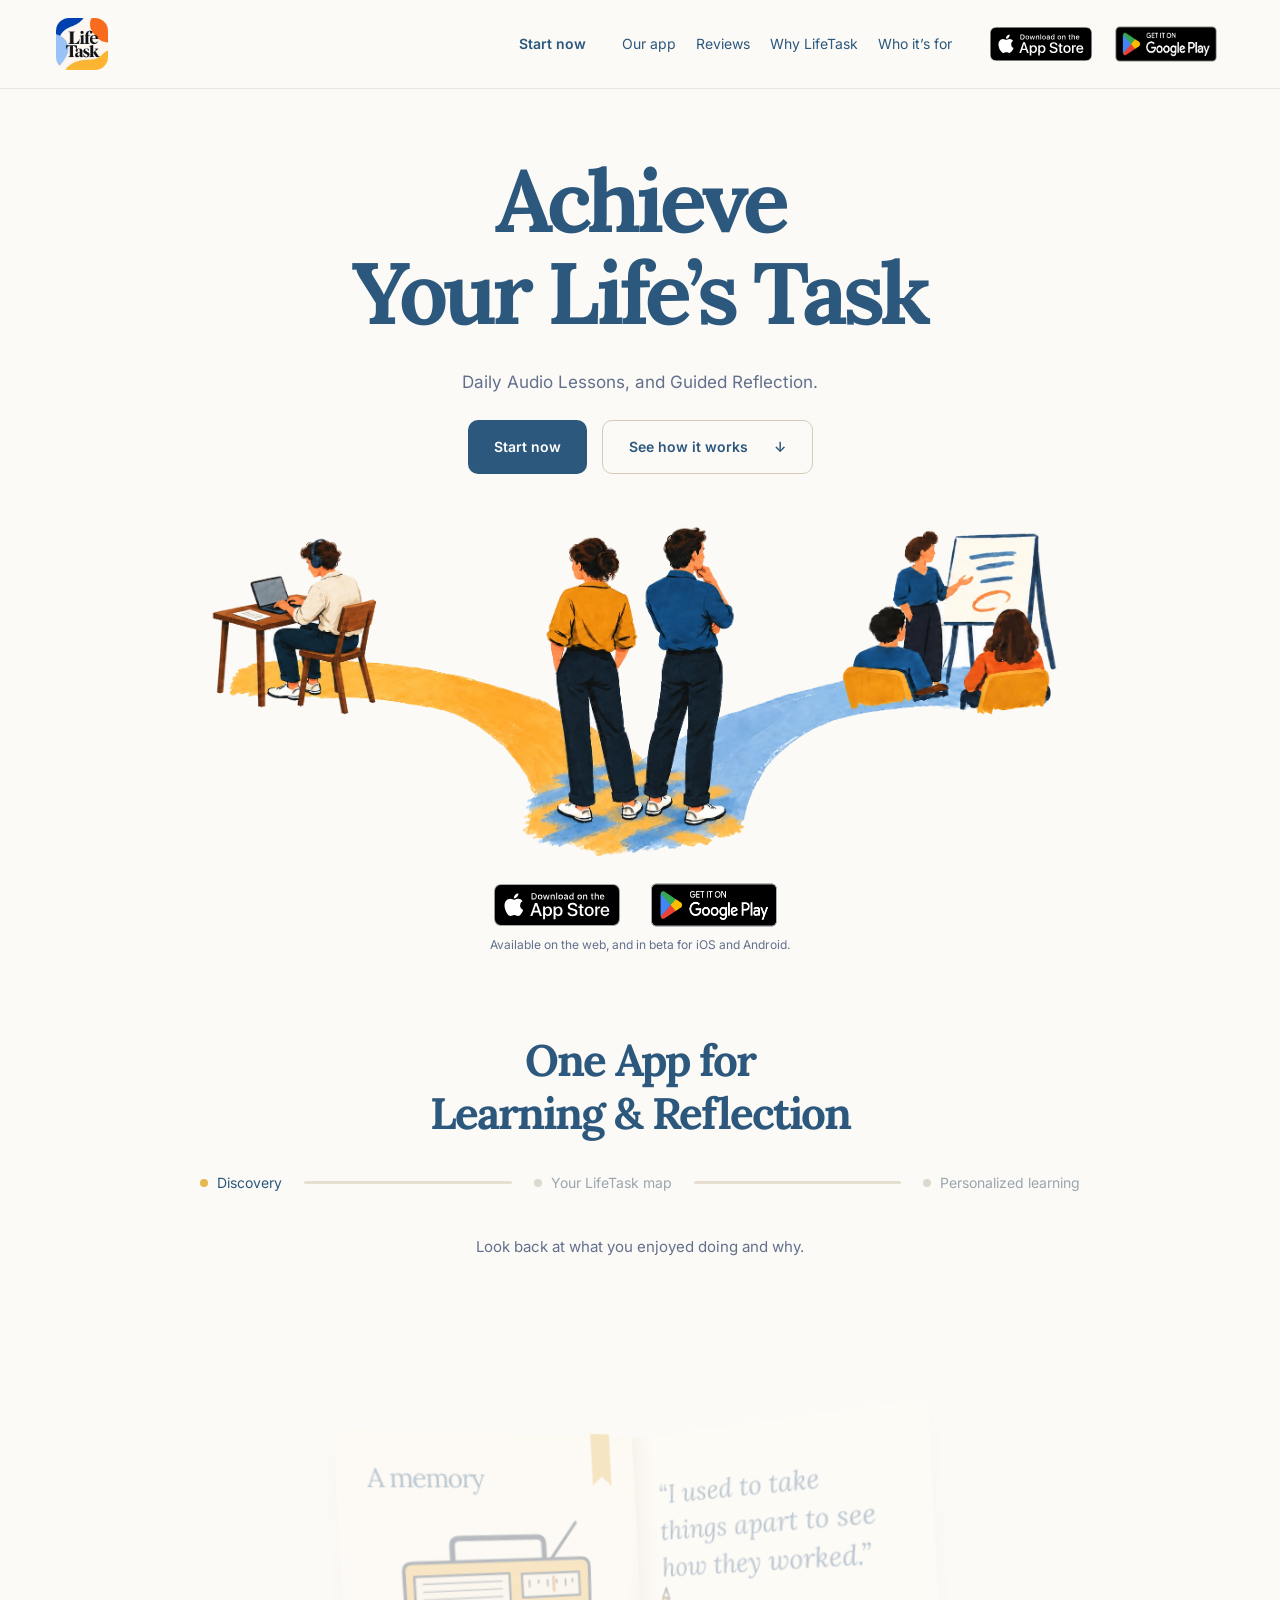
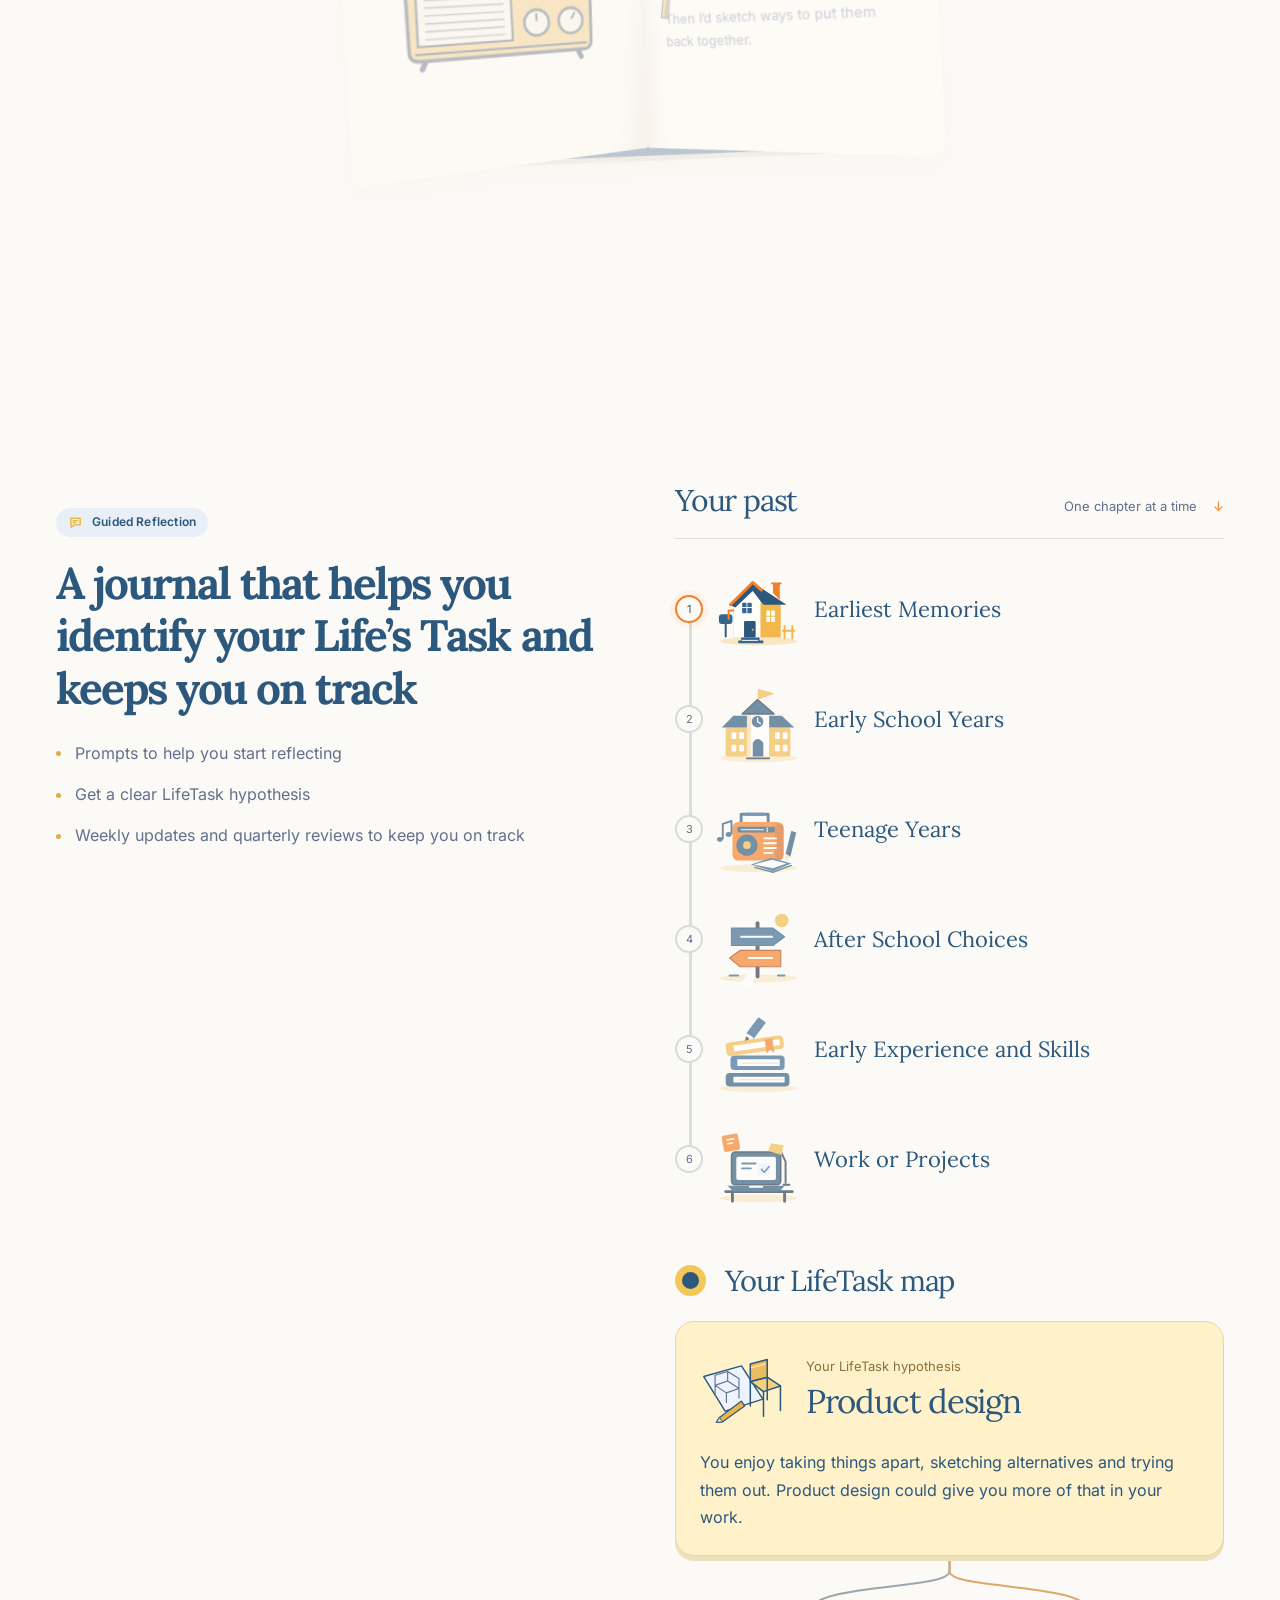
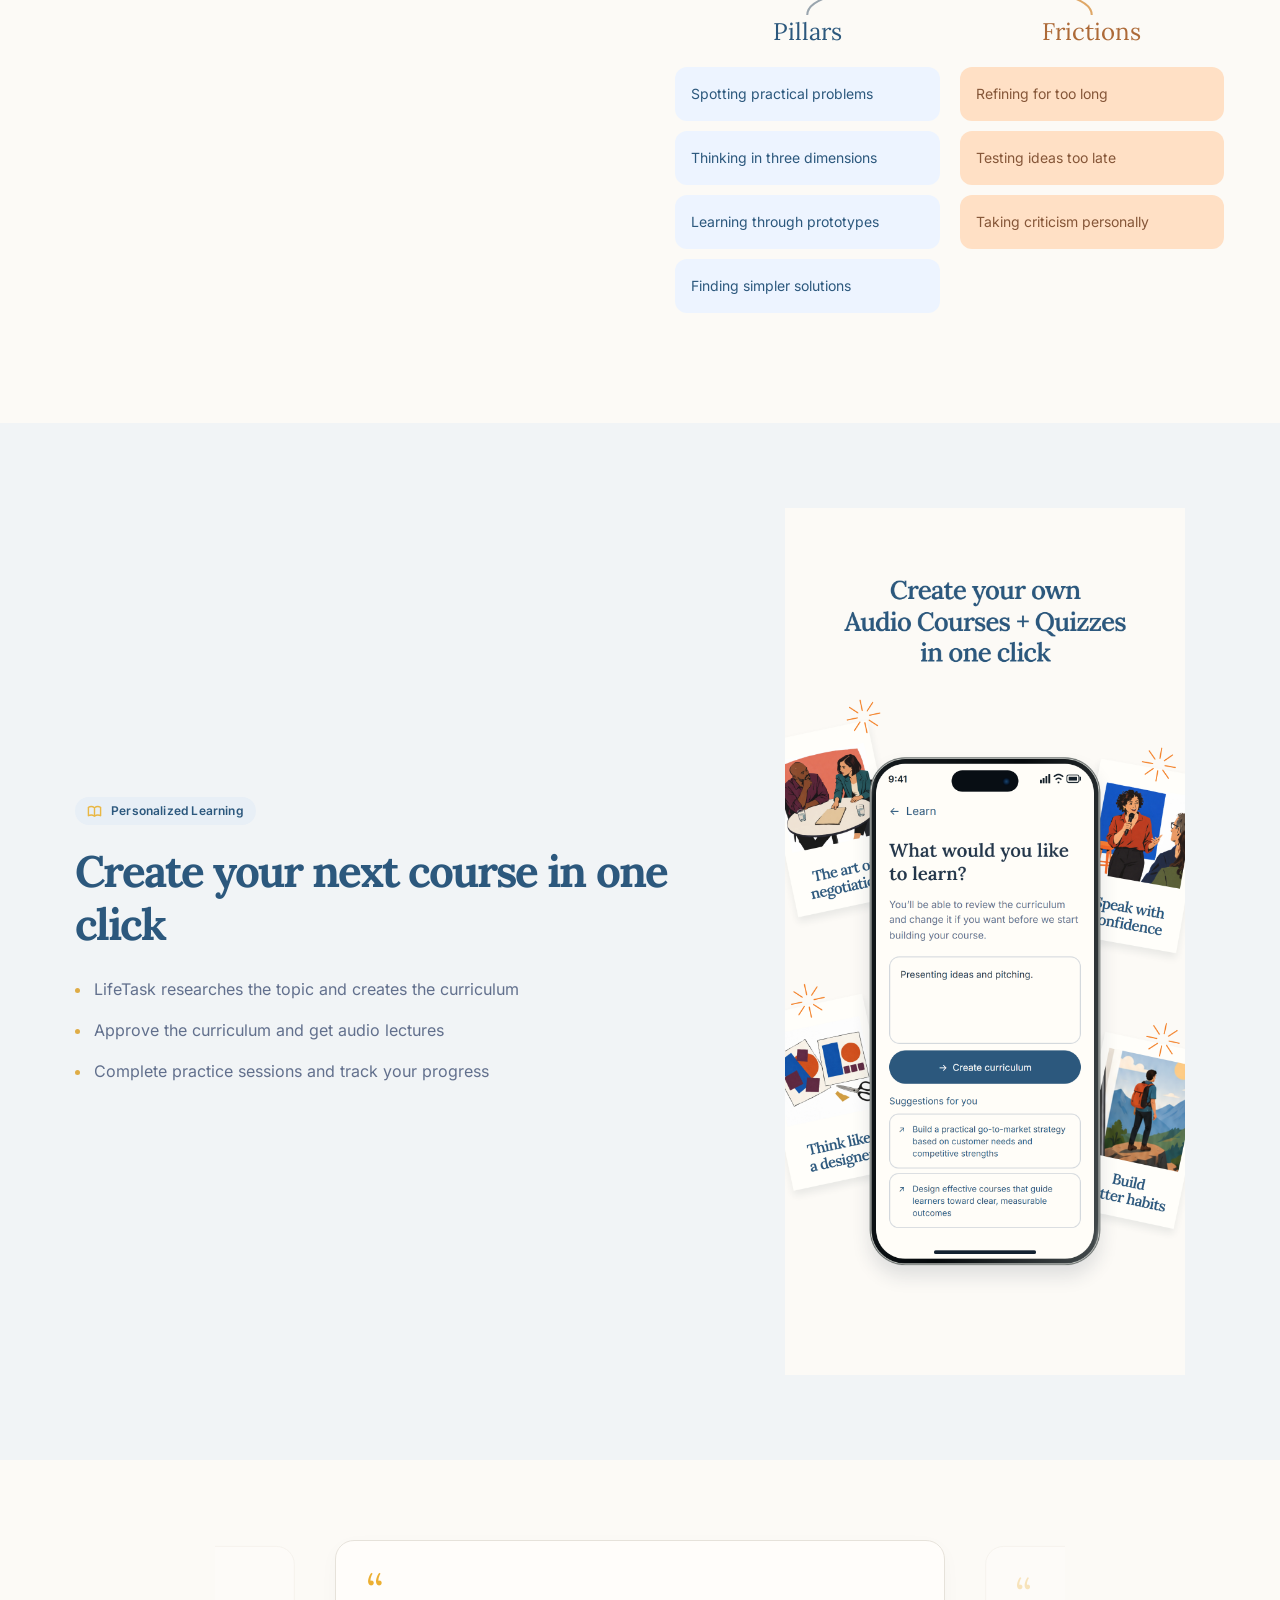
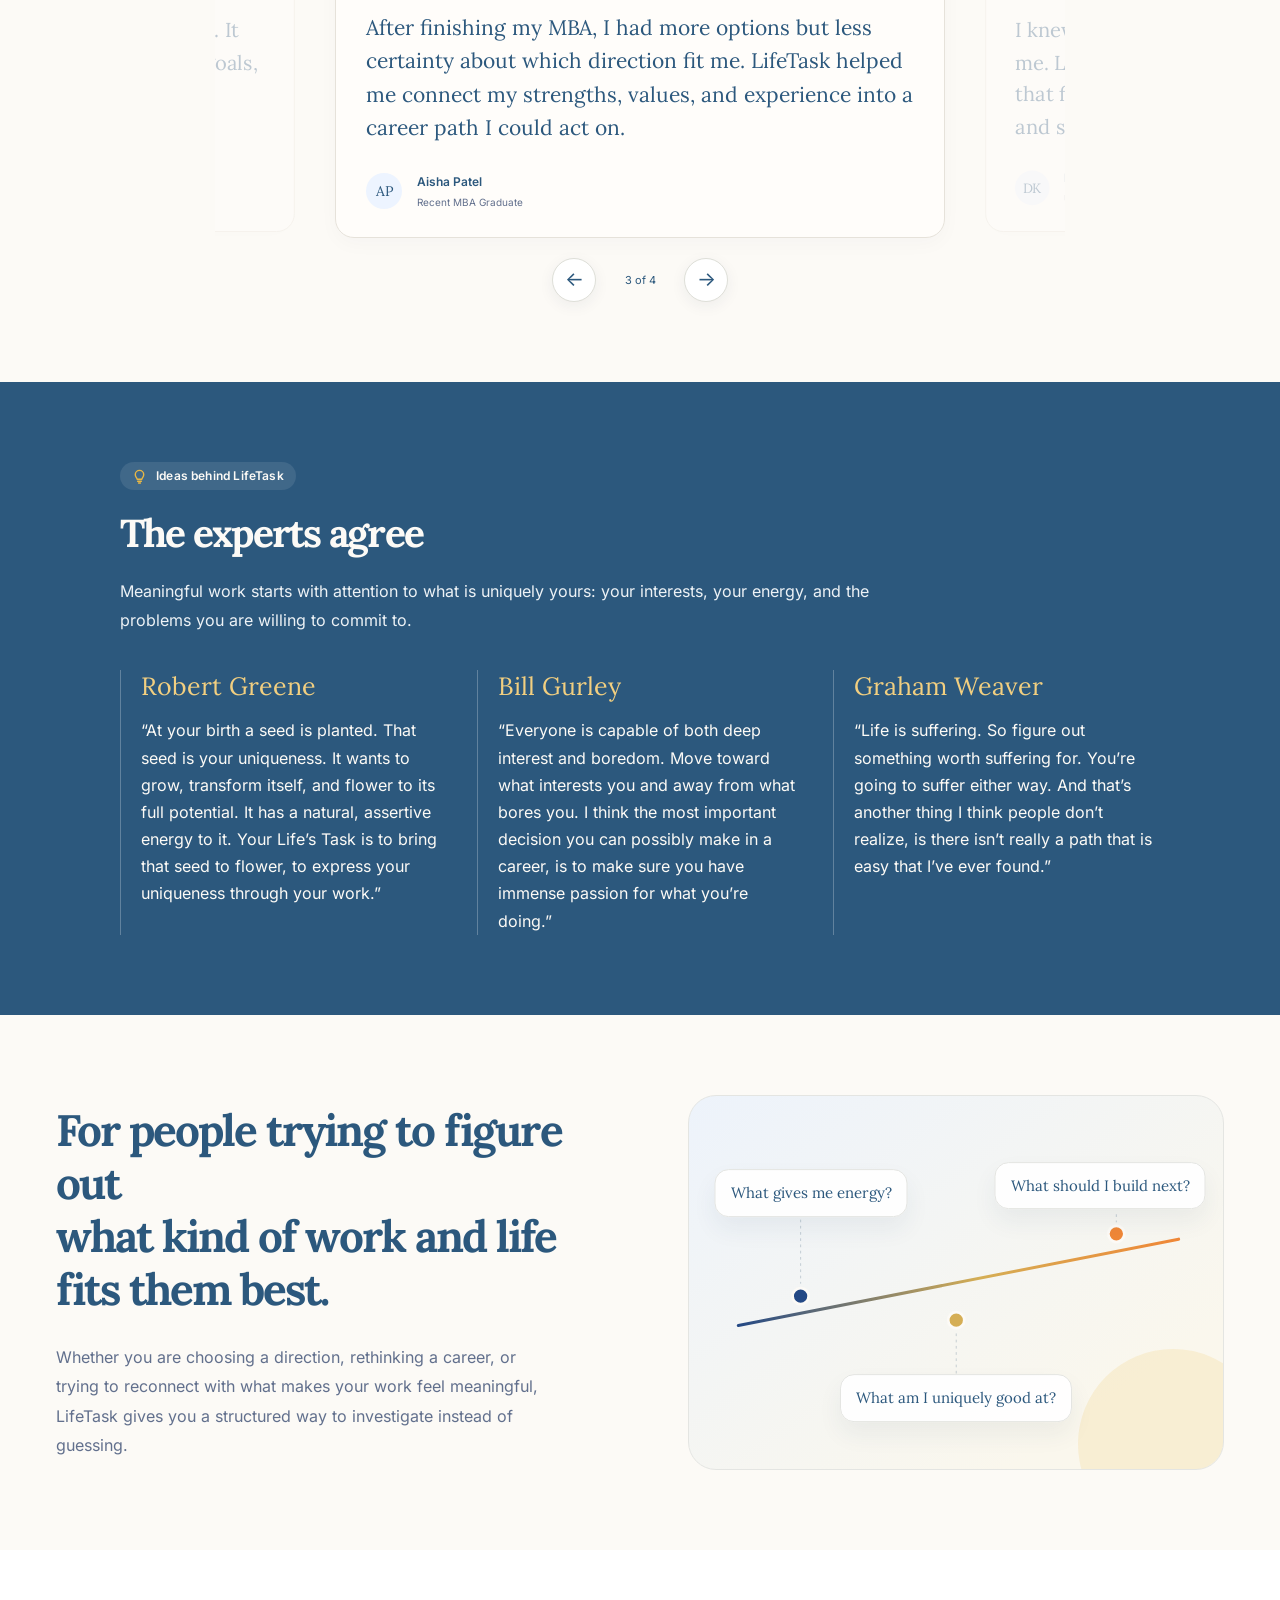
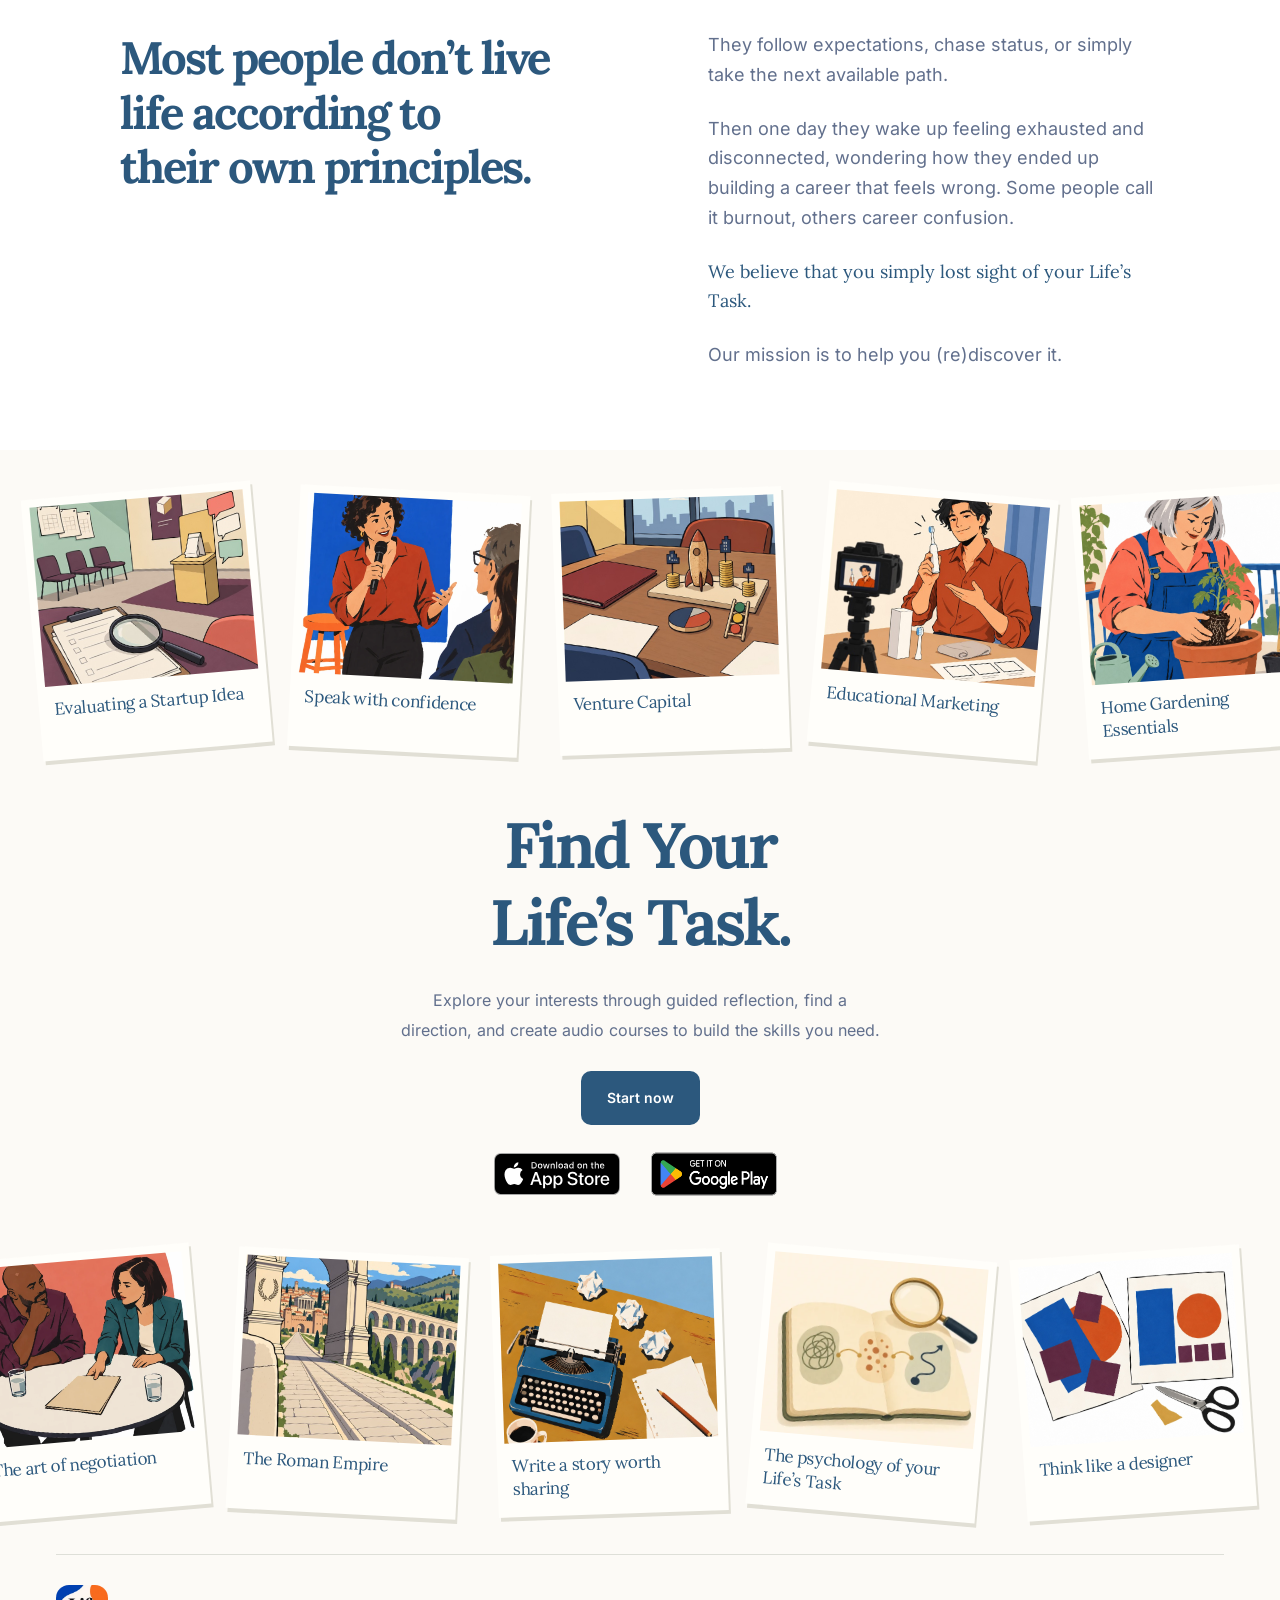
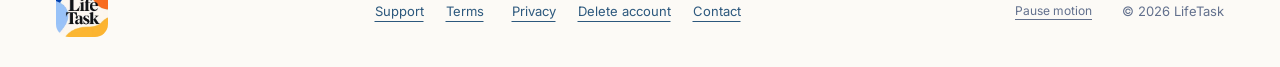
==== commit 75604063: "Replace lower course creation animation with phone and course cards" ====
--- a/index.html
+++ b/index.html
@@ -18,7 +18,7 @@
 
 
 <link rel="stylesheet" href="palette.css?v=56">
-<link rel="stylesheet" href="atelier.css?v=56"><script src="atelier.js?v=56" defer=""></script></head>
+<link rel="stylesheet" href="atelier.css?v=57"><script src="atelier.js?v=57" defer=""></script></head>
 <body>
 <a class="skip-link" href="#main">Skip to content</a>
 <svg class="svg-defs" xmlns="http://www.w3.org/2000/svg" aria-hidden="true"><defs>
@@ -93,16 +93,7 @@
 
 
 
-<section class="learning-band"><div class="feature section wrap" id="learning-feature"><div class="feature-copy reveal"><span class="section-label"><svg viewBox="0 0 16 16" aria-hidden="true"><path d="M8 4C6 2.5 3.5 2.5 1.5 3.5v9C3.5 11.5 6 11.5 8 13c2-1.5 4.5-1.5 6.5-.5v-9C12.5 2.5 10 2.5 8 4zm0 0v9"/></svg>Personalized Learning</span><h2>Create your next course in one click</h2><ul class="feature-benefits"><li>LifeTask researches the topic and creates the curriculum</li><li>Approve the curriculum and get audio lectures</li><li>Complete practice sessions and track your progress</li></ul></div><div class="course-studio" role="img" aria-label="Clear Communication at Work: a learning request becomes a curriculum with 15 lessons and 7 practices, followed by a narrated lesson and an exercise.">
- <h3 class="studio-heading">What would you like to learn?</h3>
- <div class="studio-surface" aria-hidden="true">
-  <div class="studio-compose studio-page"><p class="studio-entry-description">You’ll be able to review the curriculum and change it if you want before we start building your course.</p><div class="studio-input"><span class="studio-typed"></span><i></i></div><div class="studio-submit"><span>→</span>Create curriculum</div><p class="studio-suggestions-title">Suggestions for you</p><div class="studio-suggestions"><span><b>↗</b>Explain my ideas clearly</span><span><b>↗</b>Speak confidently in a group</span><span><b>↗</b>Handle questions without losing my point</span></div></div>
-  <div class="studio-building studio-page"><div class="research-pages"><div class="research-page-back"></div><div class="research-page"><svg viewBox="0 0 80 70"><path d="M10 12H52Q60 12 60 20V38Q60 46 52 46H31L19 56V46H10Q4 46 4 38V20Q4 12 10 12Z" fill="#f2ce7d" stroke="var(--lt-blue)" stroke-width="2.5" stroke-linejoin="round"></path><path d="M18 24H46M18 33H37M48 54H60L69 62V54Q76 54 76 47V31" fill="none" stroke="var(--lt-blue)" stroke-width="2.5" stroke-linecap="round"></path></svg><h4>Explain your<br>ideas clearly</h4><div class="research-ink"><i></i><i></i><i></i><i></i></div></div><svg class="research-pencil" viewBox="0 0 65 80"><path d="M12 66L18 43L47 7L59 18L30 53Z" fill="#edb955" stroke="var(--lt-ink)" stroke-width="2.5"></path><path d="M12 66L18 43L30 53Z" fill="#f9e3bc" stroke="var(--lt-ink)" stroke-width="2"></path><path d="M12 66L19 55M23 45L52 12" stroke="var(--lt-ink)" stroke-width="2"></path></svg></div><p class="research-status">Researching clear explanations</p><div class="research-progress"><i></i></div></div>
-  <div class="studio-course studio-page"><div class="studio-course-track"><div class="studio-course-intro"><img src="assets/atelier-v6-20260910/course-speaking-v1.webp" alt="" class="studio-cover"><h4>Clear Communication at Work</h4><p class="studio-meta">2 hr 35 min audio · 15 lessons · 7 practices</p><p class="studio-description">Learn to shape, support, deliver, and adapt clear explanations for conversations, meetings, and short presentations.</p></div><h5>Curriculum</h5><div class="studio-curriculum"><div class="opening-lesson"><span class="opening-lesson-number">1</span><p>Choose your main point<small>12 min</small></p><b>›</b></div><div class="opening-practice"><span class="opening-practice-icon"><svg viewBox="0 0 24 24"><circle cx="12" cy="12" r="8"></circle><path d="M9.5 9A2.5 2.5 0 0 1 14.5 9C14.5 11 12 11 12 13M12 16H12.01"></path></svg></span><p>Practice: Find the real point<small>8 min</small></p><b>›</b></div><div class="opening-lesson"><span class="opening-lesson-number">2</span><p>Start with what the listener knows<small>10 min</small></p><b>›</b></div><div class="opening-lesson"><span class="opening-lesson-number">3</span><p>Decide what to include<small>10 min</small></p><b>›</b></div><div class="opening-practice"><span class="opening-practice-icon"><svg viewBox="0 0 24 24"><circle cx="12" cy="12" r="8"></circle><path d="M9.5 9A2.5 2.5 0 0 1 14.5 9C14.5 11 12 11 12 13M12 16H12.01"></path></svg></span><p>Practice: Shape the explanation before speaking<small>10 min</small></p><b>›</b></div><div class="opening-lesson"><span class="opening-lesson-number">4</span><p>Put your ideas in a clear order<small>11 min</small></p><b>›</b></div><div class="opening-lesson"><span class="opening-lesson-number">5</span><p>Help the listener follow your reasoning<small>9 min</small></p><b>›</b></div><div class="opening-practice"><span class="opening-practice-icon"><svg viewBox="0 0 24 24"><circle cx="12" cy="12" r="8"></circle><path d="M9.5 9A2.5 2.5 0 0 1 14.5 9C14.5 11 12 11 12 13M12 16H12.01"></path></svg></span><p>Practice: Create a listener-friendly route<small>12 min</small></p><b>›</b></div><div class="opening-lesson"><span class="opening-lesson-number">6</span><p>Support your point with evidence<small>11 min</small></p><b>›</b></div><div class="opening-lesson"><span class="opening-lesson-number">7</span><p>Choose useful examples and analogies<small>10 min</small></p><b>›</b></div><div class="opening-lesson"><span class="opening-lesson-number">8</span><p>Explain numbers and comparisons<small>10 min</small></p><b>›</b></div><div class="opening-practice"><span class="opening-practice-icon"><svg viewBox="0 0 24 24"><circle cx="12" cy="12" r="8"></circle><path d="M9.5 9A2.5 2.5 0 0 1 14.5 9C14.5 11 12 11 12 13M12 16H12.01"></path></svg></span><p>Practice: Support a point without overloading it<small>15 min</small></p><b>›</b></div><div class="opening-lesson"><span class="opening-lesson-number">9</span><p>Explain an idea in conversation<small>10 min</small></p><b>›</b></div><div class="opening-lesson"><span class="opening-lesson-number">10</span><p>Make your point in a meeting<small>11 min</small></p><b>›</b></div><div class="opening-lesson"><span class="opening-lesson-number">11</span><p>Prepare a short presentation<small>10 min</small></p><b>›</b></div><div class="opening-practice"><span class="opening-practice-icon"><svg viewBox="0 0 24 24"><circle cx="12" cy="12" r="8"></circle><path d="M9.5 9A2.5 2.5 0 0 1 14.5 9C14.5 11 12 11 12 13M12 16H12.01"></path></svg></span><p>Practice: Adapt one idea to three speaking settings<small>18 min</small></p><b>›</b></div><div class="opening-lesson"><span class="opening-lesson-number">12</span><p>Use pace, pauses, and emphasis<small>10 min</small></p><b>›</b></div><div class="opening-lesson"><span class="opening-lesson-number">13</span><p>Answer questions clearly<small>10 min</small></p><b>›</b></div><div class="opening-practice"><span class="opening-practice-icon"><svg viewBox="0 0 24 24"><circle cx="12" cy="12" r="8"></circle><path d="M9.5 9A2.5 2.5 0 0 1 14.5 9C14.5 11 12 11 12 13M12 16H12.01"></path></svg></span><p>Practice: Practice the question turn<small>15 min</small></p><b>›</b></div><div class="opening-lesson"><span class="opening-lesson-number">14</span><p>Find and fix a misunderstanding<small>10 min</small></p><b>›</b></div><div class="opening-lesson"><span class="opening-lesson-number">15</span><p>Prepare, explain, and adapt<small>11 min</small></p><b>›</b></div><div class="opening-practice"><span class="opening-practice-icon"><svg viewBox="0 0 24 24"><circle cx="12" cy="12" r="8"></circle><path d="M9.5 9A2.5 2.5 0 0 1 14.5 9C14.5 11 12 11 12 13M12 16H12.01"></path></svg></span><p>Practice: Final practice: explain, respond, and adapt<small>25 min</small></p><b>›</b></div></div></div></div>
-  <div class="studio-listening vector-player" data-duration-seconds="720"><div class="vector-player-title"><span>‹</span><h4>Choose your main point</h4></div><div class="vector-controls"><span class="vector-pause">Ⅱ</span><div><div class="vector-time"><span class="elapsed">0:00</span><span>12:00</span></div><div class="vector-progress"><i></i></div></div></div><div class="vector-transcript"><div class="vector-words"><p><span class="transcript-sentence">A topic tells you what you are speaking about. </span><span class="transcript-sentence">A point tells the listener what to take from it. </span><span class="transcript-sentence">That difference is the first practical step toward explaining anything clearly.</span></p><p><span class="transcript-sentence">Suppose someone says, “I need to explain our new appointment system.” </span><span class="transcript-sentence">That identifies a topic: the new appointment system. </span><span class="transcript-sentence">It does not yet tell us what the explanation is meant to accomplish. </span><span class="transcript-sentence">Perhaps employees need to understand why the system is changing. </span><span class="transcript-sentence">Perhaps customers need to know how to book an appointment. </span><span class="transcript-sentence">Perhaps a manager must decide whether to approve the change. </span><span class="transcript-sentence">Those explanations share a topic, but they need different main points.</span></p><p><span class="transcript-sentence">For employees, the point might be, “The new system should reduce scheduling conflicts because it prevents two people from booking the same time.” </span><span class="transcript-sentence">For customers, it might be, “From Monday, you can book, change, or cancel an appointment through the online form.” </span><span class="transcript-sentence">For the manager, it might be, “We should adopt this system because it addresses our main scheduling problem without increasing administrative work.”</span></p><p><span class="transcript-sentence">Notice what has changed. </span><span class="transcript-sentence">Each sentence gives the topic a direction. </span><span class="transcript-sentence">It selects what matters for a particular listener and indicates what should be different after the explanation. </span><span class="transcript-sentence">One listener should understand a reason. </span><span class="transcript-sentence">Another should know what to do. </span><span class="transcript-sentence">Another should accept or assess a recommendation.</span></p><p><span class="transcript-sentence">Before you decide what details to include, choose that intended change. </span><span class="transcript-sentence">Complete this sentence: “When I finish, I want this listener to understand that...” </span><span class="transcript-sentence">Then finish it with a full claim.</span></p><p><span class="transcript-sentence">The words “understand that” matter. </span><span class="transcript-sentence">If you say, “I want the listener to understand the appointment system,” you still have only a subject. </span><span class="transcript-sentence">What about the system should become clear? </span><span class="transcript-sentence">Perhaps that it prevents duplicate bookings, that it changes the customer’s next step, or that it will not replace telephone support. </span><span class="transcript-sentence">A complete sentence forces you to say what the listener should carry away.</span></p><p><span class="transcript-sentence">The sentence frame uses “understand,” but the intended change can involve understanding, belief, or action. </span><span class="transcript-sentence">These are related, but they are not identical. </span><span class="transcript-sentence">You may want someone to understand how a process works. </span><span class="transcript-sentence">You may want someone to believe that a proposal is worthwhile. </span><span class="transcript-sentence">Or you may want someone to do something next.</span></p><p><span class="transcript-sentence">If the desired change is understanding, your point states the idea or relationship that should become clear. </span><span class="transcript-sentence">“I want this listener to understand that the delay is caused by a shortage of components, not by slower assembly.” </span><span class="transcript-sentence">That tells you the explanation must clarify a cause and perhaps correct a likely misunderstanding.</span></p><p><span class="transcript-sentence">If the desired change is belief, your point states the conclusion you want the listener to accept or seriously consider. </span><span class="transcript-sentence">“I want this listener to believe that delaying the launch by one week is less risky than releasing the product with a known payment error.” </span><span class="transcript-sentence">This does not mean manipulating the listener. </span><span class="transcript-sentence">A responsible explanation gives reasons and preserves relevant uncertainty. </span><span class="transcript-sentence">The intended belief tells you which conclusion those reasons must support.</span></p><p><span class="transcript-sentence">If the desired change is action, your point identifies what the listener should do and, usually, why. </span><span class="transcript-sentence">“I want this listener to understand that they need to submit the form by Thursday so their request can be considered this month.” </span><span class="transcript-sentence">The deadline is not just a fact. </span><span class="transcript-sentence">It has a consequence, and that consequence gives the action its significance.</span></p><p><span class="transcript-sentence">Often an explanation involves all three kinds of change. </span><span class="transcript-sentence">A colleague may need to understand a problem, believe that one response is sensible, and then approve a decision. </span><span class="transcript-sentence">Even so, one of those changes usually governs the explanation. </span><span class="transcript-sentence">Ask which result is needed now. </span><span class="transcript-sentence">If a manager is already convinced that a project matters but does not know what decision is required, more persuasion may be unnecessary. </span><span class="transcript-sentence">The useful point is probably the requested action. </span><span class="transcript-sentence">If a customer knows what button to press but doubts that the process is secure, further instructions will not address the real issue. </span><span class="transcript-sentence">The useful point concerns trust and the reason for it.</span></p><p><span class="transcript-sentence">This is why starting with everything you know often produces a weak explanation. </span><span class="transcript-sentence">Your knowledge of a subject may include its history, terminology, exceptions, benefits, risks, and technical details. </span><span class="transcript-sentence">But the listener does not need your knowledge reproduced in the order you acquired it. </span><span class="transcript-sentence">They need a path toward a particular understanding. </span><span class="transcript-sentence">Once you name the intended change, you can judge each detail by asking whether it helps produce that change.</span></p><p><span class="transcript-sentence">Consider an everyday personal example. </span><span class="transcript-sentence">You want to explain to a friend why you cannot attend a weekend event. </span><span class="transcript-sentence">The topic is your schedule. </span><span class="transcript-sentence">A broad explanation might include your work deadlines, travel time, family plans, and recent lack of sleep. </span><span class="transcript-sentence">But perhaps the real point is simply, “I cannot attend on Saturday because I have already committed to caring for a relative, but I am available on Sunday.” </span><span class="transcript-sentence">That point gives the friend the fact that matters and the practical alternative. </span><span class="transcript-sentence">A complete history of your week would add information without improving understanding.</span></p><p><span class="transcript-sentence">A useful main point therefore has to survive three common failures. </span><span class="transcript-sentence">The first is merely announcing the subject. </span><span class="transcript-sentence">“I’m going to explain the budget” tells the listener where you are going, but not what matters about the budget. </span><span class="transcript-sentence">“The proposed budget covers our essential costs, but it leaves no allowance for equipment failure” makes a point. </span><span class="transcript-sentence">Now the listener knows the central judgment that the explanation will support.</span></p><p><span class="transcript-sentence">The second failure is making the point too broad. </span><span class="transcript-sentence">“Good communication is important in every organization” is a claim, but it gives an explanation very little direction. </span><span class="transcript-sentence">It could lead to a discussion of leadership, customer service, conflict, documentation, meetings, or dozens of other matters. </span><span class="transcript-sentence">A more useful point might be, “Confirming responsibilities at the end of a meeting reduces missed handoffs because each task has a named owner.” </span><span class="transcript-sentence">The revised point identifies a practice, an outcome, and the relationship between them.</span></p><p><span class="transcript-sentence">Broad points often contain words such as “important,” “better,” “effective,” or “problematic” without saying in what way. </span><span class="transcript-sentence">These words are not always wrong, but they invite a useful question. </span><span class="transcript-sentence">Important for what? </span><span class="transcript-sentence">Better by which relevant standard? </span><span class="transcript-sentence">Effective at producing which result? </span><span class="transcript-sentence">Problematic because of what consequence? </span><span class="transcript-sentence">Answering that question usually turns a general opinion into an explainable claim.</span></p><p><span class="transcript-sentence">The third failure is packing several competing messages into one sentence. </span><span class="transcript-sentence">Imagine this intended point: “I want the listener to understand that the training is useful, registration closes Friday, the sessions are too long, the software has changed, and managers should encourage attendance.” </span><span class="transcript-sentence">This is not one point. </span><span class="transcript-sentence">It is a small collection of points with no clear hierarchy.</span></p><p><span class="transcript-sentence">To repair it, decide what the listener most needs to retain. </span><span class="transcript-sentence">If you are speaking to employees, the main point might be, “Register by Friday if you need to use the updated software next month.” </span><span class="transcript-sentence">The changed software explains the relevance of the training, and Friday gives the required action. </span><span class="transcript-sentence">The length of the sessions might still matter, but it belongs later if it affects planning. </span><span class="transcript-sentence">If you are speaking to managers, the main point might instead be, “Managers should protect time for the training because employees will need the updated software next month.” </span><span class="transcript-sentence">The same situation now produces a different central sentence.</span></p><p><span class="transcript-sentence">A point can contain more than one clause. </span><span class="transcript-sentence">The goal is not to produce the shortest possible sentence. </span><span class="transcript-sentence">The goal is to produce one coherent message. </span><span class="transcript-sentence">“We should delay the move until Tuesday because the building’s network will not be active on Monday” contains a recommendation and its central reason, but both clauses serve one conclusion. </span><span class="transcript-sentence">By contrast, “We should delay the move, redesign the office, review the supplier contract, and survey employees” asks the listener to retain several decisions at once.</span></p><p><span class="transcript-sentence">When several messages genuinely matter, place them under one governing point. </span><span class="transcript-sentence">Suppose a project update includes higher costs, a late supplier, and a revised completion date. </span><span class="transcript-sentence">You could treat these as three separate facts. </span><span class="transcript-sentence">But if the listener must decide whether to continue, the governing point may be, “The project can still meet its essential goal, but only if we approve the revised cost and completion date.” </span><span class="transcript-sentence">The supplier delay then becomes support for that point rather than a rival for attention.</span></p><p><span class="transcript-sentence">This does not mean that you must know every detail before choosing a point. </span><span class="transcript-sentence">Sometimes speaking or preparing reveals that your first point was wrong. </span><span class="transcript-sentence">Perhaps you begin with “The delivery will be late because the supplier made an error,” then discover that your own order was submitted after the deadline. </span><span class="transcript-sentence">Accuracy requires changing the point. </span><span class="transcript-sentence">The sentence is a working commitment, not a device for forcing evidence to fit a preferred conclusion.</span></p><p><span class="transcript-sentence">It is also useful to distinguish your point from your private motive. </span><span class="transcript-sentence">You might want a customer to stop complaining, a colleague to approve your idea, or a family member to agree with you. </span><span class="transcript-sentence">Those desires do not automatically produce a fair explanatory point. </span><span class="transcript-sentence">Ask what the listener has good reason to understand, believe, or do. </span><span class="transcript-sentence">“I want them to agree with me” is not enough. </span><span class="transcript-sentence">Agree about what, and on what grounds? </span><span class="transcript-sentence">A better statement would be, “I want the customer to understand that the fee resulted from using the service after the free period ended, and that they can prevent another charge by cancelling today.” </span><span class="transcript-sentence">That gives the explanation an accurate and useful purpose while leaving room for the customer to question the policy.</span></p><p><span class="transcript-sentence">Then test whether the point fits the listener. </span><span class="transcript-sentence">A technically accurate sentence can still be the wrong point. </span><span class="transcript-sentence">An engineer may need to understand why a component fails under high temperature. </span><span class="transcript-sentence">A customer using the product may need to know only that it should not be left in a hot vehicle. </span><span class="transcript-sentence">Accuracy is required in both cases, but usefulness determines the level and direction of the explanation.</span></p><p><span class="transcript-sentence">Finally, imagine that the listener remembers only one sentence tomorrow. </span><span class="transcript-sentence">Would this be the right sentence? </span><span class="transcript-sentence">It should preserve the understanding or next step you wanted to make clear.</span></p><p><span class="transcript-sentence">If it would not be the right sentence, revise it. </span><span class="transcript-sentence">Replace the topic with a claim. </span><span class="transcript-sentence">Narrow a broad judgment by naming the relevant result. </span><span class="transcript-sentence">Separate competing messages and choose the one that governs the others. </span><span class="transcript-sentence">Make the listener and the needed next step more specific. </span><span class="transcript-sentence">You are ready to build an explanation when you can say, in one clear sentence, what this particular listener should understand, believe, or do after hearing you.</span></p></div></div></div>
-  <div class="studio-practice studio-page"><div class="vector-player-title"><span>‹</span><h4>Make the recommendation</h4></div><div class="practice-body"><div class="practice-body-track"><p class="practice-situation">Three worn laptops stopped employees’ work this week. Your manager accepts that replacement is necessary and must decide today whether to buy them this month or next quarter.</p><h5 class="practice-question">Which main point should govern your explanation?</h5><div class="practice-options"><div>Explain how the three laptop failures disrupted work this week.<span></span></div><div>Explain why replacing worn equipment is worth the expense.<span></span></div><div class="practice-correct">Recommend buying this month to avoid more interruptions from the worn laptops.<span>✓</span></div></div><p class="practice-feedback">The manager already accepts the need for replacement. This point addresses the timing decision and gives a relevant reason for buying this month.</p></div></div><div class="practice-actions"><div class="practice-check"><span class="practice-check-label">Check answer</span><span class="practice-check-icon" aria-hidden="true">→</span></div><div class="practice-next">Continue <span>→</span></div></div></div>
- </div>
-</div>
+<section class="learning-band"><div class="feature section wrap" id="learning-feature"><div class="feature-copy reveal"><span class="section-label"><svg viewBox="0 0 16 16" aria-hidden="true"><path d="M8 4C6 2.5 3.5 2.5 1.5 3.5v9C3.5 11.5 6 11.5 8 13c2-1.5 4.5-1.5 6.5-.5v-9C12.5 2.5 10 2.5 8 4zm0 0v9"/></svg>Personalized Learning</span><h2>Create your next course in one click</h2><ul class="feature-benefits"><li>LifeTask researches the topic and creates the curriculum</li><li>Approve the curriculum and get audio lectures</li><li>Complete practice sessions and track your progress</li></ul></div><figure class="course-creation-image"><img src="assets/course-creation-phone-cards.png" width="1290" height="2796" loading="lazy" decoding="async" alt="LifeTask course creation on an iPhone, surrounded by illustrated courses about negotiation, speaking confidently, design and building better habits."></figure>
 </div></section><section id="reviews" class="review-section section" aria-label="Reviews"><div class="review-window"><div class="review-track"><figure class="review-panel" data-review="1"><span class="review-quote" aria-hidden="true">“</span><blockquote>There is more content than I could ever consume. LifeTask helps me identify what is relevant to the work I want to do and turns it into a learning path I can follow.</blockquote><figcaption><span class="review-avatar" aria-hidden="true">MR</span><span><strong>Marcus Reed</strong><small>Head of Content Marketing</small></span></figcaption></figure><figure class="review-panel" data-review="2"><span class="review-quote" aria-hidden="true">“</span><blockquote>LifeTask feels like an agentic education experience. It learns from my reflections, connects them to my goals, and creates the next lesson around what I need to develop.</blockquote><figcaption><span class="review-avatar" aria-hidden="true">EM</span><span><strong>Elena Márquez</strong><small>Founder &amp; Educator</small></span></figcaption></figure><figure class="review-panel is-current" data-review="3"><span class="review-quote" aria-hidden="true">“</span><blockquote>After finishing my MBA, I had more options but less certainty about which direction fit me. LifeTask helped me connect my strengths, values, and experience into a career path I could act on.</blockquote><figcaption><span class="review-avatar" aria-hidden="true">AP</span><span><strong>Aisha Patel</strong><small>Recent MBA Graduate</small></span></figcaption></figure><figure class="review-panel" data-review="4"><span class="review-quote" aria-hidden="true">“</span><blockquote>I knew what I was studying, but not where it could take me. LifeTask helped me understand the kind of work that fits me and gave me clarity about the internships and skills I should pursue next.</blockquote><figcaption><span class="review-avatar" aria-hidden="true">DK</span><span><strong>Daniel Kim</strong><small>University Student</small></span></figcaption></figure></div></div><div class="review-controls"><button aria-label="Previous review" class="review-prev">←</button><span class="review-count" aria-live="polite">3 of 4</span><button aria-label="Next review" class="review-next">→</button></div></section>
 
 
--- a/atelier.css
+++ b/atelier.css
@@ -668,3 +668,8 @@
 .review-window{touch-action:pan-y pinch-zoom}
 .review-track{transform:translate3d(calc(var(--review-index) * -1 * (100% + var(--review-gap)) + var(--review-drag,0px)),0,0)}
 .review-track.is-dragging{transition:none;user-select:none}
+
+/* Static course-creation artwork replaces the lower animated walkthrough. */
+.course-creation-image{width:100%;max-width:400px;margin:0 auto;align-self:center}
+.course-creation-image img{display:block;width:100%;height:auto}
+@media(max-width:700px){.course-creation-image{max-width:360px}}
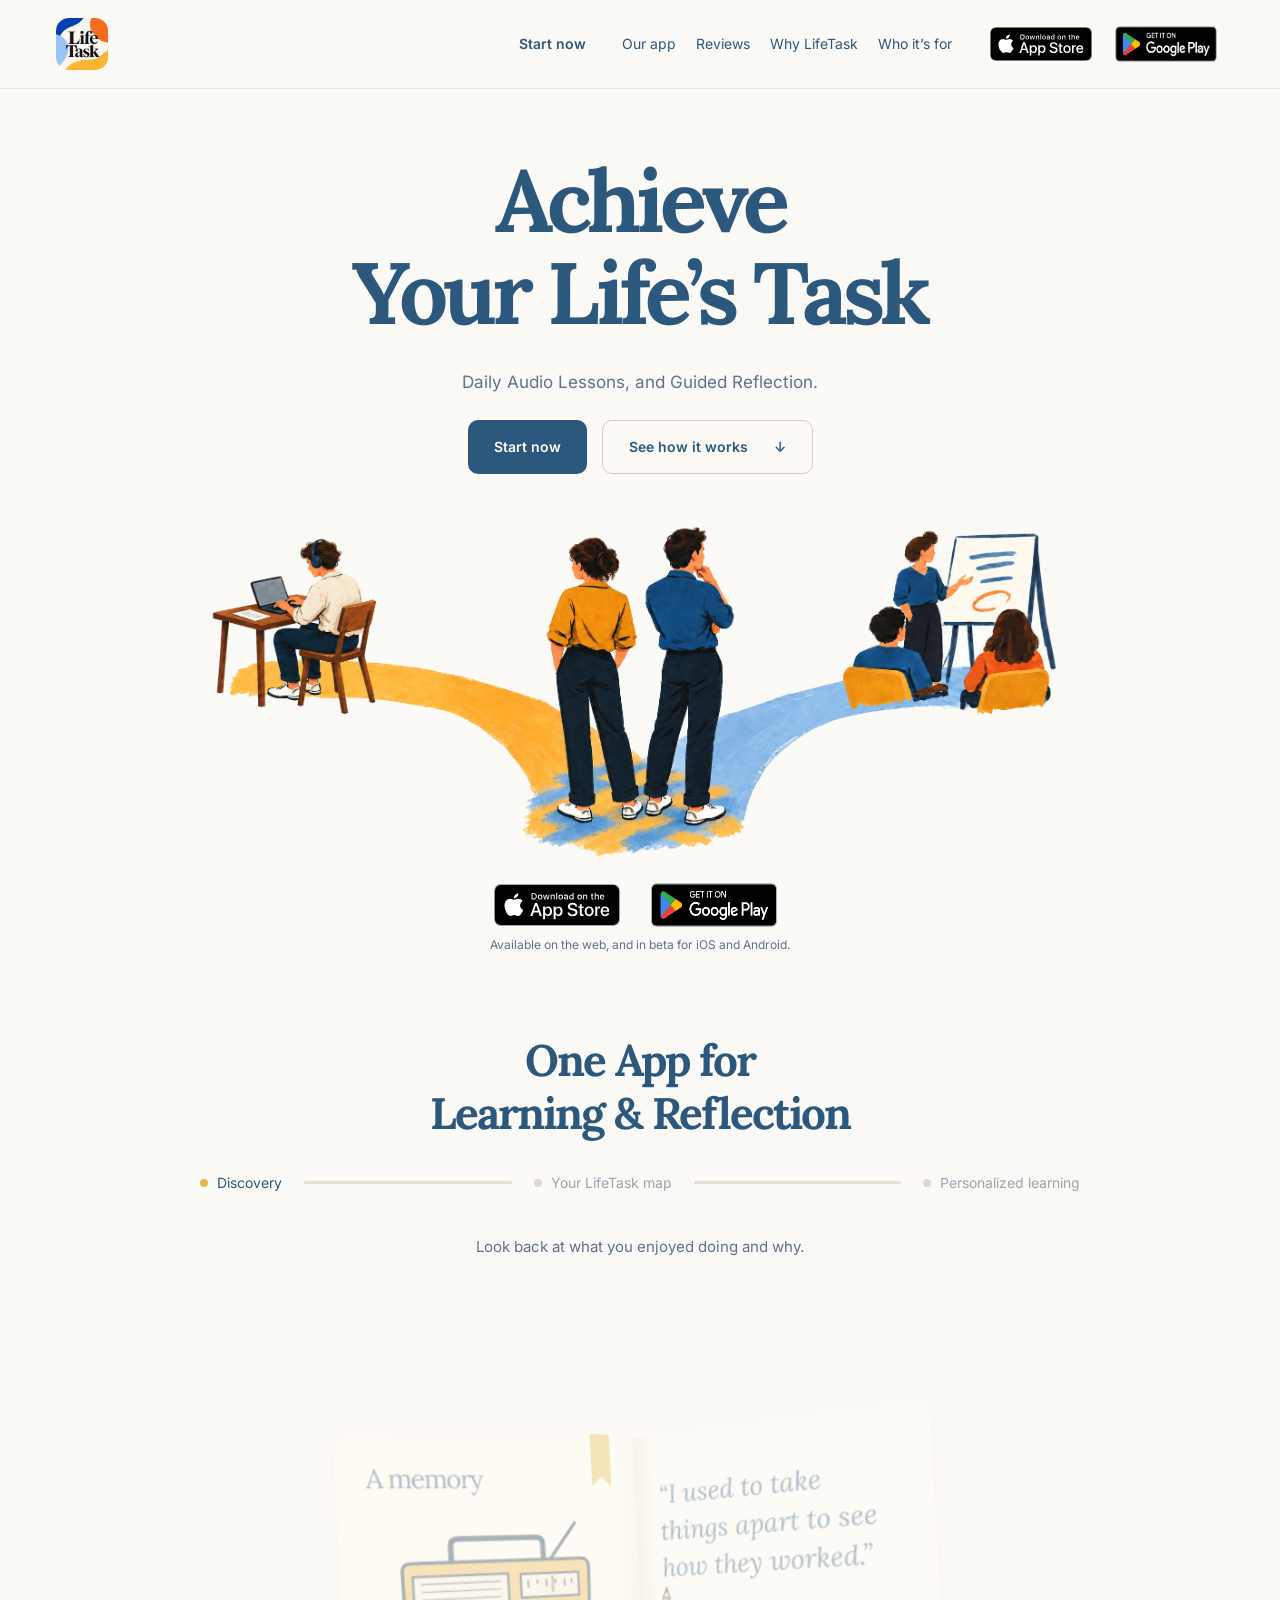
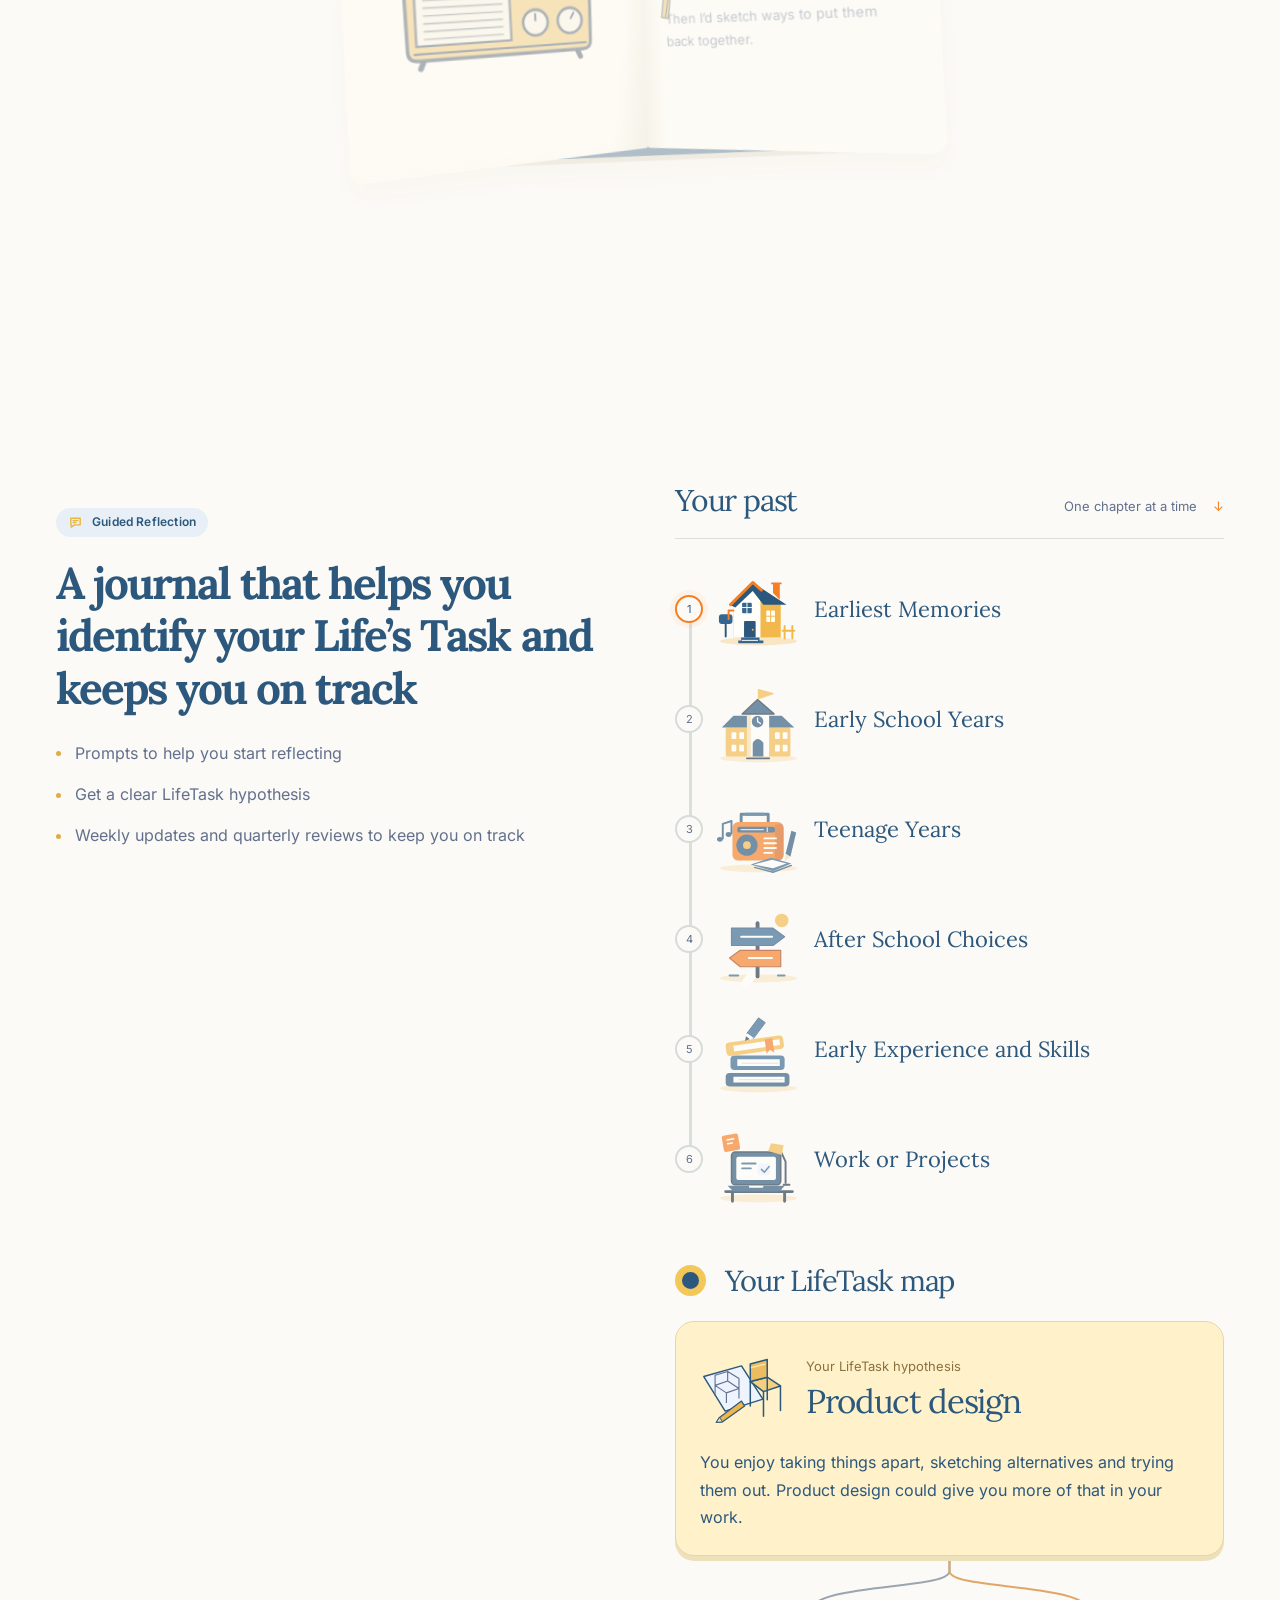
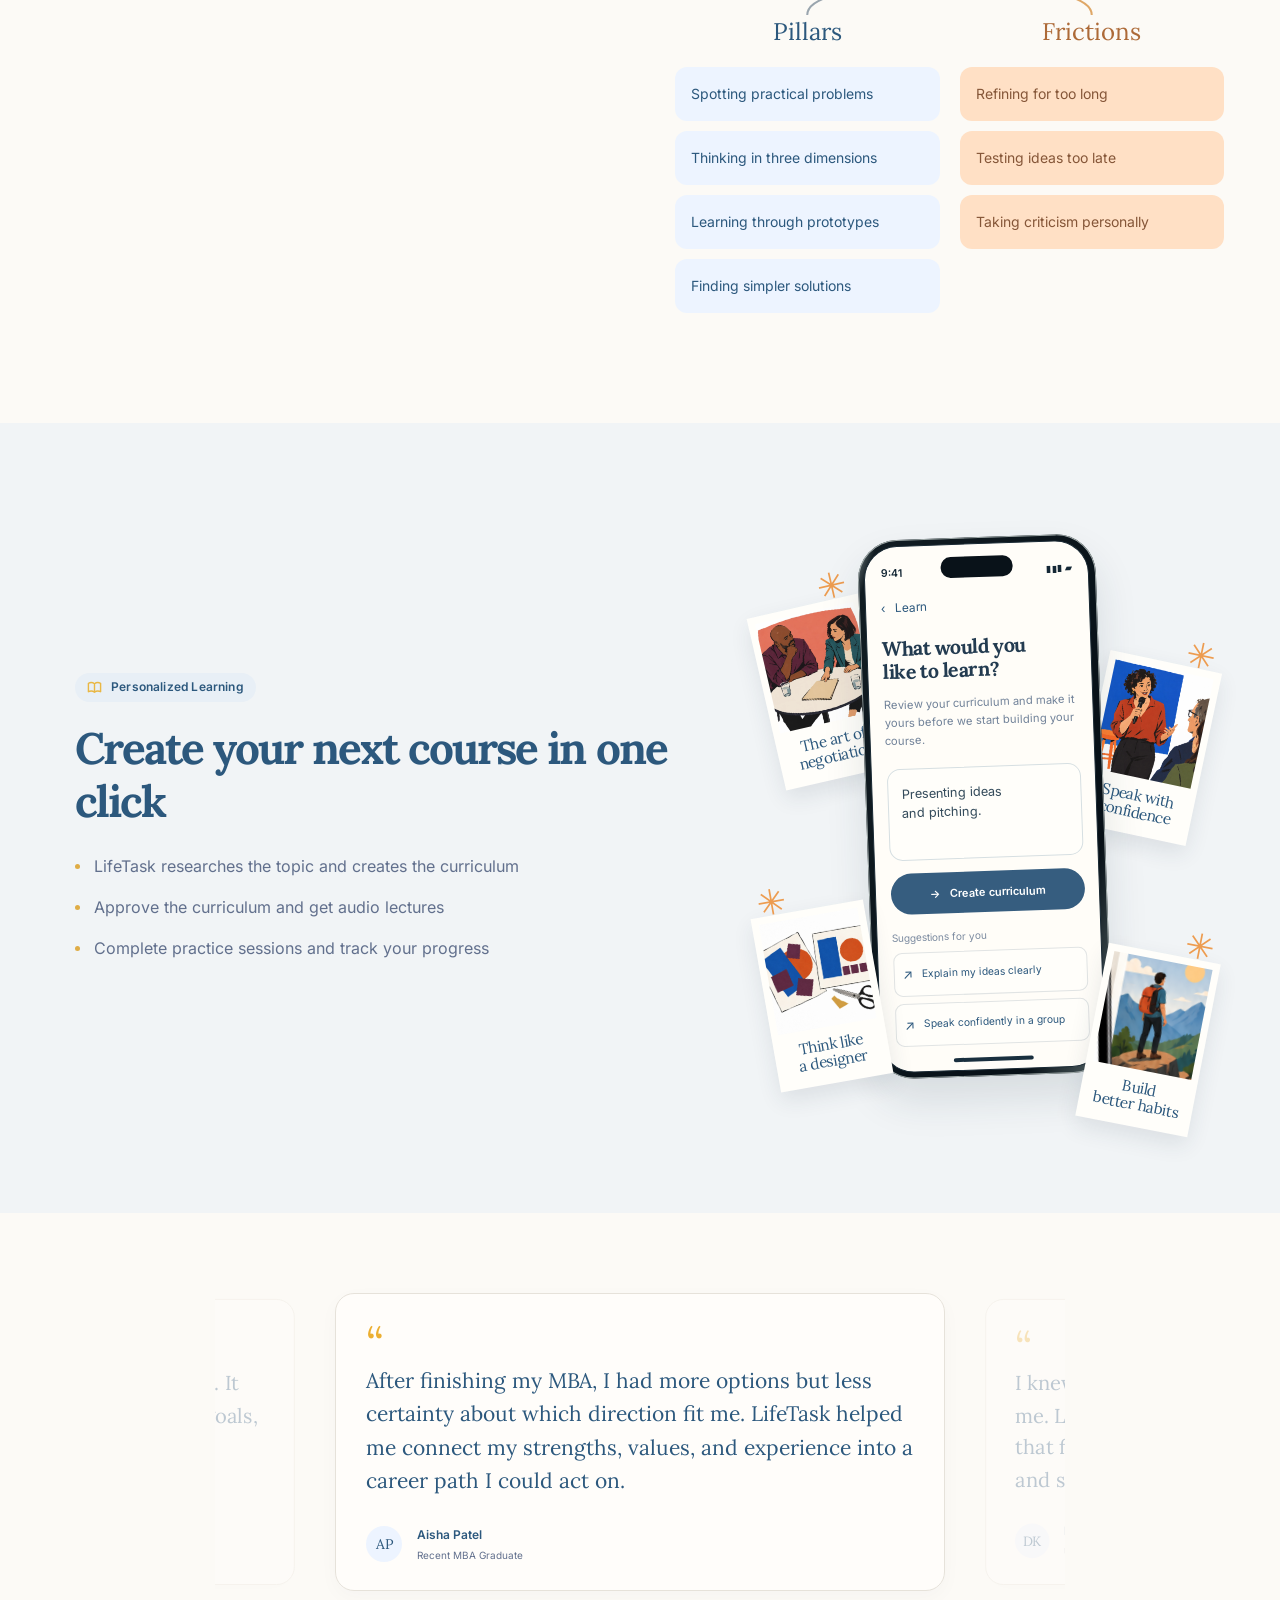
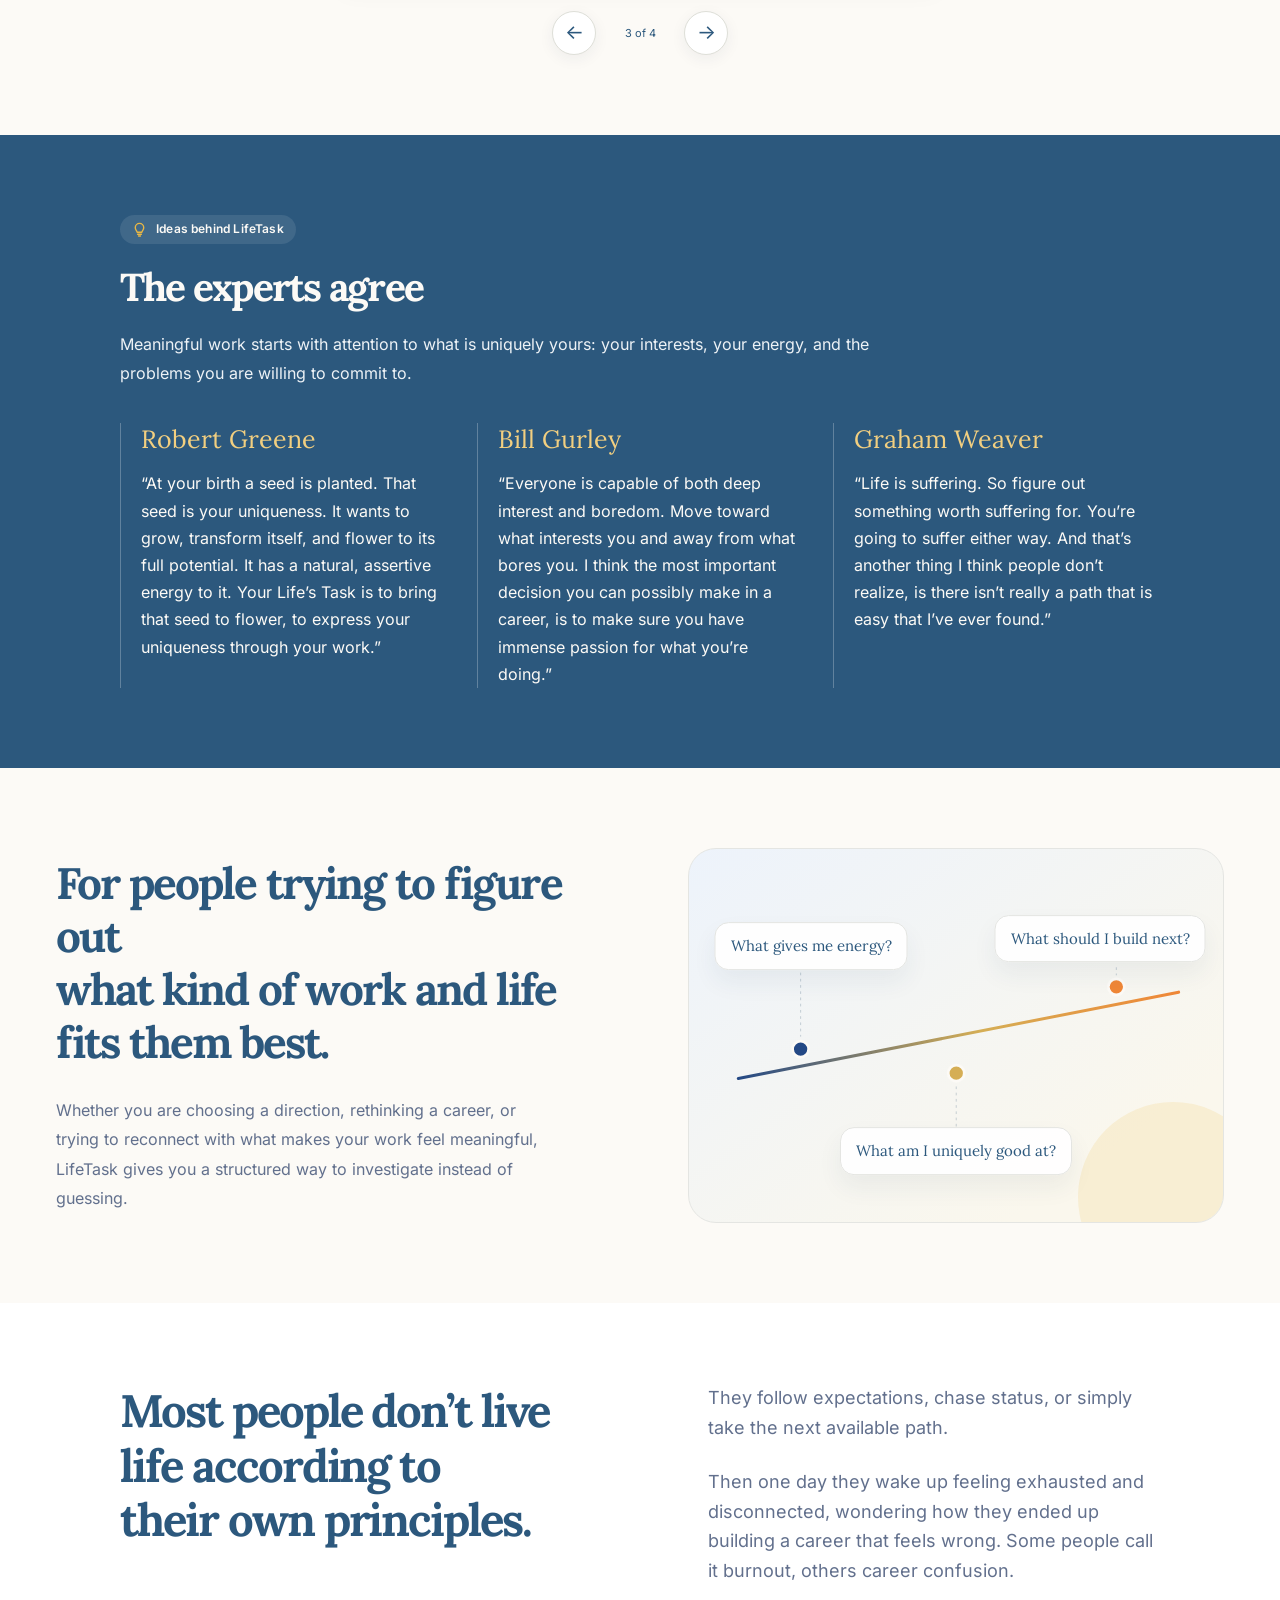
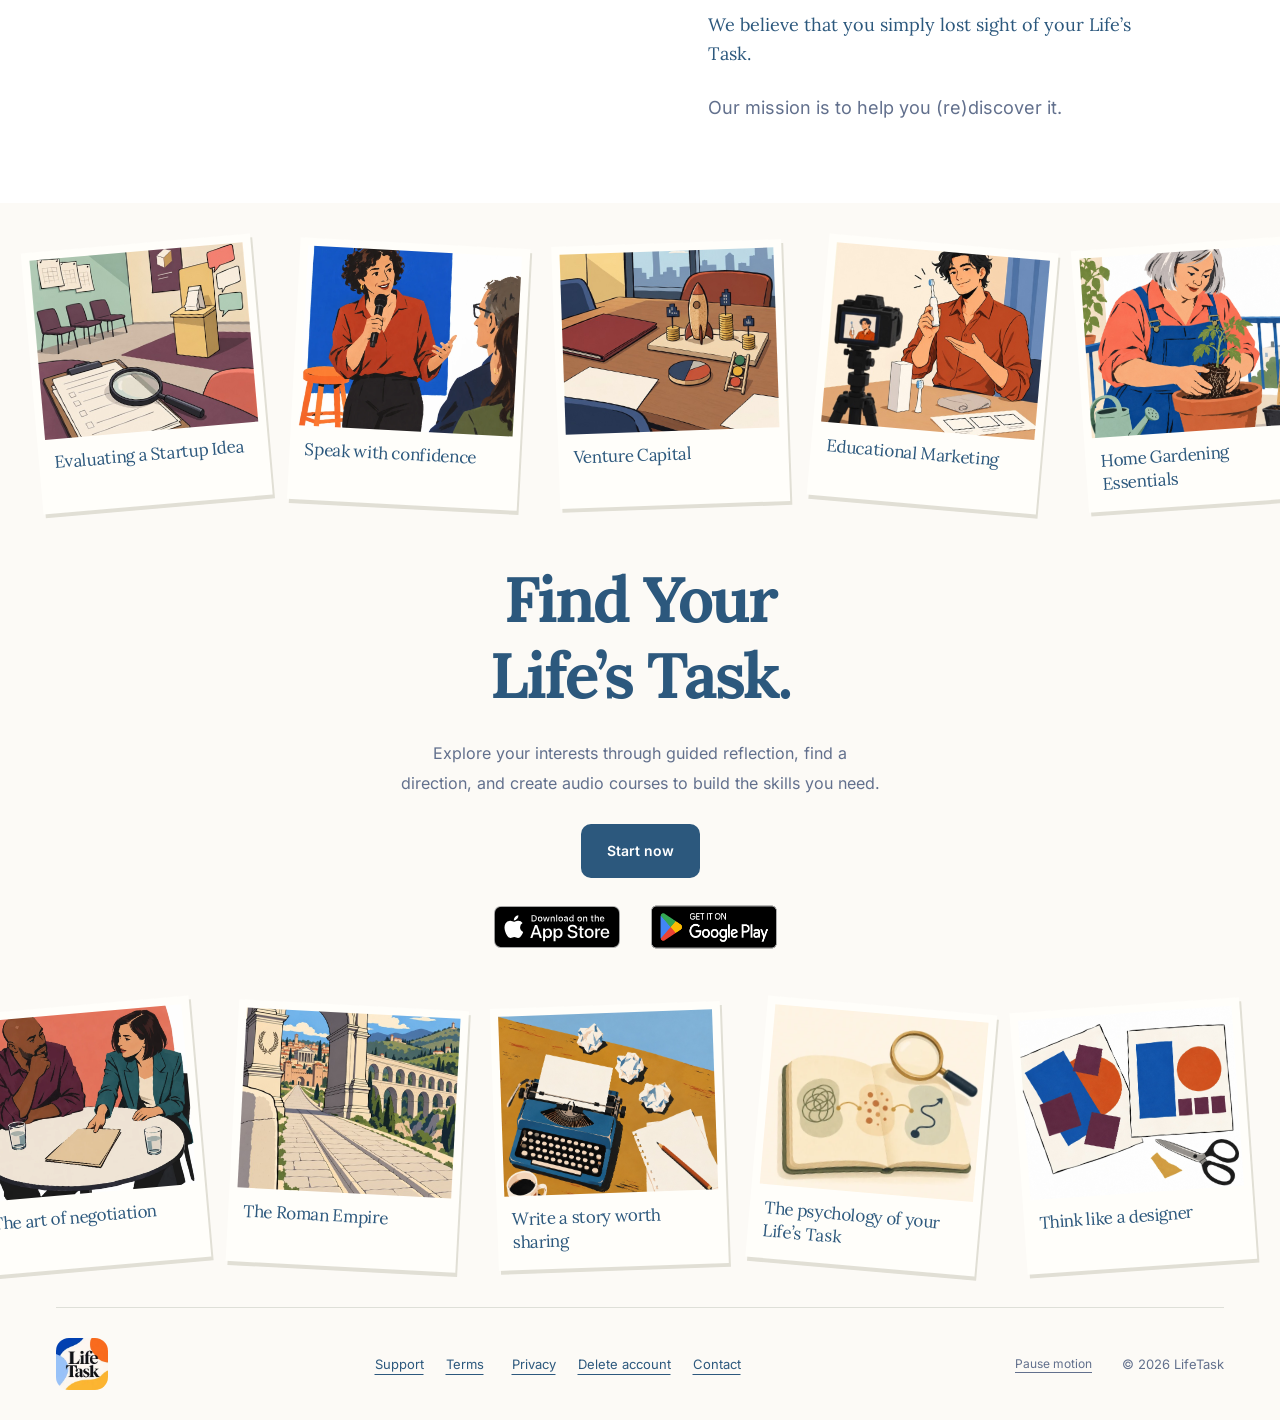
==== commit f0cfb41a: "Build responsive native course phone and cards with scroll motion" ====
--- a/index.html
+++ b/index.html
@@ -18,7 +18,7 @@
 
 
 <link rel="stylesheet" href="palette.css?v=56">
-<link rel="stylesheet" href="atelier.css?v=57"><script src="atelier.js?v=57" defer=""></script></head>
+<link rel="stylesheet" href="atelier.css?v=58"><script src="atelier.js?v=58" defer=""></script><link rel="stylesheet" href="course-collage.css?v=1"><script src="course-collage.js?v=1" defer></script></head>
 <body>
 <a class="skip-link" href="#main">Skip to content</a>
 <svg class="svg-defs" xmlns="http://www.w3.org/2000/svg" aria-hidden="true"><defs>
@@ -93,7 +93,7 @@
 
 
 
-<section class="learning-band"><div class="feature section wrap" id="learning-feature"><div class="feature-copy reveal"><span class="section-label"><svg viewBox="0 0 16 16" aria-hidden="true"><path d="M8 4C6 2.5 3.5 2.5 1.5 3.5v9C3.5 11.5 6 11.5 8 13c2-1.5 4.5-1.5 6.5-.5v-9C12.5 2.5 10 2.5 8 4zm0 0v9"/></svg>Personalized Learning</span><h2>Create your next course in one click</h2><ul class="feature-benefits"><li>LifeTask researches the topic and creates the curriculum</li><li>Approve the curriculum and get audio lectures</li><li>Complete practice sessions and track your progress</li></ul></div><figure class="course-creation-image"><img src="assets/course-creation-phone-cards.png" width="1290" height="2796" loading="lazy" decoding="async" alt="LifeTask course creation on an iPhone, surrounded by illustrated courses about negotiation, speaking confidently, design and building better habits."></figure>
+<section class="learning-band"><div class="feature section wrap" id="learning-feature"><div class="feature-copy reveal"><span class="section-label"><svg viewBox="0 0 16 16" aria-hidden="true"><path d="M8 4C6 2.5 3.5 2.5 1.5 3.5v9C3.5 11.5 6 11.5 8 13c2-1.5 4.5-1.5 6.5-.5v-9C12.5 2.5 10 2.5 8 4zm0 0v9"/></svg>Personalized Learning</span><h2>Create your next course in one click</h2><ul class="feature-benefits"><li>LifeTask researches the topic and creates the curriculum</li><li>Approve the curriculum and get audio lectures</li><li>Complete practice sessions and track your progress</li></ul></div><figure class="course-collage" role="img" aria-label="Create a personalized course in LifeTask. An iPhone is surrounded by illustrated courses on negotiation, confident speaking, design and better habits."><div class="course-collage-scene" aria-hidden="true"><div class="cc-card cc-negotiation"><img src="assets/atelier-v6-20260910/course-negotiation-v1.webp" width="640" height="640" loading="lazy" decoding="async" alt=""><p>The art of<br>negotiation</p><span class="cc-spark">✳</span></div><div class="cc-card cc-speaking"><img src="assets/atelier-v6-20260910/course-speaking-v1.webp" width="640" height="640" loading="lazy" decoding="async" alt=""><p>Speak with<br>confidence</p><span class="cc-spark">✳</span></div><div class="cc-card cc-design"><img src="assets/atelier-v6-20260910/course-design-varied-v2.jpg" width="640" height="640" loading="lazy" decoding="async" alt=""><p>Think like<br>a designer</p><span class="cc-spark">✳</span></div><div class="cc-card cc-habits"><img src="assets/course-collage-habits.png" width="640" height="640" loading="lazy" decoding="async" alt=""><p>Build<br>better habits</p><span class="cc-spark">✳</span></div><div class="cc-phone"><div class="cc-screen"><div class="cc-status"><b>9:41</b><i></i><span>▮▮▮ ▰</span></div><div class="cc-content"><div class="cc-back">‹ &nbsp; Learn</div><h3>What would you<br>like to learn?</h3><p class="cc-description">Review your curriculum and make it yours before we start building your course.</p><div class="cc-input">Presenting ideas<br>and pitching.</div><div class="cc-button">→ &nbsp; Create curriculum</div><p class="cc-label">Suggestions for you</p><div class="cc-suggestion"><span>↗</span> Explain my ideas clearly</div><div class="cc-suggestion"><span>↗</span> Speak confidently in a group</div></div><div class="cc-home"></div></div></div></div></figure>
 </div></section><section id="reviews" class="review-section section" aria-label="Reviews"><div class="review-window"><div class="review-track"><figure class="review-panel" data-review="1"><span class="review-quote" aria-hidden="true">“</span><blockquote>There is more content than I could ever consume. LifeTask helps me identify what is relevant to the work I want to do and turns it into a learning path I can follow.</blockquote><figcaption><span class="review-avatar" aria-hidden="true">MR</span><span><strong>Marcus Reed</strong><small>Head of Content Marketing</small></span></figcaption></figure><figure class="review-panel" data-review="2"><span class="review-quote" aria-hidden="true">“</span><blockquote>LifeTask feels like an agentic education experience. It learns from my reflections, connects them to my goals, and creates the next lesson around what I need to develop.</blockquote><figcaption><span class="review-avatar" aria-hidden="true">EM</span><span><strong>Elena Márquez</strong><small>Founder &amp; Educator</small></span></figcaption></figure><figure class="review-panel is-current" data-review="3"><span class="review-quote" aria-hidden="true">“</span><blockquote>After finishing my MBA, I had more options but less certainty about which direction fit me. LifeTask helped me connect my strengths, values, and experience into a career path I could act on.</blockquote><figcaption><span class="review-avatar" aria-hidden="true">AP</span><span><strong>Aisha Patel</strong><small>Recent MBA Graduate</small></span></figcaption></figure><figure class="review-panel" data-review="4"><span class="review-quote" aria-hidden="true">“</span><blockquote>I knew what I was studying, but not where it could take me. LifeTask helped me understand the kind of work that fits me and gave me clarity about the internships and skills I should pursue next.</blockquote><figcaption><span class="review-avatar" aria-hidden="true">DK</span><span><strong>Daniel Kim</strong><small>University Student</small></span></figcaption></figure></div></div><div class="review-controls"><button aria-label="Previous review" class="review-prev">←</button><span class="review-count" aria-live="polite">3 of 4</span><button aria-label="Next review" class="review-next">→</button></div></section>
 
 
--- a/course-collage.css
+++ b/course-collage.css
@@ -0,0 +1,29 @@
+/* Native composition: artwork stays separate from crisp, responsive interface text. */
+.course-collage{container-type:inline-size;width:100%;max-width:480px;margin:0 auto;align-self:center;--cc-drift:0px;--cc-phone-drift:0px}
+.course-collage-scene{position:relative;isolation:isolate;aspect-ratio:440/620;width:100%}
+.cc-phone{position:absolute;left:23%;top:6%;width:54%;height:87%;padding:1.4%;border-radius:9cqw;background:linear-gradient(110deg,#818c8d,#111c22 5%,#071017 80%,#617172);box-shadow:0 22px 40px #23364a20,inset 0 0 0 1px #9fa9a8;z-index:2;transform:translateY(var(--cc-phone-drift)) rotate(-2deg)}
+.cc-screen{height:100%;position:relative;overflow:hidden;border-radius:7.7cqw;background:#fffdf8;border:1px solid #182833}
+.cc-status{height:10%;display:flex;justify-content:space-between;align-items:center;padding:0 7%;font:600 2.4cqw var(--sans);color:#142735;position:relative}
+.cc-status i{position:absolute;left:34%;width:32%;height:40%;top:23%;background:#091219;border-radius:10px}
+.cc-status>span{font-size:2cqw;letter-spacing:.1cqw}
+.cc-content{padding:0 6.5%;color:#2c587d}
+.cc-back{font:500 2.7cqw var(--sans);margin:0 0 5cqw}
+.cc-content h3{font:600 4.5cqw/1.2 var(--serif);letter-spacing:-.12cqw;color:#233b50;margin:0 0 3cqw}
+.cc-description{font:2.55cqw/1.6 var(--sans);color:#718299;margin:0 0 4cqw}
+.cc-input{height:21cqw;padding:3.4cqw 3cqw;border:1px solid #d6dfe2;background:#fffefa;border-radius:3cqw;font:2.9cqw/1.5 var(--sans);color:#344b5b}
+.cc-button{margin:3cqw 0 4cqw;padding:3cqw 1cqw;border-radius:9cqw;background:#365d7f;color:#fff;text-align:center;font:600 2.5cqw var(--sans)}
+.cc-label{font:2.3cqw var(--sans);color:#7c8ba0;margin:0 0 2cqw}
+.cc-suggestion{display:flex;gap:2cqw;align-items:center;padding:2.7cqw 2cqw;margin-bottom:1.6cqw;border:1px solid #e1e4e4;border-radius:2cqw;font:2.35cqw/1.35 var(--sans);background:#fffefa}
+.cc-suggestion>span{font-size:3cqw}
+.cc-home{position:absolute;bottom:1.5%;left:32%;width:36%;height:.8%;background:#192f3e;border-radius:9px}
+.cc-card{position:absolute;width:26%;padding:1.7% 1.7% 3%;background:#fffefa;box-shadow:0 9px 22px #23364a1b;transform:translateY(var(--cc-drift)) rotate(var(--cc-tilt));z-index:1}
+.cc-card img{display:block;width:100%;height:auto;aspect-ratio:1/1.12;object-fit:cover}
+.cc-card p{margin:2cqw 0 0;text-align:center;font:3.5cqw/1.15 var(--serif);letter-spacing:-.08cqw;color:#2c587d}
+.cc-negotiation{left:0%;top:12%;--cc-tilt:-13deg}
+.cc-speaking{right:0%;top:21%;--cc-tilt:12deg}
+.cc-design{left:0%;top:61%;--cc-tilt:-10deg;z-index:3}
+.cc-habits{right:0%;top:68%;--cc-tilt:11deg;z-index:3}
+.cc-spark{position:absolute;right:9%;top:-7cqw;color:#ed9c50;font:8cqw/1 var(--sans);font-weight:300}
+.cc-design .cc-spark{left:8%;right:auto}
+@media(max-width:700px){.course-collage{max-width:430px}.course-collage-scene{margin-top:8px}.learning-band .feature{gap:20px}}
+@media(prefers-reduced-motion:reduce){.cc-phone{transform:rotate(-2deg)}.cc-card{transform:rotate(var(--cc-tilt))}}
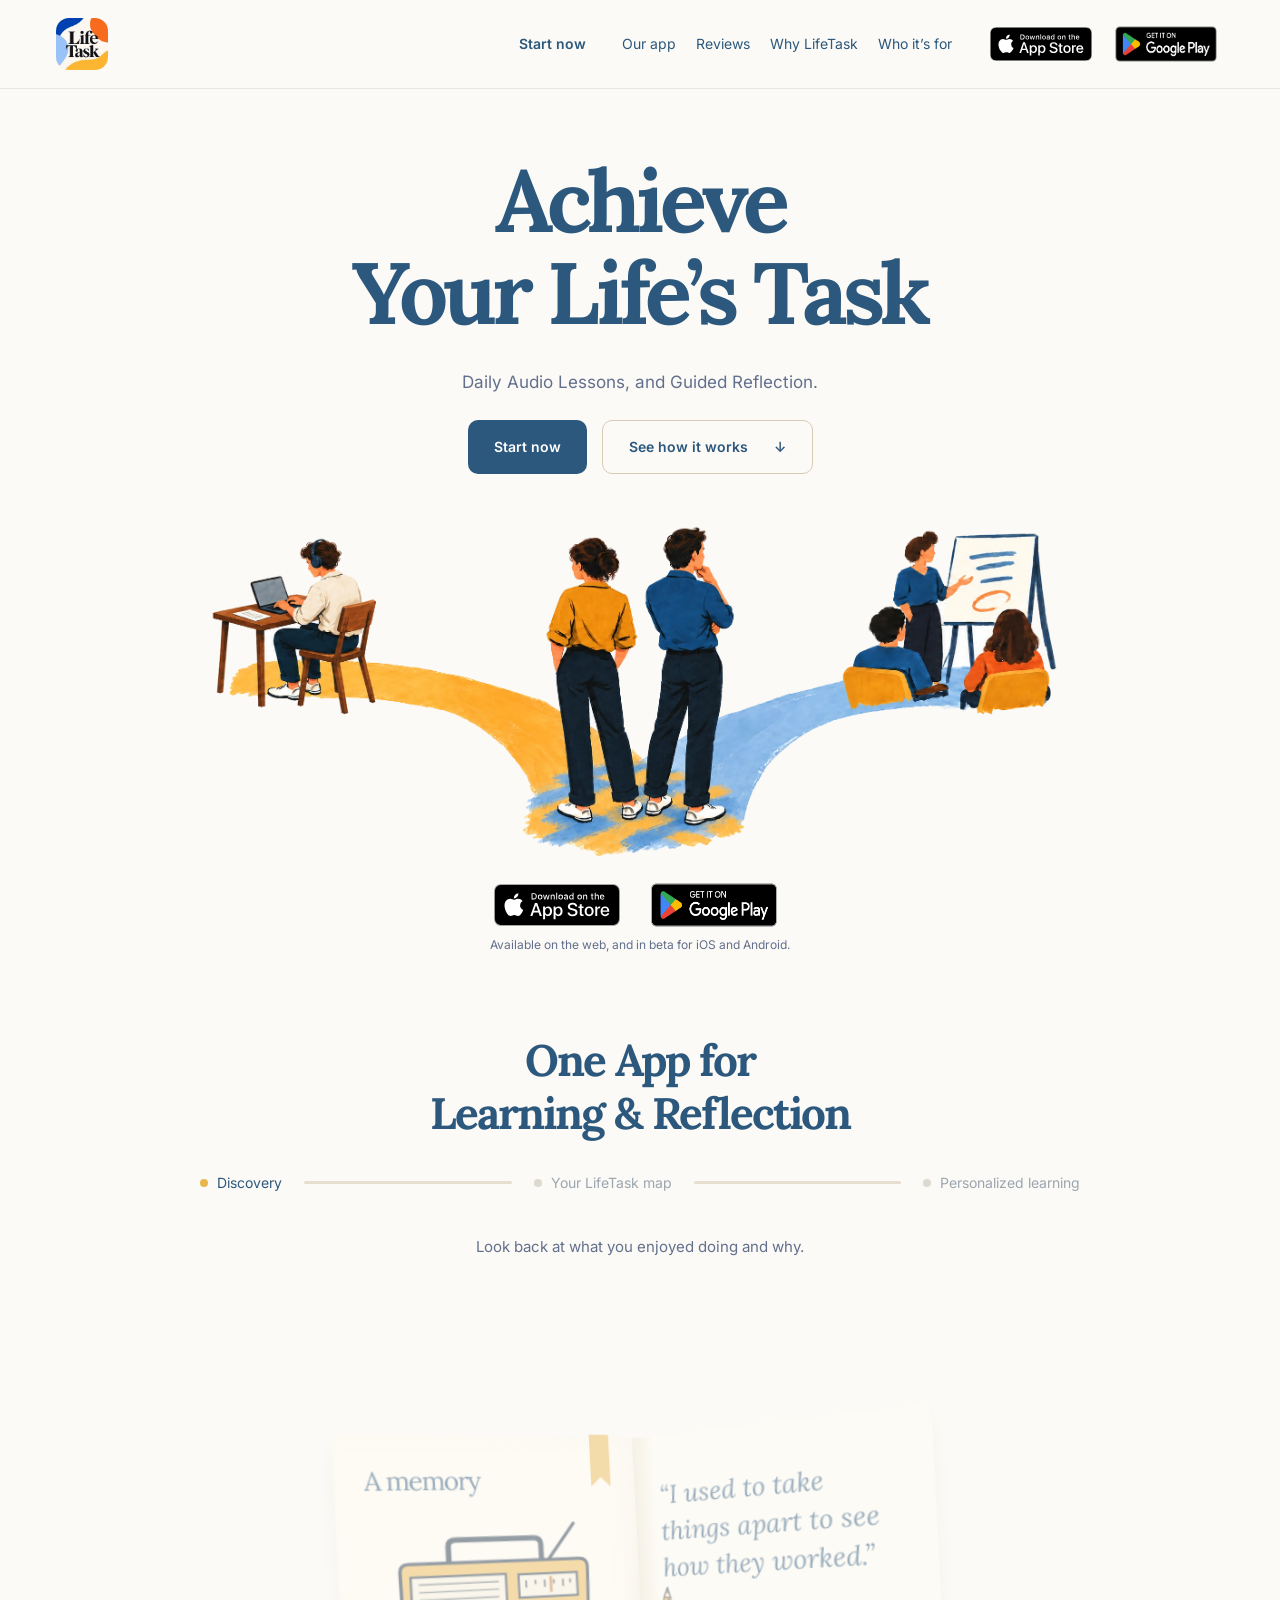
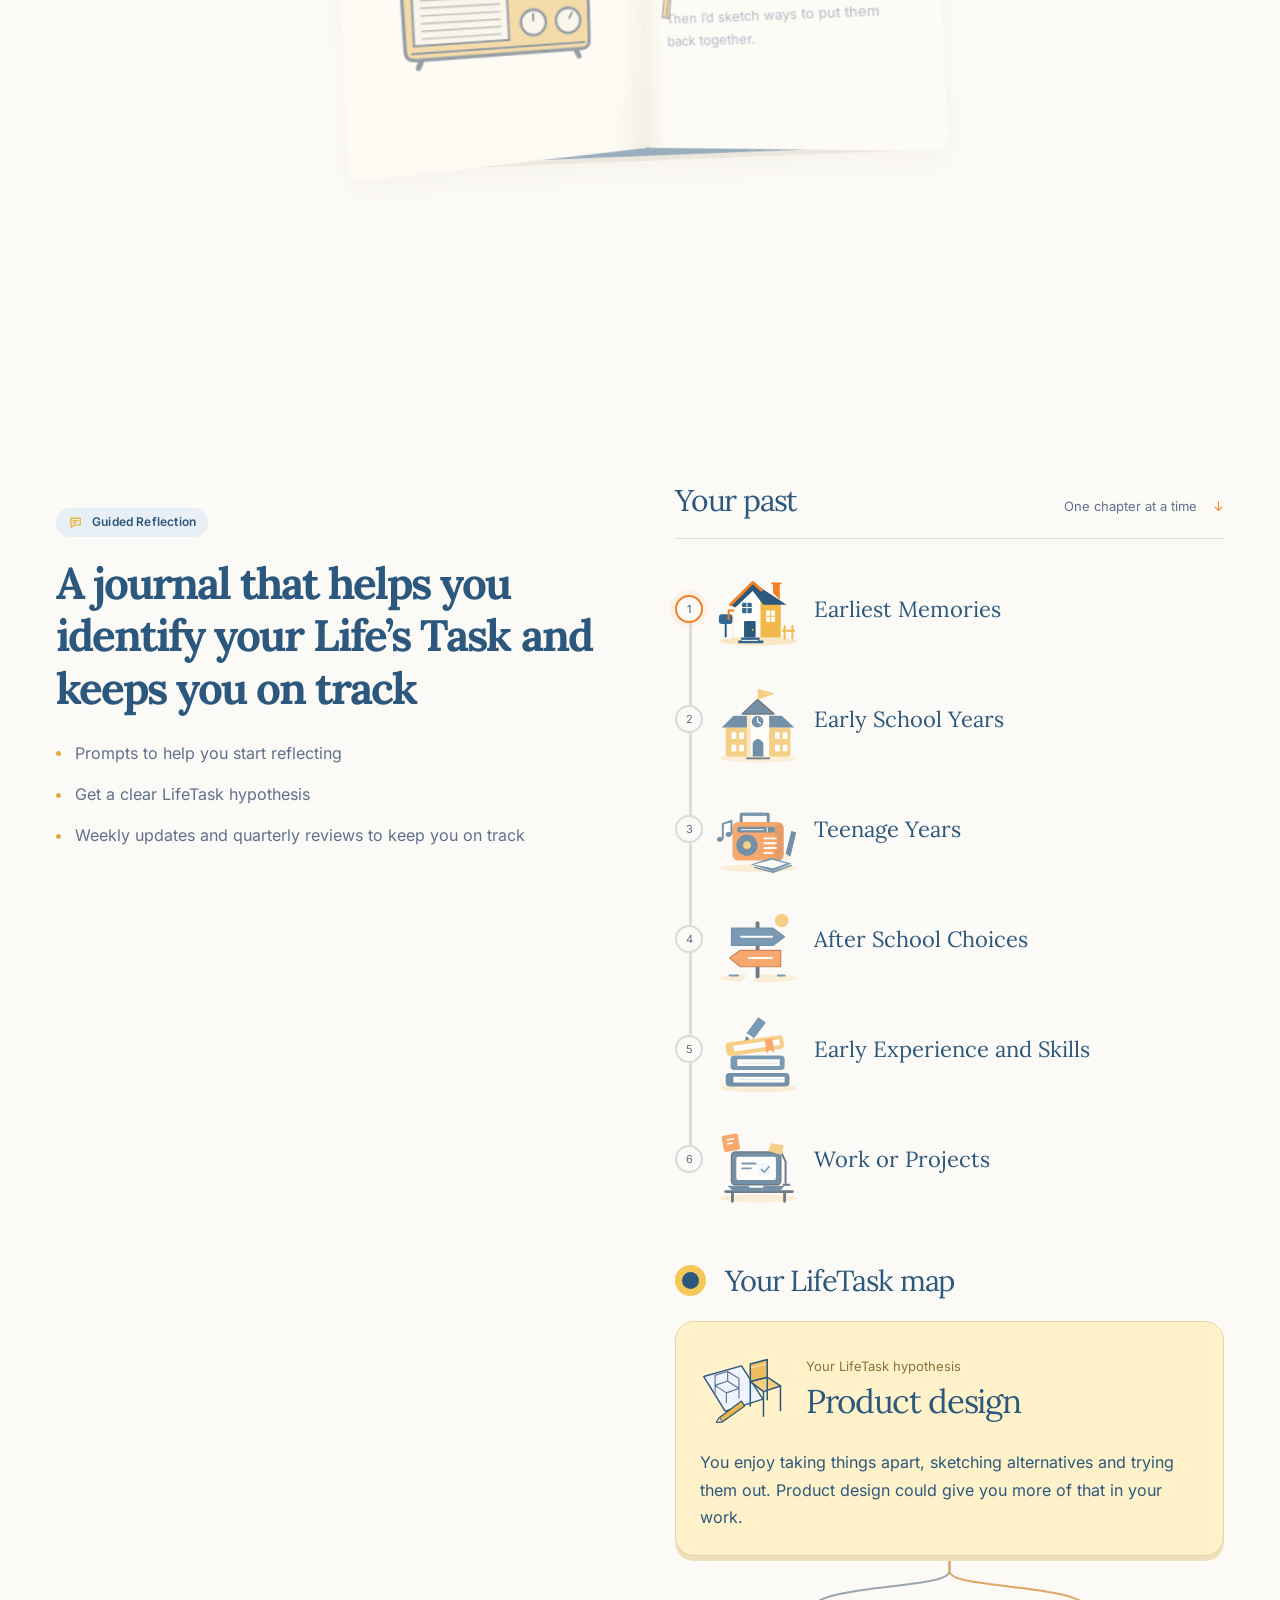
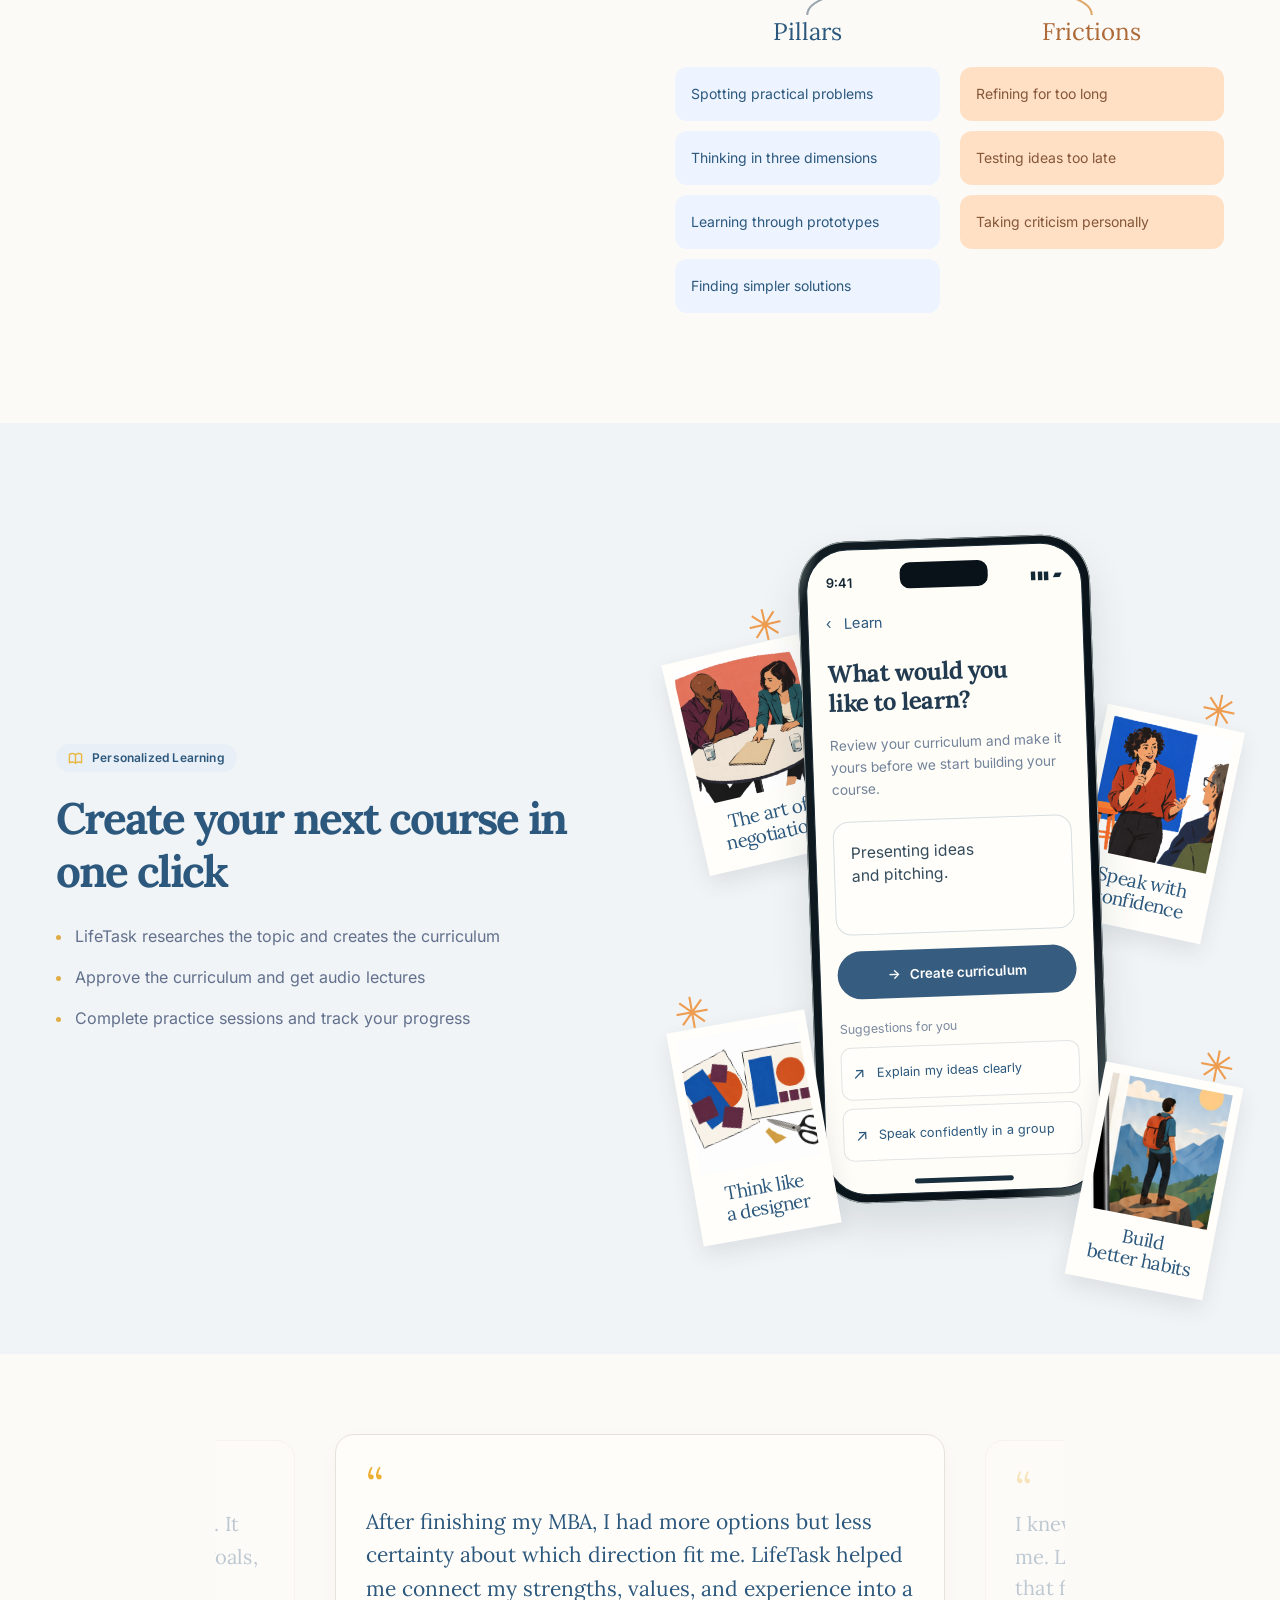
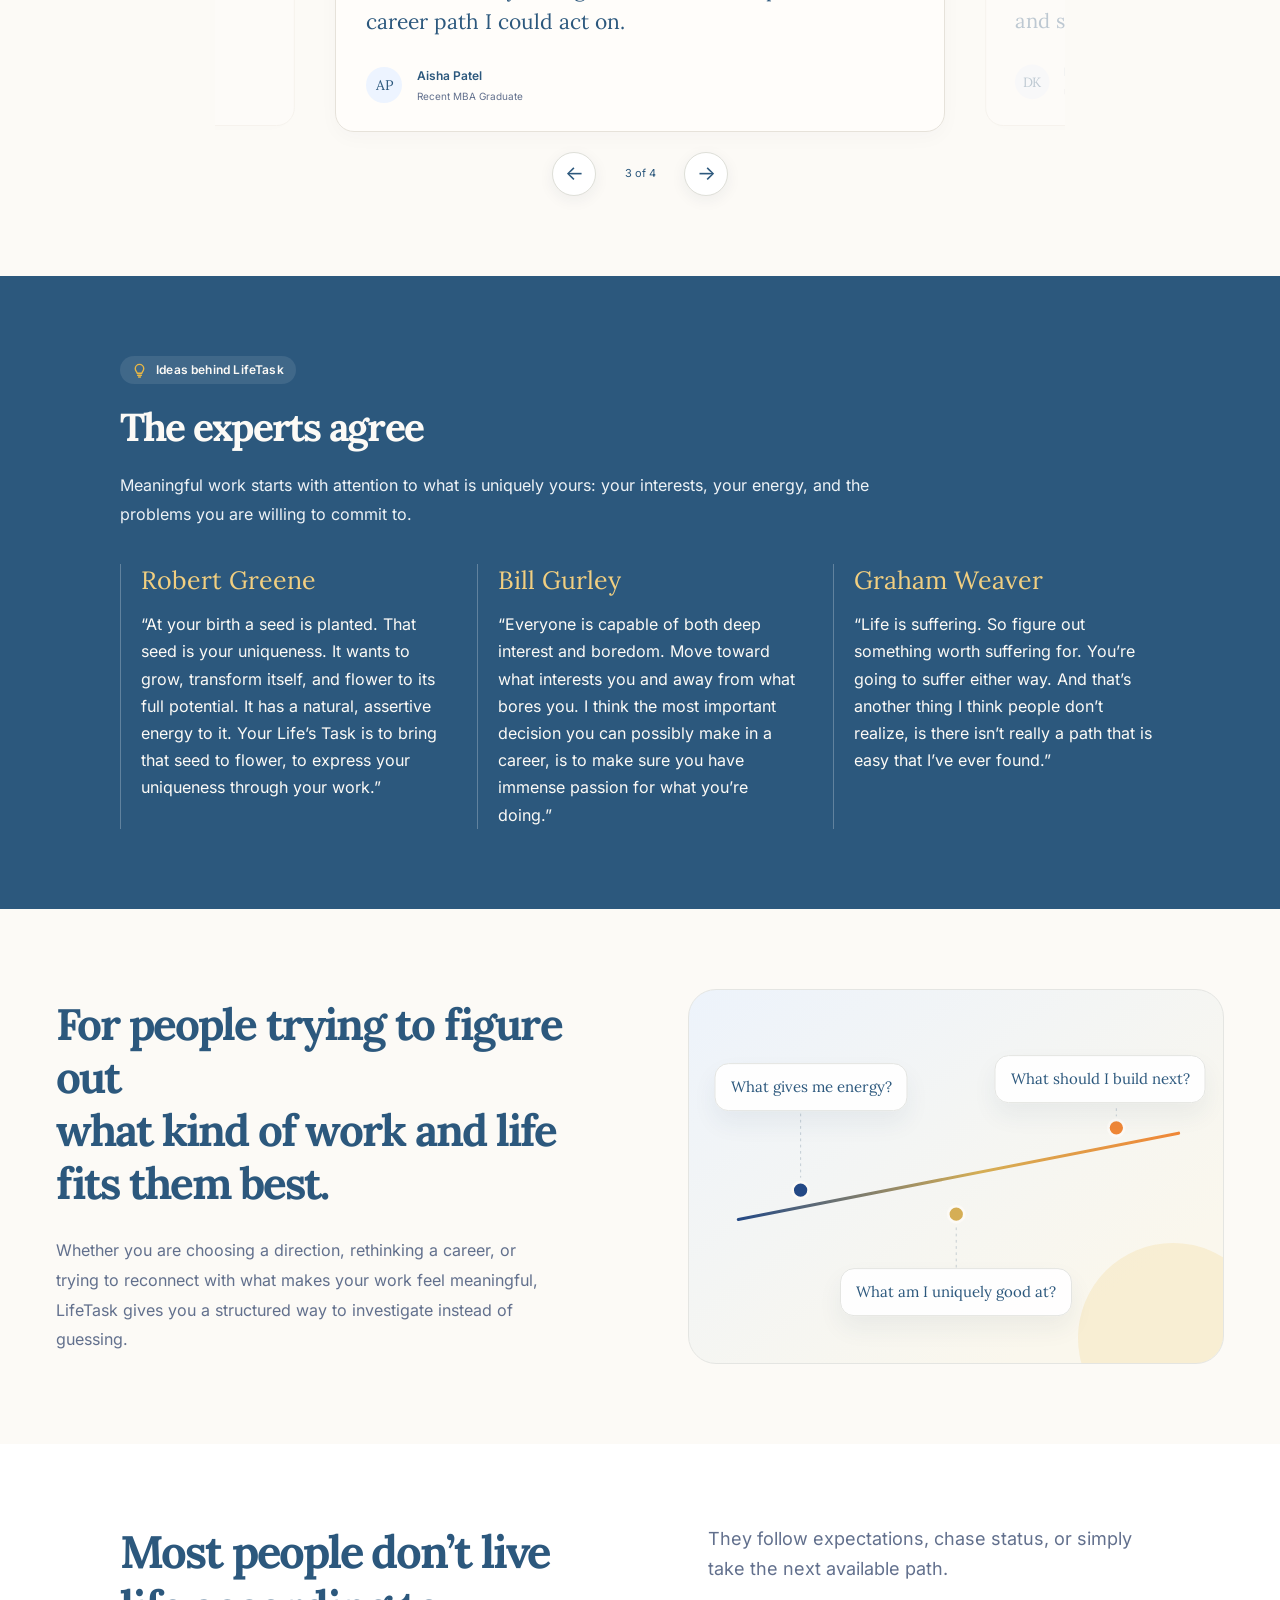
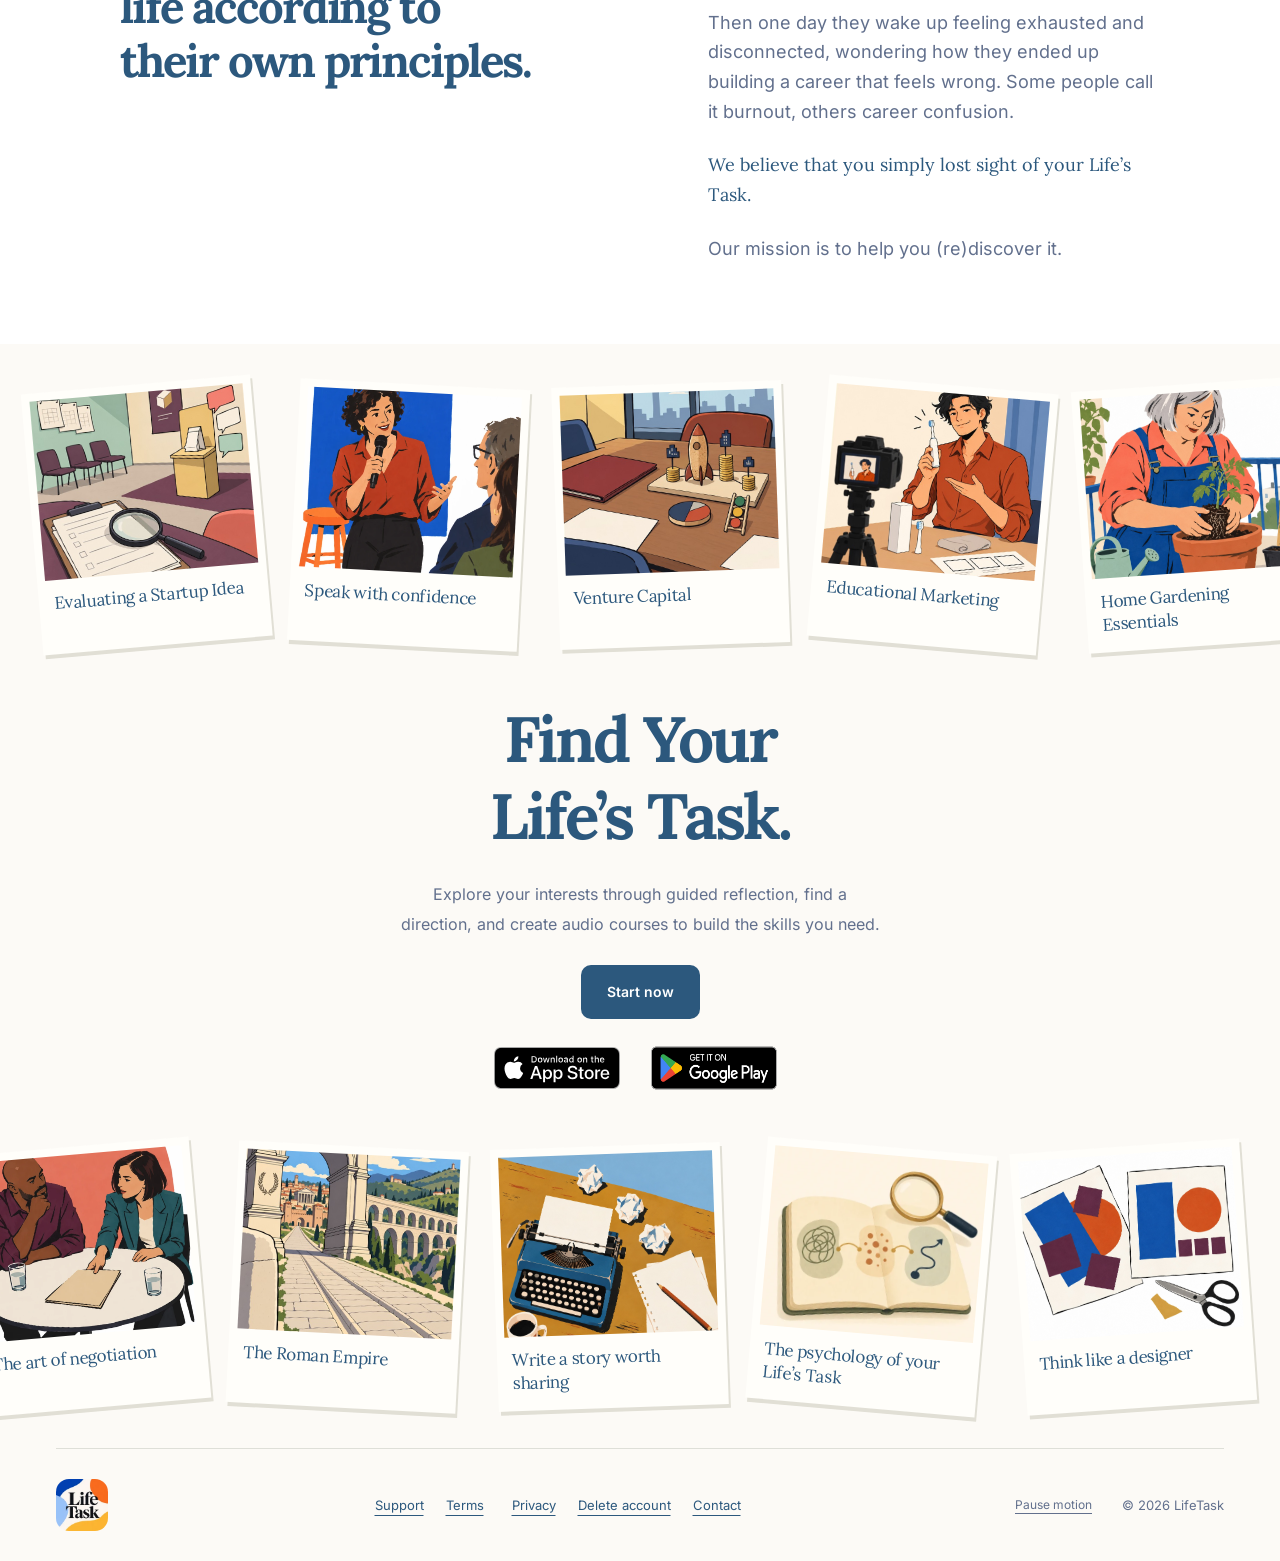
==== commit cb88f91b: "Enlarge course collage and strengthen visible card motion" ====
--- a/index.html
+++ b/index.html
@@ -18,7 +18,7 @@
 
 
 <link rel="stylesheet" href="palette.css?v=56">
-<link rel="stylesheet" href="atelier.css?v=58"><script src="atelier.js?v=58" defer=""></script><link rel="stylesheet" href="course-collage.css?v=1"><script src="course-collage.js?v=1" defer></script></head>
+<link rel="stylesheet" href="atelier.css?v=58"><script src="atelier.js?v=58" defer=""></script><link rel="stylesheet" href="course-collage.css?v=2"><script src="course-collage.js?v=2" defer></script></head>
 <body>
 <a class="skip-link" href="#main">Skip to content</a>
 <svg class="svg-defs" xmlns="http://www.w3.org/2000/svg" aria-hidden="true"><defs>
--- a/course-collage.css
+++ b/course-collage.css
@@ -27,3 +27,11 @@
 .cc-design .cc-spark{left:8%;right:auto}
 @media(max-width:700px){.course-collage{max-width:430px}.course-collage-scene{margin-top:8px}.learning-band .feature{gap:20px}}
 @media(prefers-reduced-motion:reduce){.cc-phone{transform:rotate(-2deg)}.cc-card{transform:rotate(var(--cc-tilt))}}
+
+/* Give the collage the same visual weight as the discovery illustrations. */
+@media(min-width:1051px){.learning-band #learning-feature{max-width:1240px;grid-template-columns:minmax(0,1fr) minmax(0,540px);gap:56px}.course-collage{max-width:540px}}
+.cc-card{animation:cc-card-float 5.5s ease-in-out infinite alternate;animation-play-state:paused}
+.cc-speaking{animation-delay:-2.2s}.cc-design{animation-delay:-3.8s}.cc-habits{animation-delay:-1.3s}
+.cc-motion-active .cc-card{animation-play-state:running}
+@keyframes cc-card-float{from{transform:translateY(calc(var(--cc-drift) - 8px)) rotate(calc(var(--cc-tilt) - 1.5deg))}to{transform:translateY(calc(var(--cc-drift) + 8px)) rotate(calc(var(--cc-tilt) + 1.5deg))}}
+@media(prefers-reduced-motion:reduce){.cc-card{animation:none}}
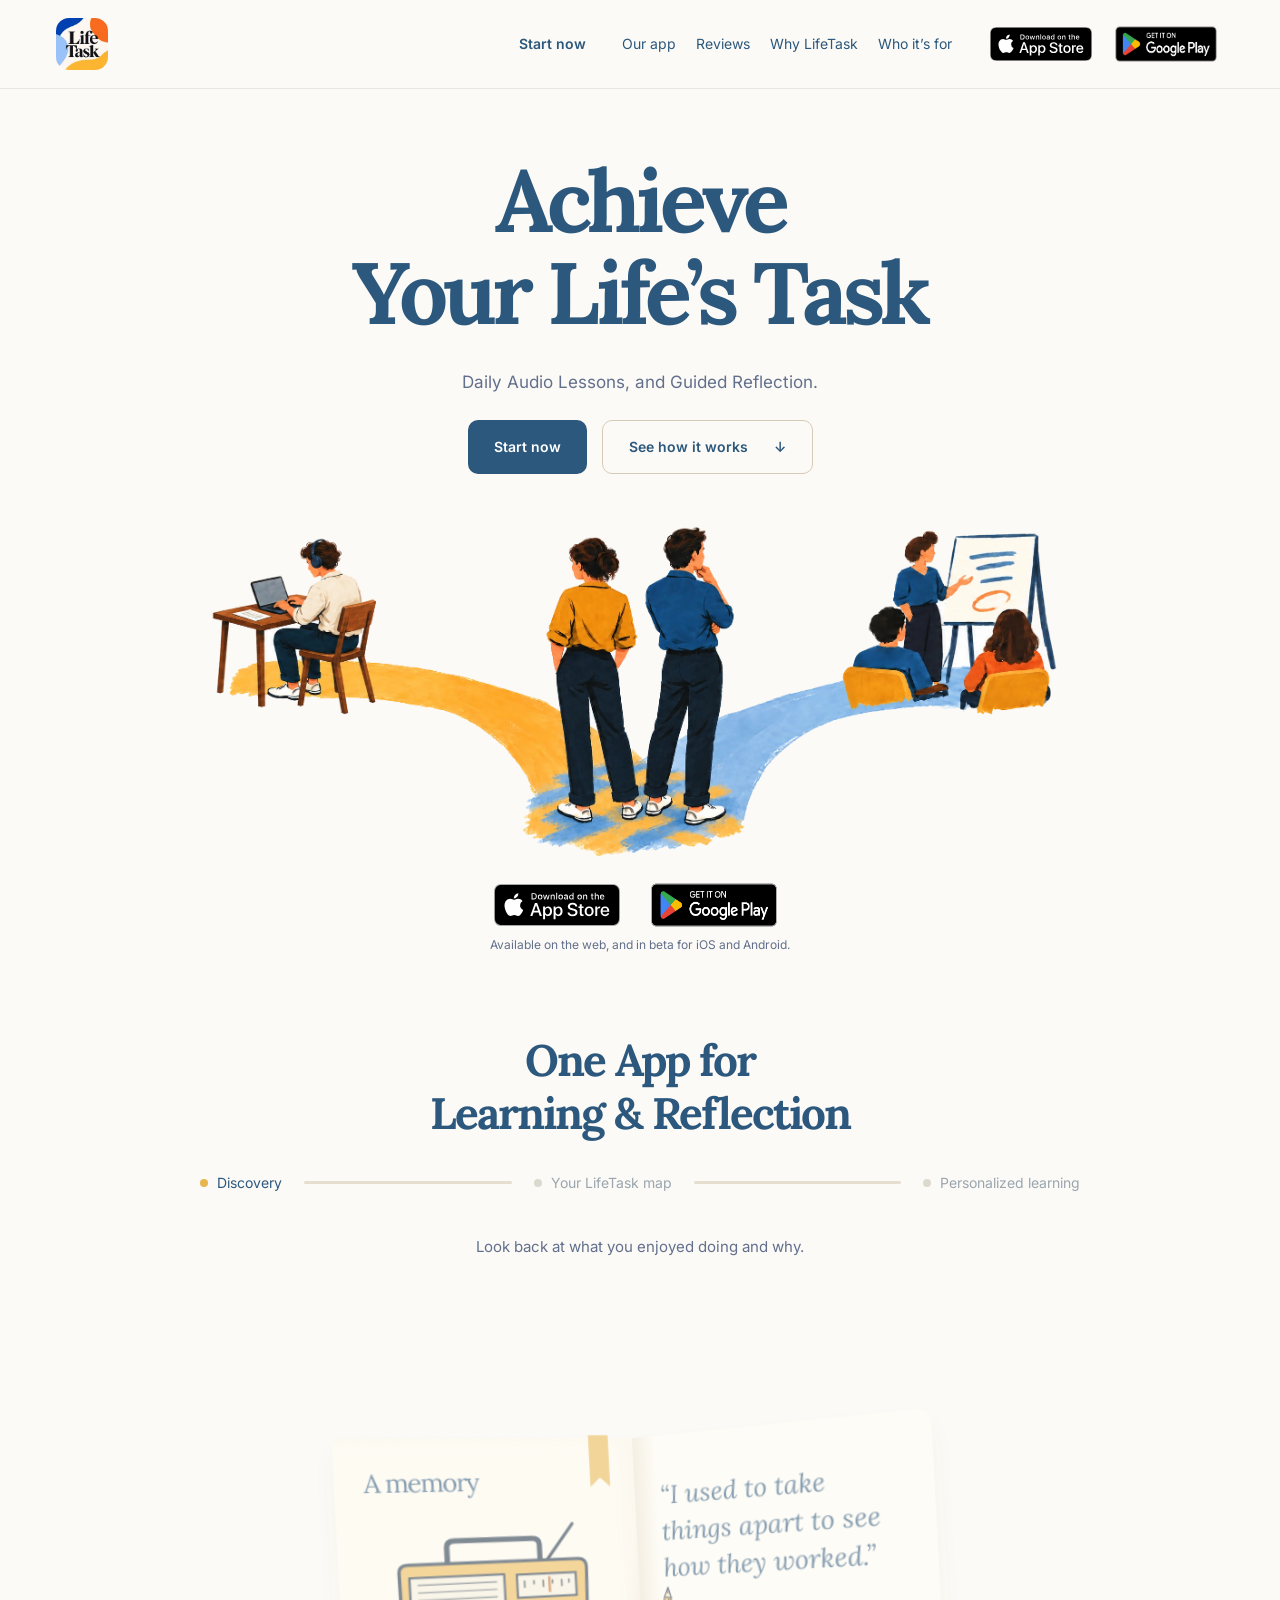
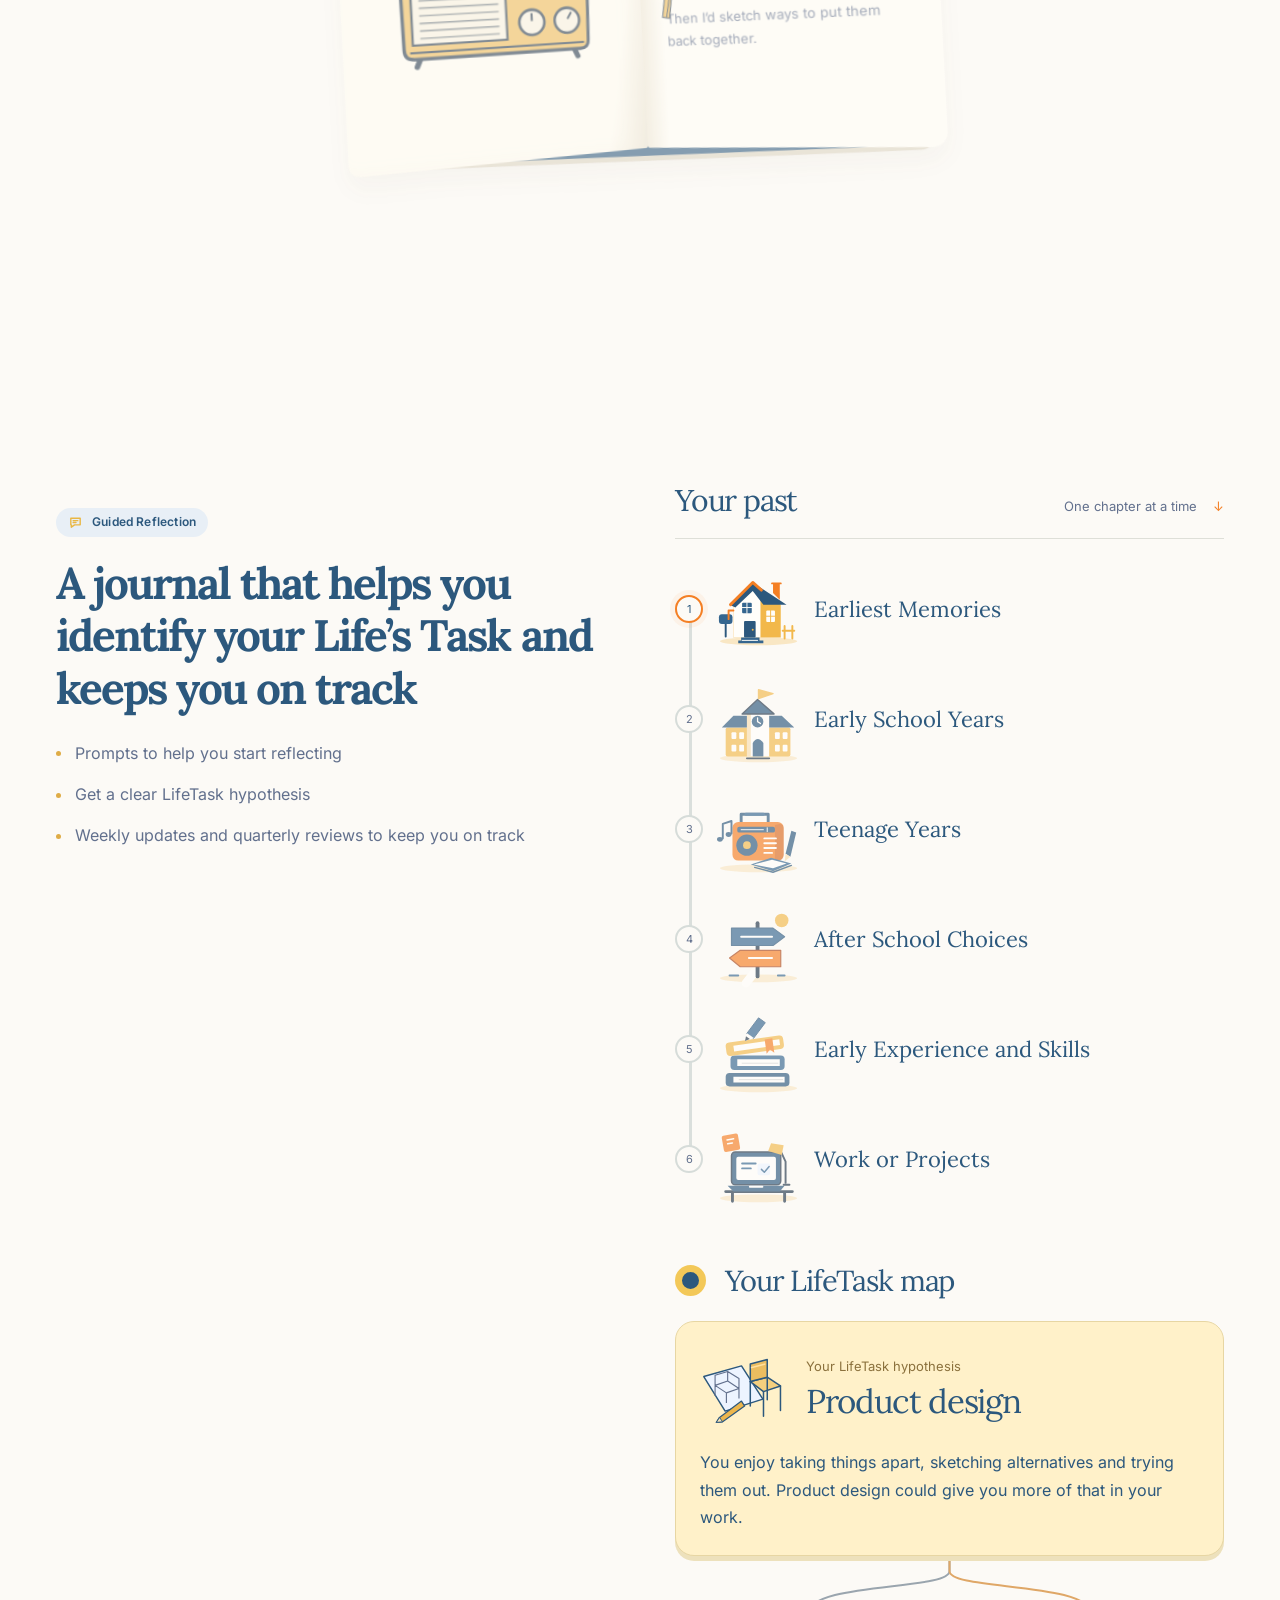
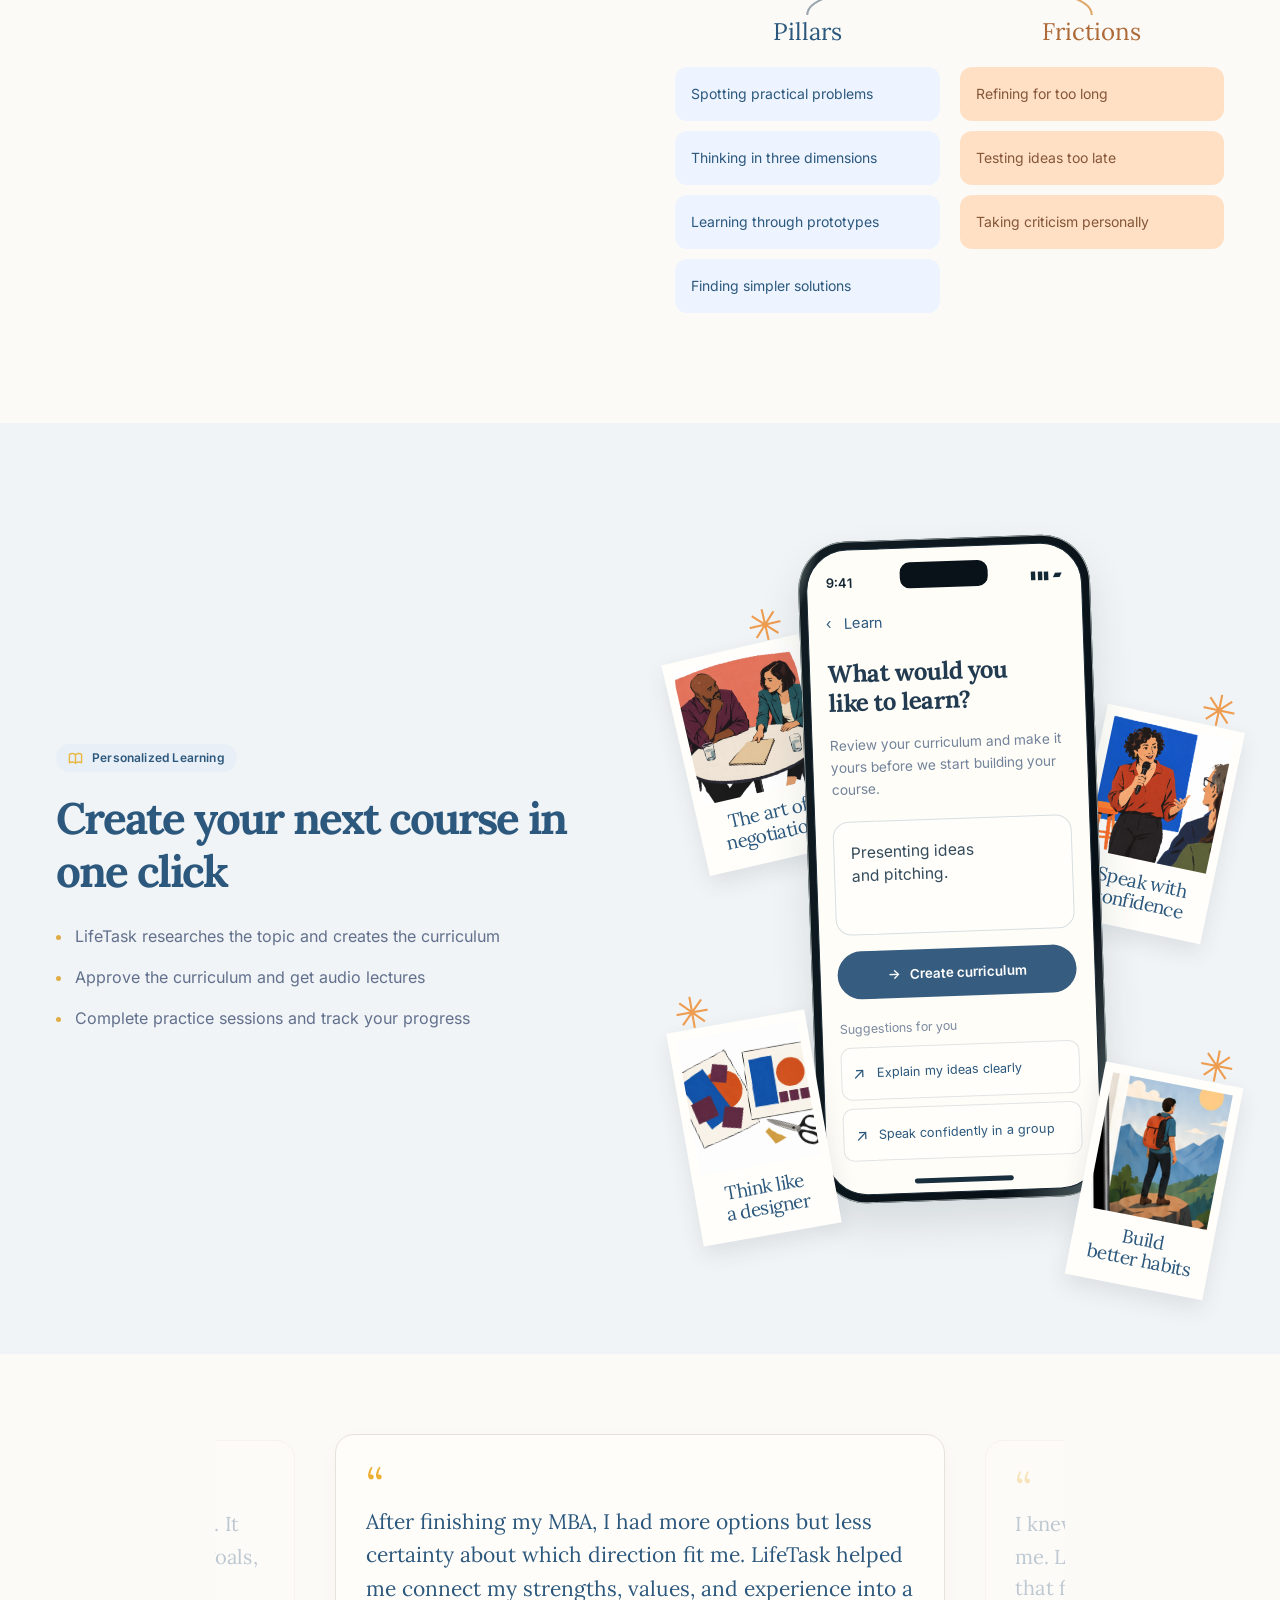
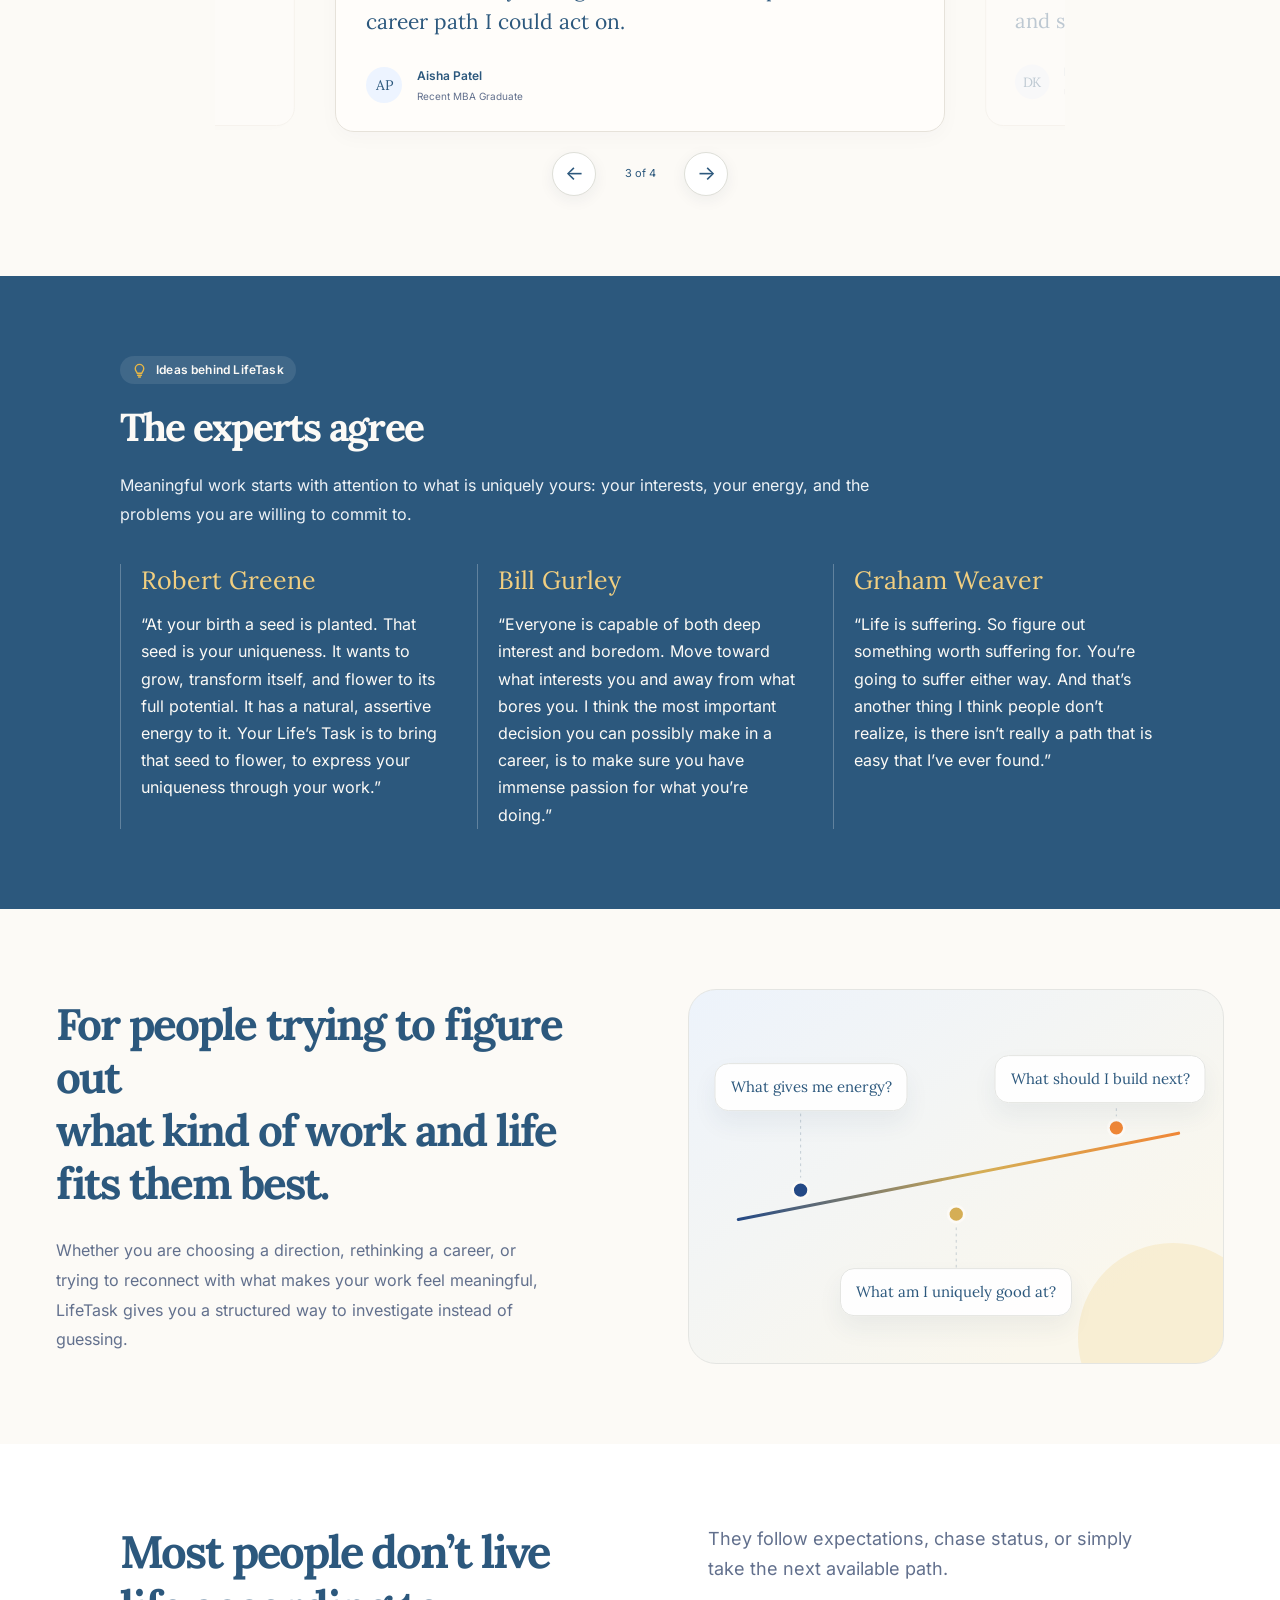
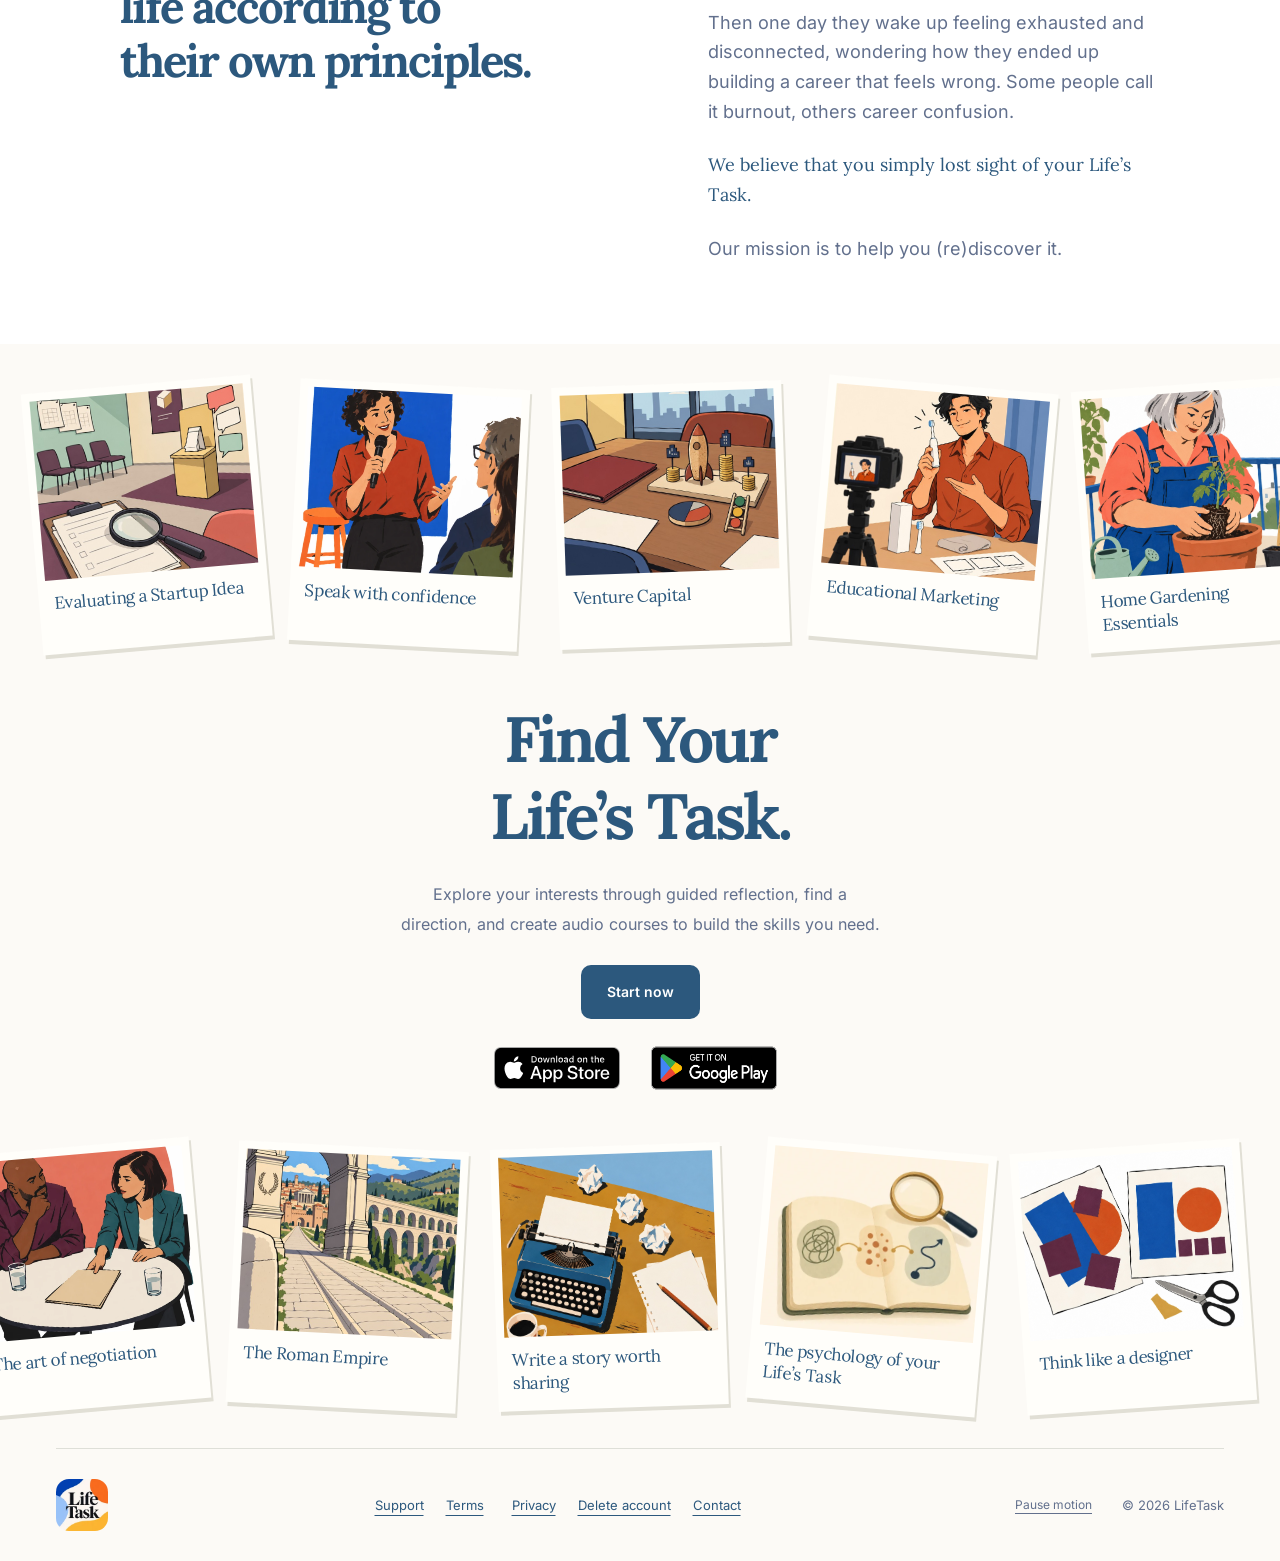
==== commit 2a33e41c: "Use subtle lift for highlighted navigation action" ====
--- a/index.html
+++ b/index.html
@@ -18,7 +18,7 @@
 
 
 <link rel="stylesheet" href="palette.css?v=56">
-<link rel="stylesheet" href="atelier.css?v=58"><script src="atelier.js?v=58" defer=""></script><link rel="stylesheet" href="course-collage.css?v=2"><script src="course-collage.js?v=2" defer></script></head>
+<link rel="stylesheet" href="atelier.css?v=59"><script src="atelier.js?v=58" defer=""></script><link rel="stylesheet" href="course-collage.css?v=2"><script src="course-collage.js?v=2" defer></script></head>
 <body>
 <a class="skip-link" href="#main">Skip to content</a>
 <svg class="svg-defs" xmlns="http://www.w3.org/2000/svg" aria-hidden="true"><defs>
--- a/atelier.css
+++ b/atelier.css
@@ -673,3 +673,8 @@
 .course-creation-image{width:100%;max-width:400px;margin:0 auto;align-self:center}
 .course-creation-image img{display:block;width:100%;height:auto}
 @media(max-width:700px){.course-creation-image{max-width:360px}}
+/* Highlighted navigation action uses button motion, without the link underline. */
+.site-header.has-start-button .nav-links .web-app-link::after{content:none}
+.site-header.has-start-button .nav-links .web-app-link{transition:transform .2s ease,background .2s ease,color .2s ease}
+@media(hover:hover){.site-header.has-start-button .nav-links .web-app-link:hover{transform:translateY(-2px);text-decoration:none}}
+@media(prefers-reduced-motion:reduce){.site-header.has-start-button .nav-links .web-app-link{transition:none}.site-header.has-start-button .nav-links .web-app-link:hover{transform:none}}
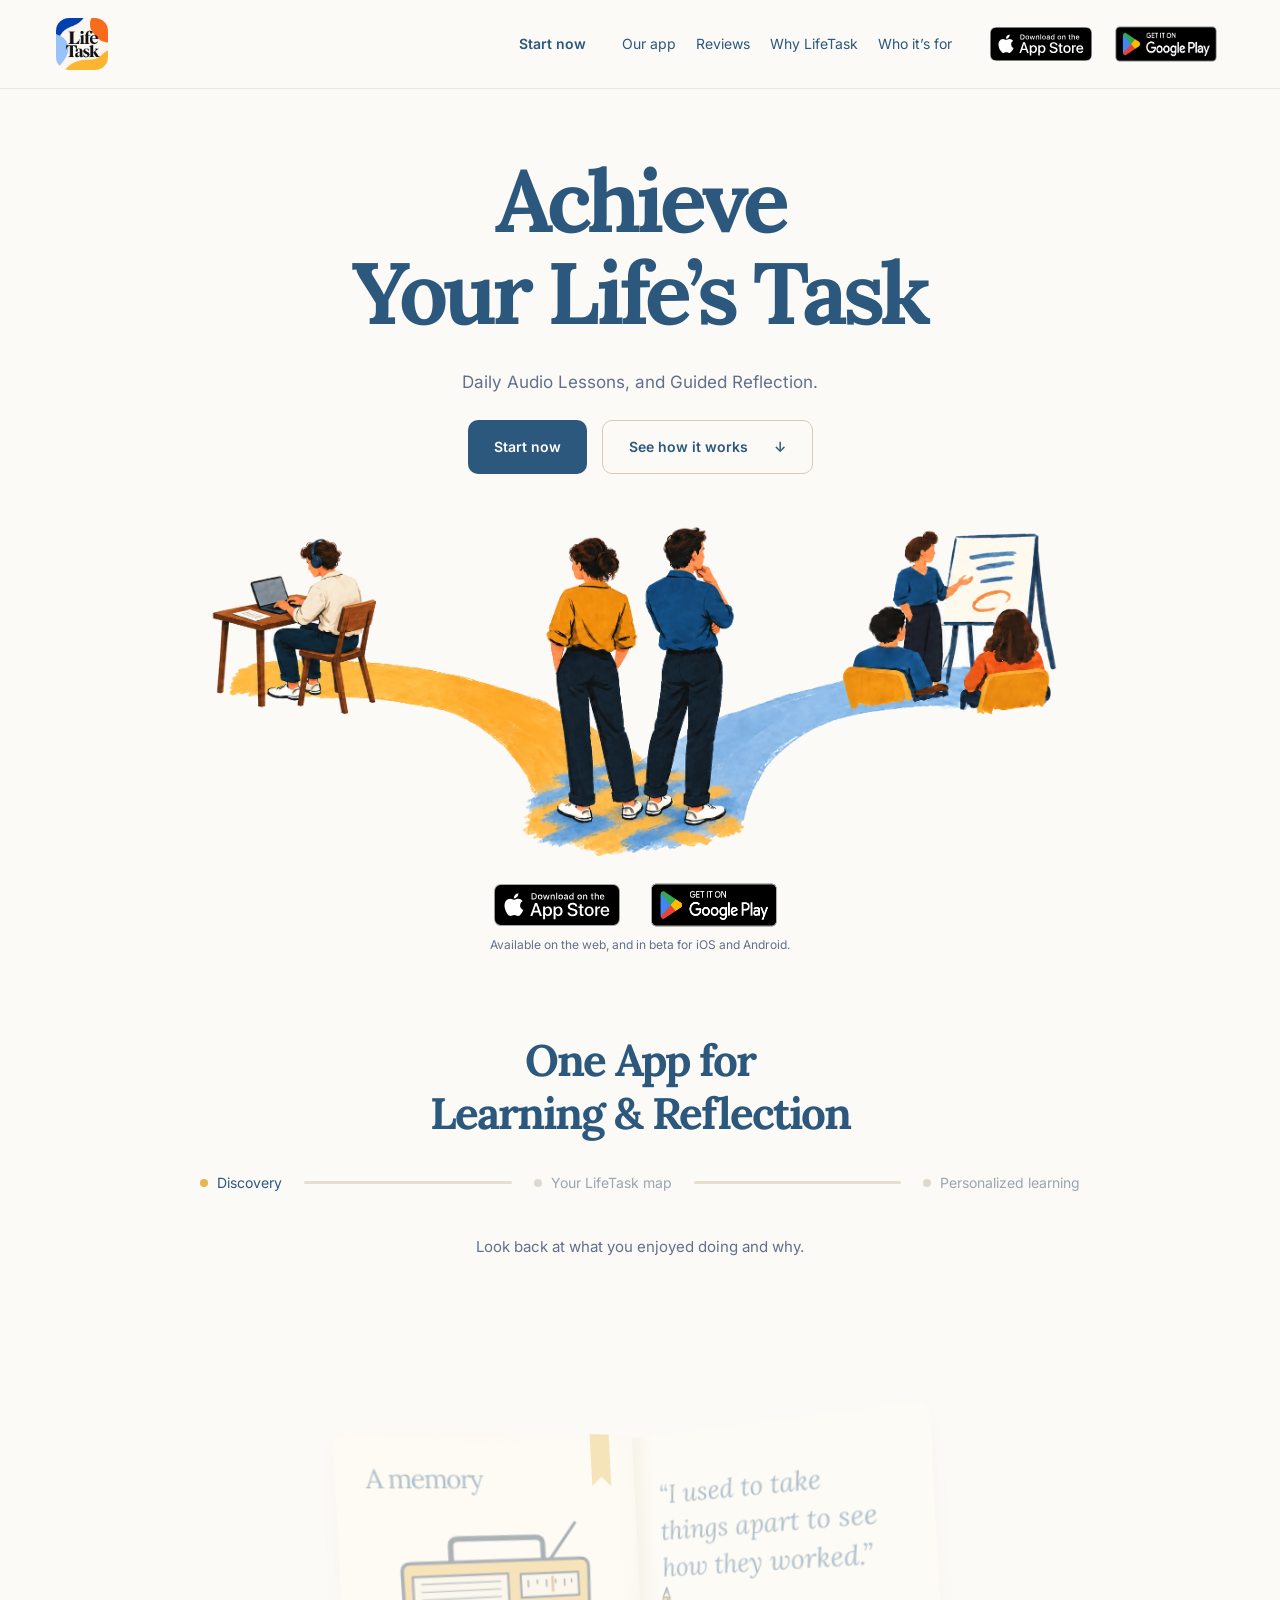
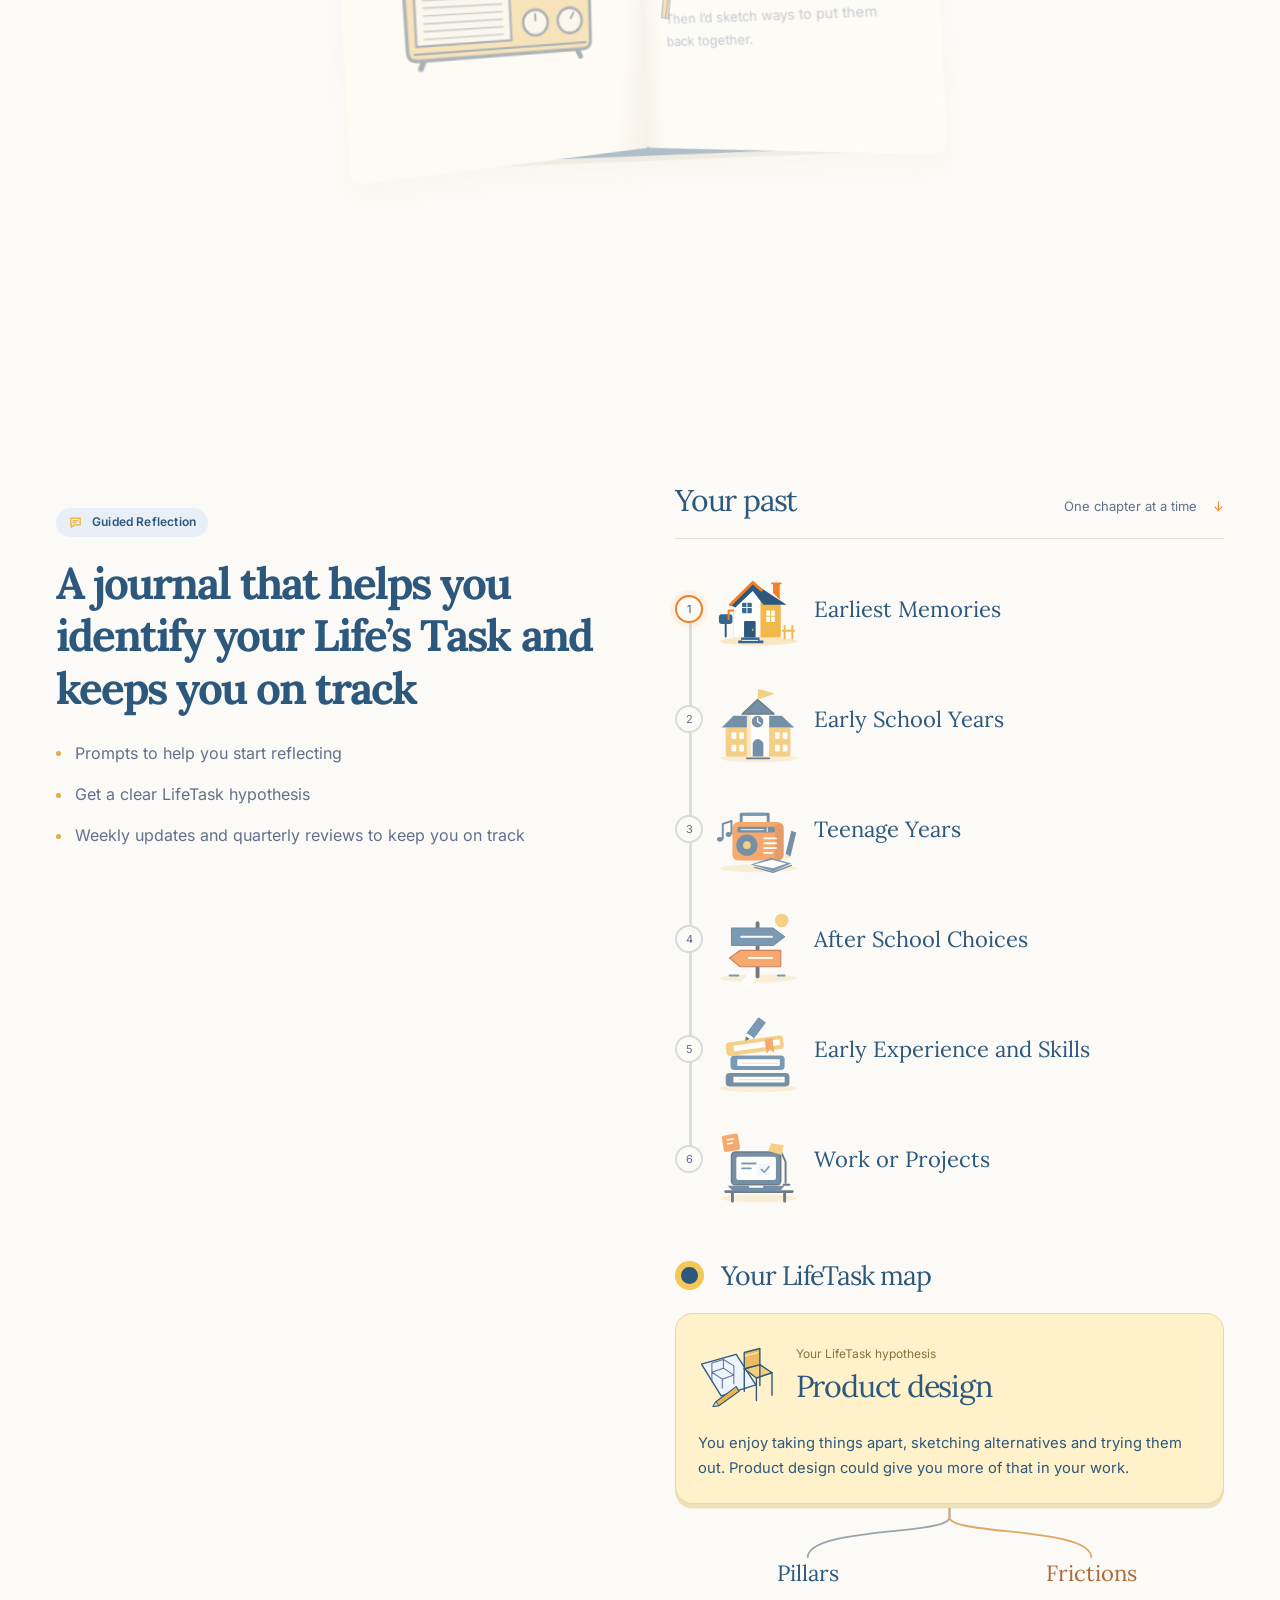
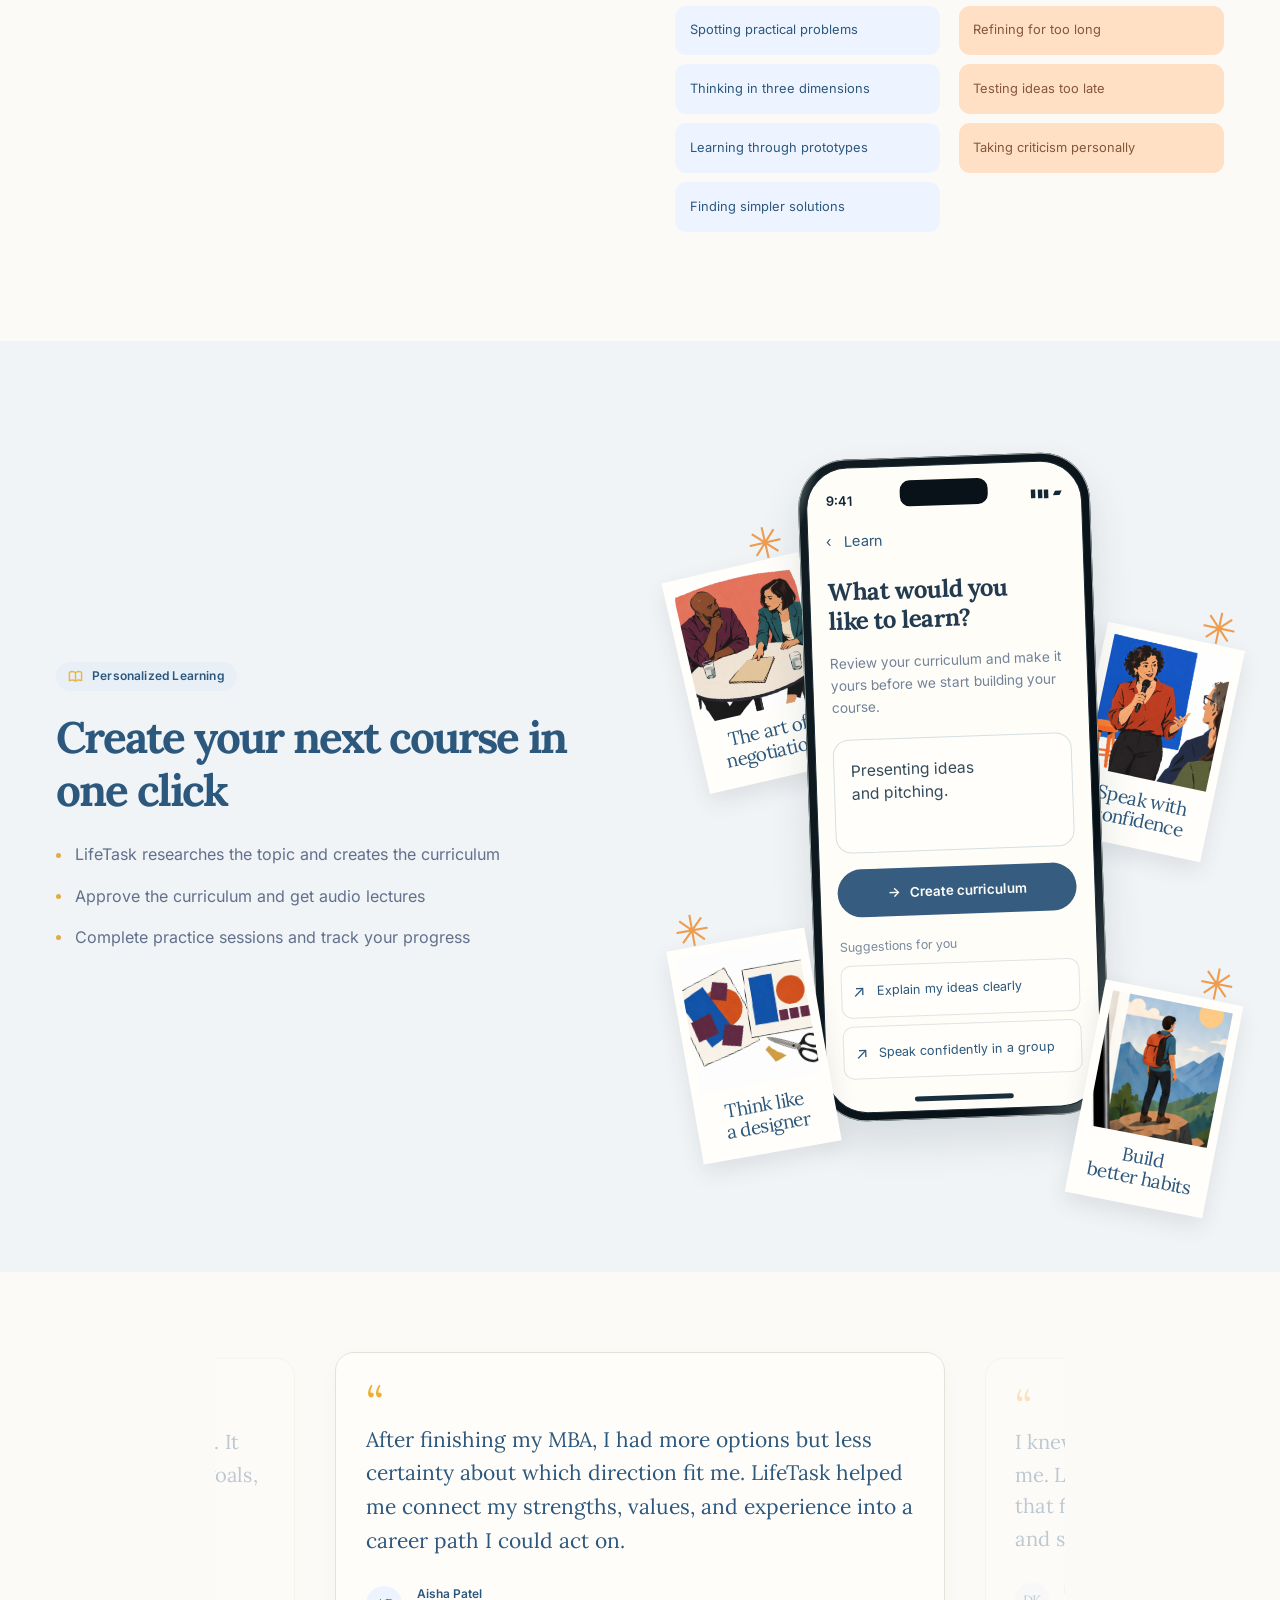
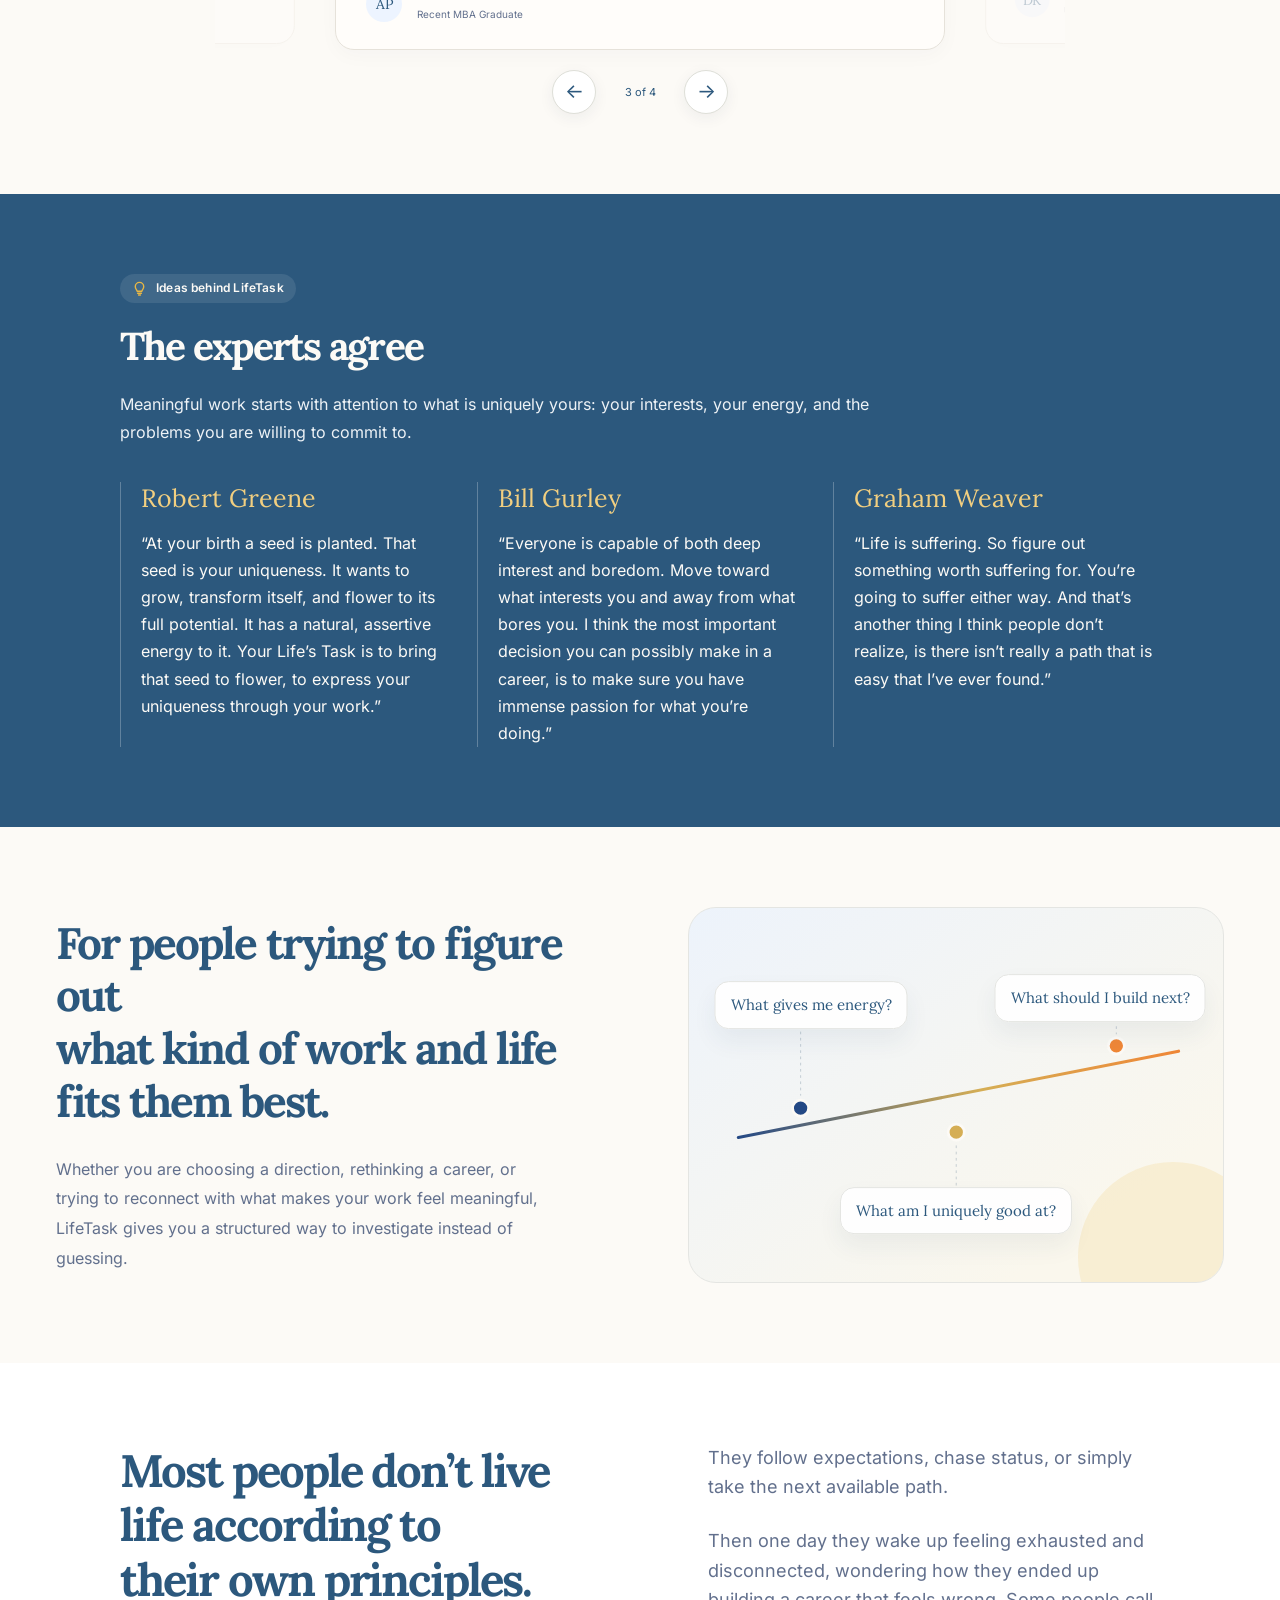
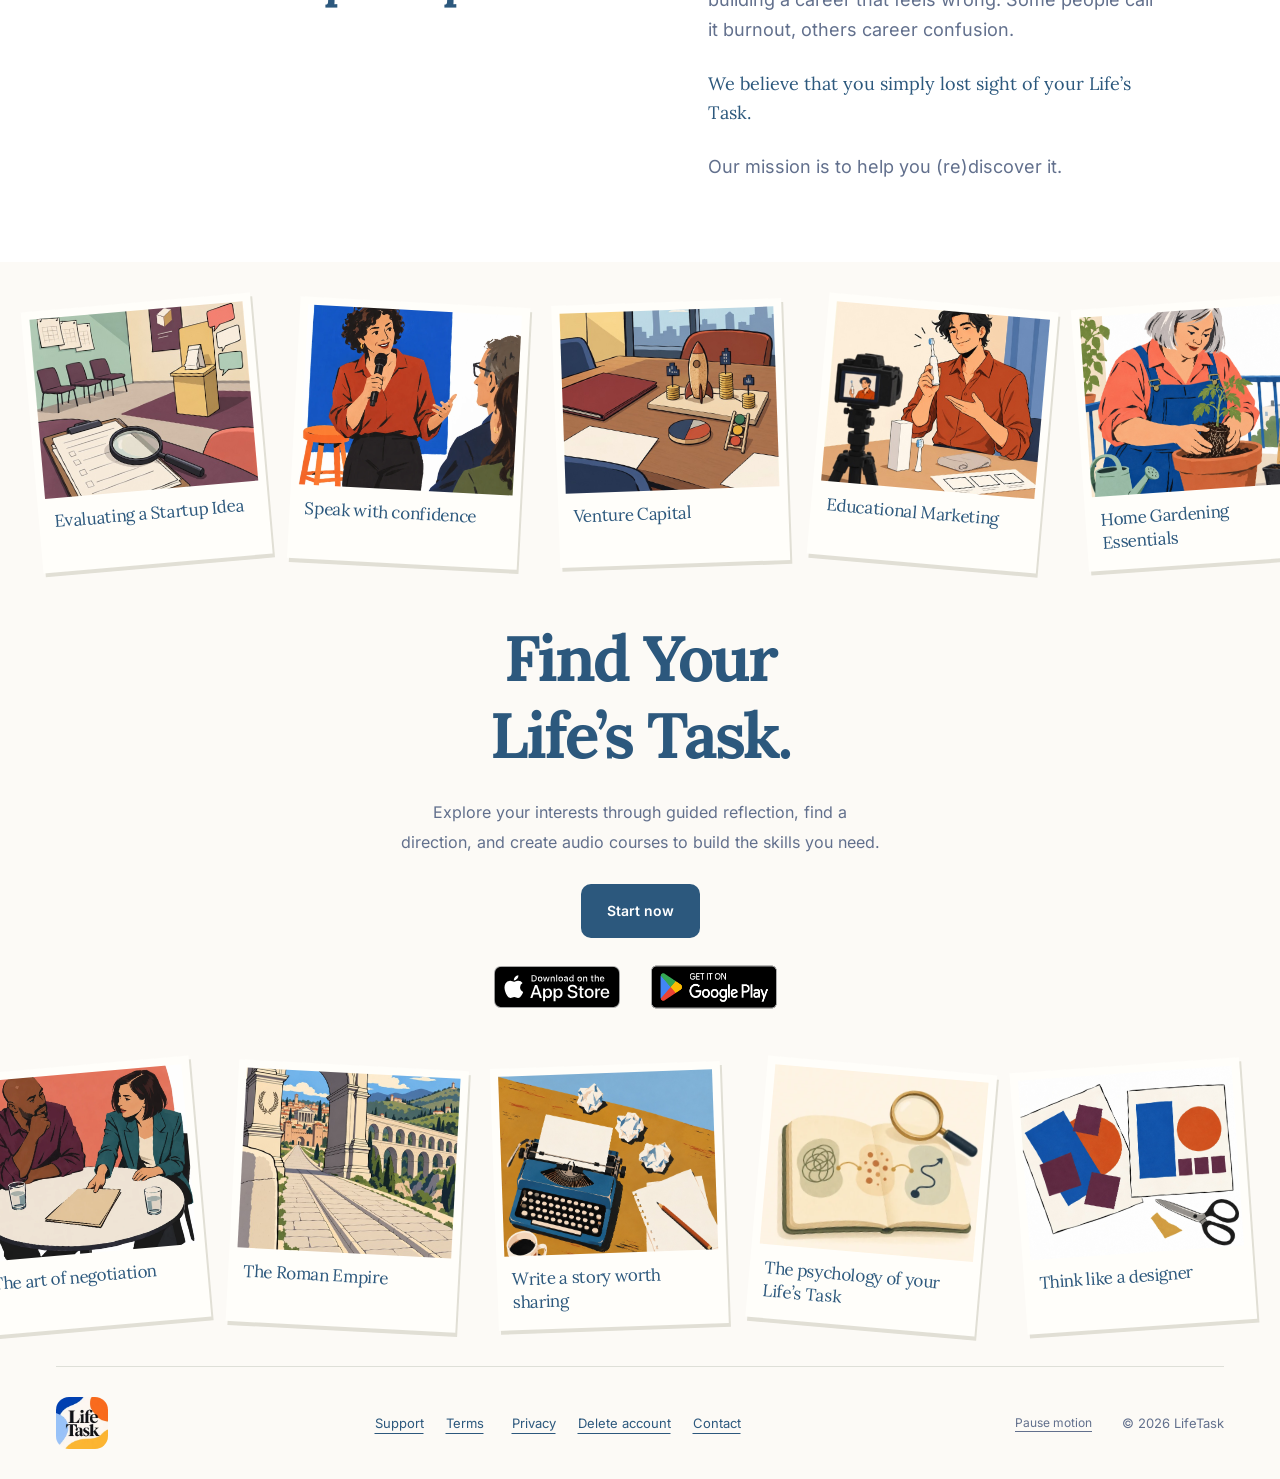
==== commit 1931f878: "Reduce LifeTask map illustration size" ====
--- a/index.html
+++ b/index.html
@@ -18,7 +18,7 @@
 
 
 <link rel="stylesheet" href="palette.css?v=56">
-<link rel="stylesheet" href="atelier.css?v=59"><script src="atelier.js?v=58" defer=""></script><link rel="stylesheet" href="course-collage.css?v=2"><script src="course-collage.js?v=2" defer></script></head>
+<link rel="stylesheet" href="atelier.css?v=60"><script src="atelier.js?v=58" defer=""></script><link rel="stylesheet" href="course-collage.css?v=2"><script src="course-collage.js?v=2" defer></script></head>
 <body>
 <a class="skip-link" href="#main">Skip to content</a>
 <svg class="svg-defs" xmlns="http://www.w3.org/2000/svg" aria-hidden="true"><defs>
--- a/atelier.css
+++ b/atelier.css
@@ -678,3 +678,5 @@
 .site-header.has-start-button .nav-links .web-app-link{transition:transform .2s ease,background .2s ease,color .2s ease}
 @media(hover:hover){.site-header.has-start-button .nav-links .web-app-link:hover{transform:translateY(-2px);text-decoration:none}}
 @media(prefers-reduced-motion:reduce){.site-header.has-start-button .nav-links .web-app-link{transition:none}.site-header.has-start-button .nav-links .web-app-link:hover{transform:none}}
+/* Keep the LifeTask map slightly more compact at every screen size. */
+.discovery-map.assembled-map{zoom:.92;width:100%}
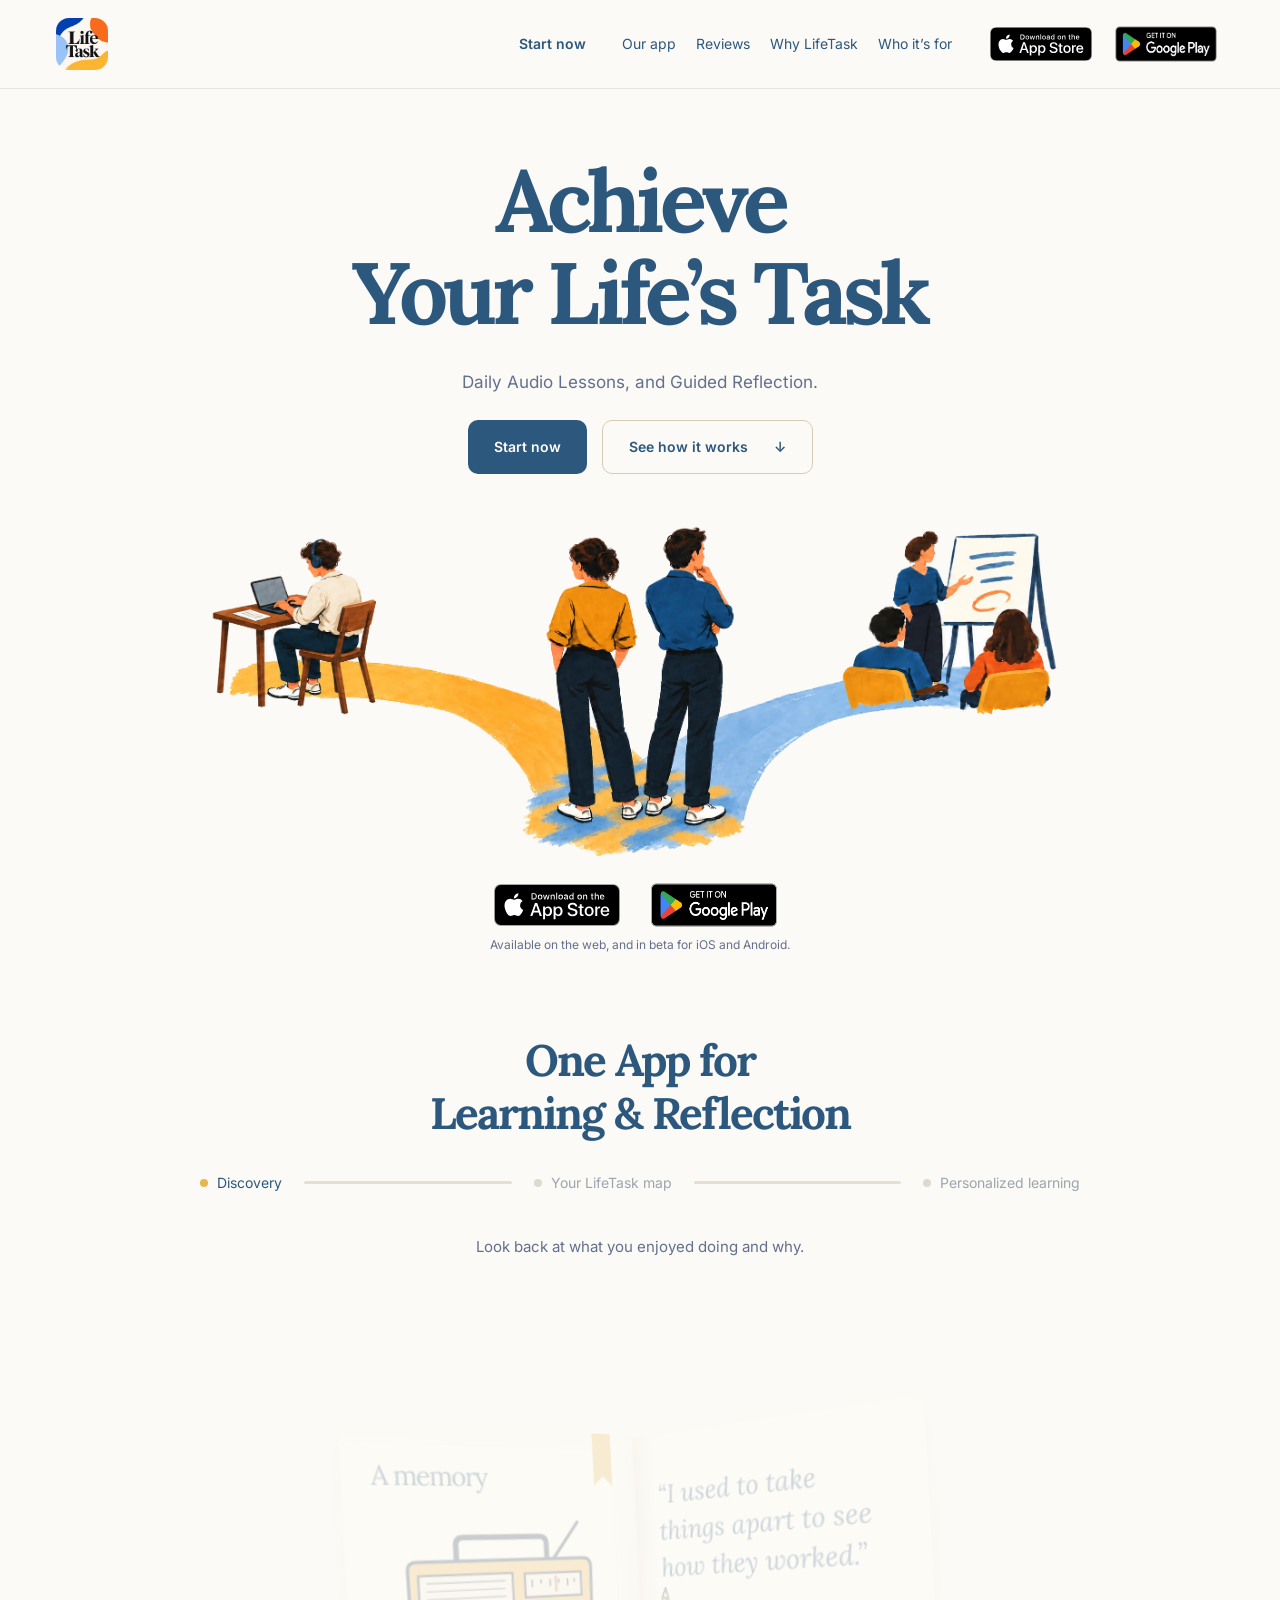
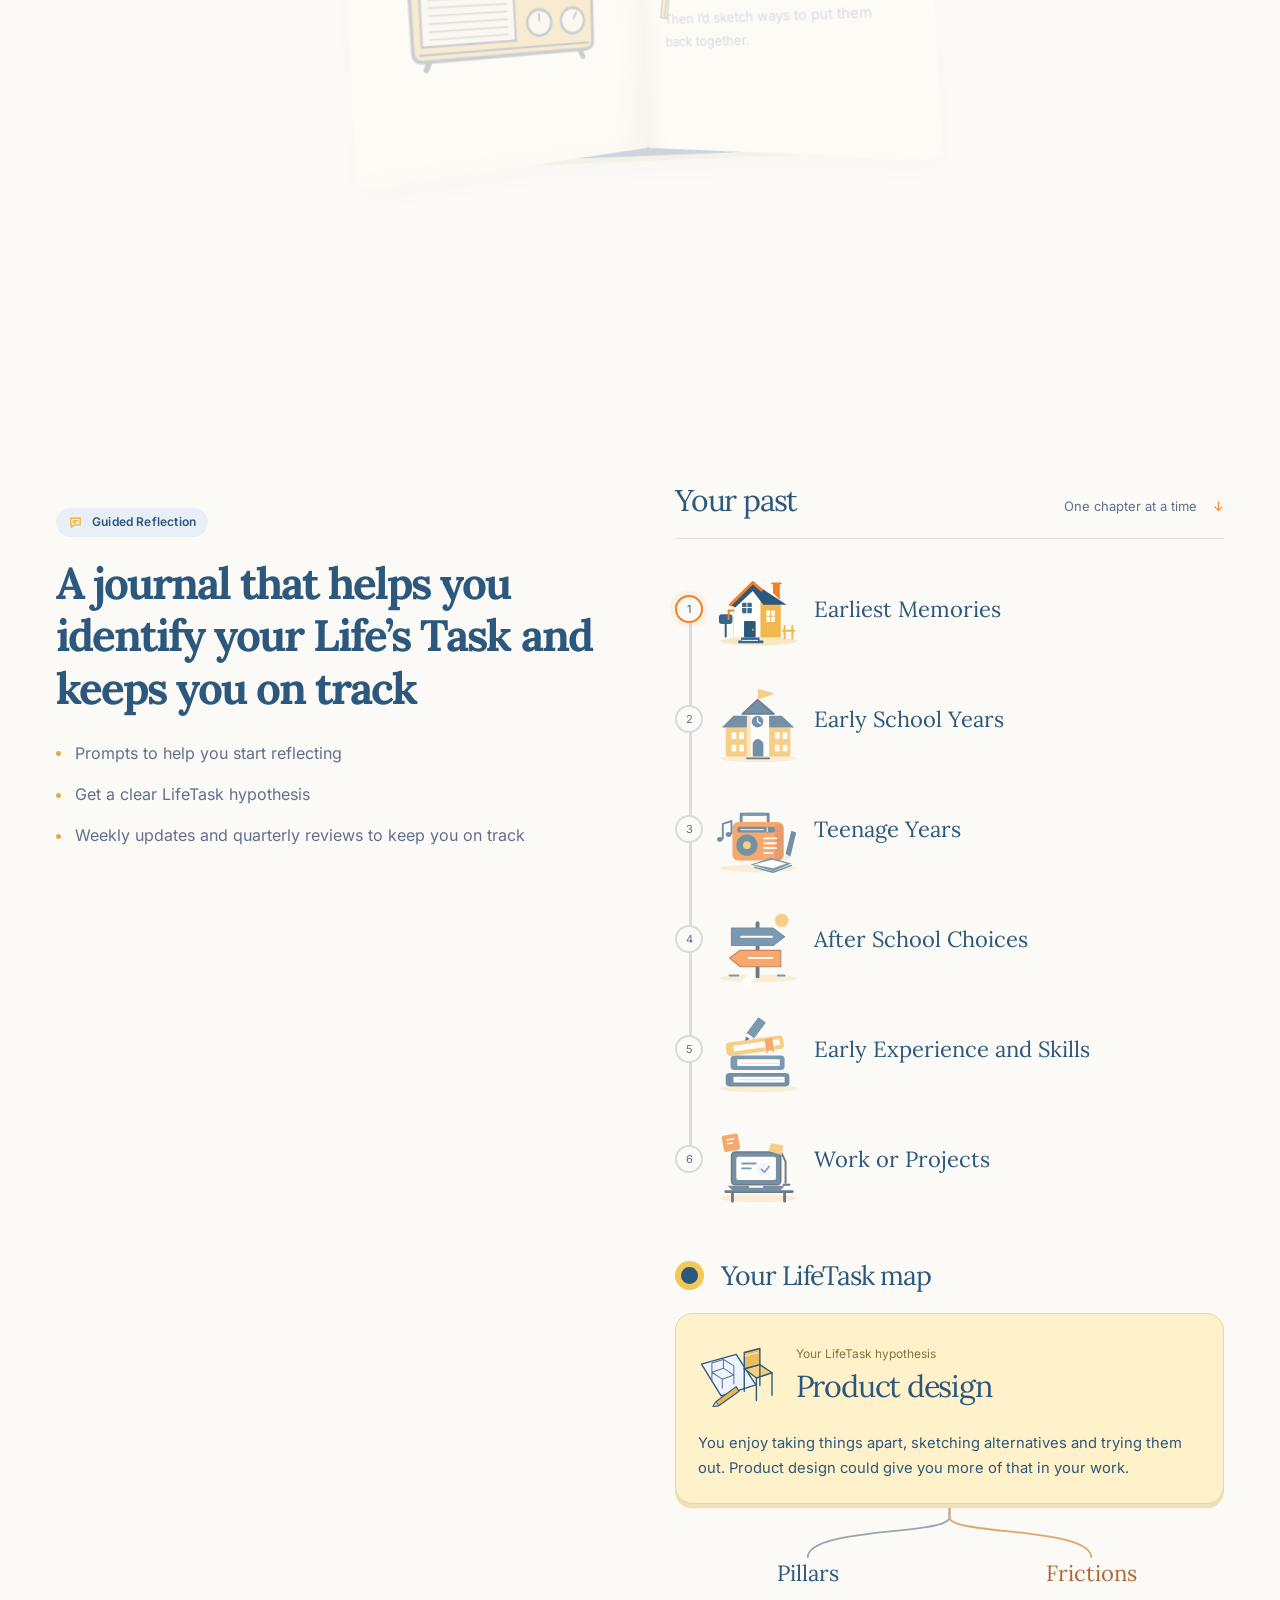
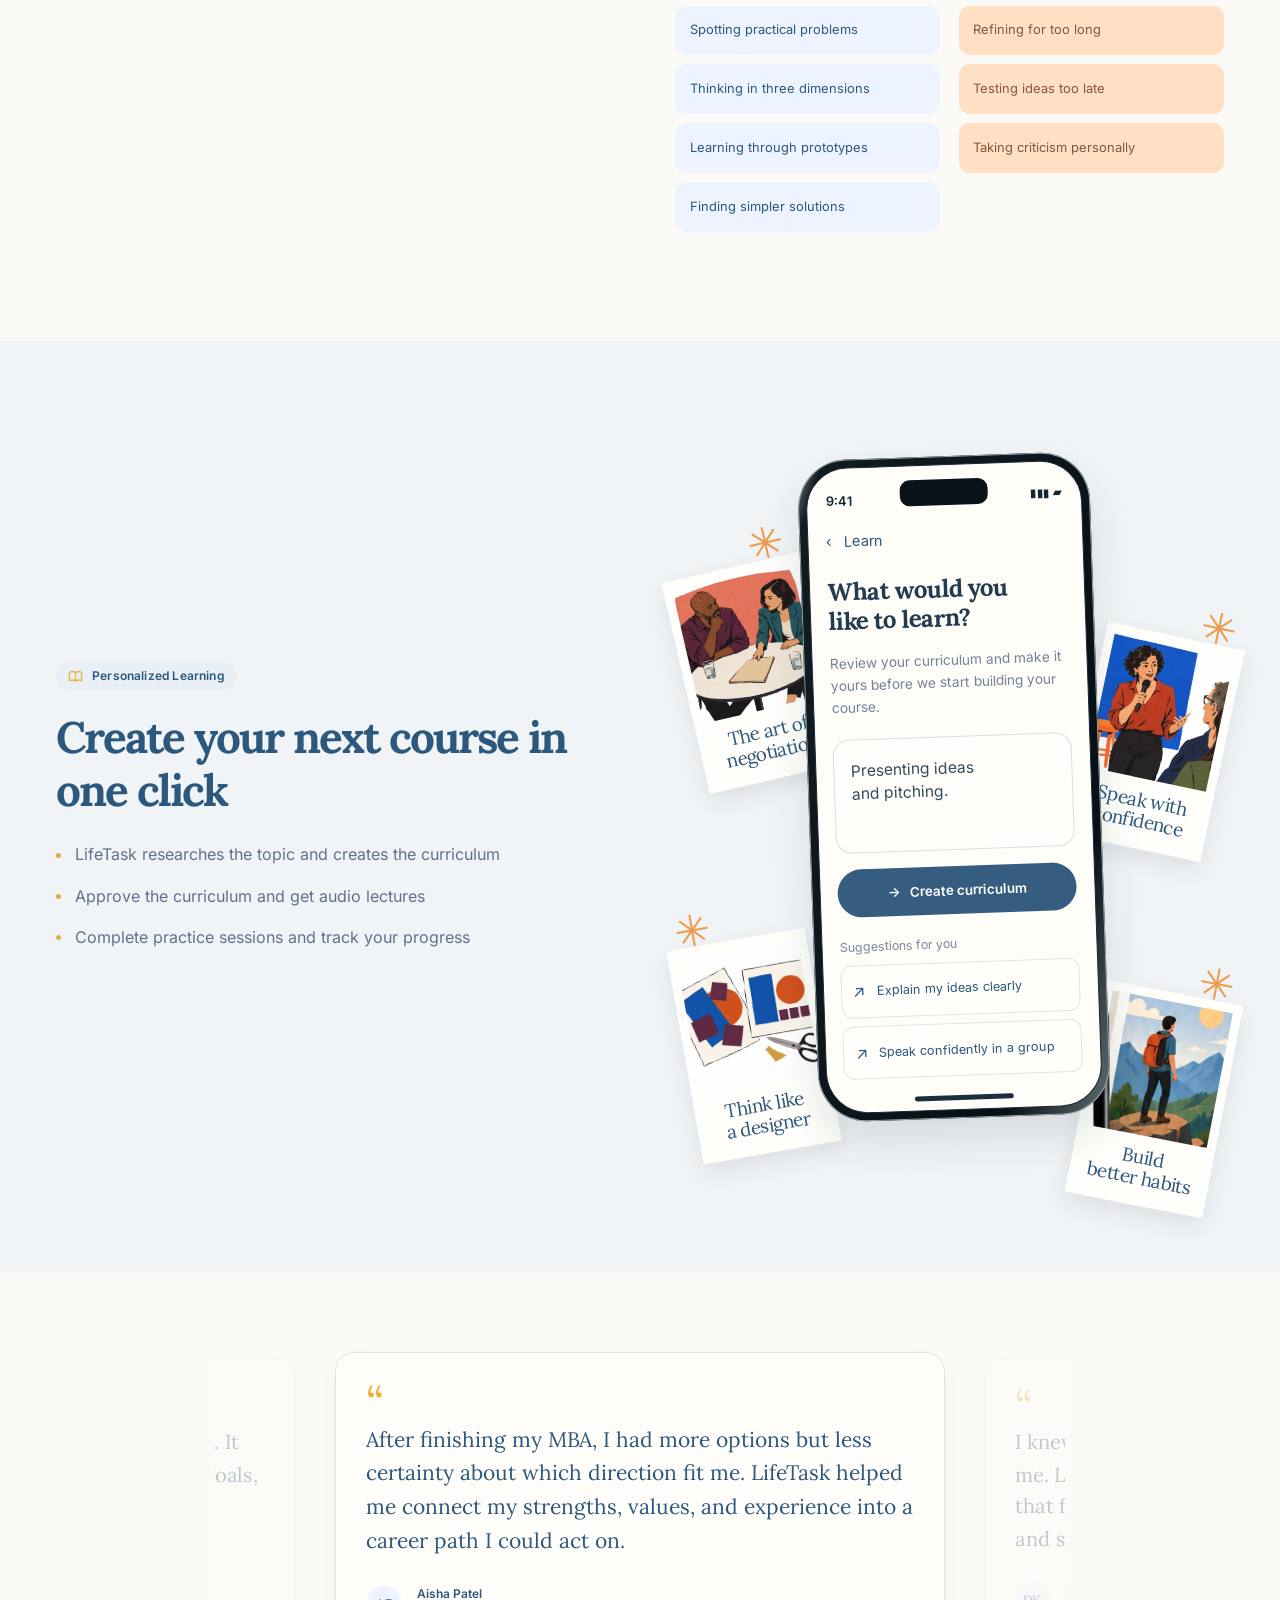
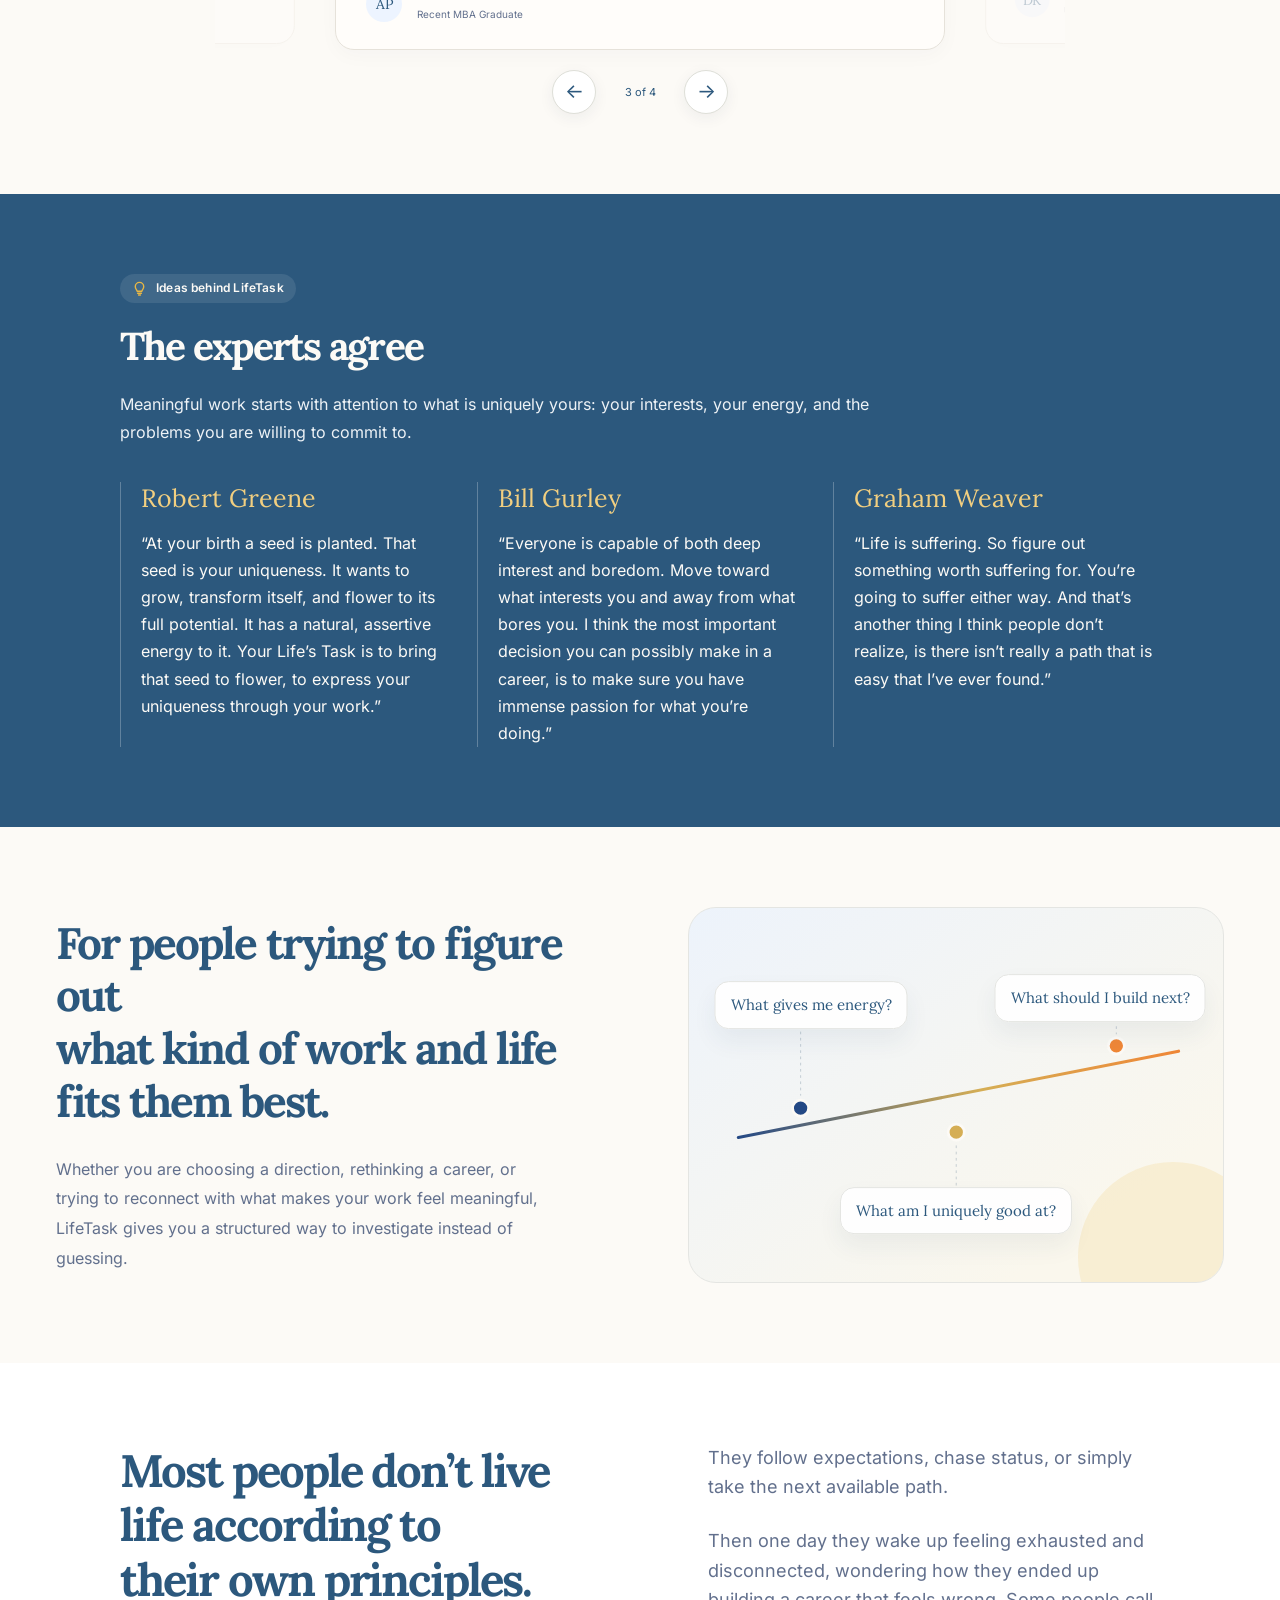
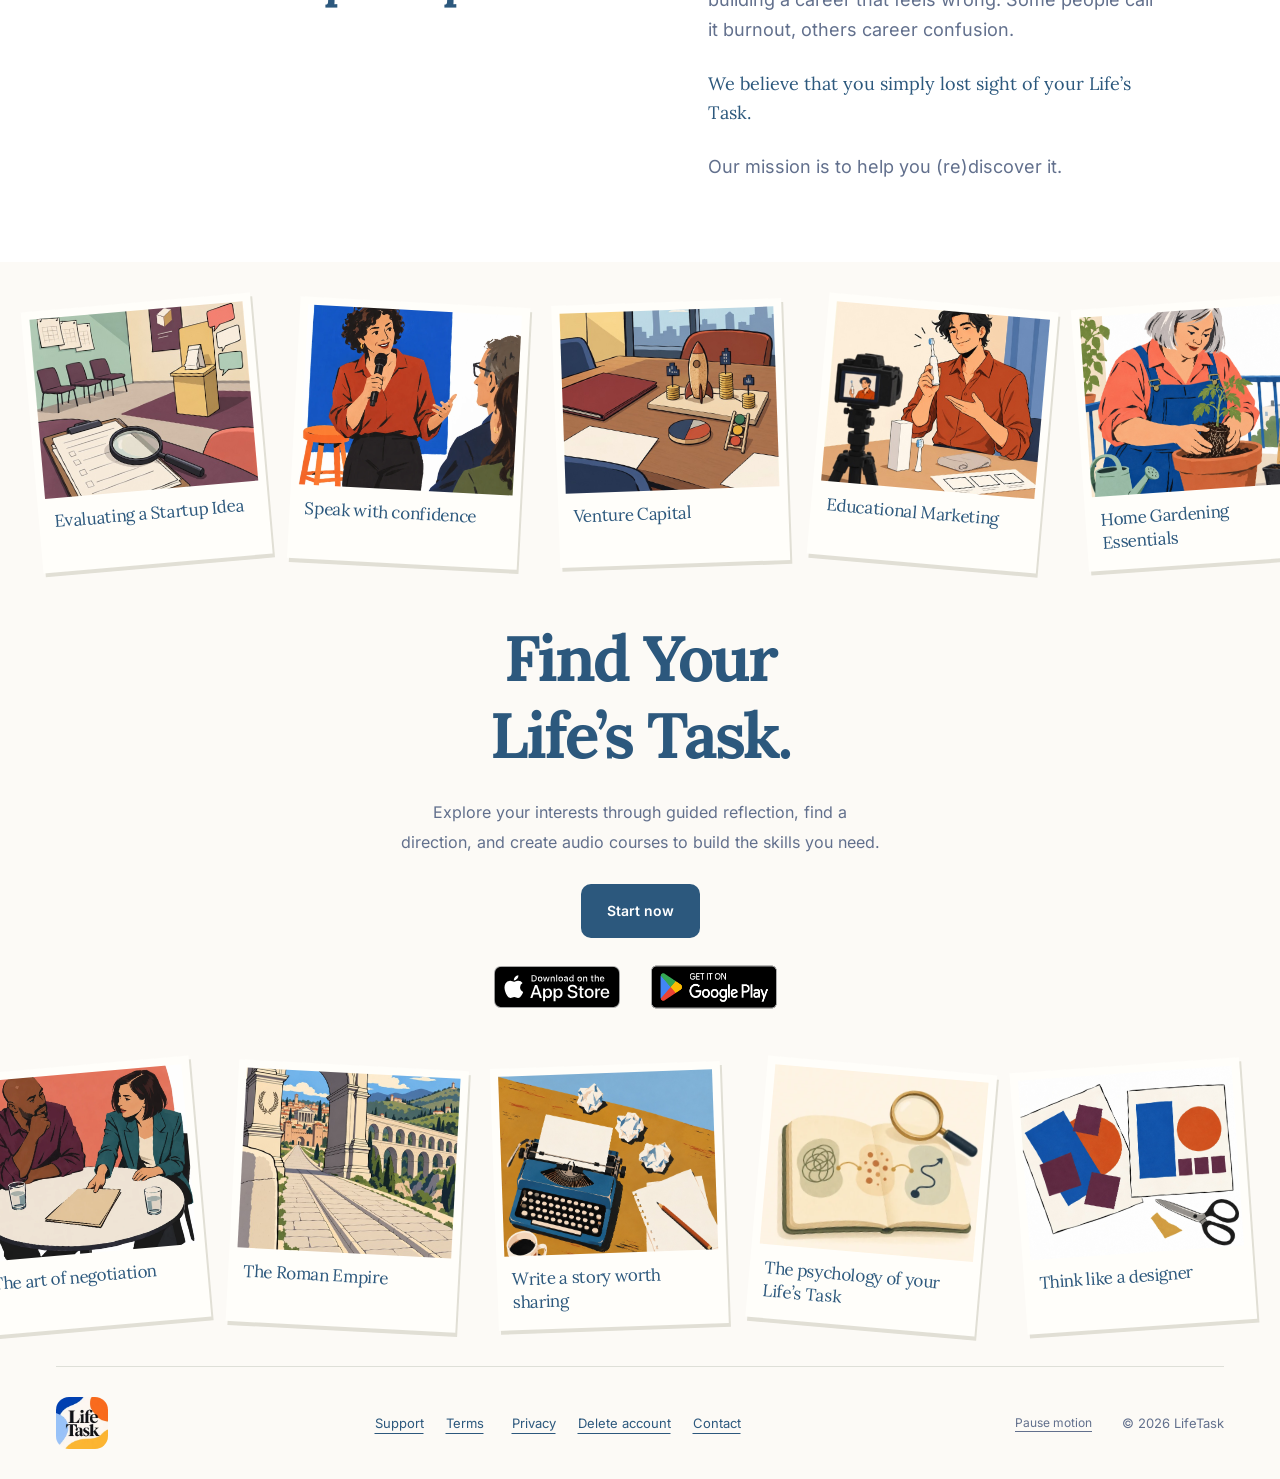
==== commit 25ab084a: "Keep all course cards behind the phone" ====
--- a/index.html
+++ b/index.html
@@ -18,7 +18,7 @@
 
 
 <link rel="stylesheet" href="palette.css?v=56">
-<link rel="stylesheet" href="atelier.css?v=60"><script src="atelier.js?v=58" defer=""></script><link rel="stylesheet" href="course-collage.css?v=2"><script src="course-collage.js?v=2" defer></script></head>
+<link rel="stylesheet" href="atelier.css?v=60"><script src="atelier.js?v=58" defer=""></script><link rel="stylesheet" href="course-collage.css?v=3"><script src="course-collage.js?v=2" defer></script></head>
 <body>
 <a class="skip-link" href="#main">Skip to content</a>
 <svg class="svg-defs" xmlns="http://www.w3.org/2000/svg" aria-hidden="true"><defs>
--- a/course-collage.css
+++ b/course-collage.css
@@ -21,8 +21,8 @@
 .cc-card p{margin:2cqw 0 0;text-align:center;font:3.5cqw/1.15 var(--serif);letter-spacing:-.08cqw;color:#2c587d}
 .cc-negotiation{left:0%;top:12%;--cc-tilt:-13deg}
 .cc-speaking{right:0%;top:21%;--cc-tilt:12deg}
-.cc-design{left:0%;top:61%;--cc-tilt:-10deg;z-index:3}
-.cc-habits{right:0%;top:68%;--cc-tilt:11deg;z-index:3}
+.cc-design{left:0%;top:61%;--cc-tilt:-10deg}
+.cc-habits{right:0%;top:68%;--cc-tilt:11deg}
 .cc-spark{position:absolute;right:9%;top:-7cqw;color:#ed9c50;font:8cqw/1 var(--sans);font-weight:300}
 .cc-design .cc-spark{left:8%;right:auto}
 @media(max-width:700px){.course-collage{max-width:430px}.course-collage-scene{margin-top:8px}.learning-band .feature{gap:20px}}
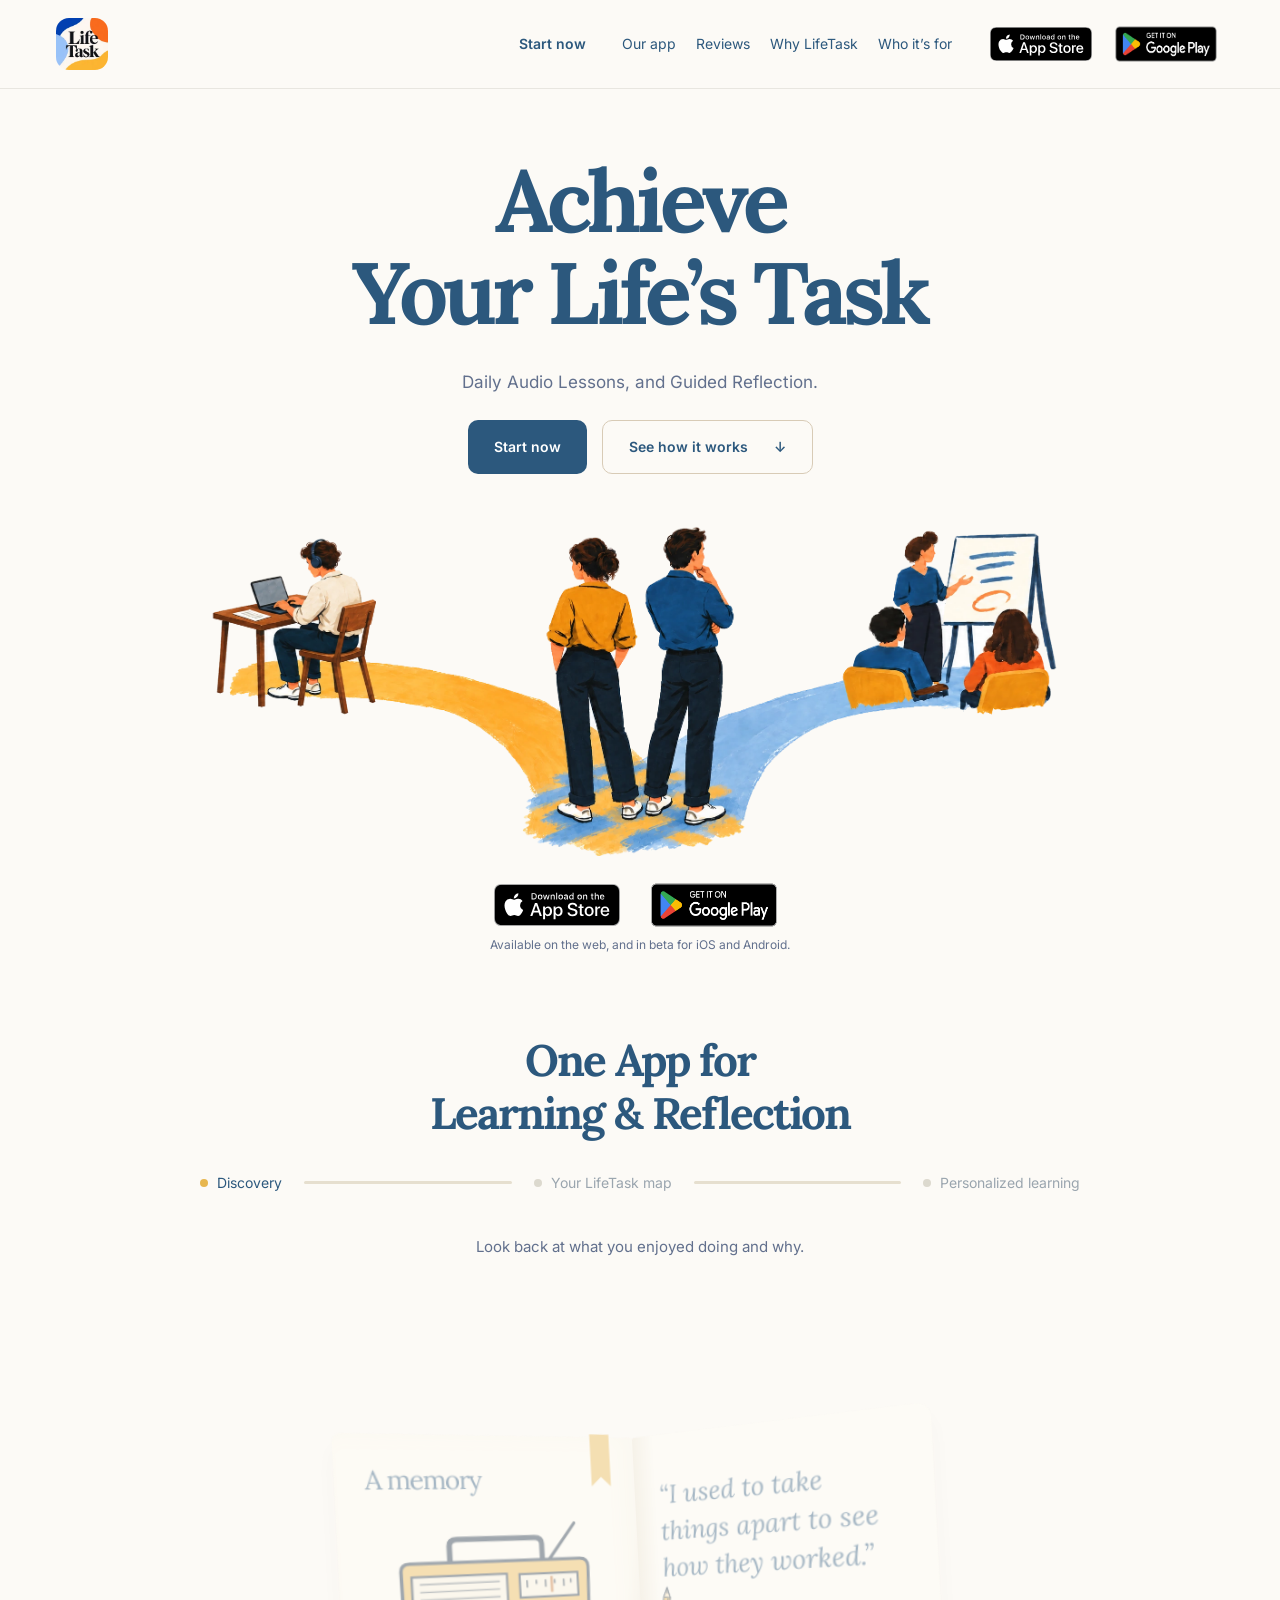
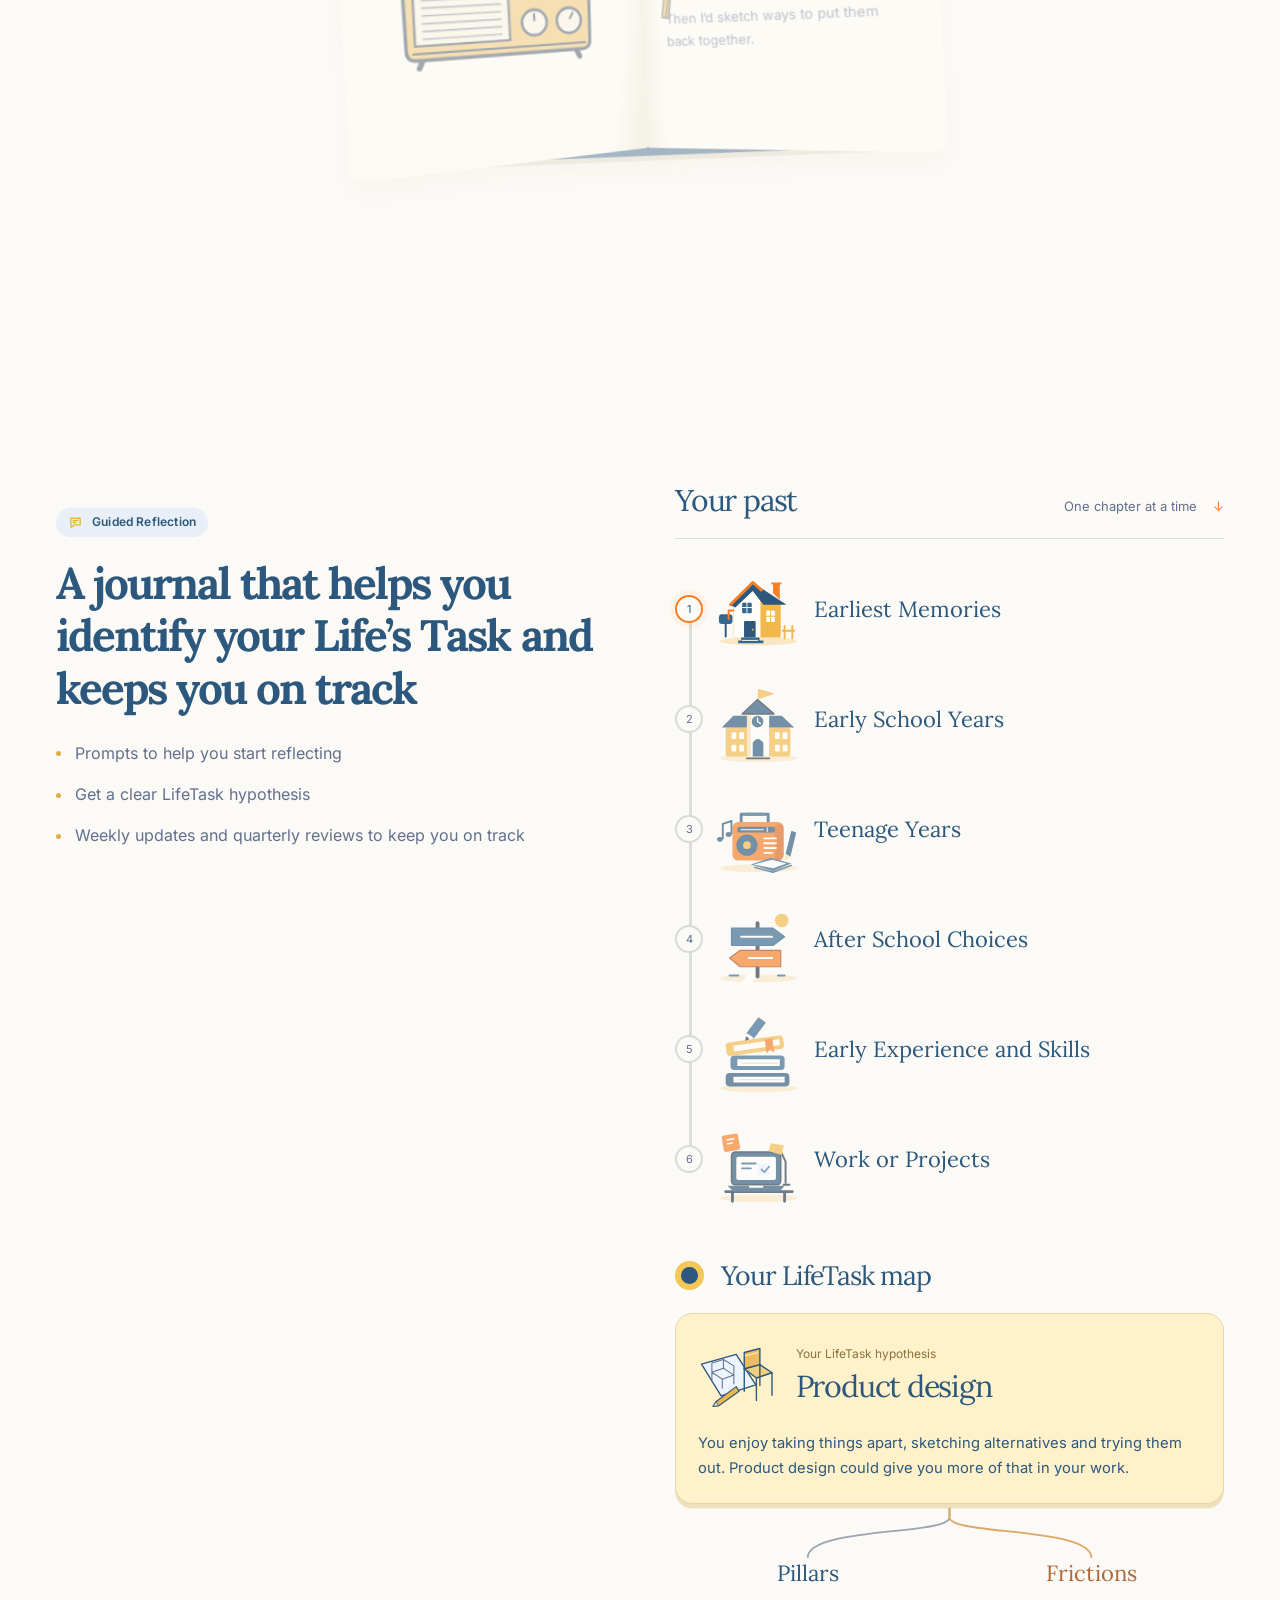
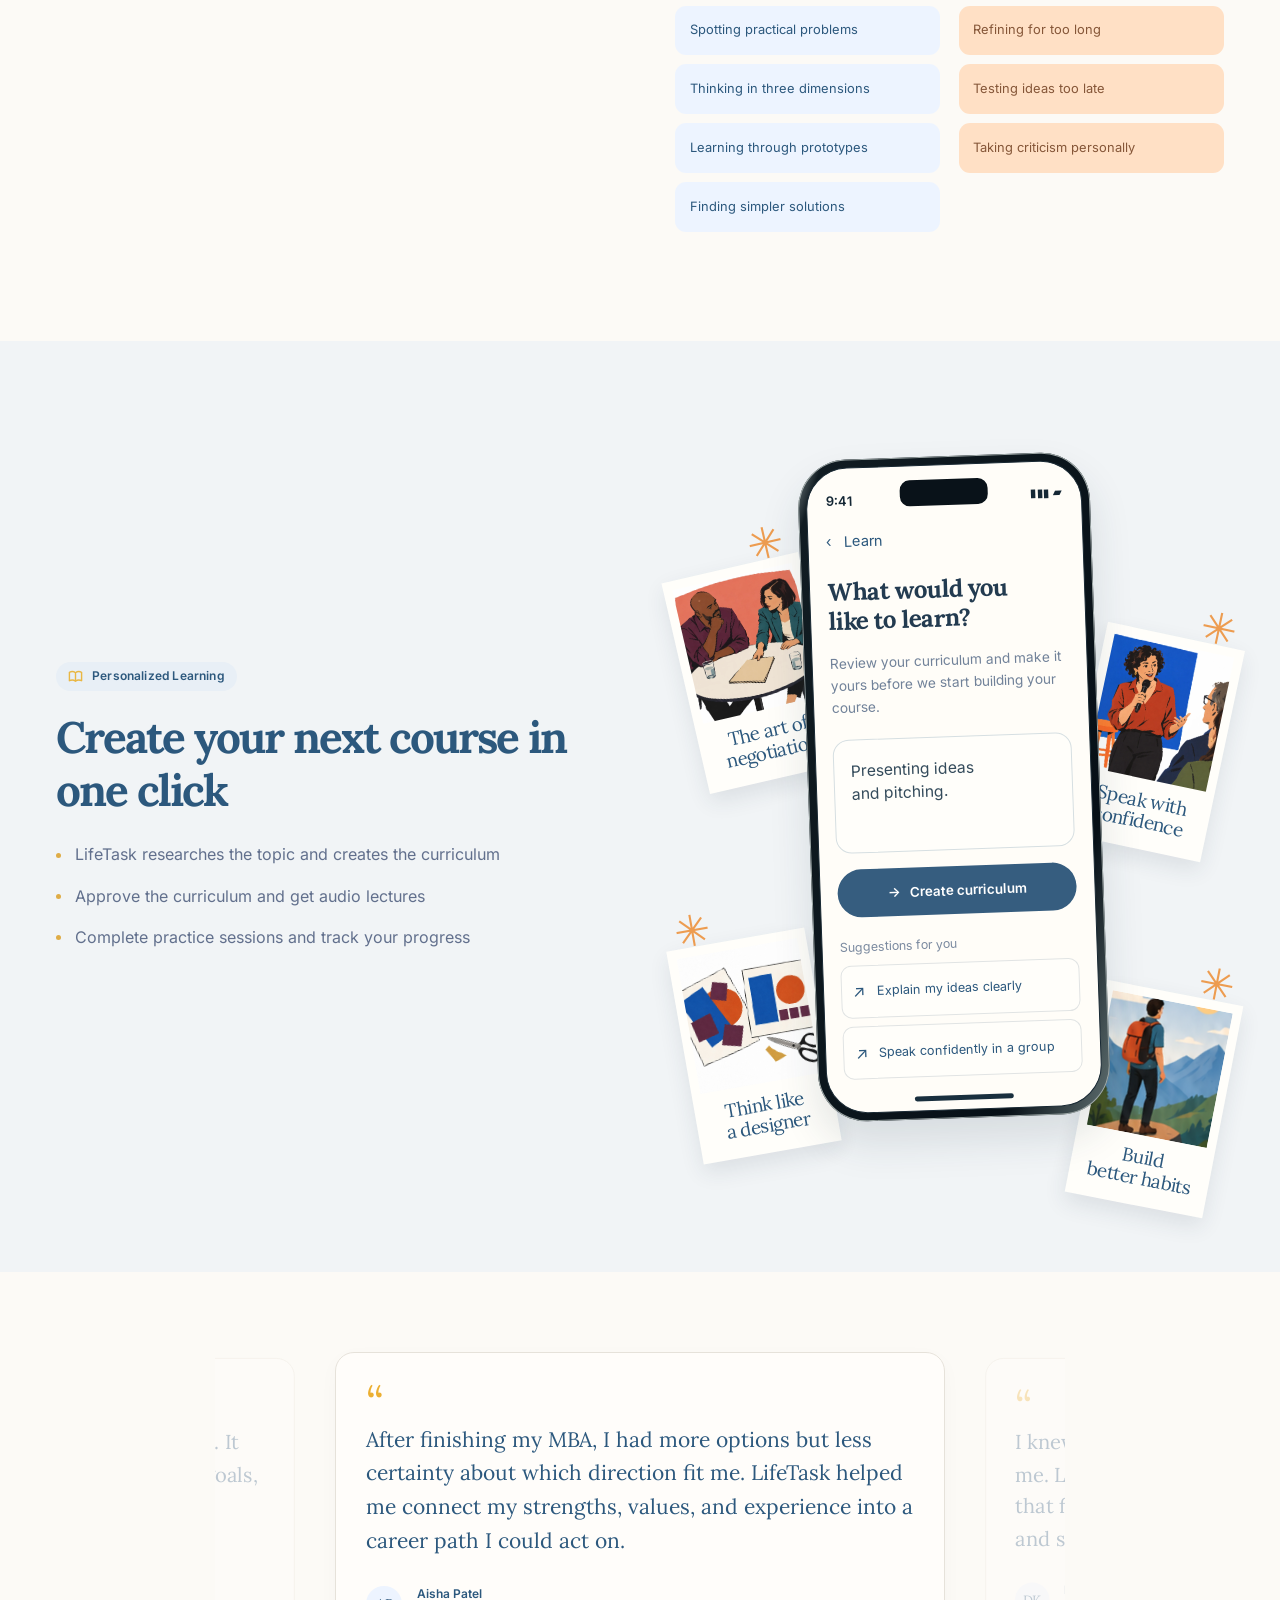
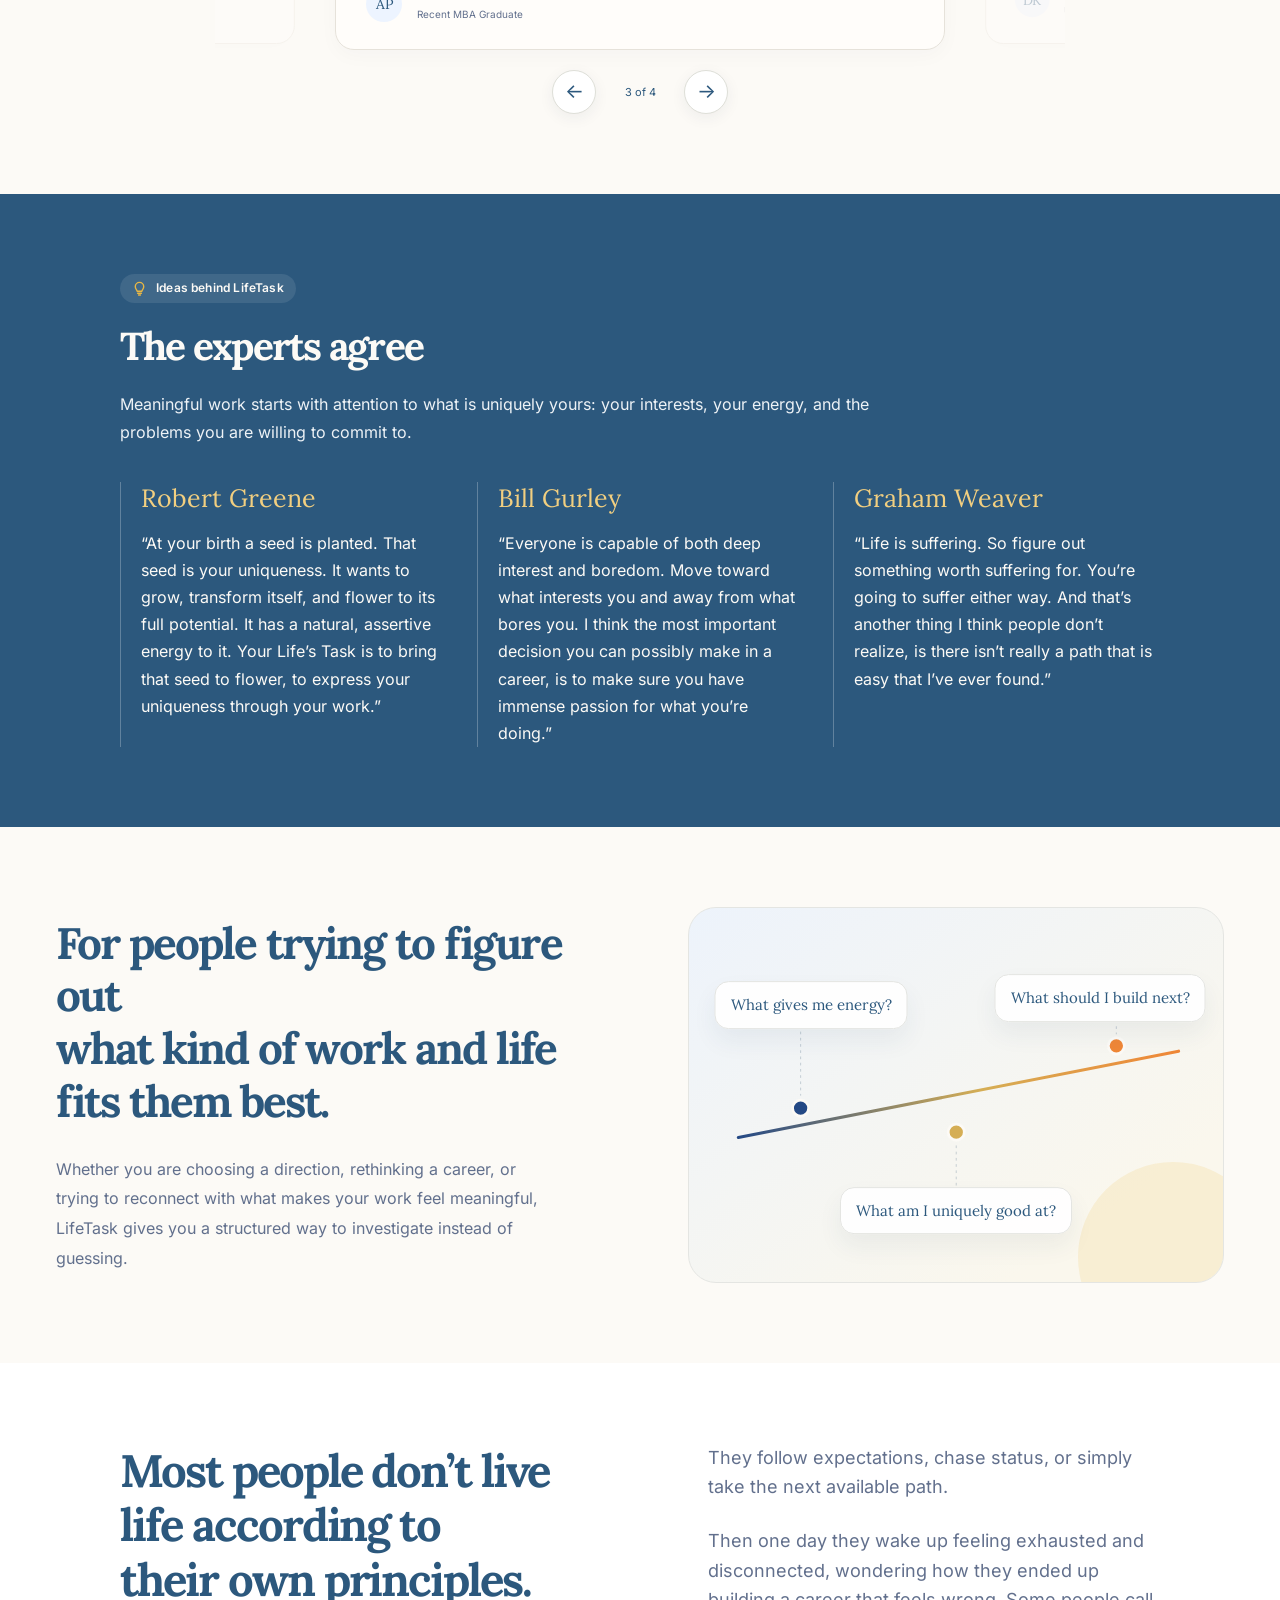
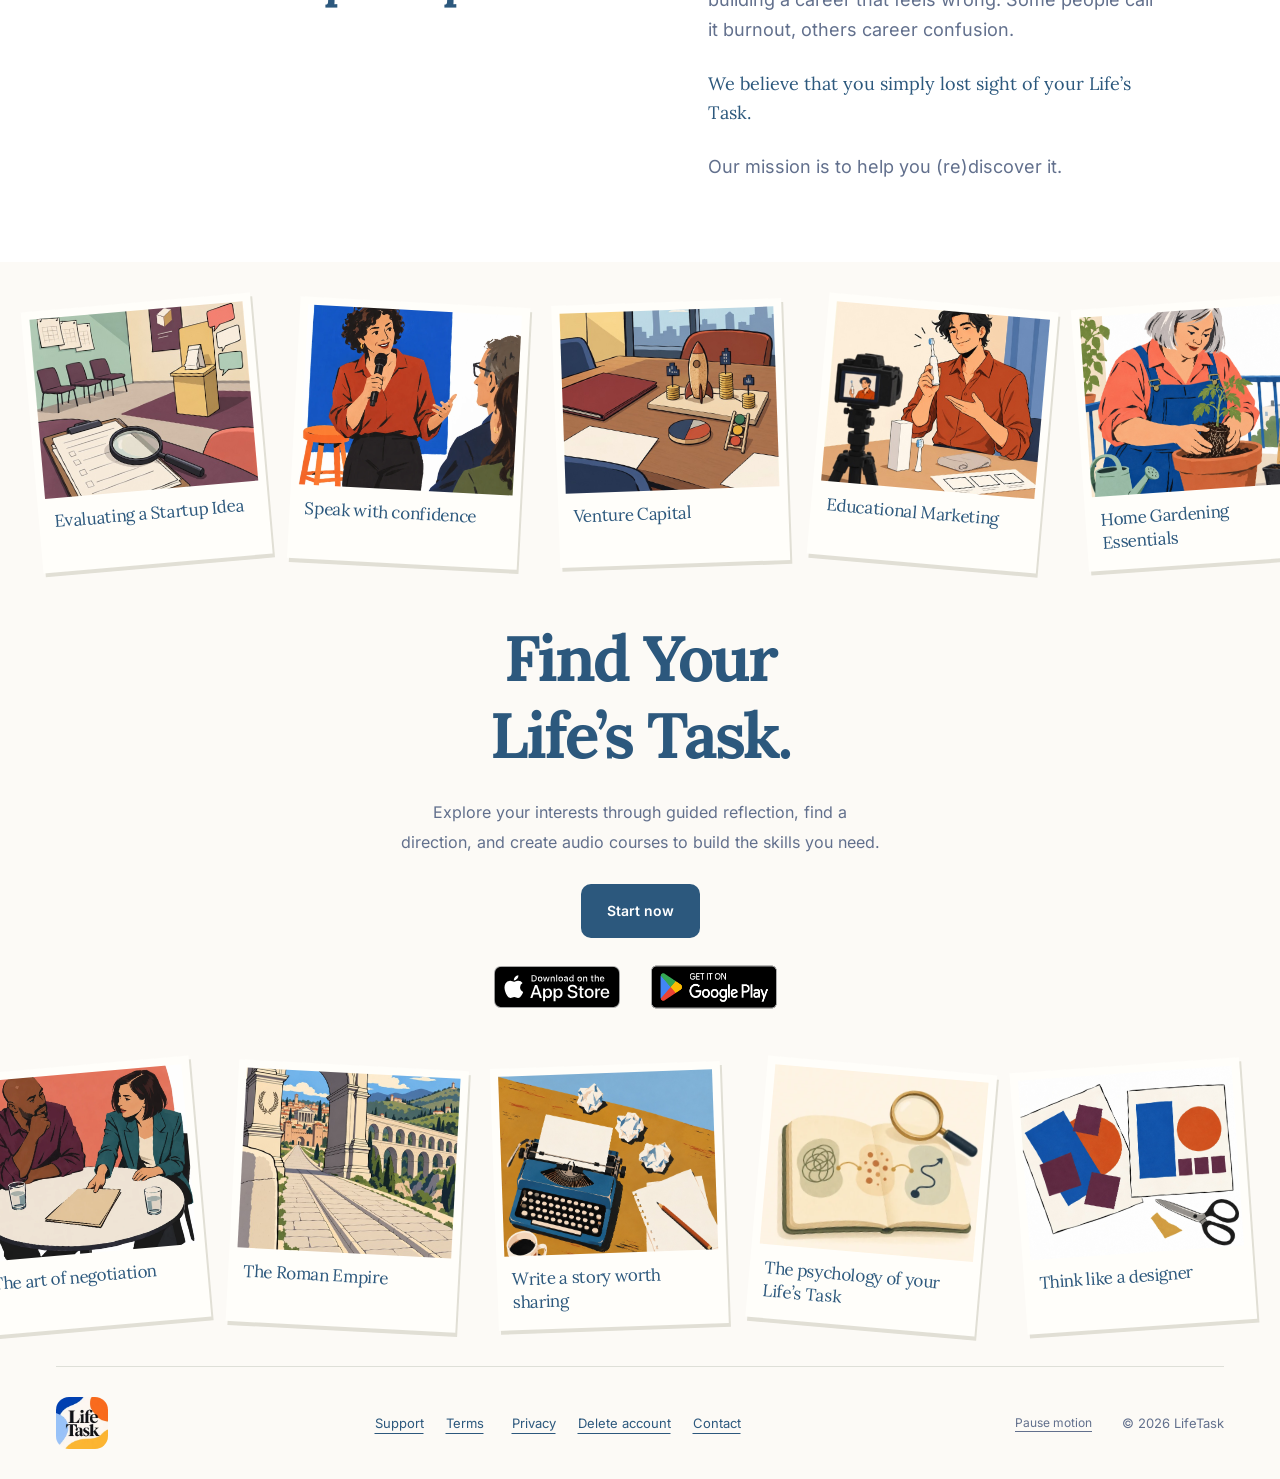
==== commit c2b644dd: "Crop embedded phone edge from habits artwork" ====
--- a/index.html
+++ b/index.html
@@ -18,7 +18,7 @@
 
 
 <link rel="stylesheet" href="palette.css?v=56">
-<link rel="stylesheet" href="atelier.css?v=60"><script src="atelier.js?v=58" defer=""></script><link rel="stylesheet" href="course-collage.css?v=3"><script src="course-collage.js?v=2" defer></script></head>
+<link rel="stylesheet" href="atelier.css?v=60"><script src="atelier.js?v=58" defer=""></script><link rel="stylesheet" href="course-collage.css?v=4"><script src="course-collage.js?v=2" defer></script></head>
 <body>
 <a class="skip-link" href="#main">Skip to content</a>
 <svg class="svg-defs" xmlns="http://www.w3.org/2000/svg" aria-hidden="true"><defs>
@@ -93,7 +93,7 @@
 
 
 
-<section class="learning-band"><div class="feature section wrap" id="learning-feature"><div class="feature-copy reveal"><span class="section-label"><svg viewBox="0 0 16 16" aria-hidden="true"><path d="M8 4C6 2.5 3.5 2.5 1.5 3.5v9C3.5 11.5 6 11.5 8 13c2-1.5 4.5-1.5 6.5-.5v-9C12.5 2.5 10 2.5 8 4zm0 0v9"/></svg>Personalized Learning</span><h2>Create your next course in one click</h2><ul class="feature-benefits"><li>LifeTask researches the topic and creates the curriculum</li><li>Approve the curriculum and get audio lectures</li><li>Complete practice sessions and track your progress</li></ul></div><figure class="course-collage" role="img" aria-label="Create a personalized course in LifeTask. An iPhone is surrounded by illustrated courses on negotiation, confident speaking, design and better habits."><div class="course-collage-scene" aria-hidden="true"><div class="cc-card cc-negotiation"><img src="assets/atelier-v6-20260910/course-negotiation-v1.webp" width="640" height="640" loading="lazy" decoding="async" alt=""><p>The art of<br>negotiation</p><span class="cc-spark">✳</span></div><div class="cc-card cc-speaking"><img src="assets/atelier-v6-20260910/course-speaking-v1.webp" width="640" height="640" loading="lazy" decoding="async" alt=""><p>Speak with<br>confidence</p><span class="cc-spark">✳</span></div><div class="cc-card cc-design"><img src="assets/atelier-v6-20260910/course-design-varied-v2.jpg" width="640" height="640" loading="lazy" decoding="async" alt=""><p>Think like<br>a designer</p><span class="cc-spark">✳</span></div><div class="cc-card cc-habits"><img src="assets/course-collage-habits.png" width="640" height="640" loading="lazy" decoding="async" alt=""><p>Build<br>better habits</p><span class="cc-spark">✳</span></div><div class="cc-phone"><div class="cc-screen"><div class="cc-status"><b>9:41</b><i></i><span>▮▮▮ ▰</span></div><div class="cc-content"><div class="cc-back">‹ &nbsp; Learn</div><h3>What would you<br>like to learn?</h3><p class="cc-description">Review your curriculum and make it yours before we start building your course.</p><div class="cc-input">Presenting ideas<br>and pitching.</div><div class="cc-button">→ &nbsp; Create curriculum</div><p class="cc-label">Suggestions for you</p><div class="cc-suggestion"><span>↗</span> Explain my ideas clearly</div><div class="cc-suggestion"><span>↗</span> Speak confidently in a group</div></div><div class="cc-home"></div></div></div></div></figure>
+<section class="learning-band"><div class="feature section wrap" id="learning-feature"><div class="feature-copy reveal"><span class="section-label"><svg viewBox="0 0 16 16" aria-hidden="true"><path d="M8 4C6 2.5 3.5 2.5 1.5 3.5v9C3.5 11.5 6 11.5 8 13c2-1.5 4.5-1.5 6.5-.5v-9C12.5 2.5 10 2.5 8 4zm0 0v9"/></svg>Personalized Learning</span><h2>Create your next course in one click</h2><ul class="feature-benefits"><li>LifeTask researches the topic and creates the curriculum</li><li>Approve the curriculum and get audio lectures</li><li>Complete practice sessions and track your progress</li></ul></div><figure class="course-collage" role="img" aria-label="Create a personalized course in LifeTask. An iPhone is surrounded by illustrated courses on negotiation, confident speaking, design and better habits."><div class="course-collage-scene" aria-hidden="true"><div class="cc-card cc-negotiation"><img src="assets/atelier-v6-20260910/course-negotiation-v1.webp" width="640" height="640" loading="lazy" decoding="async" alt=""><p>The art of<br>negotiation</p><span class="cc-spark">✳</span></div><div class="cc-card cc-speaking"><img src="assets/atelier-v6-20260910/course-speaking-v1.webp" width="640" height="640" loading="lazy" decoding="async" alt=""><p>Speak with<br>confidence</p><span class="cc-spark">✳</span></div><div class="cc-card cc-design"><img src="assets/atelier-v6-20260910/course-design-varied-v2.jpg" width="640" height="640" loading="lazy" decoding="async" alt=""><p>Think like<br>a designer</p><span class="cc-spark">✳</span></div><div class="cc-card cc-habits"><span class="cc-habits-art"><img src="assets/course-collage-habits.png" width="400" height="460" loading="lazy" decoding="async" alt=""></span><p>Build<br>better habits</p><span class="cc-spark">✳</span></div><div class="cc-phone"><div class="cc-screen"><div class="cc-status"><b>9:41</b><i></i><span>▮▮▮ ▰</span></div><div class="cc-content"><div class="cc-back">‹ &nbsp; Learn</div><h3>What would you<br>like to learn?</h3><p class="cc-description">Review your curriculum and make it yours before we start building your course.</p><div class="cc-input">Presenting ideas<br>and pitching.</div><div class="cc-button">→ &nbsp; Create curriculum</div><p class="cc-label">Suggestions for you</p><div class="cc-suggestion"><span>↗</span> Explain my ideas clearly</div><div class="cc-suggestion"><span>↗</span> Speak confidently in a group</div></div><div class="cc-home"></div></div></div></div></figure>
 </div></section><section id="reviews" class="review-section section" aria-label="Reviews"><div class="review-window"><div class="review-track"><figure class="review-panel" data-review="1"><span class="review-quote" aria-hidden="true">“</span><blockquote>There is more content than I could ever consume. LifeTask helps me identify what is relevant to the work I want to do and turns it into a learning path I can follow.</blockquote><figcaption><span class="review-avatar" aria-hidden="true">MR</span><span><strong>Marcus Reed</strong><small>Head of Content Marketing</small></span></figcaption></figure><figure class="review-panel" data-review="2"><span class="review-quote" aria-hidden="true">“</span><blockquote>LifeTask feels like an agentic education experience. It learns from my reflections, connects them to my goals, and creates the next lesson around what I need to develop.</blockquote><figcaption><span class="review-avatar" aria-hidden="true">EM</span><span><strong>Elena Márquez</strong><small>Founder &amp; Educator</small></span></figcaption></figure><figure class="review-panel is-current" data-review="3"><span class="review-quote" aria-hidden="true">“</span><blockquote>After finishing my MBA, I had more options but less certainty about which direction fit me. LifeTask helped me connect my strengths, values, and experience into a career path I could act on.</blockquote><figcaption><span class="review-avatar" aria-hidden="true">AP</span><span><strong>Aisha Patel</strong><small>Recent MBA Graduate</small></span></figcaption></figure><figure class="review-panel" data-review="4"><span class="review-quote" aria-hidden="true">“</span><blockquote>I knew what I was studying, but not where it could take me. LifeTask helped me understand the kind of work that fits me and gave me clarity about the internships and skills I should pursue next.</blockquote><figcaption><span class="review-avatar" aria-hidden="true">DK</span><span><strong>Daniel Kim</strong><small>University Student</small></span></figcaption></figure></div></div><div class="review-controls"><button aria-label="Previous review" class="review-prev">←</button><span class="review-count" aria-live="polite">3 of 4</span><button aria-label="Next review" class="review-next">→</button></div></section>
 
 
--- a/course-collage.css
+++ b/course-collage.css
@@ -35,3 +35,6 @@
 .cc-motion-active .cc-card{animation-play-state:running}
 @keyframes cc-card-float{from{transform:translateY(calc(var(--cc-drift) - 8px)) rotate(calc(var(--cc-tilt) - 1.5deg))}to{transform:translateY(calc(var(--cc-drift) + 8px)) rotate(calc(var(--cc-tilt) + 1.5deg))}}
 @media(prefers-reduced-motion:reduce){.cc-card{animation:none}}
+/* The source crop includes an old device edge on the left; exclude it. */
+.cc-habits-art{display:block;position:relative;overflow:hidden;width:100%;aspect-ratio:1/1.12}
+.cc-card .cc-habits-art img{position:absolute;right:0;top:0;width:127%;max-width:none;height:100%;aspect-ratio:auto;object-fit:cover}
